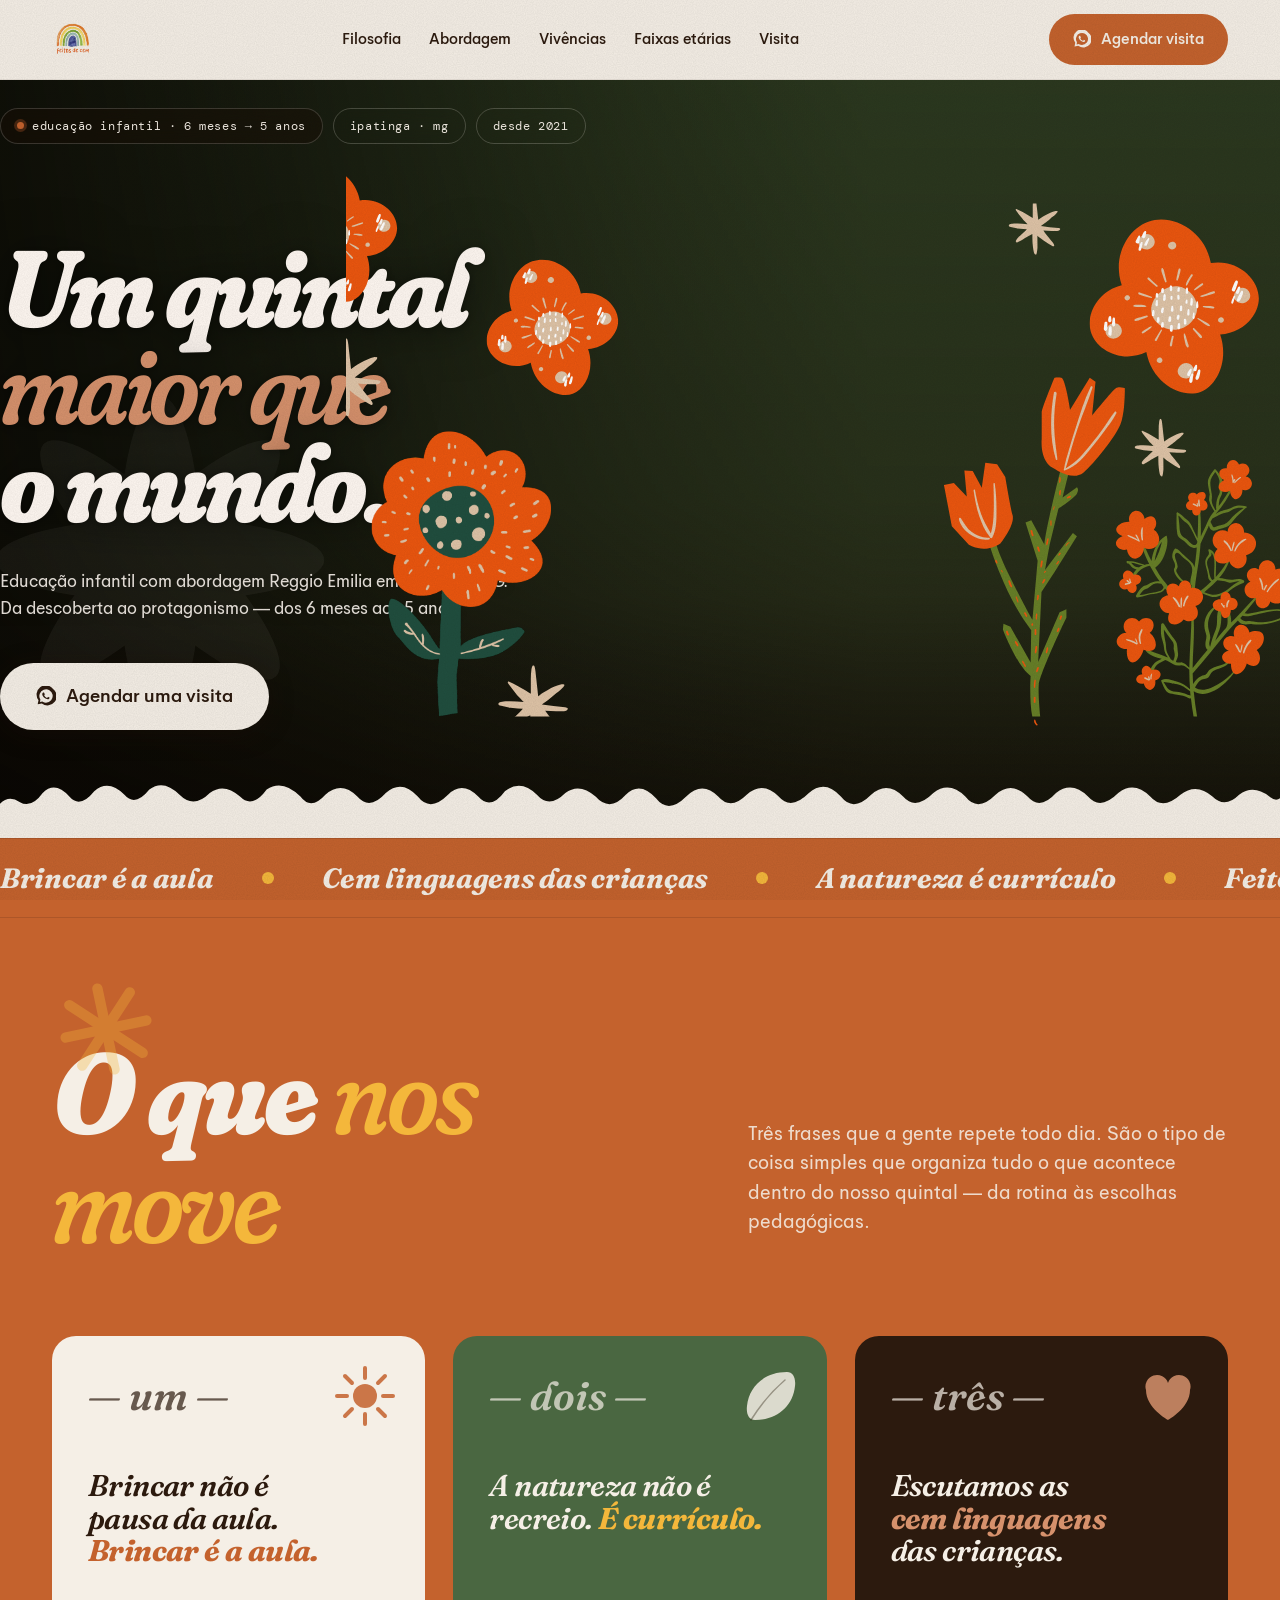
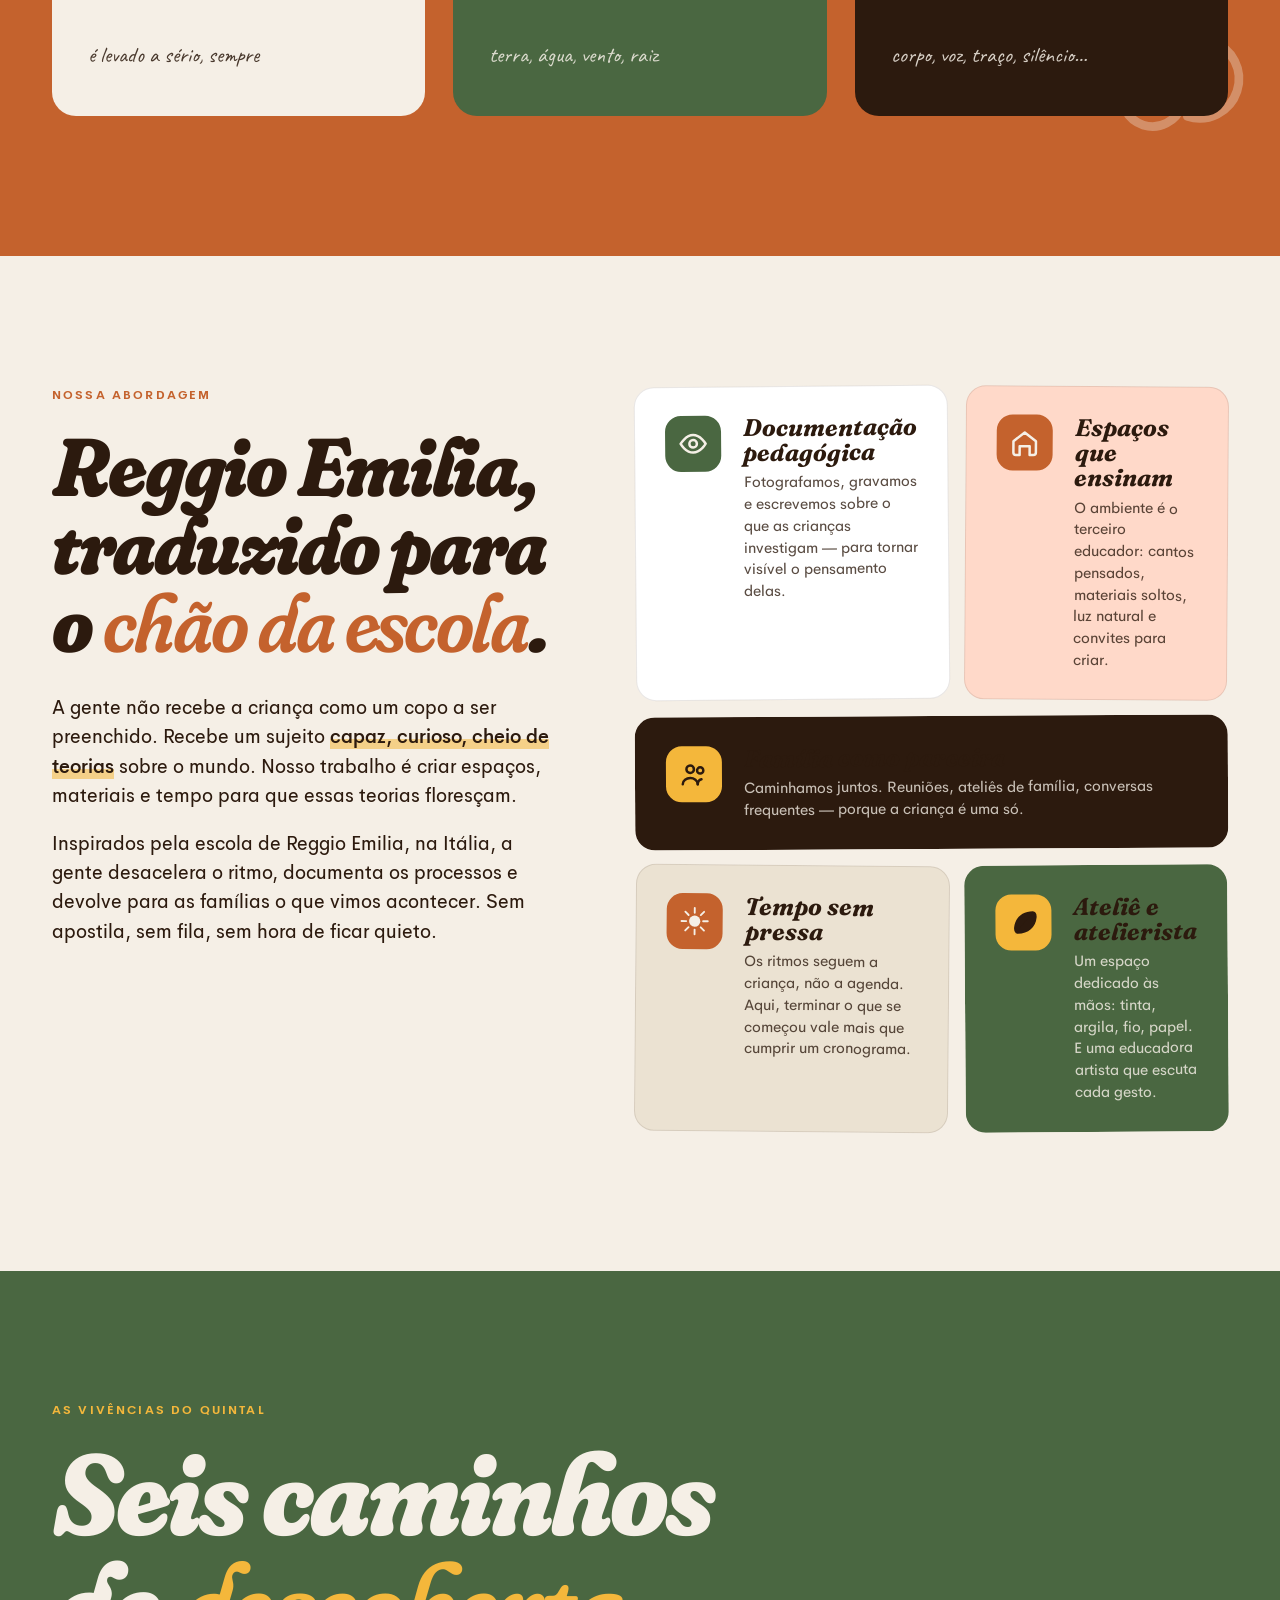
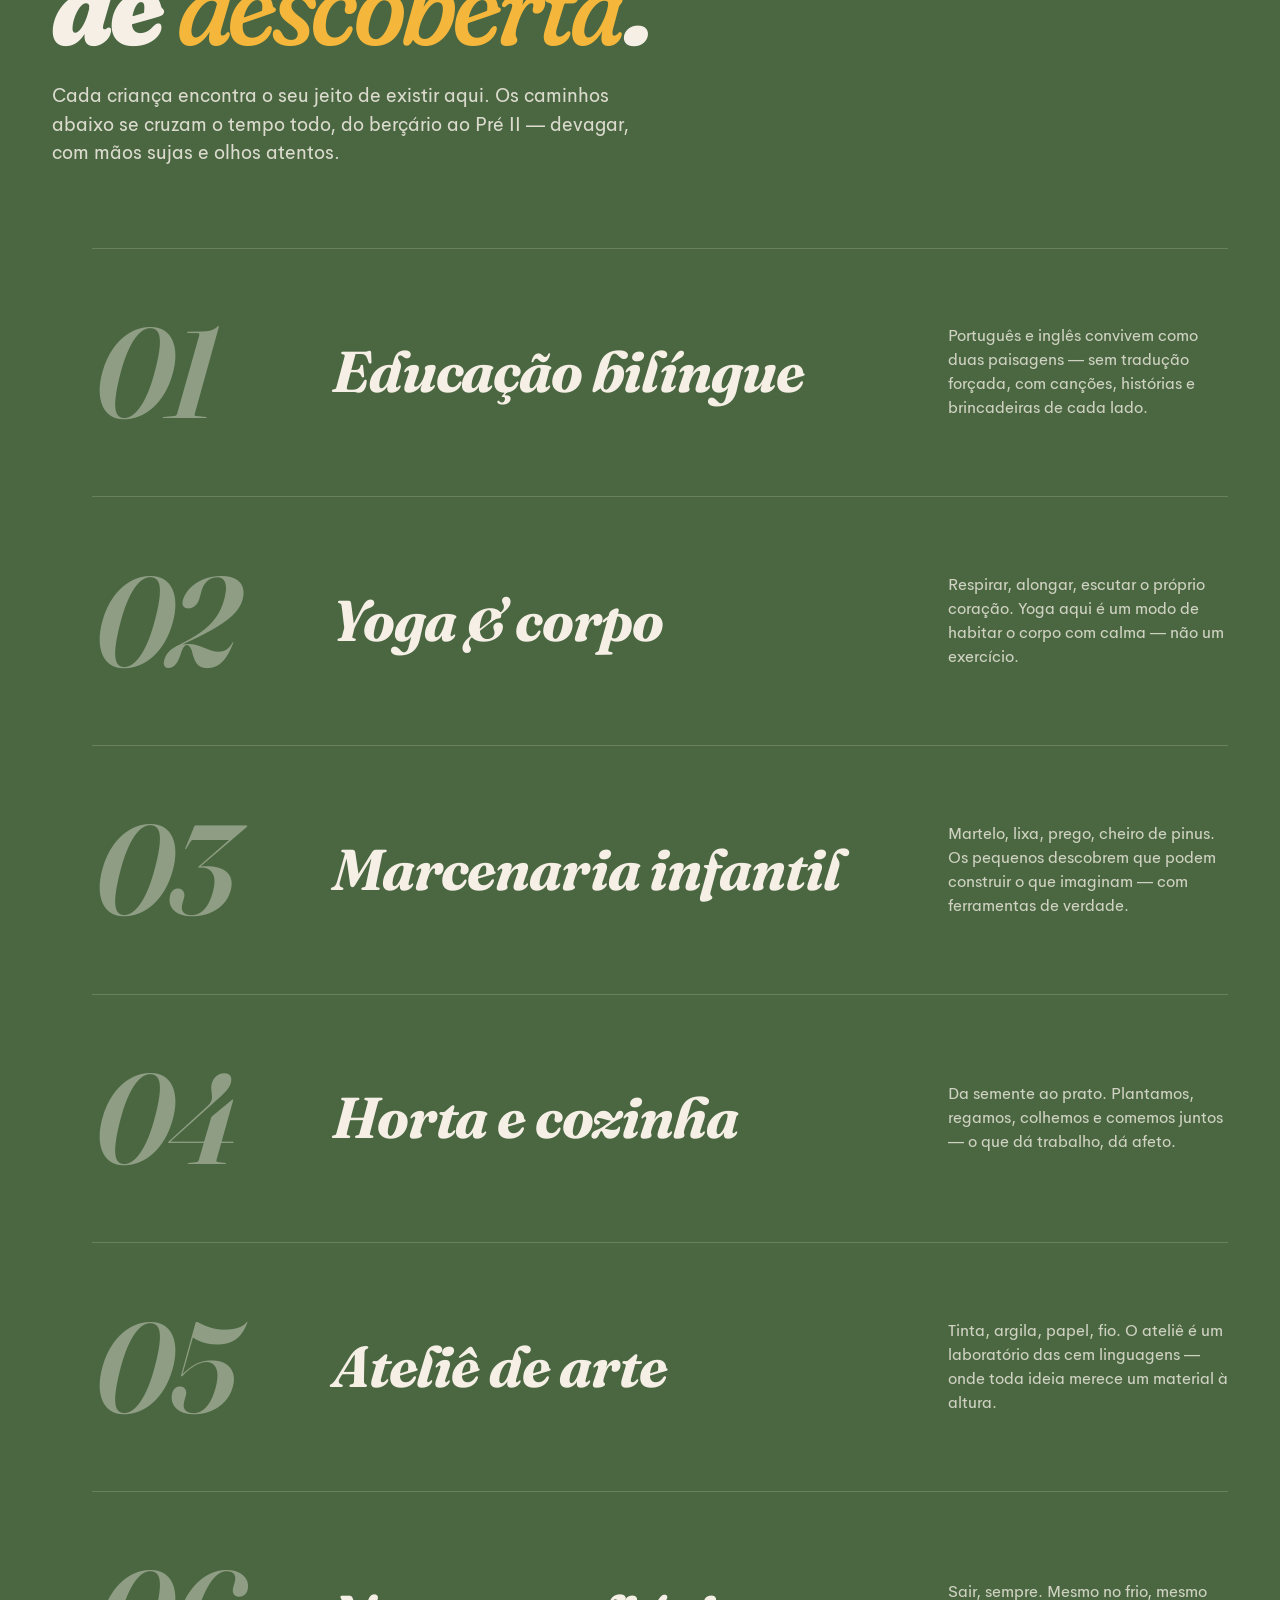
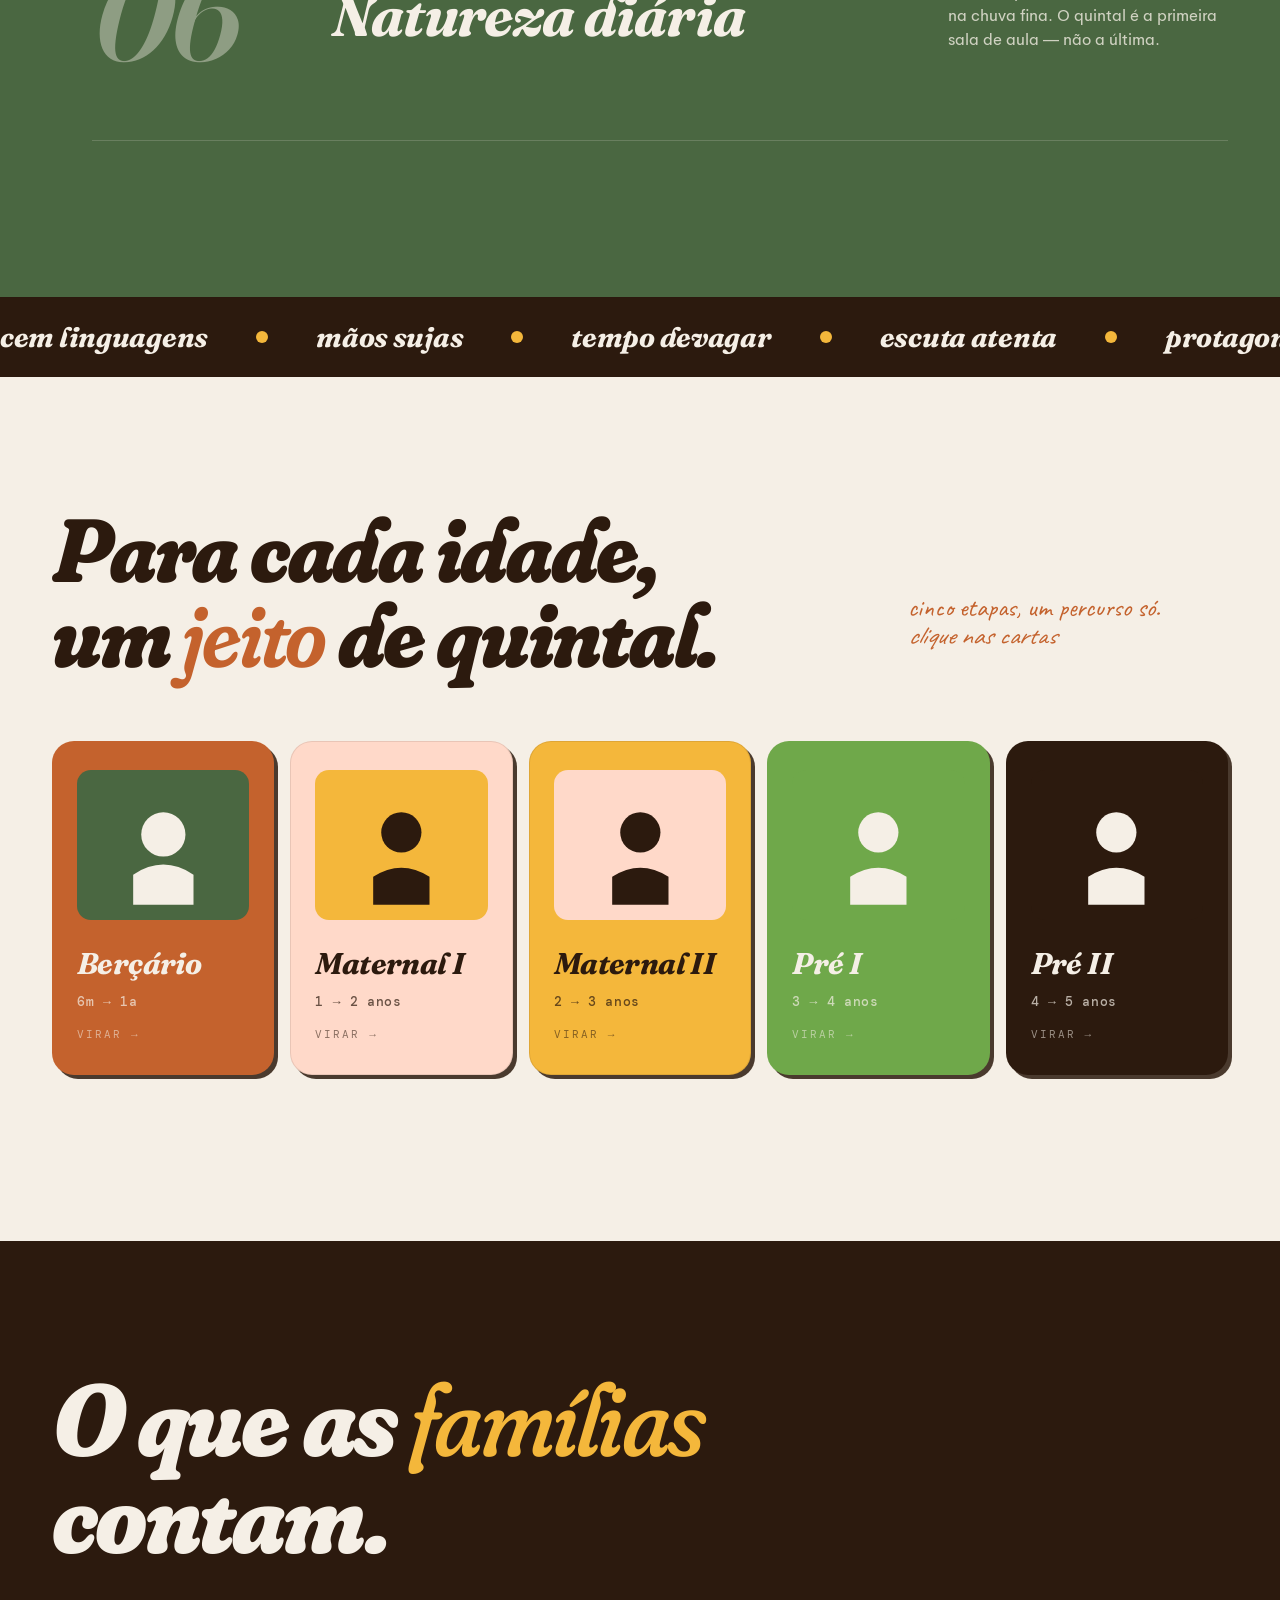
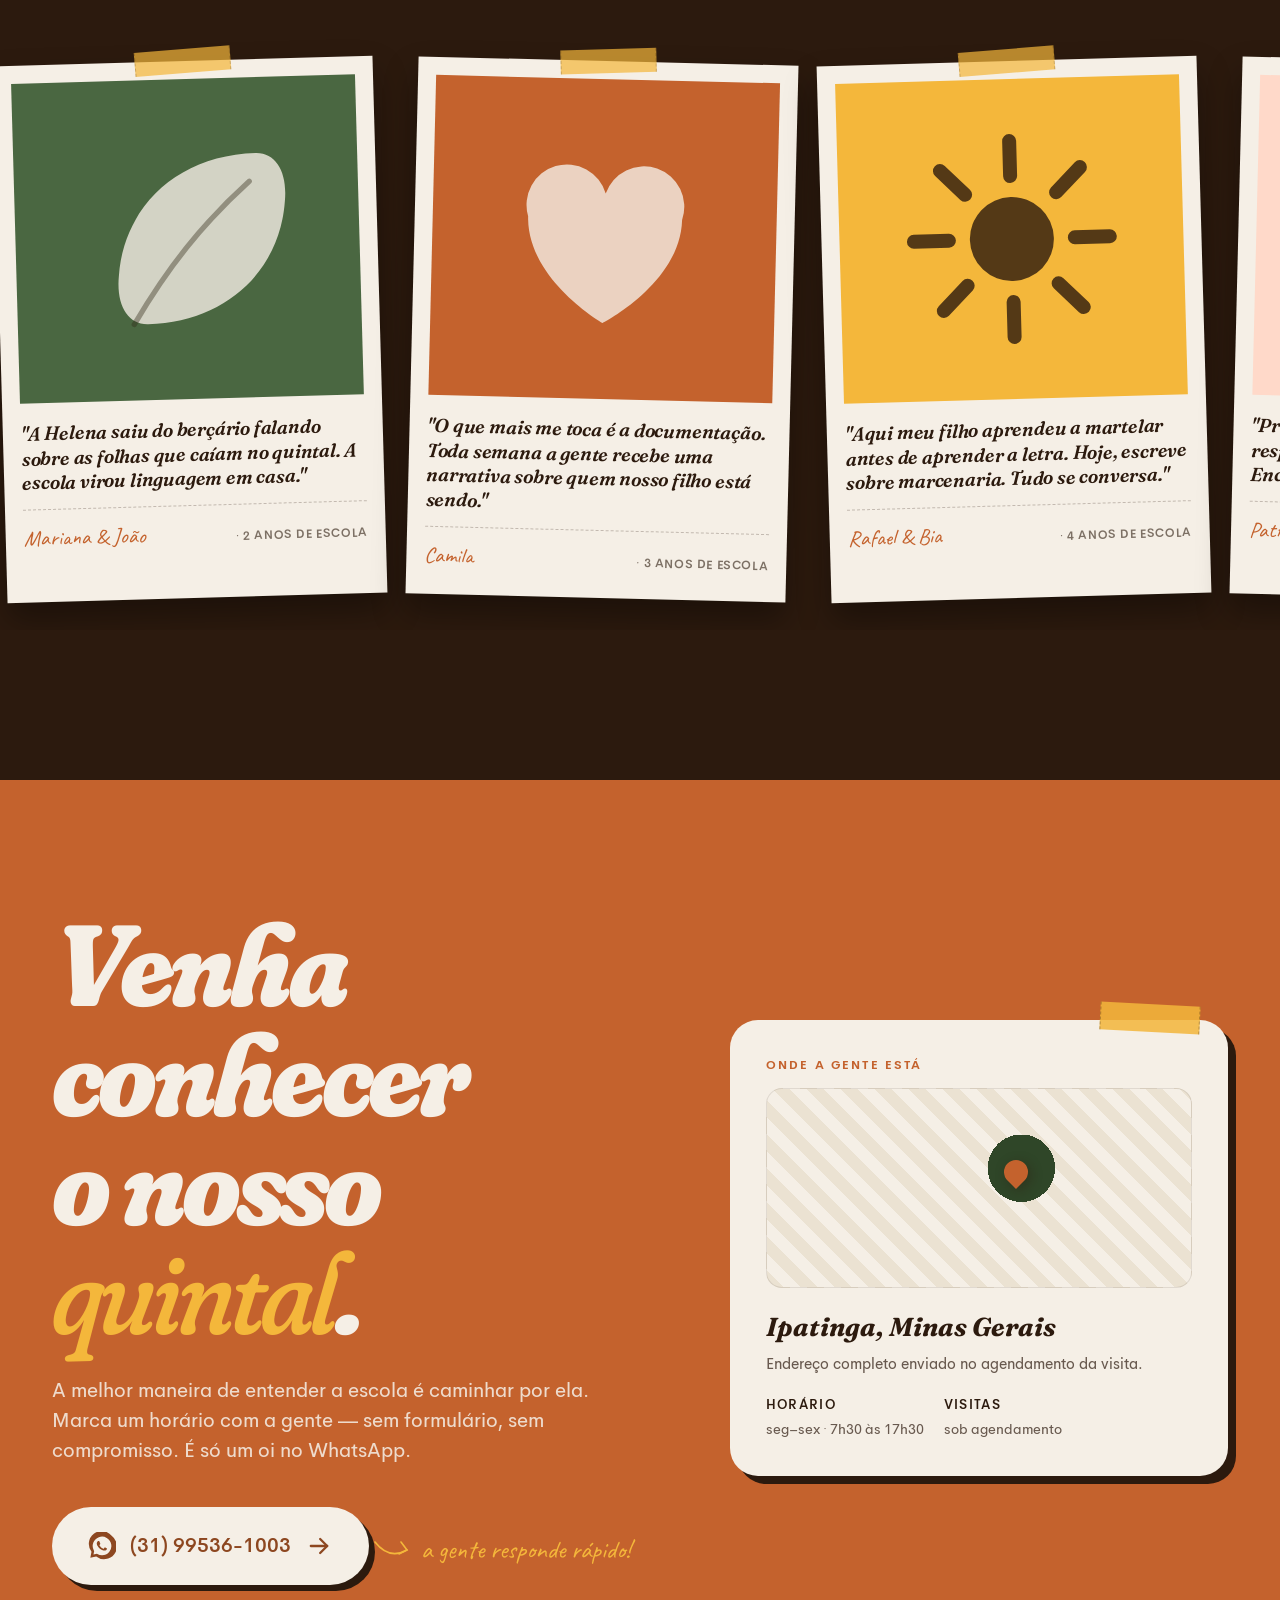
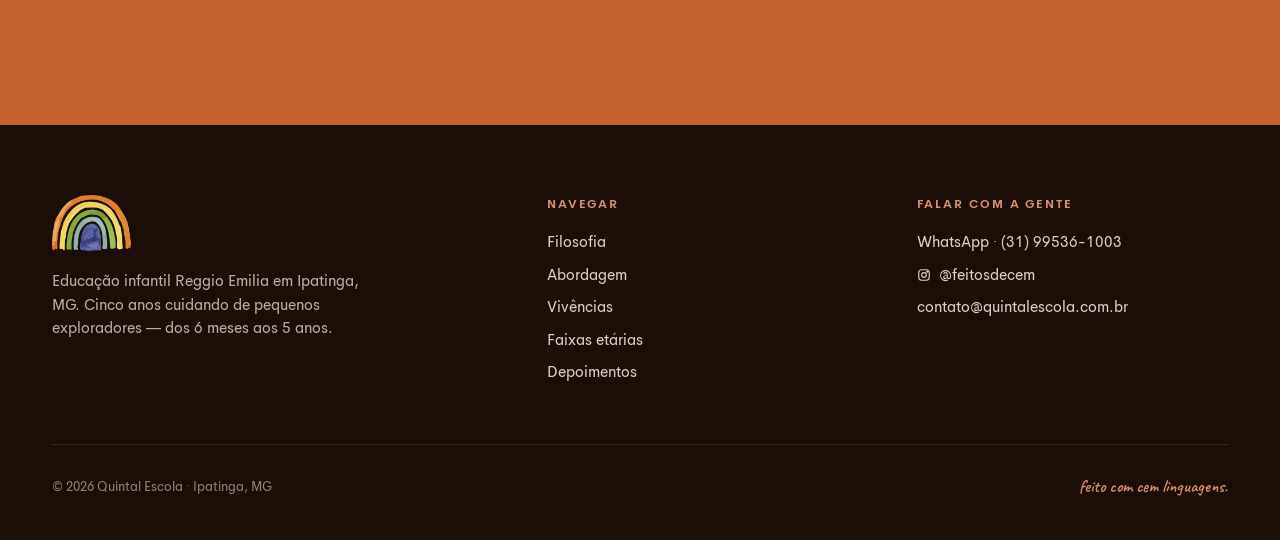
==== index.html @ 8f49c631 "Hero: editorial refinement + mouse parallax depth effect - Left text-shade gradient for readability " ====
<!doctype html>
<html lang="pt-BR">
<head>
<meta charset="utf-8">
<meta name="viewport" content="width=device-width, initial-scale=1">
<title>Quintal Escola — Um quintal maior que o mundo</title>
<meta name="description" content="Educação infantil Reggio Emilia em Ipatinga, MG. Da descoberta ao protagonismo — dos 6 meses aos 5 anos.">
<link rel="stylesheet" href="project/styles.css">
<link rel="preconnect" href="https://fonts.gstatic.com" crossorigin>
</head>
<body data-grain="true" data-quilt-hero="false" data-motif-density="medium" data-display-font="Fraunces" data-primary="#C4622D">

<!-- ============================================================
     SHARED INLINE SVG SYMBOLS (motifs + icons)
     ============================================================ -->
<svg width="0" height="0" style="position:absolute" aria-hidden="true">
  <defs>
    <symbol id="i-leaf" viewBox="0 0 64 64">
      <path d="M52 8C30 8 14 22 12 42c-1 8 2 14 8 14 22 0 38-14 40-34 1-8-2-14-8-14z" fill="currentColor"/>
      <path d="M16 56C26 40 36 28 50 16" stroke="rgba(44,26,14,0.4)" stroke-width="1.5" fill="none" stroke-linecap="round"/>
    </symbol>
    <symbol id="i-asterisk" viewBox="0 0 64 64">
      <g stroke="currentColor" stroke-width="6" stroke-linecap="round">
        <line x1="32" y1="8" x2="32" y2="56"/>
        <line x1="8" y1="32" x2="56" y2="32"/>
        <line x1="14" y1="14" x2="50" y2="50"/>
        <line x1="50" y1="14" x2="14" y2="50"/>
      </g>
    </symbol>
    <symbol id="i-spiral" viewBox="0 0 64 64">
      <path d="M32 32 m-2 0 a2 2 0 1 1 4 0 a6 6 0 1 1 -6 -6 a10 10 0 1 1 10 10 a14 14 0 1 1 -14 -14 a18 18 0 1 1 18 18" fill="none" stroke="currentColor" stroke-width="4" stroke-linecap="round"/>
    </symbol>
    <symbol id="i-sun" viewBox="0 0 64 64">
      <circle cx="32" cy="32" r="12" fill="currentColor"/>
      <g stroke="currentColor" stroke-width="4" stroke-linecap="round">
        <line x1="32" y1="4" x2="32" y2="14"/>
        <line x1="32" y1="50" x2="32" y2="60"/>
        <line x1="4" y1="32" x2="14" y2="32"/>
        <line x1="50" y1="32" x2="60" y2="32"/>
        <line x1="12" y1="12" x2="19" y2="19"/>
        <line x1="45" y1="45" x2="52" y2="52"/>
        <line x1="52" y1="12" x2="45" y2="19"/>
        <line x1="19" y1="45" x2="12" y2="52"/>
      </g>
    </symbol>
    <symbol id="i-heart" viewBox="0 0 64 64">
      <path d="M32 56s-22-12-22-30a10 10 0 0 1 22-7 10 10 0 0 1 22 7c0 18-22 30-22 30z" fill="currentColor"/>
    </symbol>
    <symbol id="i-wave" viewBox="0 0 64 64">
      <path d="M4 32 Q16 12 32 32 T60 32" stroke="currentColor" stroke-width="6" stroke-linecap="round" fill="none"/>
    </symbol>
    <symbol id="i-whatsapp" viewBox="0 0 24 24">
      <path d="M20.5 3.5A11 11 0 0 0 3 17l-1 5 5-1a11 11 0 0 0 13.5-17.5zM12 20a8 8 0 0 1-4-1.1l-.3-.2-3 .6.6-3-.2-.3A8 8 0 1 1 12 20zm4.4-6c-.2-.1-1.4-.7-1.6-.8-.2-.1-.4-.1-.5.1l-.7.9c-.1.2-.3.2-.5.1a6.5 6.5 0 0 1-3.2-2.8c-.2-.4.2-.4.6-1.2.1-.2 0-.3 0-.4l-.7-1.7c-.2-.4-.4-.4-.5-.4h-.5c-.2 0-.4 0-.6.3a2.4 2.4 0 0 0-.7 1.7c0 1 .7 2 .8 2.2 0 .2 1.5 2.4 3.7 3.4 1.4.6 2 .6 2.6.5.4 0 1.2-.5 1.4-1 .2-.5.2-1 .1-1z" fill="currentColor"/>
    </symbol>
    <symbol id="i-instagram" viewBox="0 0 24 24" fill="none" stroke="currentColor" stroke-width="2" stroke-linecap="round" stroke-linejoin="round">
      <rect x="3" y="3" width="18" height="18" rx="5"/>
      <circle cx="12" cy="12" r="4"/>
      <circle cx="17.5" cy="6.5" r="0.8" fill="currentColor"/>
    </symbol>
    <symbol id="i-arrow-r" viewBox="0 0 24 24" fill="none" stroke="currentColor" stroke-width="2" stroke-linecap="round" stroke-linejoin="round">
      <line x1="5" y1="12" x2="19" y2="12"/>
      <polyline points="13 6 19 12 13 18"/>
    </symbol>
    <symbol id="i-eye" viewBox="0 0 24 24" fill="none" stroke="currentColor" stroke-width="2" stroke-linecap="round" stroke-linejoin="round">
      <path d="M2 12s4-7 10-7 10 7 10 7-4 7-10 7S2 12 2 12z"/>
      <circle cx="12" cy="12" r="3"/>
    </symbol>
    <symbol id="i-home" viewBox="0 0 24 24" fill="none" stroke="currentColor" stroke-width="2" stroke-linecap="round" stroke-linejoin="round">
      <path d="M3 11l9-7 9 7v9a2 2 0 0 1-2 2h-3v-7h-8v7H5a2 2 0 0 1-2-2v-9z"/>
    </symbol>
    <symbol id="i-people" viewBox="0 0 24 24" fill="none" stroke="currentColor" stroke-width="2" stroke-linecap="round" stroke-linejoin="round">
      <circle cx="9" cy="8" r="3"/>
      <path d="M3 20c0-3 3-5 6-5s6 2 6 5"/>
      <circle cx="17" cy="9" r="2.5"/>
      <path d="M15 20c0-2 1-3.5 3-4"/>
    </symbol>
  </defs>
</svg>


<!-- ============================================================
     HEADER
     ============================================================ -->
<header class="site-header" id="header">
  <div class="container site-header__inner">
    <a class="brand brand--img" href="#top" aria-label="Quintal Escola — início">
      <img src="project/assets/logo-quintal.png" alt="Quintal Escola" class="brand__logo">
    </a>
    <nav class="nav" id="nav">
      <a href="#filosofia">Filosofia</a>
      <a href="#abordagem">Abordagem</a>
      <a href="#vivencias">Vivências</a>
      <a href="#faixas">Faixas etárias</a>
      <a href="#visita">Visita</a>
    </nav>
    <a class="btn header-cta-desktop" href="https://wa.me/5531995361003" target="_blank" rel="noopener">
      <svg width="18" height="18"><use href="#i-whatsapp"/></svg>
      Agendar visita
    </a>
    <button class="nav-toggle" id="navToggle" aria-label="Abrir menu">
      <span></span><span></span><span></span>
    </button>
  </div>
</header>


<!-- ============================================================
     HERO v2 — full-bleed editorial, foto protagonista
     ============================================================ -->
<section class="hero" id="top">
  <div class="hero__bg" style="background-image: url('project/assets/hero-principal.png')" aria-hidden="true"></div>

  <!-- Overlay escuro muito suave -->
  <div class="hero__overlay" aria-hidden="true"></div>

  <!-- Escudo de leitura — gradiente escuro só no lado esquerdo -->
  <div class="hero__text-shade" aria-hidden="true"></div>

  <!-- Flor fantasma — creme, quase invisível, atrás do texto -->
  <div class="hero__ghost-wrapper" data-depth="0.18" aria-hidden="true">
    <svg class="hero__flora--ghost" viewBox="0 0 500 500" fill="currentColor" aria-hidden="true">
      <g transform="translate(250,250)">
        <ellipse rx="40" ry="158" transform="rotate(0)"/>
        <ellipse rx="40" ry="158" transform="rotate(45)"/>
        <ellipse rx="40" ry="158" transform="rotate(90)"/>
        <ellipse rx="40" ry="158" transform="rotate(135)"/>
      </g>
      <circle cx="250" cy="250" r="54"/>
    </svg>
  </div>

  <!-- Conteúdo principal -->
  <div class="container-wide hero__inner">
    <div class="hero__top reveal">
      <span class="hero__chip">
        <span class="hero__chip-dot"></span>
        Educação infantil · 6 meses → 5 anos
      </span>
      <span class="hero__chip hero__chip--ghost">Ipatinga · MG</span>
      <span class="hero__chip hero__chip--ghost">desde 2021</span>
    </div>

    <div class="hero__content reveal">
      <h1 class="hero__title display">
        Um quintal<br><em>maior que</em><br>o mundo.
      </h1>
      <p class="hero__sub">
        Educação infantil com abordagem Reggio Emilia em Ipatinga, MG.<br>
        Da descoberta ao protagonismo — dos 6 meses aos 5 anos.
      </p>
      <div class="hero__actions">
        <a class="btn btn--cream btn--lg" href="https://wa.me/5531995361003" target="_blank" rel="noopener">
          <svg width="20" height="20"><use href="#i-whatsapp"/></svg>
          Agendar uma visita
        </a>
      </div>
    </div>
  </div>

  <!-- Camada SVG botânica com parallax wrapper -->
  <div class="hero__parallax-layer" data-depth="0.55" aria-hidden="true">
    <img class="hero__flora-layer" src="project/assets/flora-hero.svg" alt="" aria-hidden="true">
  </div>

  <!-- Divisória de papel rasgado -->
  <div class="hero__torn" aria-hidden="true">
    <svg viewBox="0 0 1440 72" preserveAspectRatio="none" xmlns="http://www.w3.org/2000/svg">
      <path d="M0,72 L0,30 Q10,20 22,28 Q35,36 48,18 Q62,4 78,22 Q90,36 106,16 Q122,2 140,20 Q152,34 168,14 Q184,2 202,20 Q218,36 236,18 Q252,6 270,22 Q284,36 300,14 Q318,2 338,22 Q350,38 366,20 Q384,4 402,22 Q416,38 434,18 Q452,2 470,22 Q484,40 504,20 Q520,4 538,22 Q552,38 568,16 Q586,2 604,20 Q618,36 636,18 Q652,6 670,22 Q686,40 704,20 Q720,4 738,24 Q752,42 772,22 Q790,4 808,22 Q822,38 840,20 Q858,4 876,22 Q890,38 910,18 Q928,2 946,22 Q960,40 980,20 Q998,4 1016,22 Q1030,38 1050,18 Q1068,4 1086,22 Q1100,40 1120,20 Q1138,4 1156,22 Q1170,38 1188,18 Q1206,4 1224,22 Q1238,38 1258,18 Q1276,4 1294,22 Q1308,38 1328,20 Q1346,6 1364,22 Q1378,36 1394,20 Q1410,8 1428,22 Q1435,28 1440,24 L1440,72 Z" fill="var(--cream)"/>
    </svg>
  </div>
</section>


<!-- ============================================================
     RIBBON 1
     ============================================================ -->
<div class="ribbon" aria-hidden="true">
  <div class="ribbon__track">
    <span>Brincar é a aula <span class="dot"></span> Cem linguagens das crianças <span class="dot"></span> A natureza é currículo <span class="dot"></span> Feitos de cem <span class="dot"></span> </span>
    <span>Brincar é a aula <span class="dot"></span> Cem linguagens das crianças <span class="dot"></span> A natureza é currículo <span class="dot"></span> Feitos de cem <span class="dot"></span> </span>
  </div>
</div>


<!-- ============================================================
     SECTION: FILOSOFIA — "O que nos move"
     ============================================================ -->
<section class="philosophy" id="filosofia">
  <svg class="philosophy__motif philosophy__motif--1" viewBox="0 0 64 64" style="color: var(--sun)" aria-hidden="true"><use href="#i-asterisk"/></svg>
  <svg class="philosophy__motif philosophy__motif--2" viewBox="0 0 64 64" style="color: var(--cream)" aria-hidden="true"><use href="#i-spiral"/></svg>

  <div class="container">
    <div class="philosophy__head">
      <h2 class="philosophy__title display reveal">
        O que <em>nos move</em>
      </h2>
      <p class="philosophy__intro reveal">
        Três frases que a gente repete todo dia. São o tipo de coisa simples que organiza tudo o que acontece dentro do nosso quintal — da rotina às escolhas pedagógicas.
      </p>
    </div>

    <div class="philosophy__cards">
      <article class="phil-card reveal">
        <svg class="phil-card__doodle" style="color: var(--primary)" aria-hidden="true"><use href="#i-sun"/></svg>
        <div class="phil-card__num">— um —</div>
        <p class="phil-card__quote">Brincar não é pausa da aula. <em>Brincar é a aula.</em></p>
        <span class="phil-card__caption">é levado a sério, sempre</span>
      </article>
      <article class="phil-card reveal">
        <svg class="phil-card__doodle" style="color: var(--cream)" aria-hidden="true"><use href="#i-leaf"/></svg>
        <div class="phil-card__num">— dois —</div>
        <p class="phil-card__quote">A natureza não é recreio. <em>É currículo.</em></p>
        <span class="phil-card__caption">terra, água, vento, raiz</span>
      </article>
      <article class="phil-card reveal">
        <svg class="phil-card__doodle" style="color: var(--primary-soft)" aria-hidden="true"><use href="#i-heart"/></svg>
        <div class="phil-card__num">— três —</div>
        <p class="phil-card__quote">Escutamos as <em>cem linguagens</em> das crianças.</p>
        <span class="phil-card__caption">corpo, voz, traço, silêncio…</span>
      </article>
    </div>
  </div>
</section>


<!-- ============================================================
     SECTION: ABORDAGEM — Reggio Emilia
     ============================================================ -->
<section class="approach" id="abordagem">
  <div class="container">
    <div class="approach__grid">
      <div class="approach__intro reveal">
        <p class="eyebrow">Nossa abordagem</p>
        <h2 class="approach__title display">
          Reggio Emilia,<br>traduzido para o <em>chão da escola</em>.
        </h2>
        <div class="approach__body">
          <p>
            A gente não recebe a criança como um copo a ser preenchido.
            Recebe um sujeito <strong>capaz, curioso, cheio de teorias</strong> sobre o mundo.
            Nosso trabalho é criar espaços, materiais e tempo para que essas teorias floresçam.
          </p>
          <p>
            Inspirados pela escola de Reggio Emilia, na Itália, a gente desacelera o ritmo,
            documenta os processos e devolve para as famílias o que vimos acontecer.
            Sem apostila, sem fila, sem hora de ficar quieto.
          </p>
        </div>
      </div>

      <div class="approach__pillars reveal">
        <article class="pillar">
          <div class="pillar__icon"><svg><use href="#i-eye"/></svg></div>
          <div>
            <h3 class="pillar__title">Documentação pedagógica</h3>
            <p class="pillar__desc">Fotografamos, gravamos e escrevemos sobre o que as crianças investigam — para tornar visível o pensamento delas.</p>
          </div>
        </article>
        <article class="pillar">
          <div class="pillar__icon"><svg><use href="#i-home"/></svg></div>
          <div>
            <h3 class="pillar__title">Espaços que ensinam</h3>
            <p class="pillar__desc">O ambiente é o terceiro educador: cantos pensados, materiais soltos, luz natural e convites para criar.</p>
          </div>
        </article>
        <article class="pillar pillar--wide">
          <div class="pillar__icon"><svg><use href="#i-people"/></svg></div>
          <div>
            <h3 class="pillar__title">Família como parceira</h3>
            <p class="pillar__desc">Caminhamos juntos. Reuniões, ateliês de família, conversas frequentes — porque a criança é uma só.</p>
          </div>
        </article>
        <article class="pillar pillar--alt">
          <div class="pillar__icon"><svg><use href="#i-sun"/></svg></div>
          <div>
            <h3 class="pillar__title">Tempo sem pressa</h3>
            <p class="pillar__desc">Os ritmos seguem a criança, não a agenda. Aqui, terminar o que se começou vale mais que cumprir um cronograma.</p>
          </div>
        </article>
        <article class="pillar pillar--small">
          <div class="pillar__icon"><svg><use href="#i-leaf"/></svg></div>
          <div>
            <h3 class="pillar__title">Ateliê e atelierista</h3>
            <p class="pillar__desc">Um espaço dedicado às mãos: tinta, argila, fio, papel. E uma educadora artista que escuta cada gesto.</p>
          </div>
        </article>
      </div>
    </div>
  </div>
</section>


<!-- ============================================================
     SECTION: VIVÊNCIAS — diferenciais (lista vertical editorial)
     ============================================================ -->
<section class="experiences" id="vivencias">
  <div class="container">
    <div class="experiences__head reveal">
      <p class="eyebrow">As vivências do quintal</p>
      <h2 class="experiences__title display">
        Seis caminhos<br>de <em>descoberta</em>.
      </h2>
      <p class="experiences__sub">
        Cada criança encontra o seu jeito de existir aqui. Os caminhos abaixo se cruzam o tempo todo, do berçário ao Pré II — devagar, com mãos sujas e olhos atentos.
      </p>
    </div>

    <ol class="exp-list">
      <li class="exp-item reveal">
        <div class="exp-item__num">01</div>
        <div>
          <h3 class="exp-item__title">Educação bilíngue</h3>
        </div>
        <p class="exp-item__desc">Português e inglês convivem como duas paisagens — sem tradução forçada, com canções, histórias e brincadeiras de cada lado.</p>
      </li>
      <li class="exp-item reveal">
        <div class="exp-item__num">02</div>
        <div>
          <h3 class="exp-item__title">Yoga &amp; corpo</h3>
        </div>
        <p class="exp-item__desc">Respirar, alongar, escutar o próprio coração. Yoga aqui é um modo de habitar o corpo com calma — não um exercício.</p>
      </li>
      <li class="exp-item reveal">
        <div class="exp-item__num">03</div>
        <div>
          <h3 class="exp-item__title">Marcenaria infantil</h3>
        </div>
        <p class="exp-item__desc">Martelo, lixa, prego, cheiro de pinus. Os pequenos descobrem que podem construir o que imaginam — com ferramentas de verdade.</p>
      </li>
      <li class="exp-item reveal">
        <div class="exp-item__num">04</div>
        <div>
          <h3 class="exp-item__title">Horta e cozinha</h3>
        </div>
        <p class="exp-item__desc">Da semente ao prato. Plantamos, regamos, colhemos e comemos juntos — o que dá trabalho, dá afeto.</p>
      </li>
      <li class="exp-item reveal">
        <div class="exp-item__num">05</div>
        <div>
          <h3 class="exp-item__title">Ateliê de arte</h3>
        </div>
        <p class="exp-item__desc">Tinta, argila, papel, fio. O ateliê é um laboratório das cem linguagens — onde toda ideia merece um material à altura.</p>
      </li>
      <li class="exp-item reveal">
        <div class="exp-item__num">06</div>
        <div>
          <h3 class="exp-item__title">Natureza diária</h3>
        </div>
        <p class="exp-item__desc">Sair, sempre. Mesmo no frio, mesmo na chuva fina. O quintal é a primeira sala de aula — não a última.</p>
      </li>
    </ol>
  </div>
</section>


<!-- ============================================================
     RIBBON 2 (cream on ink)
     ============================================================ -->
<div class="ribbon ribbon--ink" aria-hidden="true">
  <div class="ribbon__track">
    <span>cem linguagens <span class="dot"></span> mãos sujas <span class="dot"></span> tempo devagar <span class="dot"></span> escuta atenta <span class="dot"></span> protagonismo <span class="dot"></span> </span>
    <span>cem linguagens <span class="dot"></span> mãos sujas <span class="dot"></span> tempo devagar <span class="dot"></span> escuta atenta <span class="dot"></span> protagonismo <span class="dot"></span> </span>
  </div>
</div>


<!-- ============================================================
     SECTION: FAIXAS ETÁRIAS
     ============================================================ -->
<section class="ages" id="faixas">
  <div class="container">
    <div class="ages__head reveal">
      <h2 class="ages__title display">
        Para cada idade,<br>um <em>jeito</em> de quintal.
      </h2>
      <p class="ages__caption">cinco etapas, um percurso só. <em>clique nas cartas</em></p>
    </div>

    <div class="ages__grid">
      <article class="age-card reveal" data-age="bercario" tabindex="0" role="button" aria-pressed="false">
        <div class="age-card__inner">
          <div class="age-card__face age-card__face--front">
            <div class="age-card__photo age-card__photo--1" aria-hidden="true">
              <svg viewBox="0 0 120 120"><circle cx="60" cy="50" r="22" fill="#F5EFE6"/><path d="M30 90 Q60 70 90 90 L90 120 L30 120 Z" fill="#F5EFE6"/></svg>
            </div>
            <div class="age-card__name">Berçário</div>
            <div class="age-card__age">6m → 1a</div>
            <span class="age-card__hint">virar →</span>
          </div>
          <div class="age-card__face age-card__face--back">
            <div class="age-card__num">01</div>
            <p class="age-card__desc">Vínculo, ritmo do sono e primeiras descobertas sensoriais. Colo, sempre. Linguagem como afeto.</p>
            <div class="age-card__dots"><span class="on"></span><span></span><span></span><span></span><span></span></div>
          </div>
        </div>
      </article>

      <article class="age-card reveal" data-age="mat1" tabindex="0" role="button" aria-pressed="false">
        <div class="age-card__inner">
          <div class="age-card__face age-card__face--front">
            <div class="age-card__photo age-card__photo--2" aria-hidden="true">
              <svg viewBox="0 0 120 120"><circle cx="60" cy="48" r="20" fill="#2C1A0E"/><path d="M32 92 Q60 74 88 92 L88 120 L32 120 Z" fill="#2C1A0E"/></svg>
            </div>
            <div class="age-card__name">Maternal I</div>
            <div class="age-card__age">1 → 2 anos</div>
            <span class="age-card__hint">virar →</span>
          </div>
          <div class="age-card__face age-card__face--back">
            <div class="age-card__num">02</div>
            <p class="age-card__desc">O corpo aprende a andar pelo mundo. Caixas, terra, água, palavras novas. Cada tropeço é um descobrimento.</p>
            <div class="age-card__dots"><span class="on"></span><span class="on"></span><span></span><span></span><span></span></div>
          </div>
        </div>
      </article>

      <article class="age-card reveal" data-age="mat2" tabindex="0" role="button" aria-pressed="false">
        <div class="age-card__inner">
          <div class="age-card__face age-card__face--front">
            <div class="age-card__photo age-card__photo--3" aria-hidden="true">
              <svg viewBox="0 0 120 120"><circle cx="60" cy="48" r="20" fill="#2C1A0E"/><path d="M32 92 Q60 74 88 92 L88 120 L32 120 Z" fill="#2C1A0E"/></svg>
            </div>
            <div class="age-card__name">Maternal II</div>
            <div class="age-card__age">2 → 3 anos</div>
            <span class="age-card__hint">virar →</span>
          </div>
          <div class="age-card__face age-card__face--back">
            <div class="age-card__num">03</div>
            <p class="age-card__desc">A vida em grupo aparece. Brincar de faz-de-conta, dividir, esperar e narrar — as primeiras teorias sobre o outro.</p>
            <div class="age-card__dots"><span class="on"></span><span class="on"></span><span class="on"></span><span></span><span></span></div>
          </div>
        </div>
      </article>

      <article class="age-card reveal" data-age="pre1" tabindex="0" role="button" aria-pressed="false">
        <div class="age-card__inner">
          <div class="age-card__face age-card__face--front">
            <div class="age-card__photo age-card__photo--4" aria-hidden="true">
              <svg viewBox="0 0 120 120"><circle cx="60" cy="48" r="20" fill="#F5EFE6"/><path d="M32 92 Q60 74 88 92 L88 120 L32 120 Z" fill="#F5EFE6"/></svg>
            </div>
            <div class="age-card__name">Pré I</div>
            <div class="age-card__age">3 → 4 anos</div>
            <span class="age-card__hint">virar →</span>
          </div>
          <div class="age-card__face age-card__face--back">
            <div class="age-card__num">04</div>
            <p class="age-card__desc">Projetos longos e investigações. As perguntas viram caminhos de pesquisa: por que? como? e se?</p>
            <div class="age-card__dots"><span class="on"></span><span class="on"></span><span class="on"></span><span class="on"></span><span></span></div>
          </div>
        </div>
      </article>

      <article class="age-card reveal" data-age="pre2" tabindex="0" role="button" aria-pressed="false">
        <div class="age-card__inner">
          <div class="age-card__face age-card__face--front">
            <div class="age-card__photo age-card__photo--5" aria-hidden="true">
              <svg viewBox="0 0 120 120"><circle cx="60" cy="48" r="20" fill="#F5EFE6"/><path d="M32 92 Q60 74 88 92 L88 120 L32 120 Z" fill="#F5EFE6"/></svg>
            </div>
            <div class="age-card__name">Pré II</div>
            <div class="age-card__age">4 → 5 anos</div>
            <span class="age-card__hint">virar →</span>
          </div>
          <div class="age-card__face age-card__face--back">
            <div class="age-card__num">05</div>
            <p class="age-card__desc">Letras, números e o mundo: a criança autora, pronta para um próximo quintal. O começo de tudo o que vem depois.</p>
            <div class="age-card__dots"><span class="on"></span><span class="on"></span><span class="on"></span><span class="on"></span><span class="on"></span></div>
          </div>
        </div>
      </article>
    </div>
  </div>
</section>


<!-- ============================================================
     SECTION: DEPOIMENTOS (carrossel polaroid)
     ============================================================ -->
<section class="testimonials" id="depoimentos">
  <div class="container">
    <div class="testimonials__head reveal">
      <h2 class="testimonials__title display">
        O que as <em>famílias</em> contam.
      </h2>
    </div>
  </div>

  <div class="testimonials__viewport">
    <div class="testimonials__marquee" id="tTrack">
      <article class="polaroid">
        <div class="polaroid__tape"></div>
        <div class="polaroid__photo polaroid__photo--moss">
          <svg style="color: var(--cream)" aria-hidden="true"><use href="#i-leaf"/></svg>
        </div>
        <p class="polaroid__quote">"A Helena saiu do berçário falando sobre as folhas que caíam no quintal. A escola virou linguagem em casa."</p>
        <div class="polaroid__author">Mariana &amp; João <small>· 2 anos de escola</small></div>
      </article>
      <article class="polaroid">
        <div class="polaroid__tape"></div>
        <div class="polaroid__photo polaroid__photo--primary">
          <svg style="color: var(--cream)" aria-hidden="true"><use href="#i-heart"/></svg>
        </div>
        <p class="polaroid__quote">"O que mais me toca é a documentação. Toda semana a gente recebe uma narrativa sobre quem nosso filho está sendo."</p>
        <div class="polaroid__author">Camila <small>· 3 anos de escola</small></div>
      </article>
      <article class="polaroid">
        <div class="polaroid__tape"></div>
        <div class="polaroid__photo polaroid__photo--sun">
          <svg style="color: var(--ink)" aria-hidden="true"><use href="#i-sun"/></svg>
        </div>
        <p class="polaroid__quote">"Aqui meu filho aprendeu a martelar antes de aprender a letra. Hoje, escreve sobre marcenaria. Tudo se conversa."</p>
        <div class="polaroid__author">Rafael &amp; Bia <small>· 4 anos de escola</small></div>
      </article>
      <article class="polaroid">
        <div class="polaroid__tape"></div>
        <div class="polaroid__photo polaroid__photo--blush">
          <svg style="color: var(--primary-deep)" aria-hidden="true"><use href="#i-spiral"/></svg>
        </div>
        <p class="polaroid__quote">"Procurávamos uma escola que respeitasse o tempo da Cecília. Encontramos um quintal inteiro."</p>
        <div class="polaroid__author">Patrícia <small>· 1 ano de escola</small></div>
      </article>
      <article class="polaroid">
        <div class="polaroid__tape"></div>
        <div class="polaroid__photo polaroid__photo--leaf">
          <svg style="color: var(--cream)" aria-hidden="true"><use href="#i-asterisk"/></svg>
        </div>
        <p class="polaroid__quote">"As reuniões parecem conversas entre amigos. A gente sai com mais perguntas — e isso é bom."</p>
        <div class="polaroid__author">Família Lima <small>· 5 anos de escola</small></div>
      </article>
    </div>
  </div>
</section>


<!-- ============================================================
     SECTION: VISITA / LOCALIZAÇÃO + CTA FINAL
     ============================================================ -->
<section class="visit" id="visita">
  <div class="container">
    <div class="visit__grid">
      <div class="reveal">
        <h2 class="visit__title display">
          Venha conhecer<br>o nosso <em>quintal</em>.
        </h2>
        <p class="visit__sub">
          A melhor maneira de entender a escola é caminhar por ela. Marca um horário com a gente — sem formulário, sem compromisso. É só um oi no WhatsApp.
        </p>
        <a class="visit__cta" href="https://wa.me/5531995361003" target="_blank" rel="noopener">
          <svg><use href="#i-whatsapp"/></svg>
          (31) 99536-1003
          <svg width="22" height="22"><use href="#i-arrow-r"/></svg>
        </a>
        <div class="visit__hand">
          <svg width="40" height="22" viewBox="0 0 40 22" fill="none" stroke="currentColor" stroke-width="1.6" stroke-linecap="round" aria-hidden="true">
            <path d="M2 4 Q 16 22 34 12"/>
            <polyline points="28 4 34 12 26 16"/>
          </svg>
          a gente responde rápido!
        </div>
      </div>

      <aside class="visit__card reveal">
        <p class="eyebrow">Onde a gente está</p>
        <div class="visit__map" role="img" aria-label="Mapa simbólico de localização em Ipatinga, MG"></div>
        <div class="visit__address">
          <h4>Ipatinga, Minas Gerais</h4>
          <p>Endereço completo enviado no agendamento da visita.</p>
        </div>
        <div class="visit__schedule">
          <div>
            <strong>Horário</strong>
            seg–sex · 7h30 às 17h30
          </div>
          <div>
            <strong>Visitas</strong>
            sob agendamento
          </div>
        </div>
      </aside>
    </div>
  </div>
</section>


<!-- ============================================================
     FOOTER
     ============================================================ -->
<footer class="footer">
  <div class="container">
    <div class="footer__top">
      <div class="footer__brand">
        <a class="brand brand--img" href="#top" aria-label="Quintal Escola — início">
          <img src="project/assets/logo-rainbow.png" alt="Quintal Escola" class="brand__logo brand__logo--footer">
        </a>
        <p class="footer__about">
          Educação infantil Reggio Emilia em Ipatinga, MG. Cinco anos cuidando de pequenos exploradores — dos 6 meses aos 5 anos.
        </p>
      </div>

      <div>
        <h5>Navegar</h5>
        <ul>
          <li><a href="#filosofia">Filosofia</a></li>
          <li><a href="#abordagem">Abordagem</a></li>
          <li><a href="#vivencias">Vivências</a></li>
          <li><a href="#faixas">Faixas etárias</a></li>
          <li><a href="#depoimentos">Depoimentos</a></li>
        </ul>
      </div>

      <div>
        <h5>Falar com a gente</h5>
        <ul>
          <li><a href="https://wa.me/5531995361003" target="_blank" rel="noopener">WhatsApp · (31) 99536-1003</a></li>
          <li><a href="https://instagram.com/feitosdecem" target="_blank" rel="noopener"><svg width="14" height="14" style="vertical-align:-2px;margin-right:4px"><use href="#i-instagram"/></svg> @feitosdecem</a></li>
          <li><a href="mailto:contato@quintalescola.com.br">contato@quintalescola.com.br</a></li>
        </ul>
      </div>
    </div>

    <div class="footer__bottom">
      <span>© 2026 Quintal Escola · Ipatinga, MG</span>
      <span class="hand">feito com cem linguagens.</span>
    </div>
  </div>
</footer>


<!-- ============================================================
     TWEAKS PANEL (custom, vanilla)
     ============================================================ -->
<aside class="tweaks-panel" id="tweaksPanel" aria-hidden="true">
  <div class="tweaks-panel__head">
    <h4>Tweaks</h4>
    <button class="tweaks-panel__close" id="tweaksClose" aria-label="Fechar">
      <svg width="14" height="14" viewBox="0 0 24 24" fill="none" stroke="currentColor" stroke-width="2.4" stroke-linecap="round"><line x1="6" y1="6" x2="18" y2="18"/><line x1="6" y1="18" x2="18" y2="6"/></svg>
    </button>
  </div>

  <div class="tweak">
    <label>Tipografia display</label>
    <div class="tweak-options" data-tweak="displayFont">
      <button data-value="Fraunces">Fraunces</button>
      <button data-value="Playfair">Playfair</button>
      <button data-value="HeyWow">HeyWow</button>
    </div>
  </div>

  <div class="tweak">
    <label>Cor primária</label>
    <div class="tweak-swatches" data-tweak="primary">
      <button class="tweak-swatch" data-value="#C4622D" style="background:#C4622D" title="Terracota"></button>
      <button class="tweak-swatch" data-value="#EC5212" style="background:#EC5212" title="Tangerine FdC"></button>
      <button class="tweak-swatch" data-value="#A8552B" style="background:#A8552B" title="Castanho terroso"></button>
      <button class="tweak-swatch" data-value="#D97757" style="background:#D97757" title="Rosa-tijolo"></button>
    </div>
  </div>

  <div class="tweak">
    <label>Densidade ilustrações</label>
    <div class="tweak-options" data-tweak="motifDensity">
      <button data-value="low">Mín.</button>
      <button data-value="medium">Médio</button>
      <button data-value="high">Abusar</button>
    </div>
  </div>

  <div class="tweak tweak-toggle">
    <label style="margin:0">Grain de papel</label>
    <button data-tweak-toggle="grain" aria-label="Toggle grain"></button>
  </div>
</aside>


<!-- ============================================================
     APP SCRIPT
     ============================================================ -->
<script>
/*EDITMODE-BEGIN*/const TWEAK_DEFAULTS = {
  "displayFont": "Fraunces",
  "primary": "#C4622D",
  "motifDensity": "medium",
  "heroVariant": "A",
  "quiltHero": false,
  "grain": true
}/*EDITMODE-END*/;

(function () {
  // ---------- Mobile menu ----------
  const navToggle = document.getElementById('navToggle');
  const nav = document.getElementById('nav');
  navToggle.addEventListener('click', () => nav.classList.toggle('open'));
  nav.addEventListener('click', (e) => { if (e.target.tagName === 'A') nav.classList.remove('open'); });

  // ---------- Scroll reveal ----------
  const io = new IntersectionObserver((entries) => {
    entries.forEach(e => { if (e.isIntersecting) { e.target.classList.add('in'); io.unobserve(e.target); } });
  }, { threshold: 0.12, rootMargin: '0px 0px -8% 0px' });
  document.querySelectorAll('.reveal').forEach(el => io.observe(el));

  // ---------- Testimonials marquee (continuous, no loop-back) ----------
  const track = document.getElementById('tTrack');
  if (track) {
    const original = track.innerHTML;
    track.innerHTML = original + original; // duplicate for seamless loop
  }

  // ---------- Age cards flip ----------
  document.querySelectorAll('.age-card').forEach(card => {
    const toggle = () => {
      const flipped = card.classList.toggle('flipped');
      card.setAttribute('aria-pressed', String(flipped));
    };
    card.addEventListener('click', toggle);
    card.addEventListener('keydown', (e) => {
      if (e.key === 'Enter' || e.key === ' ') { e.preventDefault(); toggle(); }
    });
  });

  // ---------- Tweaks ----------
  const state = Object.assign({}, TWEAK_DEFAULTS);

  function applyTweaks() {
    const body = document.body;
    body.dataset.grain = String(state.grain);
    body.dataset.quiltHero = String(state.quiltHero || state.heroVariant === 'B');
    body.dataset.motifDensity = state.motifDensity;
    body.dataset.heroVariant = state.heroVariant;

    // Display font
    const fontMap = {
      'Fraunces': "'Fraunces', Georgia, serif",
      'Playfair': "'Playfair Display', Georgia, serif",
      'HeyWow':   "'HeyWow', system-ui, sans-serif",
    };
    document.documentElement.style.setProperty('--display-font', fontMap[state.displayFont] || fontMap.Fraunces);

    // Primary color + derived
    document.documentElement.style.setProperty('--primary', state.primary);
    document.documentElement.style.setProperty('--primary-deep', shade(state.primary, -28));
    document.documentElement.style.setProperty('--primary-soft', shade(state.primary, 30));

    // Render hero quilt if needed
    renderHeroQuilt();

    // Sync UI
    syncUI();
    persist();
  }

  function syncUI() {
    document.querySelectorAll('[data-tweak]').forEach(group => {
      const key = group.dataset.tweak;
      group.querySelectorAll('button').forEach(btn => {
        btn.classList.toggle('active', btn.dataset.value === String(state[key]));
      });
    });
    document.querySelectorAll('[data-tweak-toggle]').forEach(btn => {
      const key = btn.dataset.tweakToggle;
      btn.classList.toggle('on', !!state[key]);
    });
  }

  function persist() {
    try {
      window.parent.postMessage({ type: '__edit_mode_set_keys', edits: state }, '*');
    } catch (_) {}
  }

  // Color helper — shade hex by integer percent (-100..100)
  function shade(hex, pct) {
    const c = hex.replace('#','');
    const n = parseInt(c, 16);
    let r = (n >> 16) & 0xff, g = (n >> 8) & 0xff, b = n & 0xff;
    const t = pct < 0 ? 0 : 255;
    const p = Math.abs(pct) / 100;
    r = Math.round((t - r) * p + r);
    g = Math.round((t - g) * p + g);
    b = Math.round((t - b) * p + b);
    return '#' + ((1 << 24) + (r << 16) + (g << 8) + b).toString(16).slice(1);
  }

  // Wire option buttons
  document.querySelectorAll('[data-tweak] button').forEach(btn => {
    btn.addEventListener('click', () => {
      const key = btn.parentElement.dataset.tweak;
      state[key] = btn.dataset.value;
      applyTweaks();
    });
  });
  document.querySelectorAll('[data-tweak-toggle]').forEach(btn => {
    btn.addEventListener('click', () => {
      const key = btn.dataset.tweakToggle;
      state[key] = !state[key];
      applyTweaks();
    });
  });

  // ---------- Edit-mode protocol ----------
  const panel = document.getElementById('tweaksPanel');
  const closeBtn = document.getElementById('tweaksClose');
  function openPanel() { panel.classList.add('open'); panel.setAttribute('aria-hidden', 'false'); }
  function closePanel() {
    panel.classList.remove('open');
    panel.setAttribute('aria-hidden', 'true');
    try { window.parent.postMessage({ type: '__edit_mode_dismissed' }, '*'); } catch (_) {}
  }
  closeBtn.addEventListener('click', closePanel);

  window.addEventListener('message', (e) => {
    if (!e.data || !e.data.type) return;
    if (e.data.type === '__activate_edit_mode') openPanel();
    if (e.data.type === '__deactivate_edit_mode') closePanel();
  });

  try {
    window.parent.postMessage({ type: '__edit_mode_available' }, '*');
  } catch (_) {}

  // ---------- Quilt overlay renderer ----------
  function renderHeroQuilt() {
    const container = document.getElementById('heroQuilt');
    if (!container) return;
    const quiltOn = state.quiltHero || state.heroVariant === 'B';
    if (!quiltOn) { container.innerHTML = ''; return; }
    if (container.dataset.rendered === 'yes') return;

    const palette = ['#C4622D', '#F4B73B', '#6FA84A', '#4A6741', '#EFE6D5', '#2C1A0E', '#FF8787', '#77C6B3'];
    const motifs = ['heart','wave','asterisk','spiral','sun','leaf'];
    const cols = 8, rows = 6;
    let s = 0;
    function r(){ s = (s * 9301 + 49297) % 233280; return s/233280; }
    s = 7 * 9301;

    let grid = '<div style="position:absolute;inset:0;display:grid;grid-template-columns:repeat(' + cols + ',1fr);grid-template-rows:repeat(' + rows + ',1fr)">';
    for (let i = 0; i < cols * rows; i++) {
      const bg = palette[Math.floor(r() * palette.length)];
      const others = palette.filter(c => c !== bg);
      const fg = others[Math.floor(r() * others.length)];
      const showMotif = r() > 0.32;
      const motif = motifs[Math.floor(r() * motifs.length)];
      grid += '<div style="background:' + bg + ';display:grid;place-items:center;overflow:hidden">';
      if (showMotif) {
        grid += '<svg viewBox="0 0 64 64" style="width:55%;height:55%;color:' + fg + '"><use href="#i-' + motif + '"/></svg>';
      }
      grid += '</div>';
    }
    grid += '</div>';
    container.innerHTML = grid;
    container.dataset.rendered = 'yes';
  }

  // ---------- Hero parallax (scroll + mouse) ----------
  const heroBg = document.querySelector('.hero__bg');
  if (heroBg) {
    window.addEventListener('scroll', () => {
      const y = window.scrollY;
      if (y < window.innerHeight * 1.5) {
        heroBg.style.transform = `translateY(${y * 0.22}px)`;
      }
    }, { passive: true });
  }

  (function heroMouseParallax() {
    const hero = document.querySelector('.hero');
    if (!hero || window.matchMedia('(prefers-reduced-motion: reduce)').matches) return;
    const layers = [];
    hero.querySelectorAll('[data-depth]').forEach(el => {
      layers.push({ el, depth: parseFloat(el.dataset.depth), cx: 0, cy: 0 });
    });
    if (!layers.length) return;
    let mx = 0, my = 0, active = true;
    window.addEventListener('mousemove', e => {
      if (!active) return;
      mx = e.clientX / window.innerWidth  - 0.5;
      my = e.clientY / window.innerHeight - 0.5;
    }, { passive: true });
    new IntersectionObserver(entries => {
      active = entries[0].isIntersecting;
      if (!active) { mx = 0; my = 0; }
    }).observe(hero);
    const MAX = 20, EASE = 0.028;
    (function tick() {
      layers.forEach(L => {
        const tx = mx * L.depth * MAX;
        const ty = my * L.depth * MAX * 0.7;
        L.cx += (tx - L.cx) * EASE;
        L.cy += (ty - L.cy) * EASE;
        const rot = L.cx * 0.045 * L.depth;
        L.el.style.transform = `translate(${L.cx.toFixed(2)}px,${L.cy.toFixed(2)}px) rotate(${rot.toFixed(3)}deg)`;
      });
      requestAnimationFrame(tick);
    })();
  })();

  // ---------- INIT ----------
  applyTweaks();
})();
</script>

</body>
</html>
---- project/styles.css ----
/* ============================================================
   QUINTAL ESCOLA — Landing Page
   Brand: Feitos de Cem (paleta terrosa)
   ============================================================ */
@import url('tokens.css');
@import url('https://fonts.googleapis.com/css2?family=Fraunces:opsz,wght@9..144,500;9..144,600;9..144,700;9..144,800;9..144,900&family=Playfair+Display:wght@500;600;700;800;900&family=DM+Mono:wght@400;500&family=Caveat:wght@400;500;600;700&display=swap');

/* ---------- Tokens (terracotta-leaning override) ---------- */
:root {
  --primary:      #C4622D;        /* terracotta — mais terroso que tangerine */
  --primary-deep: #8E3F18;
  --primary-soft: #E8A96A;
  --moss:         #4A6741;        /* verde musgo */
  --moss-deep:    #2F4628;
  --leaf:         #6FA84A;
  --sun:          #F4B73B;
  --sand:         #B5A090;
  --cream:        #F5EFE6;        /* off-white quente */
  --cream-deep:   #EBE2D2;
  --ink:          #2C1A0E;        /* castanho profundo */
  --ink-deep:     #1A0E06;
  --coral:        #FF8787;
  --blush:        #FFD9C9;
  --indigo:       #3658D3;

  --display-font: 'Fraunces', Georgia, serif;
  --body-font:    'HeyWow', system-ui, sans-serif;
  --hand-font:    'Caveat', cursive;
  --mono-font:    'DM Mono', ui-monospace, monospace;
}

/* ---------- Reset ---------- */
*, *::before, *::after { box-sizing: border-box; }
html { scroll-behavior: smooth; }
body {
  margin: 0;
  background: var(--cream);
  color: var(--ink);
  font-family: var(--body-font);
  font-size: 18px;
  line-height: 1.5;
  -webkit-font-smoothing: antialiased;
  overflow-x: hidden;
}
img { max-width: 100%; display: block; }
a { color: inherit; }
button { font: inherit; cursor: pointer; border: none; background: none; }

/* ---------- Type primitives ---------- */
.eyebrow {
  font-family: var(--body-font);
  font-size: 12px;
  font-weight: 700;
  text-transform: uppercase;
  letter-spacing: 0.18em;
  margin: 0;
}
.display {
  font-family: var(--display-font);
  font-weight: 800;
  letter-spacing: -0.025em;
  line-height: 0.95;
  margin: 0;
  font-style: italic;
  font-variation-settings: "opsz" 144, "SOFT" 100;
}
.hand {
  font-family: var(--hand-font);
  font-weight: 600;
}

/* ---------- Layout helpers ---------- */
.container { max-width: 1240px; margin: 0 auto; padding: 0 32px; }
.container-wide { max-width: 1480px; margin: 0 auto; padding: 0 32px; }
@media (max-width: 720px) { .container, .container-wide { padding: 0 20px; } }

/* ---------- Grain overlay (toggleable) ---------- */
body[data-grain="true"]::before {
  content: "";
  position: fixed; inset: 0;
  pointer-events: none;
  z-index: 200;
  background-image: url("data:image/svg+xml;utf8,<svg xmlns='http://www.w3.org/2000/svg' width='160' height='160'><filter id='n'><feTurbulence type='fractalNoise' baseFrequency='0.9' numOctaves='2' stitchTiles='stitch'/><feColorMatrix values='0 0 0 0 0  0 0 0 0 0  0 0 0 0 0  0 0 0 0.18 0'/></filter><rect width='100%25' height='100%25' filter='url(%23n)'/></svg>");
  background-size: 160px 160px;
  mix-blend-mode: multiply;
  opacity: 0.45;
}

/* ============================================================
   HEADER
   ============================================================ */
.site-header {
  position: sticky; top: 0; z-index: 50;
  background: var(--cream);
  border-bottom: 1px solid rgba(44,26,14,0.08);
  padding: 14px 0;
  transition: background 220ms ease;
}
.site-header.over-dark { background: transparent; border-color: transparent; }
.site-header__inner {
  display: flex; align-items: center; justify-content: space-between;
  gap: 24px;
}
.brand {
  display: flex; align-items: center; gap: 12px;
  text-decoration: none;
}
.brand--img {
  gap: 0;
}
.brand__logo {
  height: 40px;
  width: auto;
  display: block;
}
.brand__logo--footer {
  height: 56px;
}
.brand__mark {
  width: 44px; height: 44px;
  background: var(--primary);
  border-radius: 50%;
  display: grid; place-items: center;
  color: var(--cream);
  font-family: var(--display-font);
  font-weight: 800; font-style: italic;
  font-size: 22px;
  position: relative;
  flex-shrink: 0;
}
.brand__mark::after {
  content: ""; position: absolute;
  inset: -6px;
  border: 1.5px dashed var(--primary);
  border-radius: 50%;
  opacity: 0.4;
}
.brand__name {
  font-family: var(--display-font);
  font-weight: 800; font-style: italic;
  font-size: 22px;
  line-height: 1;
}
.brand__sub {
  font-family: var(--body-font);
  font-size: 11px;
  text-transform: uppercase;
  letter-spacing: 0.16em;
  color: var(--primary);
  font-weight: 600;
}
.nav { display: flex; gap: 28px; align-items: center; }
.nav a {
  text-decoration: none;
  font-size: 15px;
  font-weight: 500;
  color: var(--ink);
  position: relative;
  transition: color 180ms ease;
}
.nav a:hover { color: var(--primary); }
.nav a::after {
  content: ""; position: absolute; left: 0; bottom: -4px;
  height: 2px; width: 0; background: var(--primary);
  transition: width 220ms ease;
}
.nav a:hover::after { width: 100%; }

.btn {
  display: inline-flex; align-items: center; gap: 10px;
  padding: 14px 24px;
  background: var(--primary);
  color: var(--cream);
  font-weight: 600;
  font-size: 15px;
  border-radius: 999px;
  text-decoration: none;
  transition: transform 180ms ease, background 180ms ease, box-shadow 180ms ease;
  white-space: nowrap;
}
.btn:hover { background: var(--primary-deep); transform: translateY(-2px); box-shadow: 0 10px 24px rgba(44,26,14,0.18); }
.btn:active { transform: translateY(0); }
.btn--lg { padding: 20px 36px; font-size: 18px; }
.btn--ghost { background: transparent; color: var(--ink); border: 1.5px solid var(--ink); }
.btn--ghost:hover { background: var(--ink); color: var(--cream); }
.btn--cream { background: var(--cream); color: var(--ink); }
.btn--cream:hover { background: white; color: var(--primary); }
.btn--moss { background: var(--moss); color: var(--cream); }
.btn--moss:hover { background: var(--moss-deep); }

.nav-toggle {
  display: none;
  width: 44px; height: 44px;
  padding: 10px;
  border-radius: 12px;
}
.nav-toggle span { display: block; height: 2px; background: var(--ink); border-radius: 2px; }
.nav-toggle span + span { margin-top: 5px; }

@media (max-width: 880px) {
  .nav { display: none; }
  .nav-toggle { display: block; }
  .nav.open {
    display: flex; position: absolute; top: 100%; left: 0; right: 0;
    background: var(--cream); flex-direction: column; padding: 24px 32px;
    border-bottom: 1px solid rgba(44,26,14,0.08);
    align-items: stretch;
  }
  .header-cta-desktop { display: none; }
}

/* ============================================================
   HERO v2 — full-bleed editorial, foto protagonista
   ============================================================ */
.hero {
  position: relative;
  height: 760px;
  overflow: hidden;
  isolation: isolate;
  color: var(--cream);
}
.hero__bg {
  position: absolute; inset: 0;
  background: linear-gradient(150deg, #2C3A20 0%, #4A6741 45%, #7A5230 100%);
  background-size: cover;
  background-position: center 20%;
  background-color: #2C3A20;
  will-change: transform;
}
.hero__overlay {
  position: absolute; inset: 0; z-index: 1;
  background: linear-gradient(
    to top,
    rgba(26,14,6,0.65) 0%,
    rgba(26,14,6,0.22) 45%,
    rgba(26,14,6,0.04) 100%
  );
}
.hero__text-shade {
  position: absolute; inset: 0; z-index: 2;
  background:
    linear-gradient(to right,
      rgba(6,3,1,0.78) 0%,
      rgba(6,3,1,0.55) 22%,
      rgba(6,3,1,0.18) 50%,
      transparent 68%
    ),
    linear-gradient(to top,
      rgba(6,3,1,0.50) 0%,
      transparent 32%
    );
  pointer-events: none;
}
.hero__inner {
  position: relative; z-index: 3;
  height: 100%;
  display: flex;
  flex-direction: column;
  justify-content: space-between;
  padding: 28px 0 110px;
}
.hero__top {
  display: flex; flex-wrap: wrap; gap: 10px;
  align-items: center;
}
.hero__chip {
  display: inline-flex; align-items: center; gap: 8px;
  background: rgba(26,14,6,0.45);
  backdrop-filter: blur(8px);
  -webkit-backdrop-filter: blur(8px);
  color: var(--cream);
  font-family: var(--mono-font);
  font-size: 12px; letter-spacing: 0.05em;
  padding: 8px 16px;
  border-radius: 999px;
  border: 1px solid rgba(245,239,230,0.18);
  text-transform: lowercase;
}
.hero__chip-dot {
  width: 7px; height: 7px; border-radius: 50%;
  background: var(--primary);
  box-shadow: 0 0 0 3px rgba(196,98,45,0.3);
}
.hero__chip--ghost {
  background: transparent;
  border-color: rgba(245,239,230,0.22);
}
.hero__content { max-width: 620px; padding-top: 8px; }
.hero__title {
  font-size: clamp(52px, 8.5vw, 124px);
  color: #FFF8F2;
  letter-spacing: -0.042em;
  line-height: 0.9;
  margin: 0 0 36px;
  text-shadow: 0 2px 48px rgba(0,0,0,0.55), 0 1px 8px rgba(0,0,0,0.35);
}
.hero__title em { font-style: italic; font-weight: 600; color: var(--primary-soft); }
.hero__sub {
  font-size: clamp(15px, 1.3vw, 18px);
  color: rgba(255,248,242,0.90);
  max-width: 52ch;
  line-height: 1.6;
  margin: 0 0 40px;
  text-shadow: 0 1px 12px rgba(0,0,0,0.4);
}
.hero__actions { display: flex; gap: 14px; flex-wrap: wrap; }
.hero .btn--cream { box-shadow: 0 4px 24px rgba(26,14,6,0.45); }

/* Parallax wrappers — JS moves these, CSS anims run on children */
.hero__parallax-layer,
.hero__ghost-wrapper {
  position: absolute;
  inset: 0;
  pointer-events: none;
  will-change: transform;
}
.hero__parallax-layer { z-index: 4; }
.hero__ghost-wrapper   { z-index: 2; }

/* Ghost flower — cream mandala, inside ghost-wrapper */
.hero__flora--ghost {
  position: absolute;
  bottom: 20px; left: -100px;
  width: 520px; height: 520px;
  color: var(--cream);
  opacity: 0.05;
  pointer-events: none;
  animation: ghostPulse 16s ease-in-out infinite;
}

/* External SVG flora layer — 76% scale, right-anchored */
.hero__flora-layer {
  position: absolute;
  right: -3%; top: -2%;
  width: 76%; height: 104%;
  object-fit: fill;
  pointer-events: none;
  animation: floatFlora 14s ease-in-out infinite;
}

/* Torn paper edge */
.hero__torn {
  position: absolute;
  bottom: -1px; left: 0; right: 0;
  z-index: 6;
  pointer-events: none;
  line-height: 0;
}
.hero__torn svg { display: block; width: 100%; }

@keyframes floatFlora {
  0%, 100% { transform: translateY(0) rotate(0deg); }
  50%       { transform: translateY(-14px) rotate(0.8deg); }
}
@keyframes ghostPulse {
  0%, 100% { opacity: 0.055; transform: scale(1) rotate(0deg); }
  50%      { opacity: 0.08; transform: scale(1.05) rotate(3deg); }
}
@media (prefers-reduced-motion: reduce) {
  .hero__flora-layer, .hero__flora--ghost { animation: none !important; }
}
@media (max-width: 880px) {
  .hero { height: 100svh; min-height: 540px; }
  .hero__inner { padding: 24px 0 80px; }
  .hero__flora--ghost { width: 360px; left: -80px; }
}
@media (max-width: 480px) {
  .hero__inner { padding-bottom: 60px; }
}

/* ============================================================
   WAVY DIVIDER (Sereth-style ribbon)
   ============================================================ */
.ribbon {
  position: relative;
  margin-top: -2px;
  background: var(--primary);
  color: var(--cream);
  overflow: hidden;
  padding: 18px 0;
  border-top: 1px solid rgba(44,26,14,0.15);
  border-bottom: 1px solid rgba(44,26,14,0.15);
}
.ribbon__track {
  display: flex; gap: 48px;
  white-space: nowrap;
  animation: ribbonScroll 38s linear infinite;
  font-family: var(--display-font);
  font-style: italic;
  font-weight: 700;
  font-size: 28px;
  letter-spacing: -0.01em;
}
.ribbon__track span { display: inline-flex; align-items: center; gap: 48px; }
.ribbon__track .dot { width: 12px; height: 12px; border-radius: 50%; background: var(--sun); display: inline-block; }
@keyframes ribbonScroll {
  to { transform: translateX(-50%); }
}
.ribbon--moss { background: var(--moss); }
.ribbon--ink { background: var(--ink); color: var(--cream); }

/* ============================================================
   SECTION: FILOSOFIA
   ============================================================ */
.philosophy {
  background: var(--primary);
  color: var(--cream);
  padding: 120px 0 140px;
  position: relative;
  overflow: hidden;
}
.philosophy__head {
  display: grid; grid-template-columns: 1fr 1fr;
  gap: 40px;
  margin-bottom: 80px;
  align-items: end;
}
.philosophy__title {
  font-size: clamp(56px, 9vw, 132px);
  color: var(--cream);
  font-weight: 800;
}
.philosophy__title em {
  font-weight: 500;
  font-style: italic;
  color: var(--sun);
}
.philosophy__intro {
  font-size: 19px;
  line-height: 1.55;
  max-width: 480px;
  color: rgba(245,239,230,0.86);
  justify-self: end;
}
.philosophy__cards {
  display: grid;
  grid-template-columns: repeat(3, 1fr);
  gap: 28px;
}
.phil-card {
  position: relative;
  background: var(--cream);
  color: var(--ink);
  padding: 40px 36px 44px;
  border-radius: 24px;
  display: flex; flex-direction: column;
  gap: 24px;
  min-height: 380px;
}
.phil-card:nth-child(2) { background: var(--moss); color: var(--cream); transform: translateY(28px); }
.phil-card:nth-child(3) { background: var(--ink); color: var(--cream); }
.phil-card__num {
  font-family: var(--display-font);
  font-style: italic;
  font-size: 40px;
  font-weight: 600;
  opacity: 0.7;
  line-height: 1;
}
.phil-card__quote {
  font-family: var(--display-font);
  font-style: italic;
  font-weight: 600;
  font-size: 30px;
  line-height: 1.08;
  letter-spacing: -0.02em;
  text-wrap: balance;
}
.phil-card__quote em { font-style: italic; color: var(--primary); font-weight: 700; }
.phil-card:nth-child(2) .phil-card__quote em { color: var(--sun); }
.phil-card:nth-child(3) .phil-card__quote em { color: var(--primary-soft); }
.phil-card__caption {
  margin-top: auto;
  font-family: var(--hand-font);
  font-size: 22px;
  opacity: 0.85;
}
.phil-card__doodle {
  position: absolute;
  width: 64px; height: 64px;
  top: 28px; right: 28px;
  opacity: 0.85;
}

/* Floating decorative motifs scattered over philosophy */
.philosophy__motif {
  position: absolute;
  z-index: 0; opacity: 0.32;
}
.philosophy__motif--1 { top: 6%; left: 4%; width: 110px; transform: rotate(-12deg); }
.philosophy__motif--2 { bottom: 10%; right: 3%; width: 140px; transform: rotate(18deg); }
body[data-motif-density="low"] .philosophy__motif { display: none; }
body[data-motif-density="high"] .philosophy__motif { opacity: 0.55; }

@media (max-width: 880px) {
  .philosophy__head { grid-template-columns: 1fr; }
  .philosophy__intro { justify-self: start; }
  .philosophy__cards { grid-template-columns: 1fr; gap: 20px; }
  .phil-card:nth-child(2) { transform: none; }
}

/* ============================================================
   SECTION: ABORDAGEM (Reggio Emilia)
   ============================================================ */
.approach {
  background: var(--cream);
  padding: 130px 0 140px;
  position: relative;
  overflow: hidden;
}
.approach__grid {
  display: grid;
  grid-template-columns: 1fr 1fr;
  gap: 80px;
  align-items: start;
}
.approach__intro .eyebrow { color: var(--primary); margin-bottom: 24px; }
.approach__title {
  font-size: clamp(48px, 6.4vw, 92px);
  color: var(--ink);
  margin-bottom: 32px;
  text-wrap: balance;
}
.approach__title em { color: var(--primary); font-style: italic; font-weight: 600; }
.approach__body p {
  font-size: 19px;
  color: var(--ink);
  line-height: 1.55;
  max-width: 50ch;
  margin: 0 0 18px;
}
.approach__body p strong {
  background: linear-gradient(180deg, transparent 60%, rgba(244,183,59,0.55) 60%);
  font-weight: 600;
}
.approach__pillars {
  display: grid;
  grid-template-columns: 1.2fr 1fr;
  grid-auto-rows: auto;
  gap: 16px;
  position: relative;
}
.pillar {
  background: white;
  border: 1.5px solid rgba(44,26,14,0.1);
  border-radius: 20px;
  padding: 28px 30px;
  display: grid;
  grid-template-columns: 56px 1fr;
  gap: 22px;
  align-items: start;
  transition: transform 200ms ease, box-shadow 200ms ease;
}
.pillar:hover { transform: translateY(-3px) rotate(-0.5deg); box-shadow: 6px 6px 0 rgba(44,26,14,0.85); }
.pillar:nth-child(1) { transform: rotate(-0.5deg); }
.pillar:nth-child(2) { background: var(--blush); transform: rotate(0.4deg); }
.pillar--wide { grid-column: 1 / -1; background: var(--ink); color: var(--cream); border-color: transparent; transform: rotate(-0.3deg); }
.pillar--wide .pillar__desc { color: var(--cream); opacity: 0.78; }
.pillar--wide .pillar__icon { background: var(--sun); color: var(--ink); }
.pillar--alt { background: var(--cream-deep); transform: rotate(0.5deg); }
.pillar--small { background: var(--moss); color: var(--cream); border-color: transparent; transform: rotate(-0.4deg); }
.pillar--small .pillar__desc { color: var(--cream); opacity: 0.82; }
.pillar--small .pillar__icon { background: var(--sun); color: var(--ink); }
.pillar__icon {
  width: 56px; height: 56px;
  border-radius: 16px;
  background: var(--primary);
  color: var(--cream);
  display: grid; place-items: center;
  flex-shrink: 0;
}
.pillar:nth-child(1) .pillar__icon { background: var(--moss); color: var(--cream); }
.pillar:nth-child(2) .pillar__icon { background: var(--primary); color: var(--cream); }
.pillar__icon svg { width: 30px; height: 30px; }
.pillar__title {
  font-family: var(--display-font);
  font-weight: 700; font-style: italic;
  font-size: 24px;
  line-height: 1.05;
  margin: 0 0 6px;
  color: var(--ink);
}
.pillar__desc { font-size: 15px; color: var(--ink); opacity: 0.78; line-height: 1.45; margin: 0; }

.approach__doodle-arrow {
  position: absolute;
  z-index: 2;
  pointer-events: none;
}
.approach__doodle-arrow--1 {
  top: 26%; left: 47%;
  width: 140px;
  transform: rotate(8deg);
}
body[data-motif-density="low"] .approach__doodle-arrow { display: none; }

@media (max-width: 880px) {
  .approach__grid { grid-template-columns: 1fr; gap: 48px; }
  .approach__pillars { grid-template-columns: 1fr; }
  .pillar--wide { grid-column: auto; }
}

/* ============================================================
   SECTION: VIVÊNCIAS (lista vertical editorial)
   ============================================================ */
.experiences {
  background: var(--moss);
  color: var(--cream);
  padding: 130px 0 140px;
  position: relative;
  overflow: hidden;
}
.experiences__head {
  max-width: 800px;
  margin-bottom: 80px;
}
.experiences__head .eyebrow { color: var(--sun); margin-bottom: 20px; }
.experiences__title {
  font-size: clamp(56px, 9vw, 128px);
  color: var(--cream);
  font-weight: 800;
}
.experiences__title em { font-style: italic; font-weight: 500; color: var(--sun); }
.experiences__sub {
  margin-top: 24px;
  font-size: 19px;
  color: rgba(245,239,230,0.85);
  max-width: 56ch;
}
.exp-list { display: flex; flex-direction: column; }
.exp-item {
  display: grid;
  grid-template-columns: 200px 1fr 280px;
  gap: 40px;
  padding: 36px 0;
  border-top: 1.5px solid rgba(245,239,230,0.18);
  align-items: center;
  transition: padding 220ms ease, background 220ms ease;
  cursor: default;
}
.exp-item:last-child { border-bottom: 1.5px solid rgba(245,239,230,0.18); }
.exp-item:hover { padding-left: 24px; }
.exp-item:hover .exp-item__num { color: var(--sun); }
.exp-item__num {
  font-family: var(--display-font);
  font-style: italic;
  font-weight: 600;
  font-size: clamp(72px, 10vw, 140px);
  line-height: 0.85;
  color: rgba(245,239,230,0.4);
  letter-spacing: -0.04em;
  transition: color 220ms ease;
}
.exp-item__title {
  font-family: var(--display-font);
  font-weight: 700;
  font-style: italic;
  font-size: clamp(34px, 4.5vw, 60px);
  line-height: 1.05;
  letter-spacing: -0.02em;
  color: var(--cream);
}
.exp-item__desc {
  font-size: 16px;
  color: rgba(245,239,230,0.78);
  line-height: 1.5;
}
.exp-item__icon {
  margin-left: auto;
  width: 72px; height: 72px;
  border-radius: 50%;
  background: var(--cream);
  color: var(--moss);
  display: grid; place-items: center;
  flex-shrink: 0;
  display: none;
}

@media (max-width: 880px) {
  .exp-item {
    grid-template-columns: 80px 1fr;
    gap: 16px; padding: 26px 0;
  }
  .exp-item__desc { grid-column: 2; }
}

/* ============================================================
   SECTION: FAIXAS ETÁRIAS
   ============================================================ */
.ages {
  background: var(--cream);
  padding: 130px 0 140px;
  position: relative;
}
.ages__head {
  display: flex; justify-content: space-between; align-items: end; gap: 40px;
  margin-bottom: 64px;
  flex-wrap: wrap;
}
.ages__title {
  font-size: clamp(48px, 7vw, 100px);
  color: var(--ink);
  max-width: 14ch;
}
.ages__title em { font-style: italic; color: var(--primary); font-weight: 600; }
.ages__caption {
  font-family: var(--hand-font);
  font-size: 26px;
  color: var(--primary);
  max-width: 320px;
  line-height: 1.1;
  position: relative;
  padding-right: 60px;
}
.ages__caption svg {
  position: absolute;
  right: -10px; top: 60%;
  width: 70px; height: 60px;
}
.ages__grid {
  display: grid;
  grid-template-columns: repeat(5, 1fr);
  gap: 16px;
}
.age-card {
  background: transparent;
  border: 0;
  perspective: 1400px;
  cursor: pointer;
  outline: none;
  min-height: 360px;
  position: relative;
  padding: 0;
}
.age-card__inner {
  position: relative;
  width: 100%;
  height: 100%;
  min-height: 360px;
  transform-style: preserve-3d;
  transition: transform 720ms cubic-bezier(0.7, 0, 0.3, 1);
}
.age-card.flipped .age-card__inner { transform: rotateY(180deg); }
.age-card__face {
  position: absolute;
  inset: 0;
  border-radius: 22px;
  padding: 26px 22px 24px;
  display: flex; flex-direction: column;
  backface-visibility: hidden;
  -webkit-backface-visibility: hidden;
  border: 1.5px solid rgba(44,26,14,0.1);
  box-shadow: 4px 4px 0 rgba(44,26,14,0.85);
}
.age-card__face--back { transform: rotateY(180deg); justify-content: space-between; gap: 14px; }
.age-card__photo {
  width: 100%; height: 150px;
  border-radius: 14px;
  display: grid; place-items: center;
  margin-bottom: 16px;
  overflow: hidden;
}
.age-card__photo svg { width: 70%; height: 110%; }
.age-card__photo--1 { background: var(--moss); }
.age-card__photo--2 { background: var(--sun); }
.age-card__photo--3 { background: var(--blush); }
.age-card__photo--4 { background: var(--leaf); }
.age-card__photo--5 { background: var(--ink); }
.age-card__hint {
  margin-top: auto;
  font-family: var(--mono-font);
  font-size: 11px; letter-spacing: 0.18em; text-transform: uppercase;
  opacity: 0.55;
}
.age-card__num {
  font-family: var(--display-font);
  font-style: italic; font-weight: 700;
  font-size: 64px; line-height: 0.9;
  letter-spacing: -0.04em;
  color: currentColor;
  opacity: 0.18;
}
.age-card__face--front {
  background: white;
  padding: 28px 24px 32px;
  border: 1.5px solid rgba(44,26,14,0.1);
  position: relative;
  transition: transform 200ms ease;
  display: flex; flex-direction: column; gap: 14px;
}
.age-card:hover .age-card__face { box-shadow: 6px 6px 0 rgba(44,26,14,0.9); }
.age-card:nth-child(1) .age-card__face--front { background: var(--primary); color: var(--cream); border-color: transparent; }
.age-card:nth-child(2) .age-card__face--front { background: var(--blush); }
.age-card:nth-child(3) .age-card__face--front { background: var(--sun); }
.age-card:nth-child(4) .age-card__face--front { background: var(--leaf); color: var(--cream); border-color: transparent; }
.age-card:nth-child(5) .age-card__face--front { background: var(--ink); color: var(--cream); border-color: transparent; }
.age-card:nth-child(1) .age-card__face--back { background: var(--ink); color: var(--cream); border-color: transparent; }
.age-card:nth-child(2) .age-card__face--back { background: var(--primary); color: var(--cream); border-color: transparent; }
.age-card:nth-child(3) .age-card__face--back { background: var(--moss); color: var(--cream); border-color: transparent; }
.age-card:nth-child(4) .age-card__face--back { background: var(--cream-deep); color: var(--ink); }
.age-card:nth-child(5) .age-card__face--back { background: var(--sun); color: var(--ink); }
.age-card:nth-child(odd) { transform: rotate(-0.6deg); }
.age-card:nth-child(even) { transform: rotate(0.6deg); }
.age-card__age {
  font-family: var(--mono-font);
  font-size: 13px;
  font-weight: 500;
  letter-spacing: 0.05em;
  opacity: 0.7;
}
.age-card__name {
  font-family: var(--display-font);
  font-style: italic;
  font-weight: 700;
  font-size: 30px;
  line-height: 0.95;
  letter-spacing: -0.02em;
}
.age-card__desc {
  font-size: 14px;
  line-height: 1.45;
  opacity: 0.85;
  margin-top: auto;
}
.age-card__dots {
  display: flex; gap: 4px;
  margin-top: 4px;
}
.age-card__dots span {
  width: 8px; height: 8px; border-radius: 50%;
  background: currentColor; opacity: 0.3;
}
.age-card__dots span.on { opacity: 1; }

@media (max-width: 1080px) {
  .ages__grid { grid-template-columns: repeat(3, 1fr); }
}
@media (max-width: 600px) {
  .ages__grid { grid-template-columns: 1fr 1fr; }
}

/* ============================================================
   SECTION: DEPOIMENTOS — carrossel polaroid
   ============================================================ */
.testimonials {
  background: var(--ink);
  color: var(--cream);
  padding: 130px 0 150px;
  position: relative;
  overflow: hidden;
}
.testimonials__head {
  display: flex; justify-content: space-between; align-items: end; gap: 40px;
  flex-wrap: wrap;
  margin-bottom: 64px;
}
.testimonials__title {
  font-size: clamp(48px, 8vw, 116px);
  color: var(--cream);
  max-width: 14ch;
}
.testimonials__title em { color: var(--sun); font-style: italic; font-weight: 500; }
.testimonials__nav { display: flex; gap: 12px; }
.tnav-btn {
  width: 56px; height: 56px;
  border-radius: 50%;
  background: var(--cream);
  color: var(--ink);
  display: grid; place-items: center;
  transition: background 180ms ease, transform 180ms ease;
}
.tnav-btn:hover { background: var(--primary); color: var(--cream); transform: translateY(-2px); }
.tnav-btn:disabled { opacity: 0.35; cursor: not-allowed; }
.testimonials__viewport {
  overflow: hidden;
  margin: 0 -32px;
}
.testimonials__track {
  display: flex; gap: 32px;
  padding: 32px;
  transition: transform 480ms cubic-bezier(0.22, 0.61, 0.36, 1);
}
.testimonials__marquee {
  display: flex; gap: 32px;
  padding: 32px;
  width: max-content;
  animation: marquee 60s linear infinite;
}
.testimonials__viewport:hover .testimonials__marquee { animation-play-state: paused; }
@keyframes marquee {
  0%   { transform: translateX(0); }
  100% { transform: translateX(-50%); }
}
@media (prefers-reduced-motion: reduce) {
  .testimonials__marquee { animation: none; }
}
.polaroid {
  flex: 0 0 380px;
  background: var(--cream);
  color: var(--ink);
  padding: 18px 18px 22px;
  box-shadow: 0 18px 32px rgba(0,0,0,0.35);
  position: relative;
}
.polaroid:nth-child(odd) { transform: rotate(-1.6deg); }
.polaroid:nth-child(even) { transform: rotate(1.4deg); }
.polaroid__photo {
  height: 320px;
  border-radius: 0;
  position: relative;
  overflow: hidden;
  background: var(--cream-deep);
  display: grid; place-items: center;
  margin-bottom: 18px;
}
.polaroid__photo--moss { background: var(--moss); }
.polaroid__photo--primary { background: var(--primary); }
.polaroid__photo--sun { background: var(--sun); }
.polaroid__photo--blush { background: var(--blush); }
.polaroid__photo--leaf { background: var(--leaf); }
.polaroid__photo svg { width: 70%; height: 70%; opacity: 0.8; }
.polaroid__quote {
  font-family: var(--display-font);
  font-style: italic;
  font-weight: 600;
  font-size: 19px;
  line-height: 1.3;
  color: var(--ink);
  margin: 0 0 14px;
  letter-spacing: -0.01em;
}
.polaroid__author {
  display: flex; justify-content: space-between; align-items: baseline;
  font-family: var(--hand-font);
  font-size: 22px;
  color: var(--primary);
  border-top: 1px dashed rgba(44,26,14,0.25);
  padding-top: 12px;
}
.polaroid__author small {
  font-family: var(--body-font);
  font-size: 12px;
  color: rgba(44,26,14,0.6);
  letter-spacing: 0.05em;
  text-transform: uppercase;
  font-weight: 600;
}
.polaroid__tape {
  position: absolute;
  top: -12px; left: 50%; transform: translateX(-50%) rotate(-3deg);
  width: 96px; height: 24px;
  background: rgba(244,183,59,0.7);
  border-left: 1px dashed rgba(44,26,14,0.2);
  border-right: 1px dashed rgba(44,26,14,0.2);
}

/* ============================================================
   SECTION: VISITA / LOCALIZAÇÃO
   ============================================================ */
.visit {
  background: var(--primary);
  color: var(--cream);
  padding: 130px 0 140px;
  position: relative;
  overflow: hidden;
}
.visit__grid {
  display: grid;
  grid-template-columns: 1.2fr 1fr;
  gap: 80px;
  align-items: center;
}
.visit__title {
  font-size: clamp(56px, 9vw, 144px);
  color: var(--cream);
  letter-spacing: -0.035em;
}
.visit__title em { font-style: italic; font-weight: 500; color: var(--sun); }
.visit__sub {
  font-size: 20px;
  color: rgba(245,239,230,0.86);
  margin: 28px 0 40px;
  max-width: 50ch;
  line-height: 1.5;
}
.visit__cta {
  display: inline-flex; align-items: center; gap: 14px;
  padding: 24px 36px;
  background: var(--cream);
  color: var(--primary-deep);
  border-radius: 999px;
  font-weight: 600;
  font-size: 20px;
  text-decoration: none;
  box-shadow: 6px 6px 0 var(--ink);
  transition: transform 200ms ease, box-shadow 200ms ease;
}
.visit__cta:hover { transform: translate(2px, 2px); box-shadow: 4px 4px 0 var(--ink); }
.visit__cta svg { width: 28px; height: 28px; }
.visit__hand {
  font-family: var(--hand-font);
  font-size: 26px;
  color: var(--sun);
  margin-top: 24px;
  display: inline-flex; align-items: center; gap: 8px;
}
.visit__card {
  background: var(--cream);
  color: var(--ink);
  border-radius: 28px;
  padding: 36px;
  position: relative;
  transform: rotate(-1.2deg);
  box-shadow: 8px 8px 0 var(--ink);
}
.visit__card::before {
  content: ""; position: absolute;
  top: -16px; right: 28px;
  width: 100px; height: 28px;
  background: rgba(244,183,59,0.85);
  border-left: 1px dashed rgba(44,26,14,0.3);
  border-right: 1px dashed rgba(44,26,14,0.3);
  transform: rotate(3deg);
}
.visit__card .eyebrow { color: var(--primary); margin-bottom: 14px; }
.visit__map {
  height: 200px;
  background:
    radial-gradient(circle at 60% 40%, var(--moss-deep) 0%, var(--moss-deep) 12%, transparent 12%),
    repeating-linear-gradient(45deg, var(--cream-deep) 0 12px, var(--cream) 12px 24px);
  border-radius: 16px;
  margin-bottom: 20px;
  position: relative;
  overflow: hidden;
  border: 1.5px solid rgba(44,26,14,0.1);
}
.visit__map::after {
  content: ""; position: absolute;
  left: 56%; top: 36%;
  width: 24px; height: 24px;
  border-radius: 50% 50% 50% 0;
  background: var(--primary);
  transform: rotate(-45deg);
  box-shadow: 0 4px 12px rgba(44,26,14,0.4);
}
.visit__address h4 {
  font-family: var(--display-font);
  font-style: italic; font-weight: 700;
  font-size: 26px;
  margin: 0 0 6px;
}
.visit__address p { font-size: 15px; margin: 0; color: rgba(44,26,14,0.7); }
.visit__schedule {
  display: flex; gap: 20px; margin-top: 20px;
  font-size: 14px; color: rgba(44,26,14,0.7);
}
.visit__schedule strong { display: block; color: var(--ink); font-size: 13px; text-transform: uppercase; letter-spacing: 0.1em; margin-bottom: 4px; font-weight: 600; }

@media (max-width: 880px) {
  .visit__grid { grid-template-columns: 1fr; gap: 48px; }
}

/* ============================================================
   FOOTER
   ============================================================ */
.footer {
  background: var(--ink-deep);
  color: var(--cream);
  padding: 70px 0 40px;
}
.footer__top {
  display: grid;
  grid-template-columns: 1.4fr 1fr 1fr;
  gap: 60px;
  align-items: start;
  margin-bottom: 60px;
}
.footer__brand .brand__name { color: var(--cream); }
.footer__about {
  margin-top: 18px;
  color: rgba(245,239,230,0.7);
  font-size: 15px;
  line-height: 1.55;
  max-width: 36ch;
}
.footer h5 {
  font-family: var(--body-font);
  font-size: 12px;
  text-transform: uppercase;
  letter-spacing: 0.16em;
  color: var(--primary-soft);
  margin: 0 0 18px;
  font-weight: 700;
}
.footer ul { list-style: none; padding: 0; margin: 0; display: flex; flex-direction: column; gap: 10px; font-size: 15px; }
.footer ul a { color: rgba(245,239,230,0.85); text-decoration: none; transition: color 180ms ease; }
.footer ul a:hover { color: var(--primary-soft); }
.footer__bottom {
  display: flex; justify-content: space-between; align-items: center;
  border-top: 1px solid rgba(245,239,230,0.12);
  padding-top: 28px;
  font-size: 13px;
  color: rgba(245,239,230,0.5);
  flex-wrap: wrap; gap: 16px;
}
.footer__bottom .hand { color: var(--primary-soft); font-size: 18px; }

@media (max-width: 720px) {
  .footer__top { grid-template-columns: 1fr; gap: 36px; }
}

/* ============================================================
   SCROLL REVEAL
   ============================================================ */
.reveal { opacity: 0; transform: translateY(24px); transition: opacity 700ms ease, transform 700ms cubic-bezier(0.22, 0.61, 0.36, 1); }
.reveal.in { opacity: 1; transform: none; }

/* ============================================================
   TWEAKS PANEL
   ============================================================ */
.tweaks-panel {
  position: fixed;
  right: 24px; bottom: 24px;
  z-index: 100;
  width: 320px;
  background: var(--cream);
  border-radius: 20px;
  border: 1.5px solid rgba(44,26,14,0.12);
  box-shadow: 0 24px 48px rgba(0,0,0,0.18);
  padding: 20px 22px 22px;
  display: none;
  font-size: 14px;
}
.tweaks-panel.open { display: block; }
.tweaks-panel__head { display: flex; justify-content: space-between; align-items: center; margin-bottom: 16px; }
.tweaks-panel h4 {
  font-family: var(--display-font);
  font-style: italic;
  font-weight: 700;
  font-size: 22px;
  margin: 0;
  color: var(--primary);
}
.tweaks-panel__close {
  width: 32px; height: 32px; border-radius: 50%;
  background: rgba(44,26,14,0.06);
  display: grid; place-items: center;
  color: var(--ink);
}
.tweak {
  margin-bottom: 16px;
}
.tweak label {
  display: block;
  font-size: 11px;
  font-weight: 600;
  text-transform: uppercase;
  letter-spacing: 0.1em;
  color: rgba(44,26,14,0.6);
  margin-bottom: 8px;
}
.tweak-options {
  display: flex; gap: 6px; flex-wrap: wrap;
}
.tweak-options button {
  padding: 8px 12px;
  border-radius: 999px;
  background: white;
  border: 1.5px solid rgba(44,26,14,0.12);
  font-size: 12px;
  font-weight: 500;
  color: var(--ink);
  transition: all 160ms ease;
}
.tweak-options button:hover { border-color: var(--primary); }
.tweak-options button.active { background: var(--ink); color: var(--cream); border-color: var(--ink); }
.tweak-swatches { display: flex; gap: 8px; }
.tweak-swatch {
  width: 32px; height: 32px;
  border-radius: 50%;
  border: 2.5px solid transparent;
  cursor: pointer;
  transition: transform 160ms ease;
}
.tweak-swatch:hover { transform: scale(1.1); }
.tweak-swatch.active { border-color: var(--ink); }
.tweak-toggle {
  display: flex; justify-content: space-between; align-items: center;
  font-size: 13px;
  font-weight: 500;
}
.tweak-toggle button {
  width: 44px; height: 24px;
  border-radius: 12px;
  background: rgba(44,26,14,0.15);
  position: relative;
  transition: background 180ms ease;
}
.tweak-toggle button::after {
  content: ""; position: absolute;
  top: 2px; left: 2px;
  width: 20px; height: 20px;
  background: white;
  border-radius: 50%;
  transition: transform 180ms ease;
}
.tweak-toggle button.on { background: var(--primary); }
.tweak-toggle button.on::after { transform: translateX(20px); }
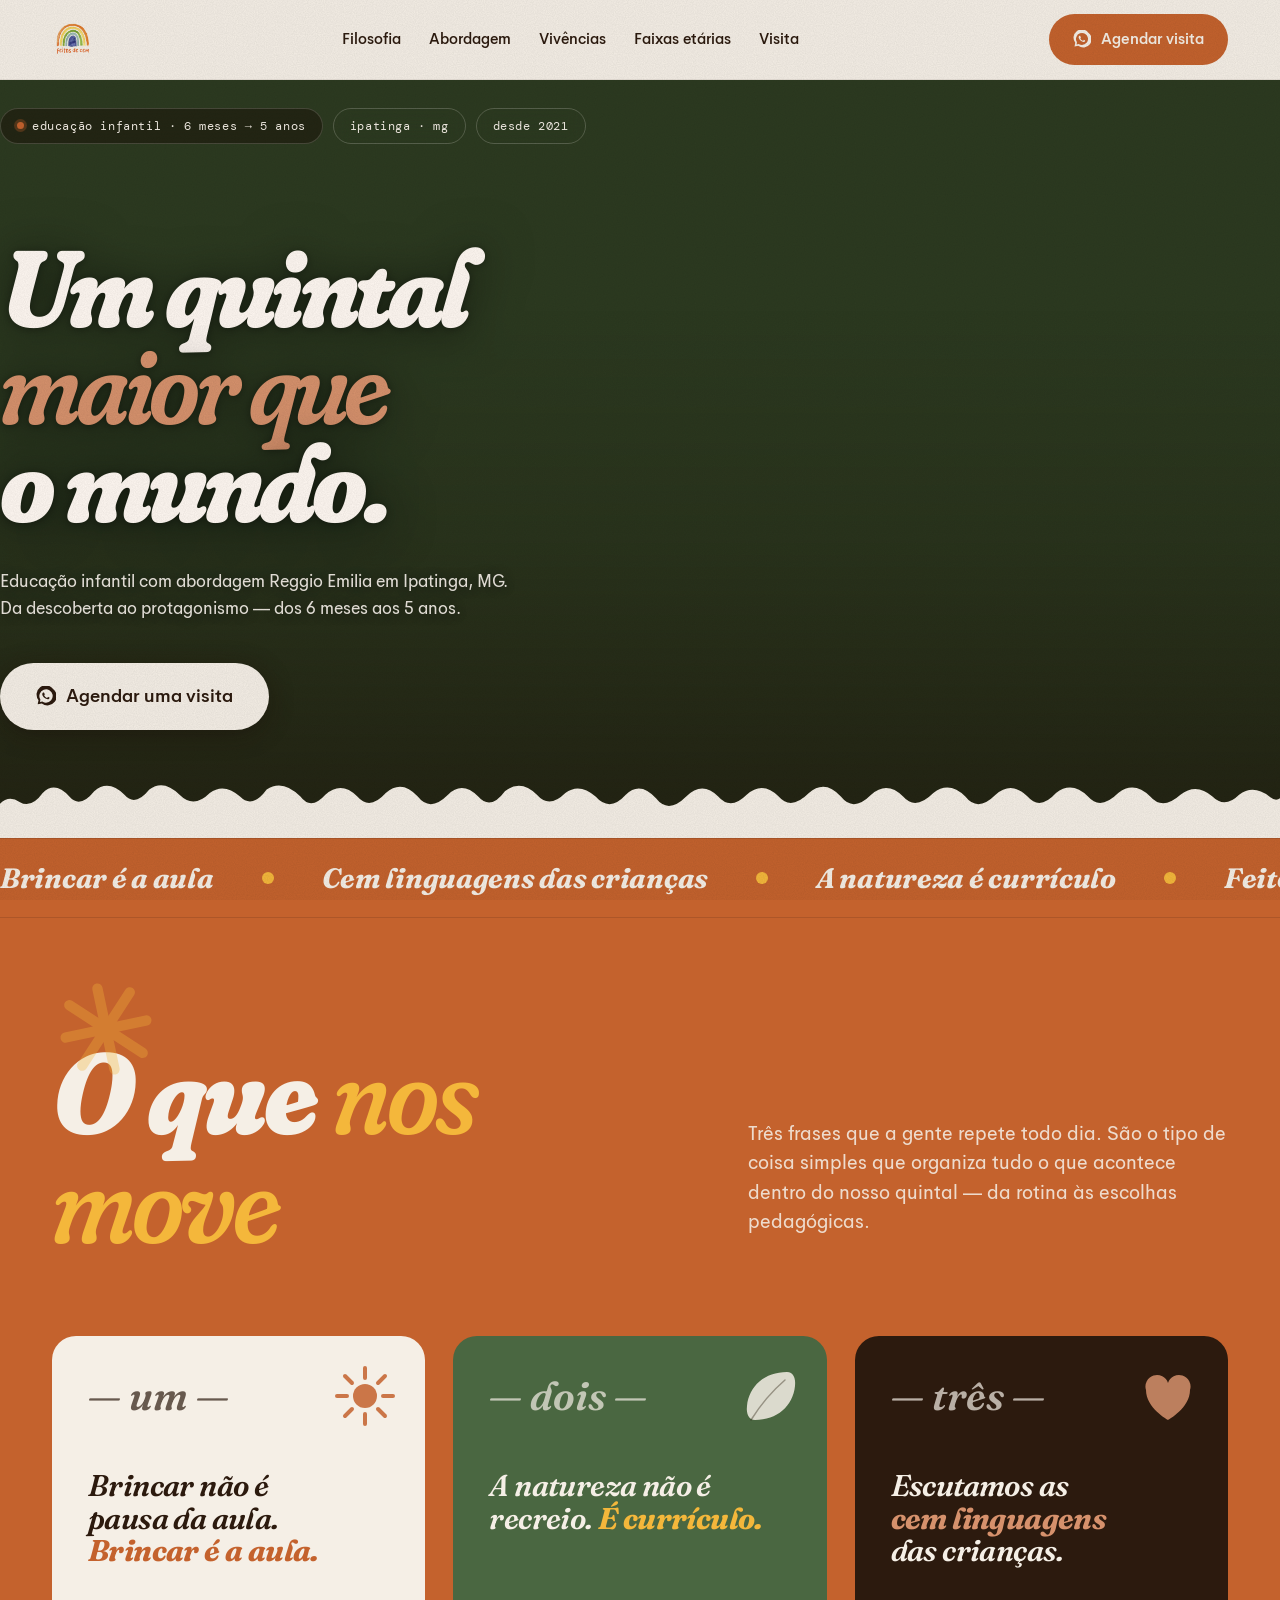
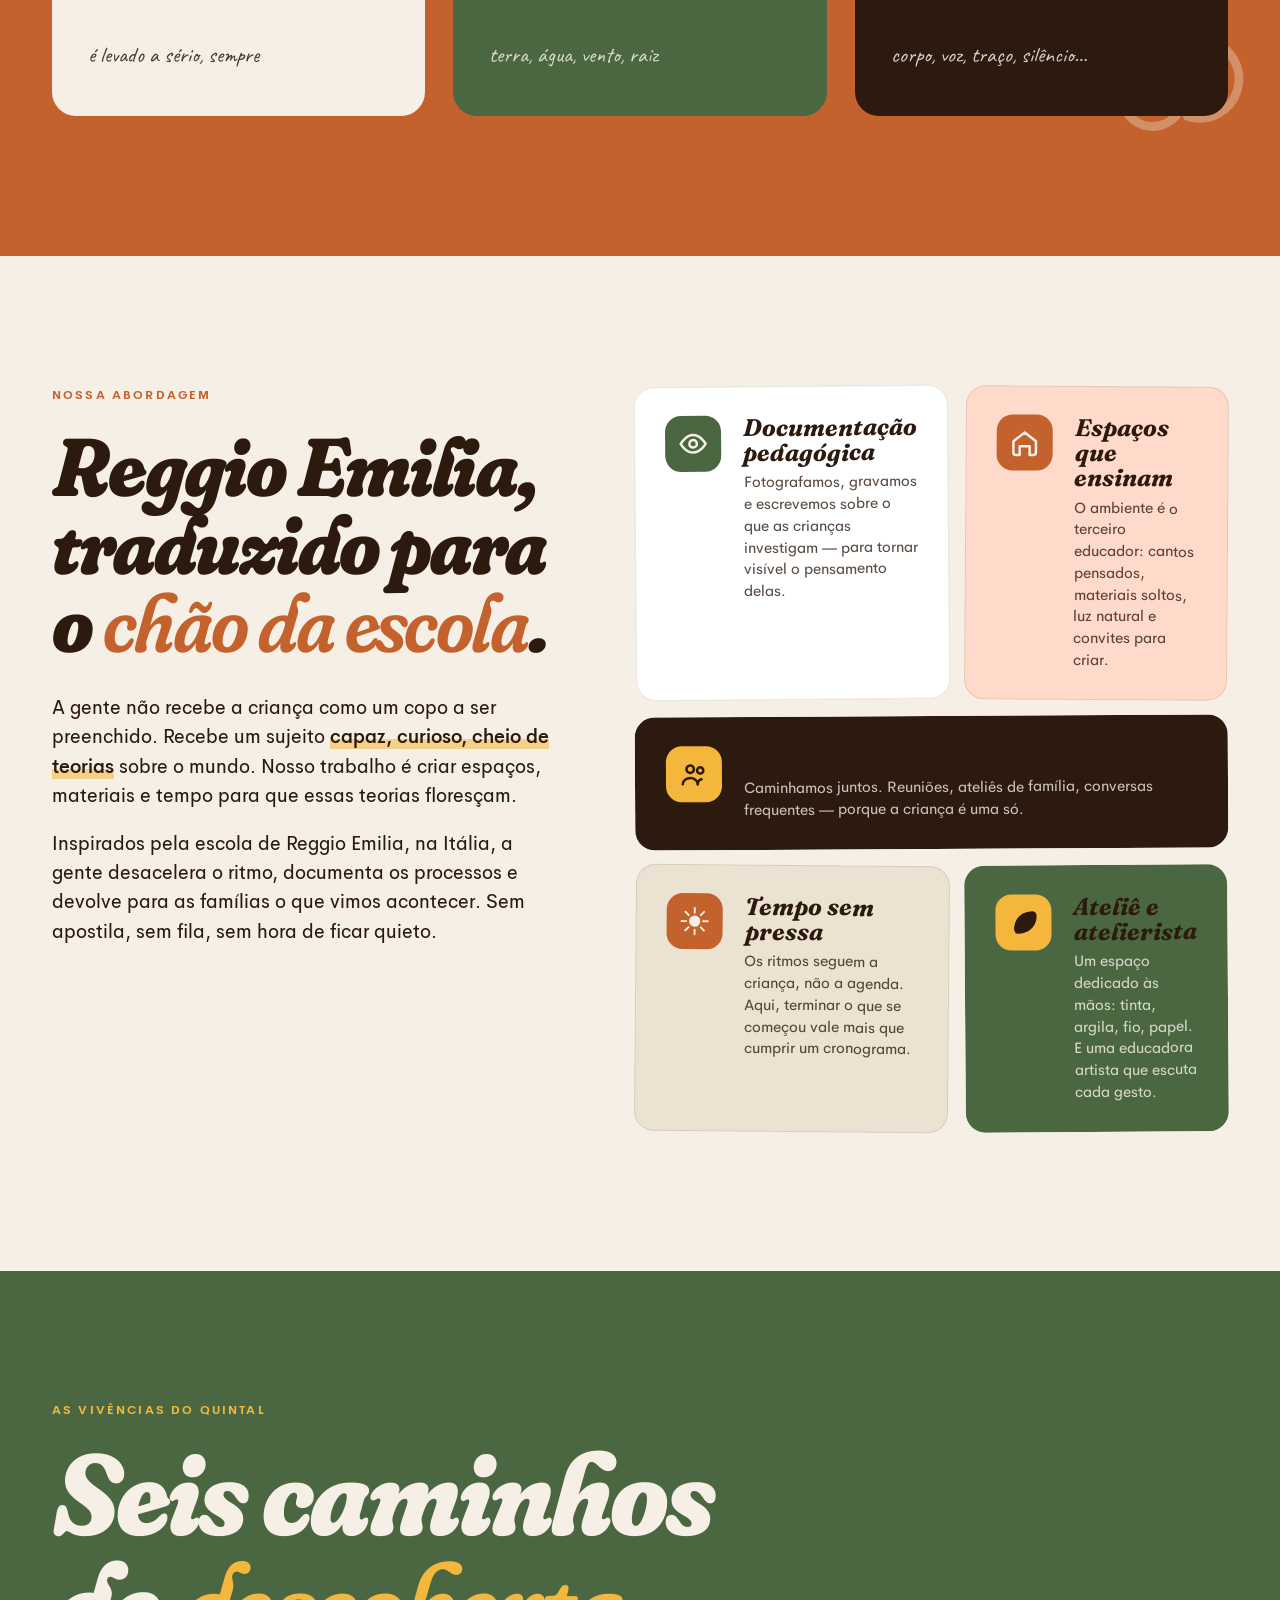
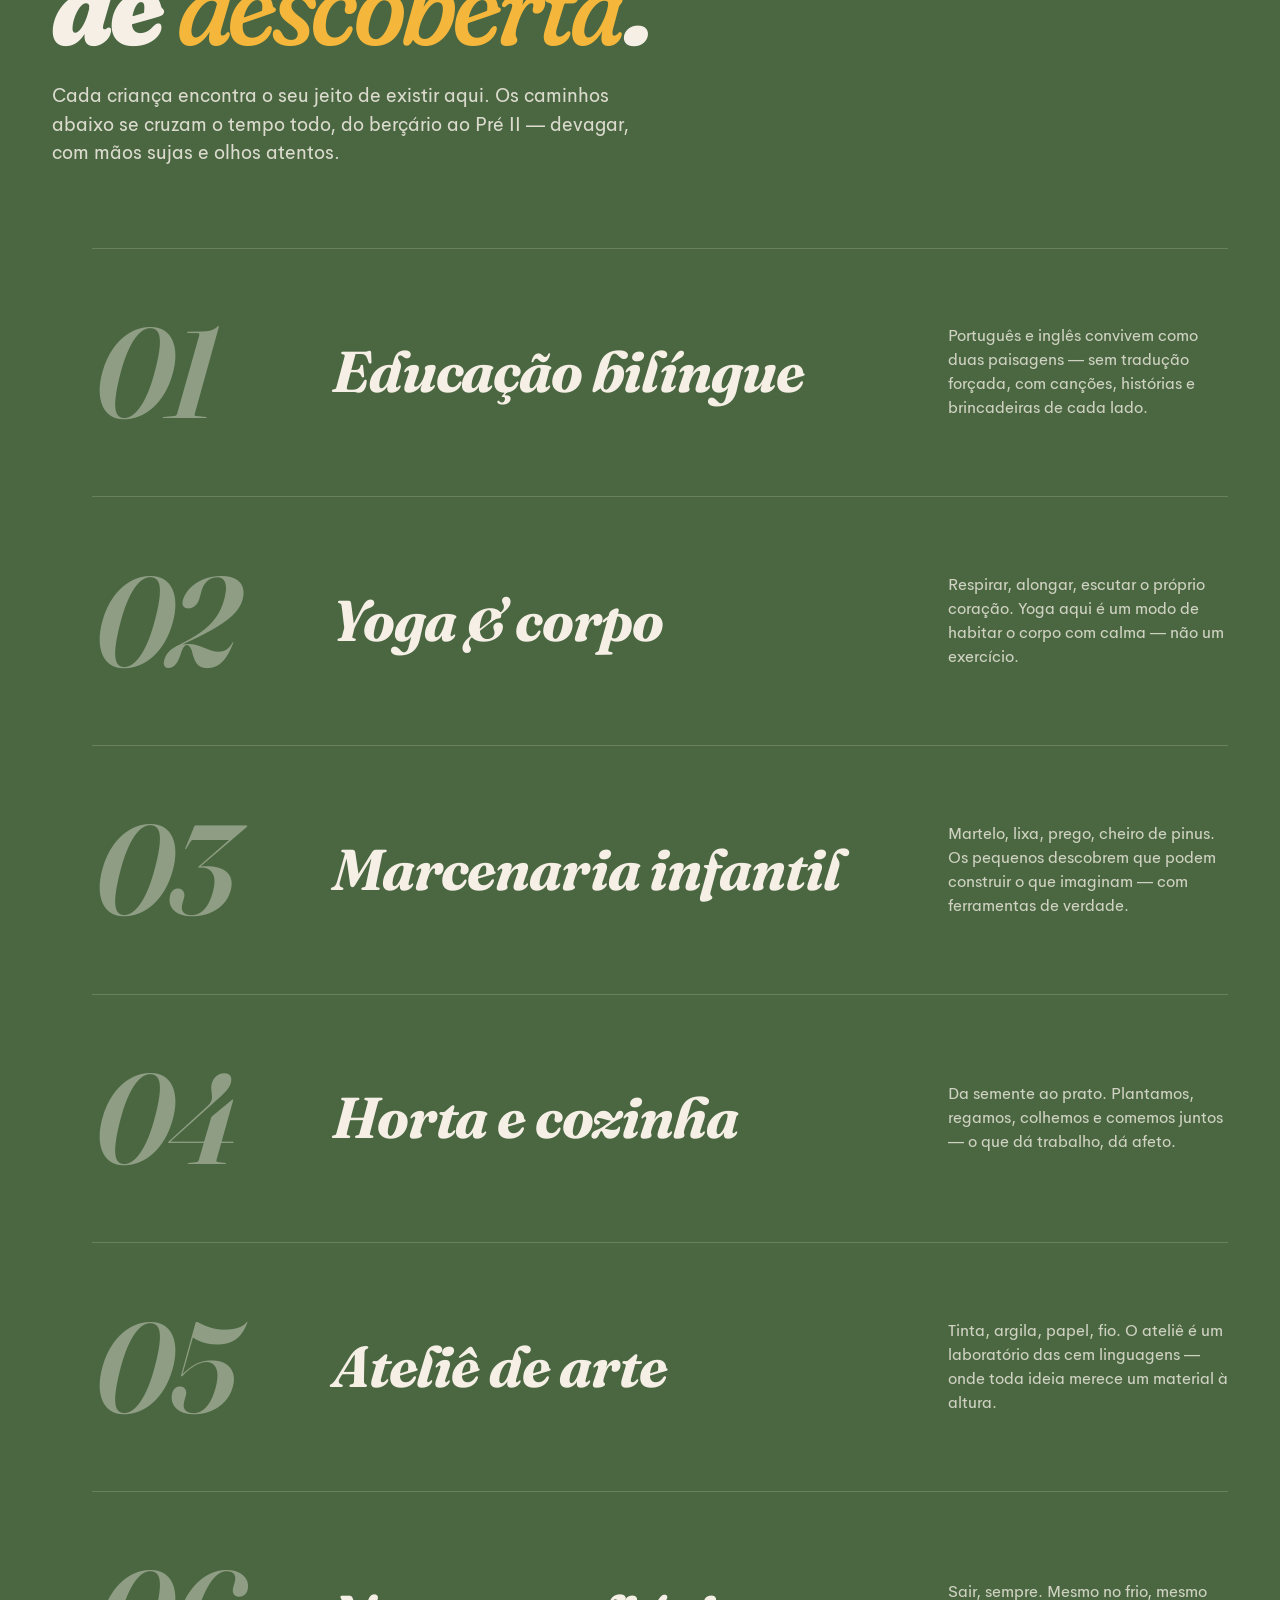
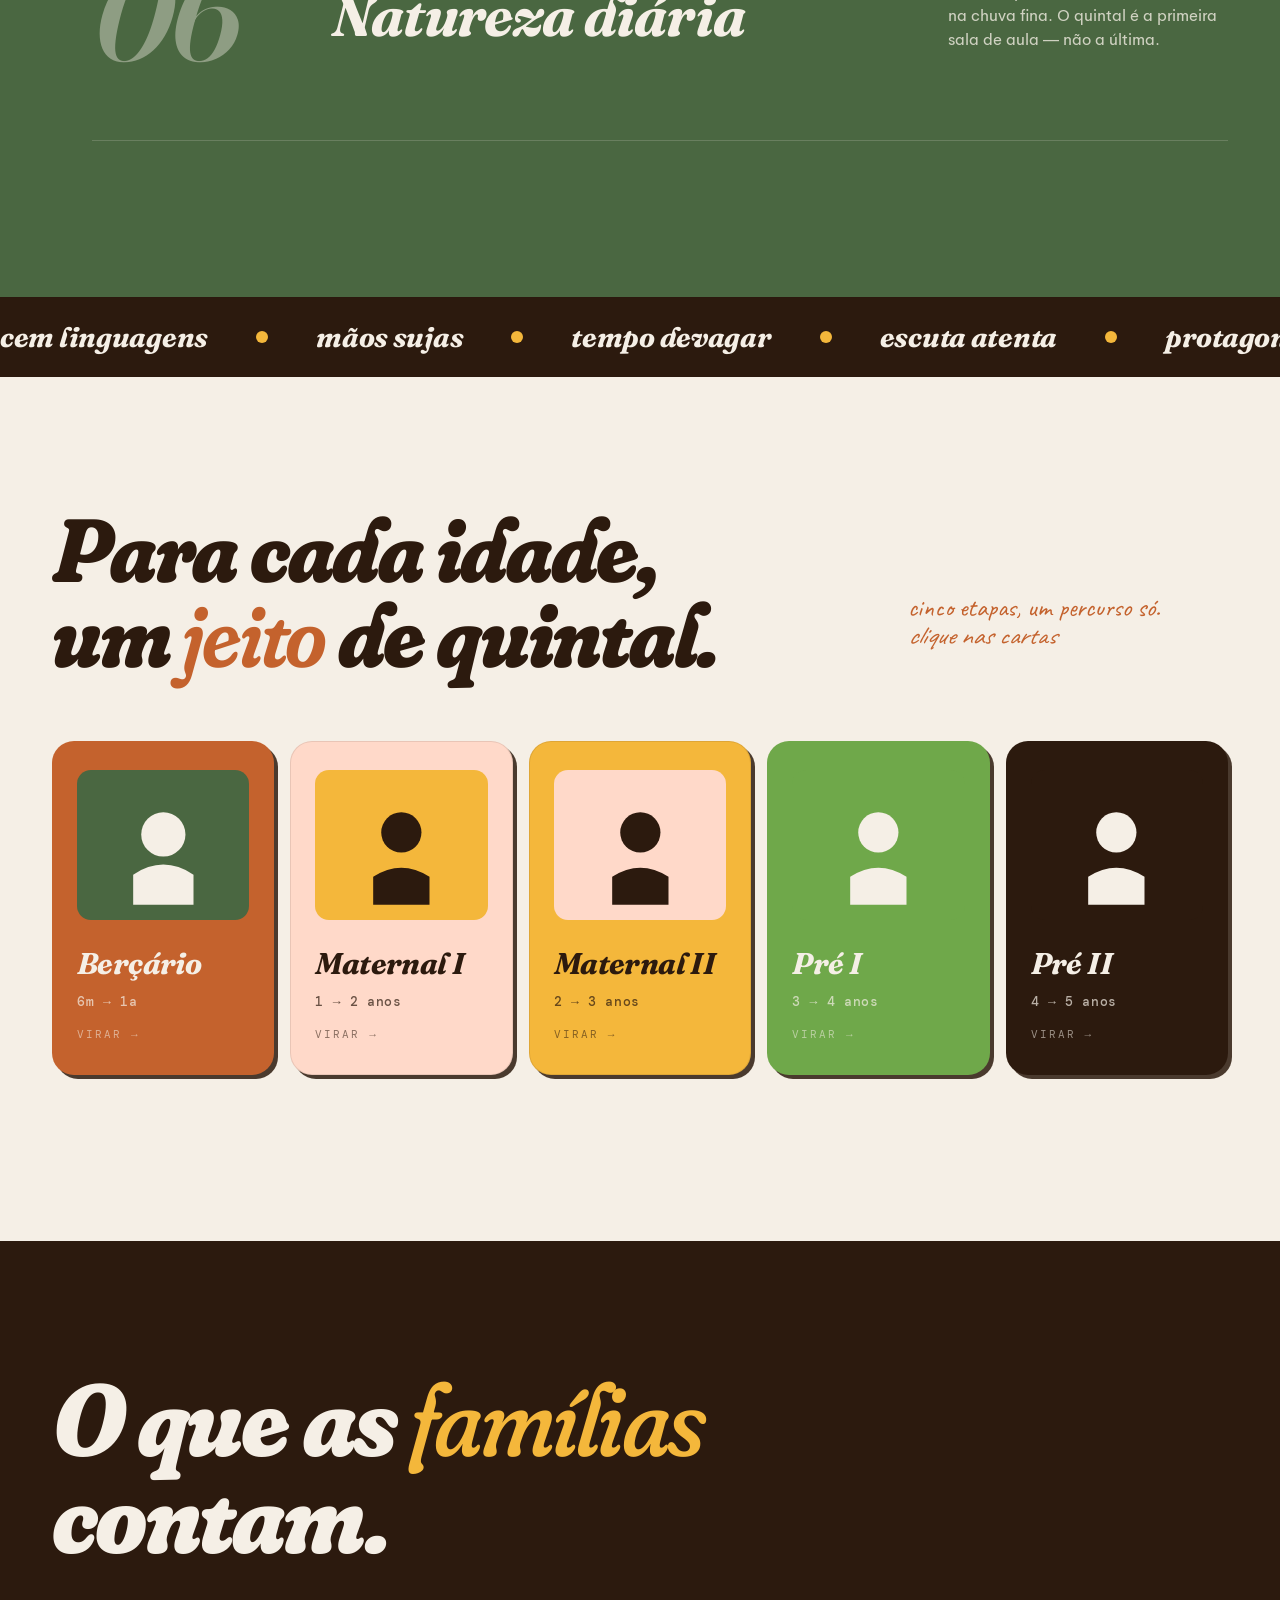
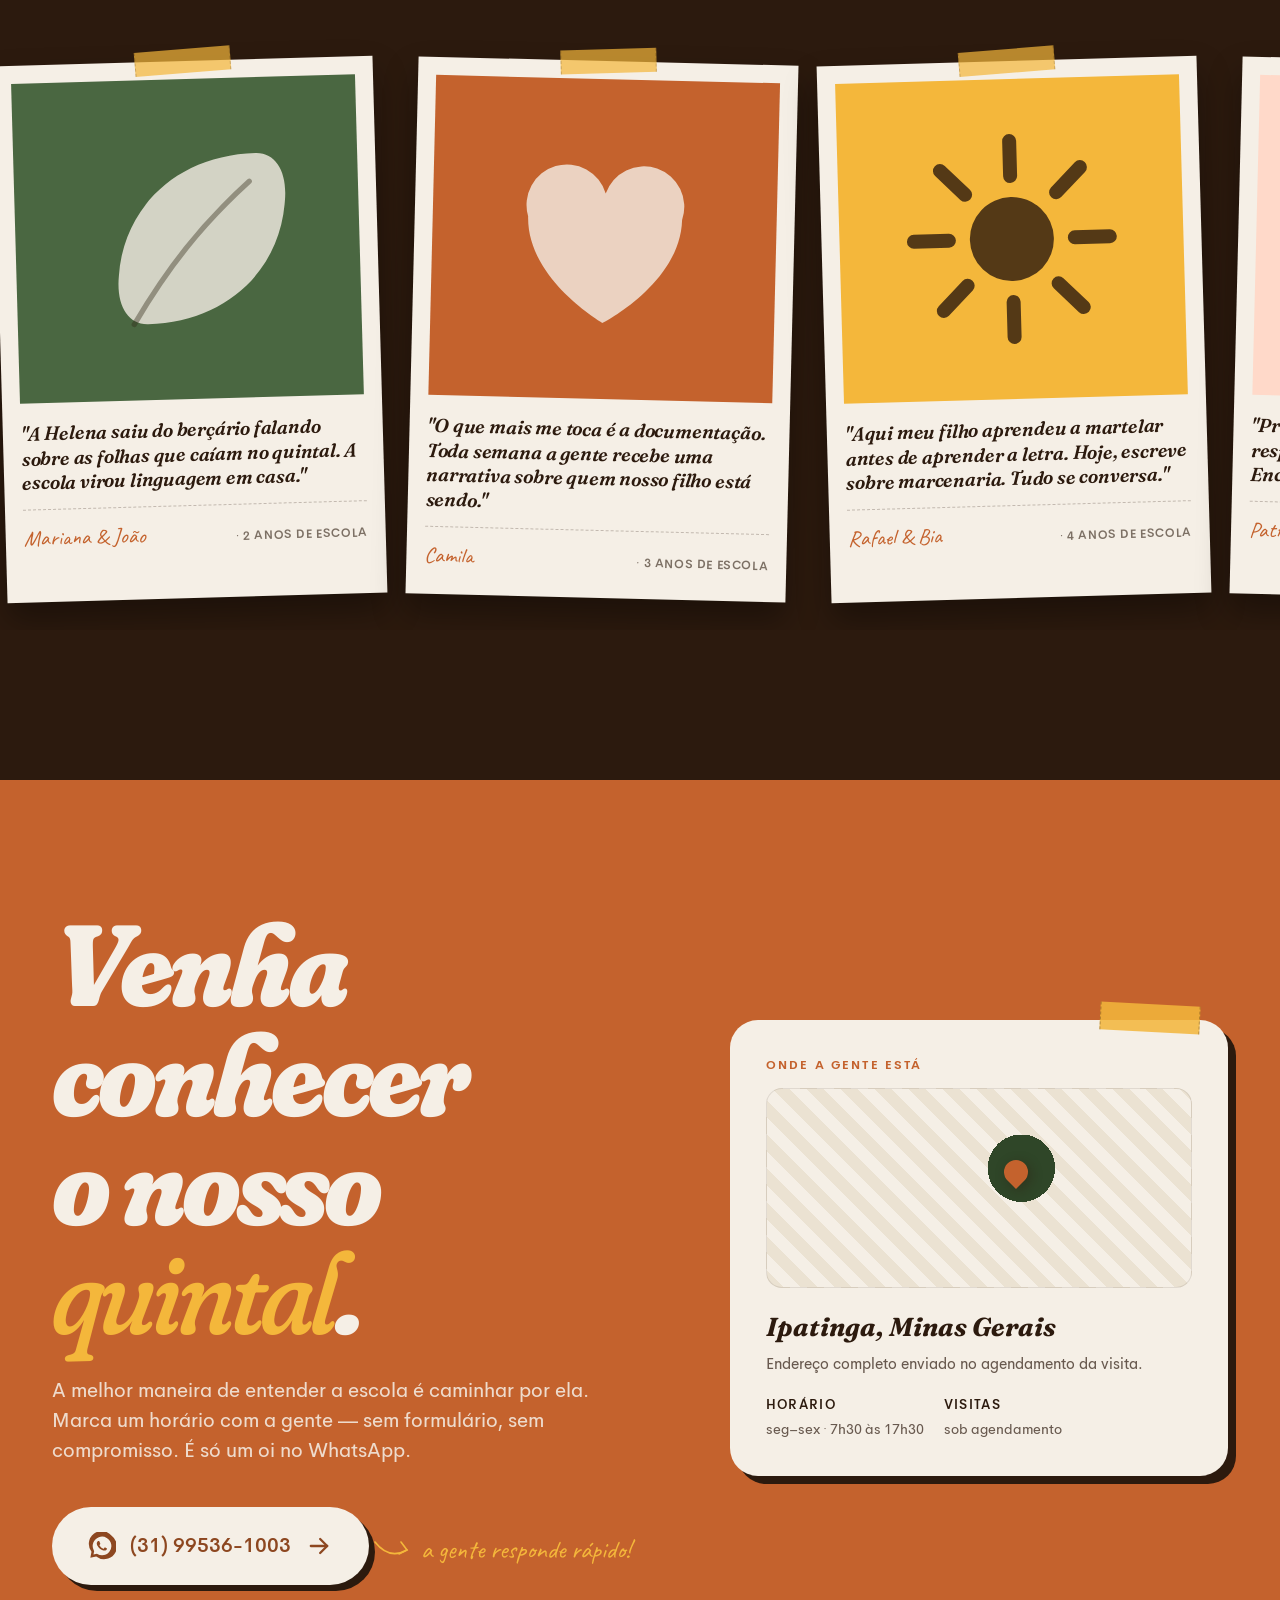
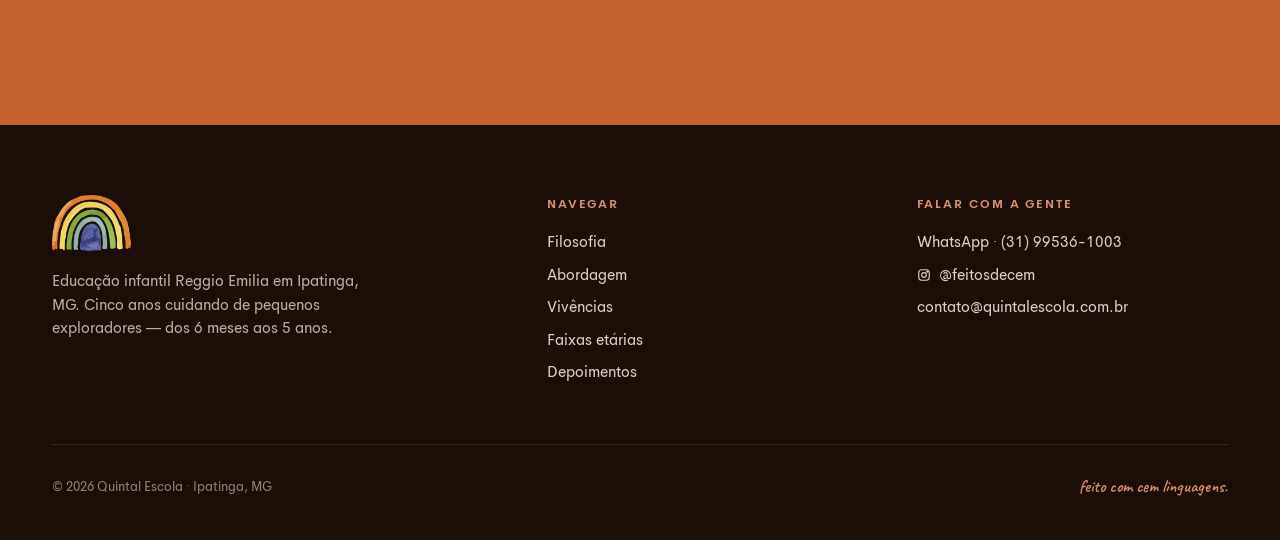
==== commit 283b50a0: "Hero: swap to hero-desenho.png, remove all flora/parallax elements https://claude.ai/code/session_01" ====
--- a/index.html
+++ b/index.html
@@ -108,26 +108,9 @@
      HERO v2 — full-bleed editorial, foto protagonista
      ============================================================ -->
 <section class="hero" id="top">
-  <div class="hero__bg" style="background-image: url('project/assets/hero-principal.png')" aria-hidden="true"></div>
-
-  <!-- Overlay escuro muito suave -->
+  <div class="hero__bg" style="background-image: url('project/assets/hero-desenho.png')" aria-hidden="true"></div>
+
   <div class="hero__overlay" aria-hidden="true"></div>
-
-  <!-- Escudo de leitura — gradiente escuro só no lado esquerdo -->
-  <div class="hero__text-shade" aria-hidden="true"></div>
-
-  <!-- Flor fantasma — creme, quase invisível, atrás do texto -->
-  <div class="hero__ghost-wrapper" data-depth="0.18" aria-hidden="true">
-    <svg class="hero__flora--ghost" viewBox="0 0 500 500" fill="currentColor" aria-hidden="true">
-      <g transform="translate(250,250)">
-        <ellipse rx="40" ry="158" transform="rotate(0)"/>
-        <ellipse rx="40" ry="158" transform="rotate(45)"/>
-        <ellipse rx="40" ry="158" transform="rotate(90)"/>
-        <ellipse rx="40" ry="158" transform="rotate(135)"/>
-      </g>
-      <circle cx="250" cy="250" r="54"/>
-    </svg>
-  </div>
 
   <!-- Conteúdo principal -->
   <div class="container-wide hero__inner">
@@ -155,11 +138,6 @@
         </a>
       </div>
     </div>
-  </div>
-
-  <!-- Camada SVG botânica com parallax wrapper -->
-  <div class="hero__parallax-layer" data-depth="0.55" aria-hidden="true">
-    <img class="hero__flora-layer" src="project/assets/flora-hero.svg" alt="" aria-hidden="true">
   </div>
 
   <!-- Divisória de papel rasgado -->
@@ -848,9 +826,9 @@
     container.dataset.rendered = 'yes';
   }
 
-  // ---------- Hero parallax (scroll + mouse) ----------
+  // ---------- Hero scroll parallax ----------
   const heroBg = document.querySelector('.hero__bg');
-  if (heroBg) {
+  if (heroBg && !window.matchMedia('(prefers-reduced-motion: reduce)').matches) {
     window.addEventListener('scroll', () => {
       const y = window.scrollY;
       if (y < window.innerHeight * 1.5) {
@@ -859,38 +837,6 @@
     }, { passive: true });
   }
 
-  (function heroMouseParallax() {
-    const hero = document.querySelector('.hero');
-    if (!hero || window.matchMedia('(prefers-reduced-motion: reduce)').matches) return;
-    const layers = [];
-    hero.querySelectorAll('[data-depth]').forEach(el => {
-      layers.push({ el, depth: parseFloat(el.dataset.depth), cx: 0, cy: 0 });
-    });
-    if (!layers.length) return;
-    let mx = 0, my = 0, active = true;
-    window.addEventListener('mousemove', e => {
-      if (!active) return;
-      mx = e.clientX / window.innerWidth  - 0.5;
-      my = e.clientY / window.innerHeight - 0.5;
-    }, { passive: true });
-    new IntersectionObserver(entries => {
-      active = entries[0].isIntersecting;
-      if (!active) { mx = 0; my = 0; }
-    }).observe(hero);
-    const MAX = 20, EASE = 0.028;
-    (function tick() {
-      layers.forEach(L => {
-        const tx = mx * L.depth * MAX;
-        const ty = my * L.depth * MAX * 0.7;
-        L.cx += (tx - L.cx) * EASE;
-        L.cy += (ty - L.cy) * EASE;
-        const rot = L.cx * 0.045 * L.depth;
-        L.el.style.transform = `translate(${L.cx.toFixed(2)}px,${L.cy.toFixed(2)}px) rotate(${rot.toFixed(3)}deg)`;
-      });
-      requestAnimationFrame(tick);
-    })();
-  })();
-
   // ---------- INIT ----------
   applyTweaks();
 })();
--- a/project/styles.css
+++ b/project/styles.css
@@ -221,35 +221,19 @@
 }
 .hero__bg {
   position: absolute; inset: 0;
-  background: linear-gradient(150deg, #2C3A20 0%, #4A6741 45%, #7A5230 100%);
+  background-color: #2C3A20;
   background-size: cover;
-  background-position: center 20%;
-  background-color: #2C3A20;
+  background-position: center center;
   will-change: transform;
 }
 .hero__overlay {
   position: absolute; inset: 0; z-index: 1;
   background: linear-gradient(
     to top,
-    rgba(26,14,6,0.65) 0%,
-    rgba(26,14,6,0.22) 45%,
-    rgba(26,14,6,0.04) 100%
+    rgba(26,14,6,0.55) 0%,
+    rgba(26,14,6,0.15) 40%,
+    transparent 70%
   );
-}
-.hero__text-shade {
-  position: absolute; inset: 0; z-index: 2;
-  background:
-    linear-gradient(to right,
-      rgba(6,3,1,0.78) 0%,
-      rgba(6,3,1,0.55) 22%,
-      rgba(6,3,1,0.18) 50%,
-      transparent 68%
-    ),
-    linear-gradient(to top,
-      rgba(6,3,1,0.50) 0%,
-      transparent 32%
-    );
-  pointer-events: none;
 }
 .hero__inner {
   position: relative; z-index: 3;
@@ -306,38 +290,6 @@
 .hero__actions { display: flex; gap: 14px; flex-wrap: wrap; }
 .hero .btn--cream { box-shadow: 0 4px 24px rgba(26,14,6,0.45); }
 
-/* Parallax wrappers — JS moves these, CSS anims run on children */
-.hero__parallax-layer,
-.hero__ghost-wrapper {
-  position: absolute;
-  inset: 0;
-  pointer-events: none;
-  will-change: transform;
-}
-.hero__parallax-layer { z-index: 4; }
-.hero__ghost-wrapper   { z-index: 2; }
-
-/* Ghost flower — cream mandala, inside ghost-wrapper */
-.hero__flora--ghost {
-  position: absolute;
-  bottom: 20px; left: -100px;
-  width: 520px; height: 520px;
-  color: var(--cream);
-  opacity: 0.05;
-  pointer-events: none;
-  animation: ghostPulse 16s ease-in-out infinite;
-}
-
-/* External SVG flora layer — 76% scale, right-anchored */
-.hero__flora-layer {
-  position: absolute;
-  right: -3%; top: -2%;
-  width: 76%; height: 104%;
-  object-fit: fill;
-  pointer-events: none;
-  animation: floatFlora 14s ease-in-out infinite;
-}
-
 /* Torn paper edge */
 .hero__torn {
   position: absolute;
@@ -348,21 +300,10 @@
 }
 .hero__torn svg { display: block; width: 100%; }
 
-@keyframes floatFlora {
-  0%, 100% { transform: translateY(0) rotate(0deg); }
-  50%       { transform: translateY(-14px) rotate(0.8deg); }
-}
-@keyframes ghostPulse {
-  0%, 100% { opacity: 0.055; transform: scale(1) rotate(0deg); }
-  50%      { opacity: 0.08; transform: scale(1.05) rotate(3deg); }
-}
-@media (prefers-reduced-motion: reduce) {
-  .hero__flora-layer, .hero__flora--ghost { animation: none !important; }
-}
 @media (max-width: 880px) {
   .hero { height: 100svh; min-height: 540px; }
   .hero__inner { padding: 24px 0 80px; }
-  .hero__flora--ghost { width: 360px; left: -80px; }
+  .hero__bg { background-position: center center; }
 }
 @media (max-width: 480px) {
   .hero__inner { padding-bottom: 60px; }
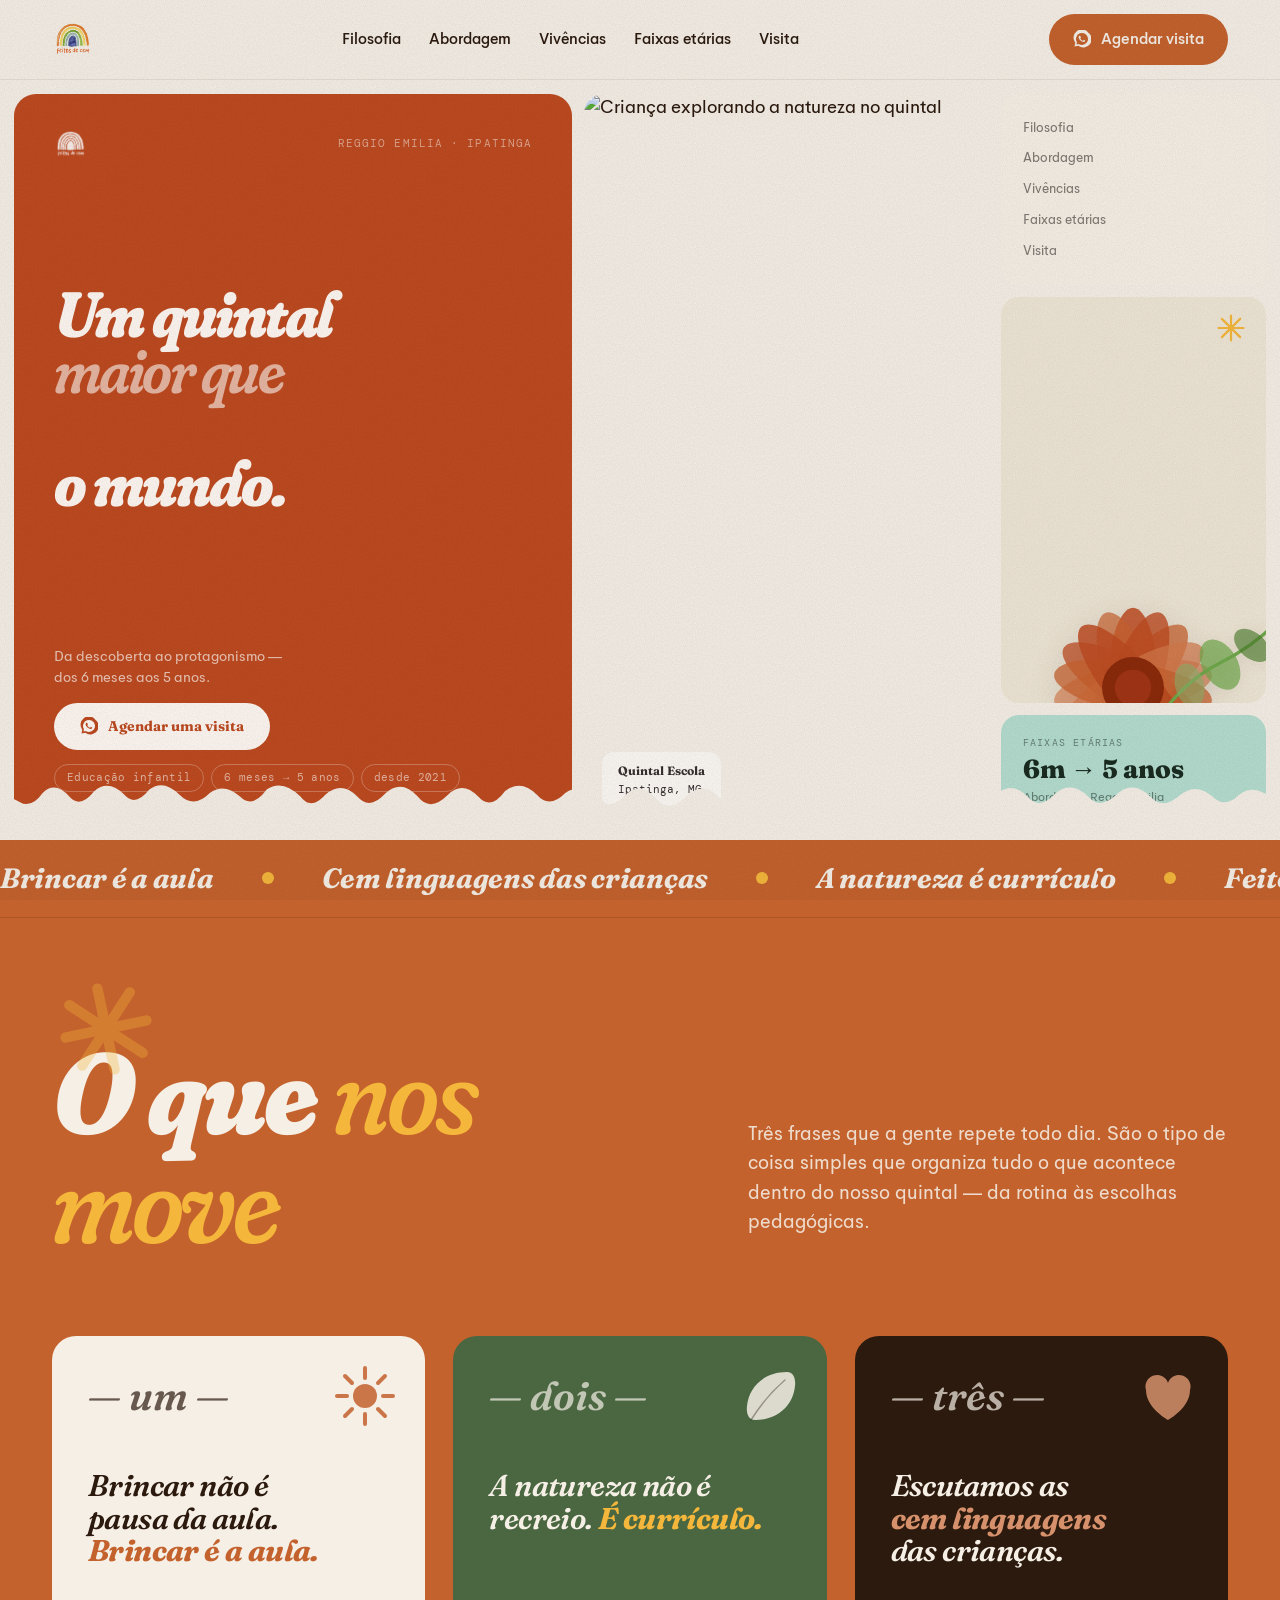
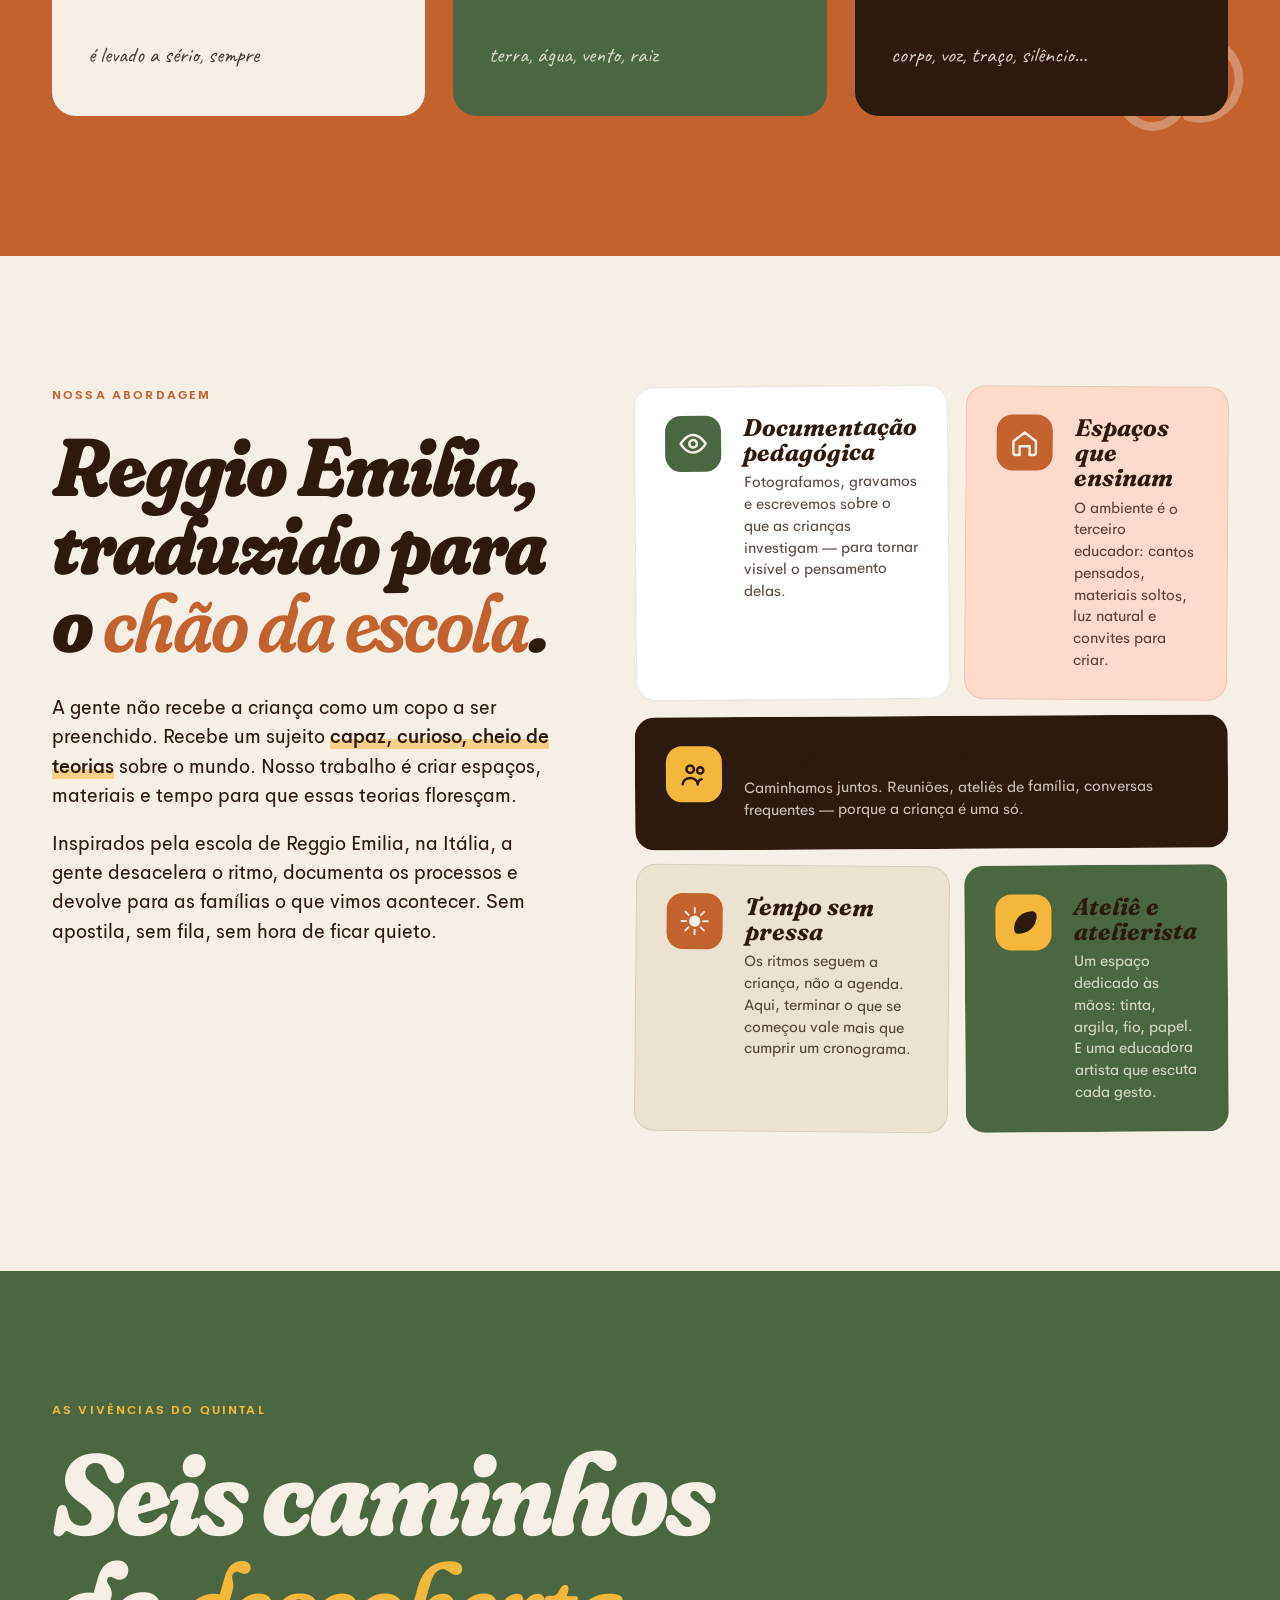
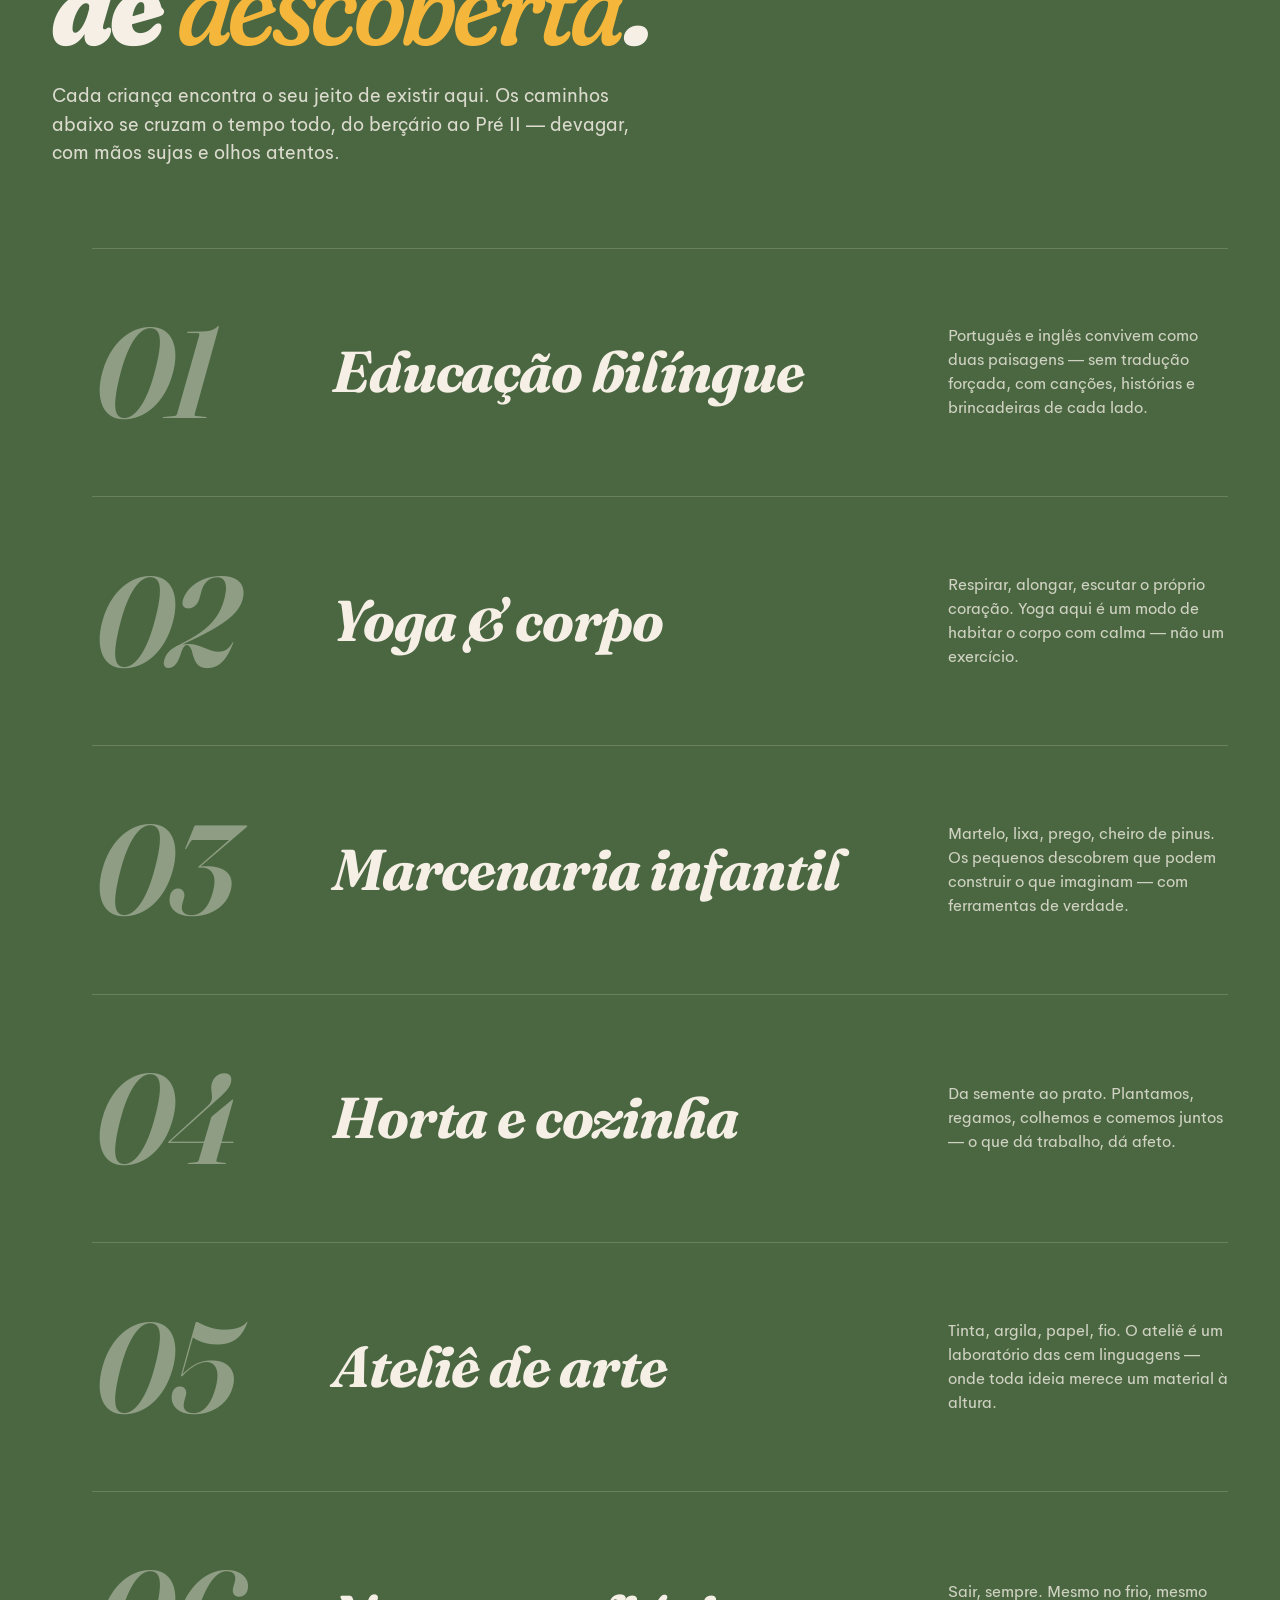
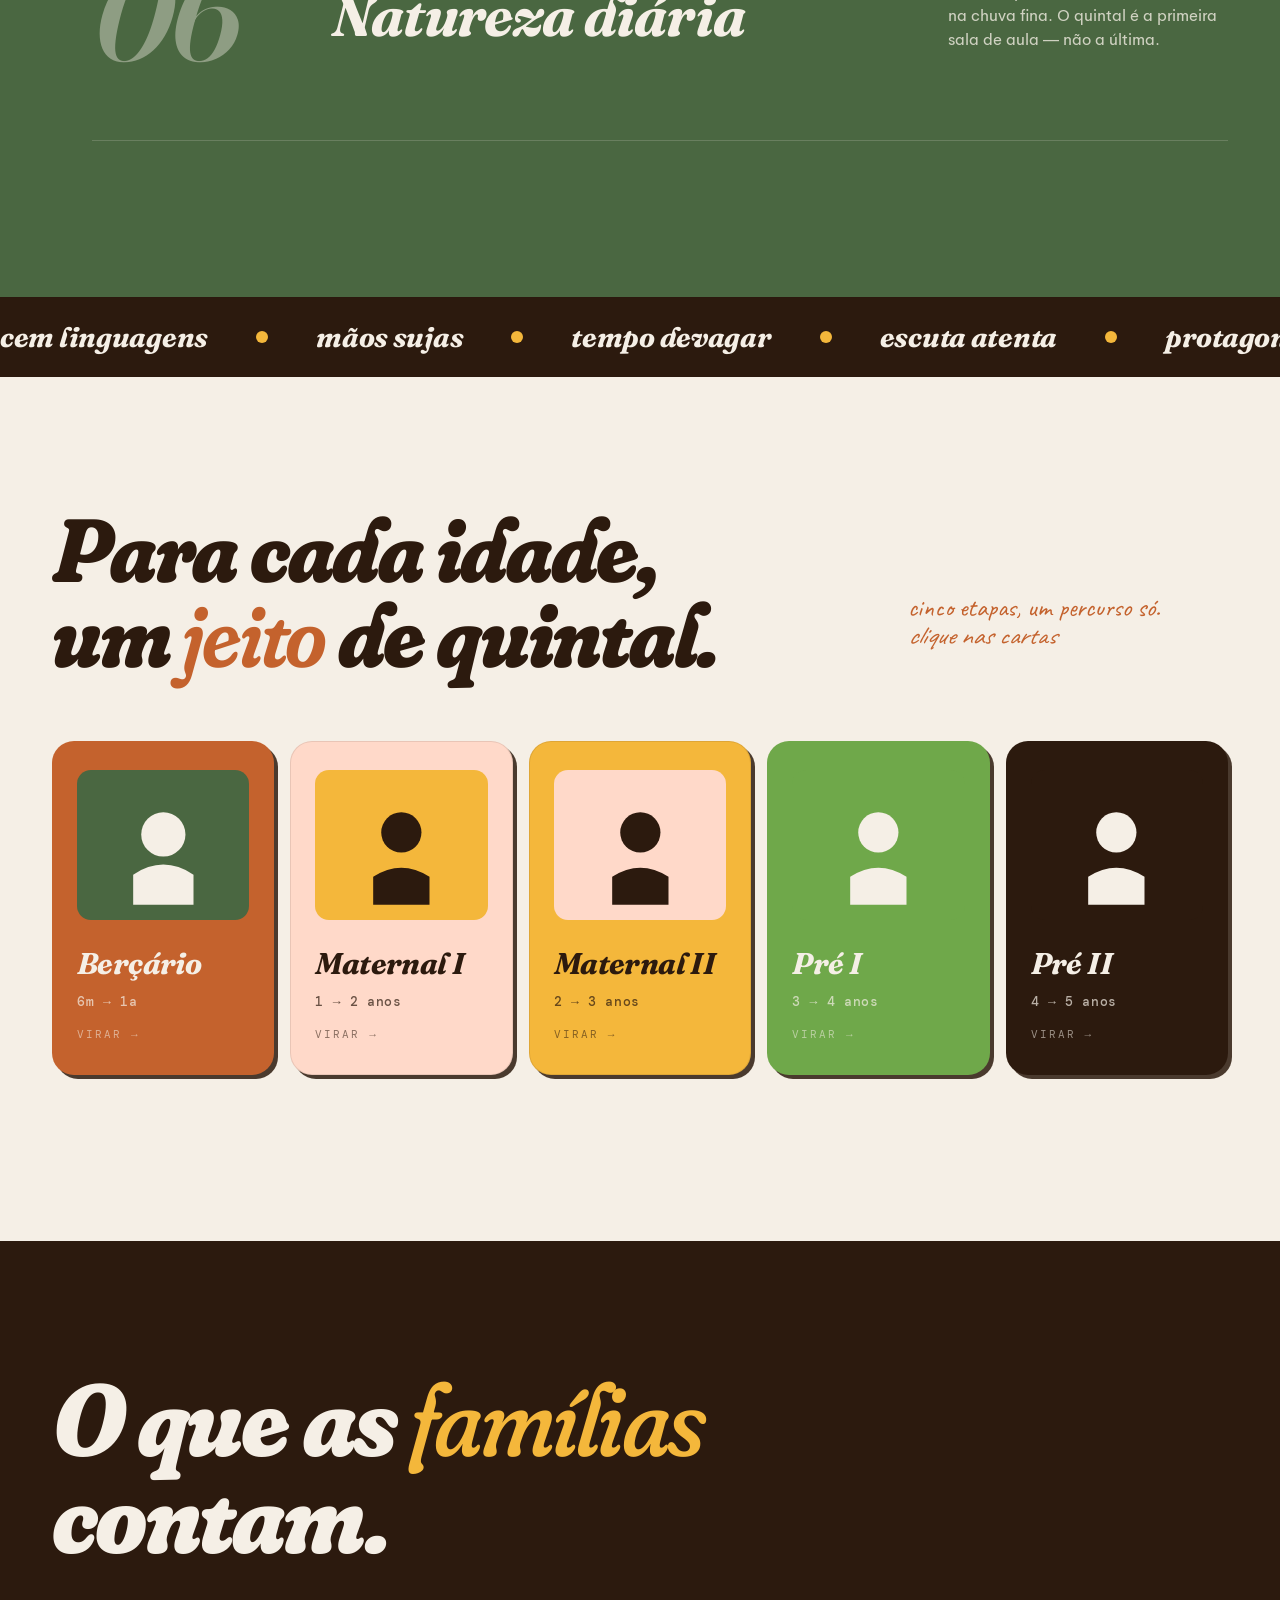
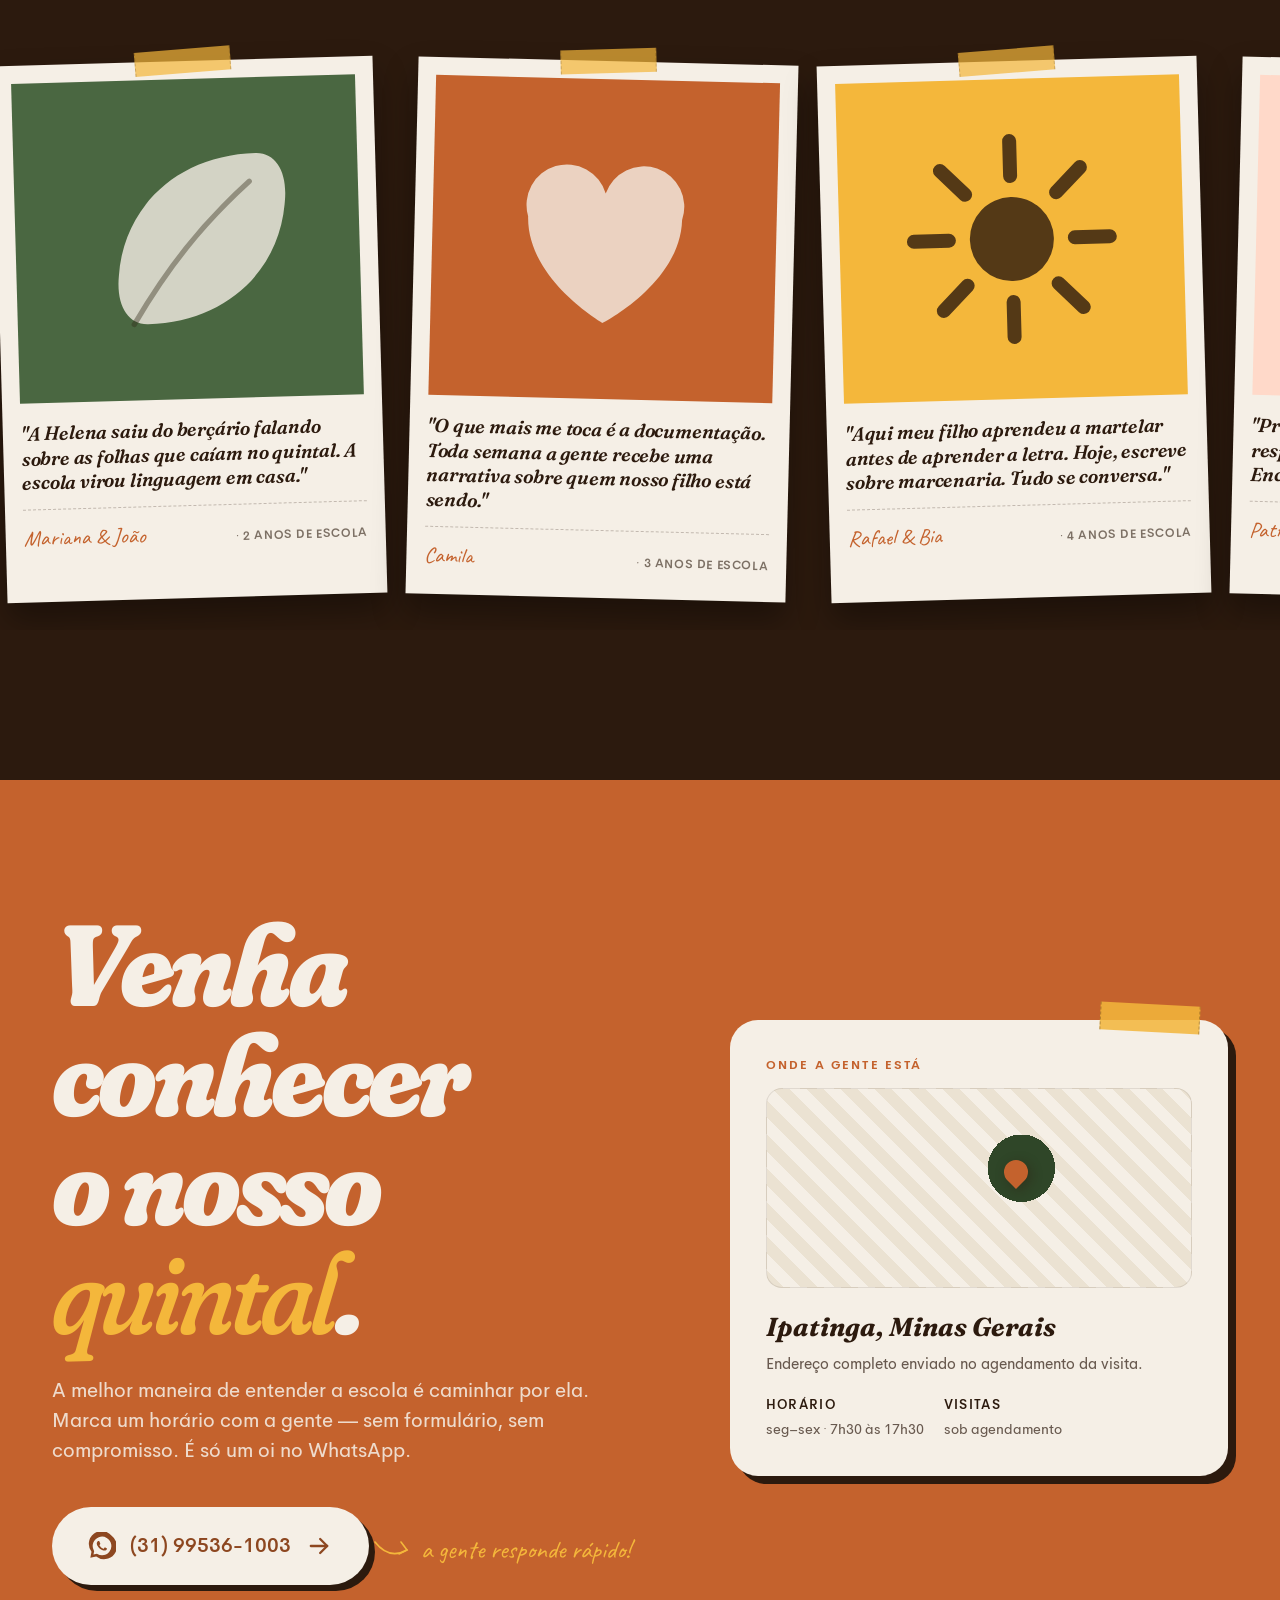
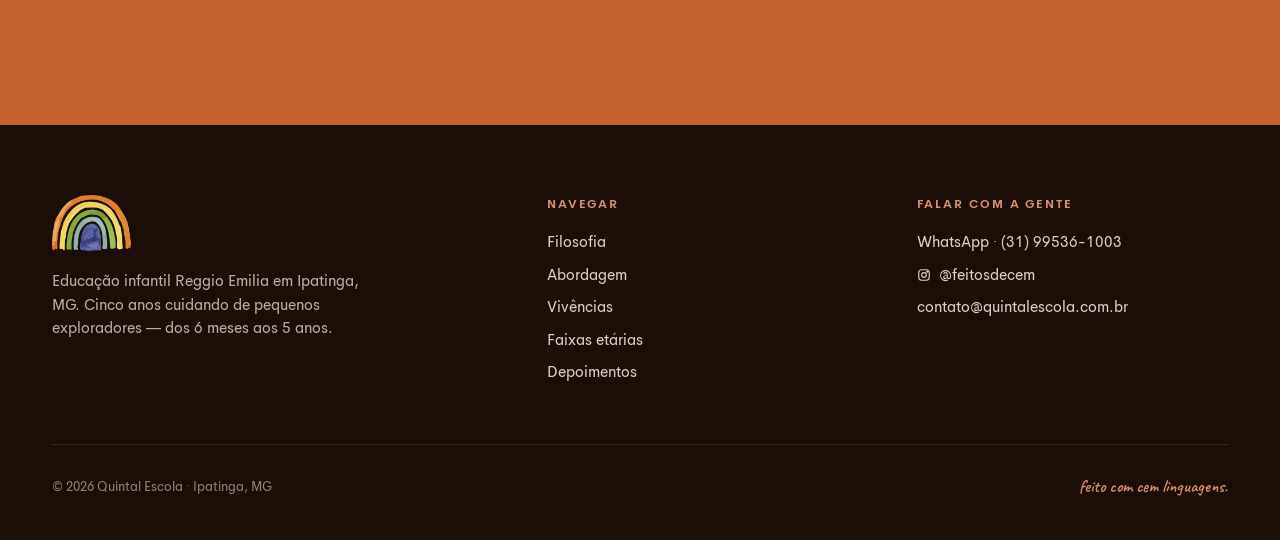
==== commit 31bb4f78: "Redesign hero: editorial modular 3-column grid Replaces full-bleed photo hero with an asymmetric gri" ====
--- a/index.html
+++ b/index.html
@@ -105,40 +105,103 @@
 
 
 <!-- ============================================================
-     HERO v2 — full-bleed editorial, foto protagonista
+     HERO — editorial modular grid
      ============================================================ -->
 <section class="hero" id="top">
-  <div class="hero__bg" style="background-image: url('project/assets/hero-desenho.png')" aria-hidden="true"></div>
-
-  <div class="hero__overlay" aria-hidden="true"></div>
-
-  <!-- Conteúdo principal -->
-  <div class="container-wide hero__inner">
-    <div class="hero__top reveal">
-      <span class="hero__chip">
-        <span class="hero__chip-dot"></span>
-        Educação infantil · 6 meses → 5 anos
-      </span>
-      <span class="hero__chip hero__chip--ghost">Ipatinga · MG</span>
-      <span class="hero__chip hero__chip--ghost">desde 2021</span>
-    </div>
-
-    <div class="hero__content reveal">
+  <div class="hero__grid">
+
+    <!-- BLOCO ESQUERDO: logo + título + CTA -->
+    <div class="hero__left">
+      <div class="hero__left-top">
+        <a href="#top" aria-label="Quintal Escola">
+          <img src="project/assets/logo-quintal.png" alt="Quintal Escola" class="hero__brand-logo">
+        </a>
+        <span class="hero__eyebrow">Reggio Emilia · Ipatinga</span>
+      </div>
+
       <h1 class="hero__title display">
         Um quintal<br><em>maior que</em><br>o mundo.
       </h1>
-      <p class="hero__sub">
-        Educação infantil com abordagem Reggio Emilia em Ipatinga, MG.<br>
-        Da descoberta ao protagonismo — dos 6 meses aos 5 anos.
-      </p>
-      <div class="hero__actions">
-        <a class="btn btn--cream btn--lg" href="https://wa.me/5531995361003" target="_blank" rel="noopener">
-          <svg width="20" height="20"><use href="#i-whatsapp"/></svg>
+
+      <div class="hero__left-bottom">
+        <p class="hero__sub">Da descoberta ao protagonismo —<br>dos 6 meses aos 5 anos.</p>
+        <a class="btn-hero" href="https://wa.me/5531995361003" target="_blank" rel="noopener">
+          <svg width="18" height="18"><use href="#i-whatsapp"/></svg>
           Agendar uma visita
         </a>
-      </div>
-    </div>
-  </div>
+        <div class="hero__tags">
+          <span class="hero__tag">Educação infantil</span>
+          <span class="hero__tag">6 meses → 5 anos</span>
+          <span class="hero__tag">desde 2021</span>
+        </div>
+      </div>
+    </div>
+
+    <!-- BLOCO CENTRAL: fotografia -->
+    <div class="hero__photo-card">
+      <img src="project/assets/hero-principal.png"
+           alt="Criança explorando a natureza no quintal" loading="eager">
+      <div class="hero__photo-badge">
+        <strong>Quintal Escola</strong>
+        Ipatinga, MG
+      </div>
+    </div>
+
+    <!-- COLUNA DIREITA: nav + deco + info -->
+    <div class="hero__right">
+      <nav class="hero__nav-card" aria-label="Navegação principal">
+        <a href="#filosofia">Filosofia</a>
+        <a href="#abordagem">Abordagem</a>
+        <a href="#vivencias">Vivências</a>
+        <a href="#faixas">Faixas etárias</a>
+        <a href="#visita">Visita</a>
+      </nav>
+
+      <div class="hero__deco" aria-hidden="true">
+        <!-- Flor grande cortada na base -->
+        <svg class="hero__deco-flower" viewBox="0 0 220 260" fill="none">
+          <g transform="translate(110,200)">
+            <ellipse rx="28" ry="88" transform="rotate(0)"   fill="#BE4A20" opacity="0.85"/>
+            <ellipse rx="28" ry="88" transform="rotate(40)"  fill="#C8622E" opacity="0.75"/>
+            <ellipse rx="28" ry="88" transform="rotate(80)"  fill="#D4784A" opacity="0.65"/>
+            <ellipse rx="28" ry="88" transform="rotate(120)" fill="#BE4A20" opacity="0.75"/>
+            <ellipse rx="28" ry="88" transform="rotate(160)" fill="#C8622E" opacity="0.70"/>
+            <ellipse rx="28" ry="88" transform="rotate(200)" fill="#BE4A20" opacity="0.80"/>
+            <ellipse rx="28" ry="88" transform="rotate(240)" fill="#D4784A" opacity="0.70"/>
+            <ellipse rx="28" ry="88" transform="rotate(280)" fill="#C8622E" opacity="0.75"/>
+            <ellipse rx="28" ry="88" transform="rotate(320)" fill="#BE4A20" opacity="0.85"/>
+          </g>
+          <circle cx="110" cy="200" r="34" fill="#8B2A0A"/>
+          <circle cx="110" cy="200" r="20" fill="#A83818" opacity="0.8"/>
+        </svg>
+        <!-- Folhas saindo da borda direita -->
+        <svg class="hero__deco-leaf" viewBox="0 0 160 120" fill="none">
+          <path d="M10,120 Q40,80 80,60 Q120,40 150,10" stroke="#6FA84A" stroke-width="4"
+                stroke-linecap="round" fill="none"/>
+          <ellipse cx="80" cy="62" rx="22" ry="34" fill="#6FA84A" opacity="0.7"
+                   transform="rotate(-30,80,62)"/>
+          <ellipse cx="120" cy="38" rx="16" ry="26" fill="#4E7E2F" opacity="0.65"
+                   transform="rotate(-50,120,38)"/>
+          <ellipse cx="42" cy="88" rx="18" ry="28" fill="#8BAF6A" opacity="0.60"
+                   transform="rotate(-15,42,88)"/>
+        </svg>
+        <!-- Asterisco decorativo -->
+        <svg class="hero__deco-star" viewBox="0 0 48 48" fill="none">
+          <line x1="24" y1="4"  x2="24" y2="44" stroke="#F4B73B" stroke-width="3.5" stroke-linecap="round"/>
+          <line x1="4"  y1="24" x2="44" y2="24" stroke="#F4B73B" stroke-width="3.5" stroke-linecap="round"/>
+          <line x1="9.4" y1="9.4"   x2="38.6" y2="38.6" stroke="#F4B73B" stroke-width="3.5" stroke-linecap="round"/>
+          <line x1="38.6" y1="9.4"  x2="9.4"  y2="38.6" stroke="#F4B73B" stroke-width="3.5" stroke-linecap="round"/>
+        </svg>
+      </div>
+
+      <div class="hero__info-card">
+        <span class="hero__info-label">Faixas etárias</span>
+        <strong class="hero__info-big">6m → 5 anos</strong>
+        <span class="hero__info-sub">Abordagem Reggio Emilia</span>
+      </div>
+    </div>
+
+  </div><!-- /hero__grid -->
 
   <!-- Divisória de papel rasgado -->
   <div class="hero__torn" aria-hidden="true">
@@ -839,6 +902,42 @@
 
   // ---------- INIT ----------
   applyTweaks();
+
+  // Header hides while hero is in view, reappears on scroll past it
+  (function () {
+    const header = document.getElementById('header');
+    const hero   = document.querySelector('.hero');
+    if (!header || !hero) return;
+    header.style.transition = 'transform 300ms ease, opacity 300ms ease';
+    new IntersectionObserver(([e]) => {
+      const hide = e.isIntersecting;
+      header.style.transform    = hide ? 'translateY(-100%)' : '';
+      header.style.opacity      = hide ? '0' : '';
+      header.style.pointerEvents = hide ? 'none' : '';
+    }, { threshold: 0.1 }).observe(hero);
+  })();
+
+  // Mouse parallax on hero deco elements
+  (function heroDecoParallax() {
+    const deco = document.querySelector('.hero__deco');
+    if (!deco || window.matchMedia('(prefers-reduced-motion: reduce)').matches) return;
+    let cx = 0, cy = 0, mx = 0, my = 0;
+    window.addEventListener('mousemove', e => {
+      mx = (e.clientX / window.innerWidth  - 0.5) * 14;
+      my = (e.clientY / window.innerHeight - 0.5) * 10;
+    }, { passive: true });
+    (function tick() {
+      cx += (mx - cx) * 0.03;
+      cy += (my - cy) * 0.03;
+      const flower = deco.querySelector('.hero__deco-flower');
+      const leaf   = deco.querySelector('.hero__deco-leaf');
+      if (flower) flower.style.transform =
+        `translateX(calc(-50% + ${(cx * 0.6).toFixed(1)}px)) translateY(${(cy * 0.5).toFixed(1)}px)`;
+      if (leaf) leaf.style.transform =
+        `translate(${(cx * -0.4).toFixed(1)}px, ${(cy * 0.3).toFixed(1)}px) rotate(${(cx * 0.08).toFixed(2)}deg)`;
+      requestAnimationFrame(tick);
+    })();
+  })();
 })();
 </script>
 
--- a/project/styles.css
+++ b/project/styles.css
@@ -210,87 +210,233 @@
 }
 
 /* ============================================================
-   HERO v2 — full-bleed editorial, foto protagonista
+   HERO — editorial modular grid
    ============================================================ */
 .hero {
-  position: relative;
+  background: var(--cream);
   height: 760px;
+  position: relative;
   overflow: hidden;
-  isolation: isolate;
-  color: var(--cream);
-}
-.hero__bg {
-  position: absolute; inset: 0;
-  background-color: #2C3A20;
-  background-size: cover;
-  background-position: center center;
-  will-change: transform;
-}
-.hero__overlay {
-  position: absolute; inset: 0; z-index: 1;
-  background: linear-gradient(
-    to top,
-    rgba(26,14,6,0.55) 0%,
-    rgba(26,14,6,0.15) 40%,
-    transparent 70%
-  );
-}
-.hero__inner {
-  position: relative; z-index: 3;
+}
+.hero__grid {
+  display: grid;
+  grid-template-columns: 2fr 1.45fr 0.95fr;
+  gap: 12px;
+  padding: 14px;
   height: 100%;
+}
+
+/* LEFT BLOCK */
+.hero__left {
+  background: #BE4A20;
+  border-radius: 22px;
+  padding: 34px 40px;
   display: flex;
   flex-direction: column;
+  color: #FFF8F2;
+  position: relative;
+  overflow: hidden;
+  transition: box-shadow 280ms ease;
+}
+.hero__left:hover { box-shadow: 0 16px 56px rgba(190,74,32,0.32); }
+.hero__left-top {
+  display: flex;
+  align-items: center;
   justify-content: space-between;
-  padding: 28px 0 110px;
-}
-.hero__top {
-  display: flex; flex-wrap: wrap; gap: 10px;
+  margin-bottom: 8px;
+}
+.hero__brand-logo {
+  height: 32px;
+  width: auto;
+  filter: brightness(0) invert(1);
+  opacity: 0.90;
+}
+.hero__eyebrow {
+  font-family: var(--mono-font);
+  font-size: 11px;
+  letter-spacing: 0.1em;
+  text-transform: uppercase;
+  color: rgba(255,248,242,0.52);
+}
+.hero__title {
+  font-family: var(--display-font);
+  font-size: clamp(38px, 5vw, 78px);
+  font-weight: 800;
+  line-height: 0.88;
+  letter-spacing: -0.04em;
+  color: #FFF8F2;
+  flex: 1;
+  display: flex;
+  flex-direction: column;
+  justify-content: center;
+  margin: 0;
+}
+.hero__title em {
+  font-style: italic;
+  font-weight: 600;
+  color: rgba(255,248,242,0.62);
+}
+.hero__left-bottom {
+  display: flex;
+  flex-direction: column;
+  gap: 14px;
+  margin-top: 16px;
+}
+.hero__sub {
+  font-size: 13.5px;
+  line-height: 1.58;
+  color: rgba(255,248,242,0.70);
+  max-width: 36ch;
+  margin: 0;
+}
+.btn-hero {
+  display: inline-flex;
   align-items: center;
-}
-.hero__chip {
-  display: inline-flex; align-items: center; gap: 8px;
-  background: rgba(26,14,6,0.45);
-  backdrop-filter: blur(8px);
-  -webkit-backdrop-filter: blur(8px);
-  color: var(--cream);
+  gap: 10px;
+  background: #FFF8F2;
+  color: #BE4A20;
+  font-family: var(--display-font);
+  font-weight: 700;
+  font-size: 14px;
+  padding: 13px 26px;
+  border-radius: 999px;
+  text-decoration: none;
+  width: fit-content;
+  transition: transform 200ms ease, box-shadow 200ms ease;
+}
+.btn-hero svg { flex-shrink: 0; }
+.btn-hero:hover {
+  transform: translateY(-2px) scale(1.02);
+  box-shadow: 0 8px 28px rgba(0,0,0,0.20);
+}
+.hero__tags { display: flex; flex-wrap: wrap; gap: 7px; }
+.hero__tag {
   font-family: var(--mono-font);
-  font-size: 12px; letter-spacing: 0.05em;
-  padding: 8px 16px;
+  font-size: 10.5px;
+  letter-spacing: 0.03em;
+  padding: 5px 12px;
+  border: 1px solid rgba(255,248,242,0.28);
   border-radius: 999px;
-  border: 1px solid rgba(245,239,230,0.18);
-  text-transform: lowercase;
-}
-.hero__chip-dot {
-  width: 7px; height: 7px; border-radius: 50%;
-  background: var(--primary);
-  box-shadow: 0 0 0 3px rgba(196,98,45,0.3);
-}
-.hero__chip--ghost {
-  background: transparent;
-  border-color: rgba(245,239,230,0.22);
-}
-.hero__content { max-width: 620px; padding-top: 8px; }
-.hero__title {
-  font-size: clamp(52px, 8.5vw, 124px);
-  color: #FFF8F2;
-  letter-spacing: -0.042em;
-  line-height: 0.9;
-  margin: 0 0 36px;
-  text-shadow: 0 2px 48px rgba(0,0,0,0.55), 0 1px 8px rgba(0,0,0,0.35);
-}
-.hero__title em { font-style: italic; font-weight: 600; color: var(--primary-soft); }
-.hero__sub {
-  font-size: clamp(15px, 1.3vw, 18px);
-  color: rgba(255,248,242,0.90);
-  max-width: 52ch;
-  line-height: 1.6;
-  margin: 0 0 40px;
-  text-shadow: 0 1px 12px rgba(0,0,0,0.4);
-}
-.hero__actions { display: flex; gap: 14px; flex-wrap: wrap; }
-.hero .btn--cream { box-shadow: 0 4px 24px rgba(26,14,6,0.45); }
-
-/* Torn paper edge */
+  color: rgba(255,248,242,0.62);
+}
+
+/* CENTER PHOTO CARD */
+.hero__photo-card {
+  border-radius: 20px;
+  overflow: hidden;
+  position: relative;
+}
+.hero__photo-card img {
+  width: 100%; height: 100%;
+  object-fit: cover;
+  object-position: center 18%;
+  display: block;
+  transition: transform 800ms cubic-bezier(0.22,0.61,0.36,1);
+}
+.hero__photo-card:hover img { transform: scale(1.04); }
+.hero__photo-badge {
+  position: absolute;
+  bottom: 18px; left: 18px;
+  background: rgba(253,250,245,0.90);
+  backdrop-filter: blur(10px);
+  -webkit-backdrop-filter: blur(10px);
+  border-radius: 12px;
+  padding: 10px 16px;
+  font-family: var(--mono-font);
+  font-size: 11px;
+  color: #383030;
+  line-height: 1.45;
+}
+.hero__photo-badge strong {
+  display: block;
+  font-family: var(--display-font);
+  font-size: 12px;
+  font-weight: 700;
+  margin-bottom: 2px;
+}
+
+/* RIGHT COLUMN */
+.hero__right {
+  display: grid;
+  grid-template-rows: auto 1fr auto;
+  gap: 12px;
+}
+.hero__nav-card {
+  background: #F6F0E5;
+  border-radius: 18px;
+  padding: 20px 22px;
+  display: flex;
+  flex-direction: column;
+  gap: 2px;
+}
+.hero__nav-card a {
+  font-size: 12.5px;
+  color: #383030;
+  text-decoration: none;
+  padding: 5px 0;
+  opacity: 0.62;
+  transition: opacity 150ms ease, transform 150ms ease;
+  display: block;
+}
+.hero__nav-card a:hover { opacity: 1; transform: translateX(5px); }
+.hero__deco {
+  background: #EFE6D5;
+  border-radius: 18px;
+  position: relative;
+  overflow: hidden;
+}
+.hero__deco-flower {
+  position: absolute;
+  bottom: -40px; left: 50%;
+  transform: translateX(-50%);
+  width: 200px;
+  filter: drop-shadow(0 4px 14px rgba(0,0,0,0.10));
+}
+.hero__deco-leaf {
+  position: absolute;
+  bottom: -8px; right: -18px;
+  width: 128px;
+  filter: drop-shadow(0 2px 8px rgba(0,0,0,0.08));
+}
+.hero__deco-star {
+  position: absolute;
+  top: 16px; right: 20px;
+  width: 30px;
+  animation: spinStar 22s linear infinite;
+}
+@keyframes spinStar { to { transform: rotate(360deg); } }
+.hero__info-card {
+  background: #B5DDD0;
+  border-radius: 18px;
+  padding: 20px 22px;
+}
+.hero__info-label {
+  display: block;
+  font-family: var(--mono-font);
+  font-size: 10px;
+  text-transform: uppercase;
+  letter-spacing: 0.12em;
+  color: #1A2B20;
+  opacity: 0.52;
+  margin-bottom: 6px;
+}
+.hero__info-big {
+  display: block;
+  font-family: var(--display-font);
+  font-size: 26px;
+  font-weight: 800;
+  line-height: 1;
+  color: #1A2B20;
+}
+.hero__info-sub {
+  display: block;
+  font-size: 12px;
+  color: #1A2B20;
+  opacity: 0.52;
+  margin-top: 6px;
+}
+
+/* TORN PAPER EDGE */
 .hero__torn {
   position: absolute;
   bottom: -1px; left: 0; right: 0;
@@ -300,13 +446,26 @@
 }
 .hero__torn svg { display: block; width: 100%; }
 
-@media (max-width: 880px) {
-  .hero { height: 100svh; min-height: 540px; }
-  .hero__inner { padding: 24px 0 80px; }
-  .hero__bg { background-position: center center; }
+@media (max-width: 900px) {
+  .hero { height: auto; }
+  .hero__grid {
+    grid-template-columns: 1fr;
+    padding: 10px;
+    gap: 10px;
+    height: auto;
+  }
+  .hero__photo-card { height: 300px; order: -1; }
+  .hero__right {
+    grid-template-rows: auto;
+    grid-template-columns: 1fr 1fr;
+  }
+  .hero__deco { display: none; }
+  .hero__torn { display: none; }
 }
 @media (max-width: 480px) {
-  .hero__inner { padding-bottom: 60px; }
+  .hero__right { grid-template-columns: 1fr; }
+  .hero__title { font-size: 40px !important; }
+  .hero__left { padding: 26px 24px; }
 }
 
 /* ============================================================
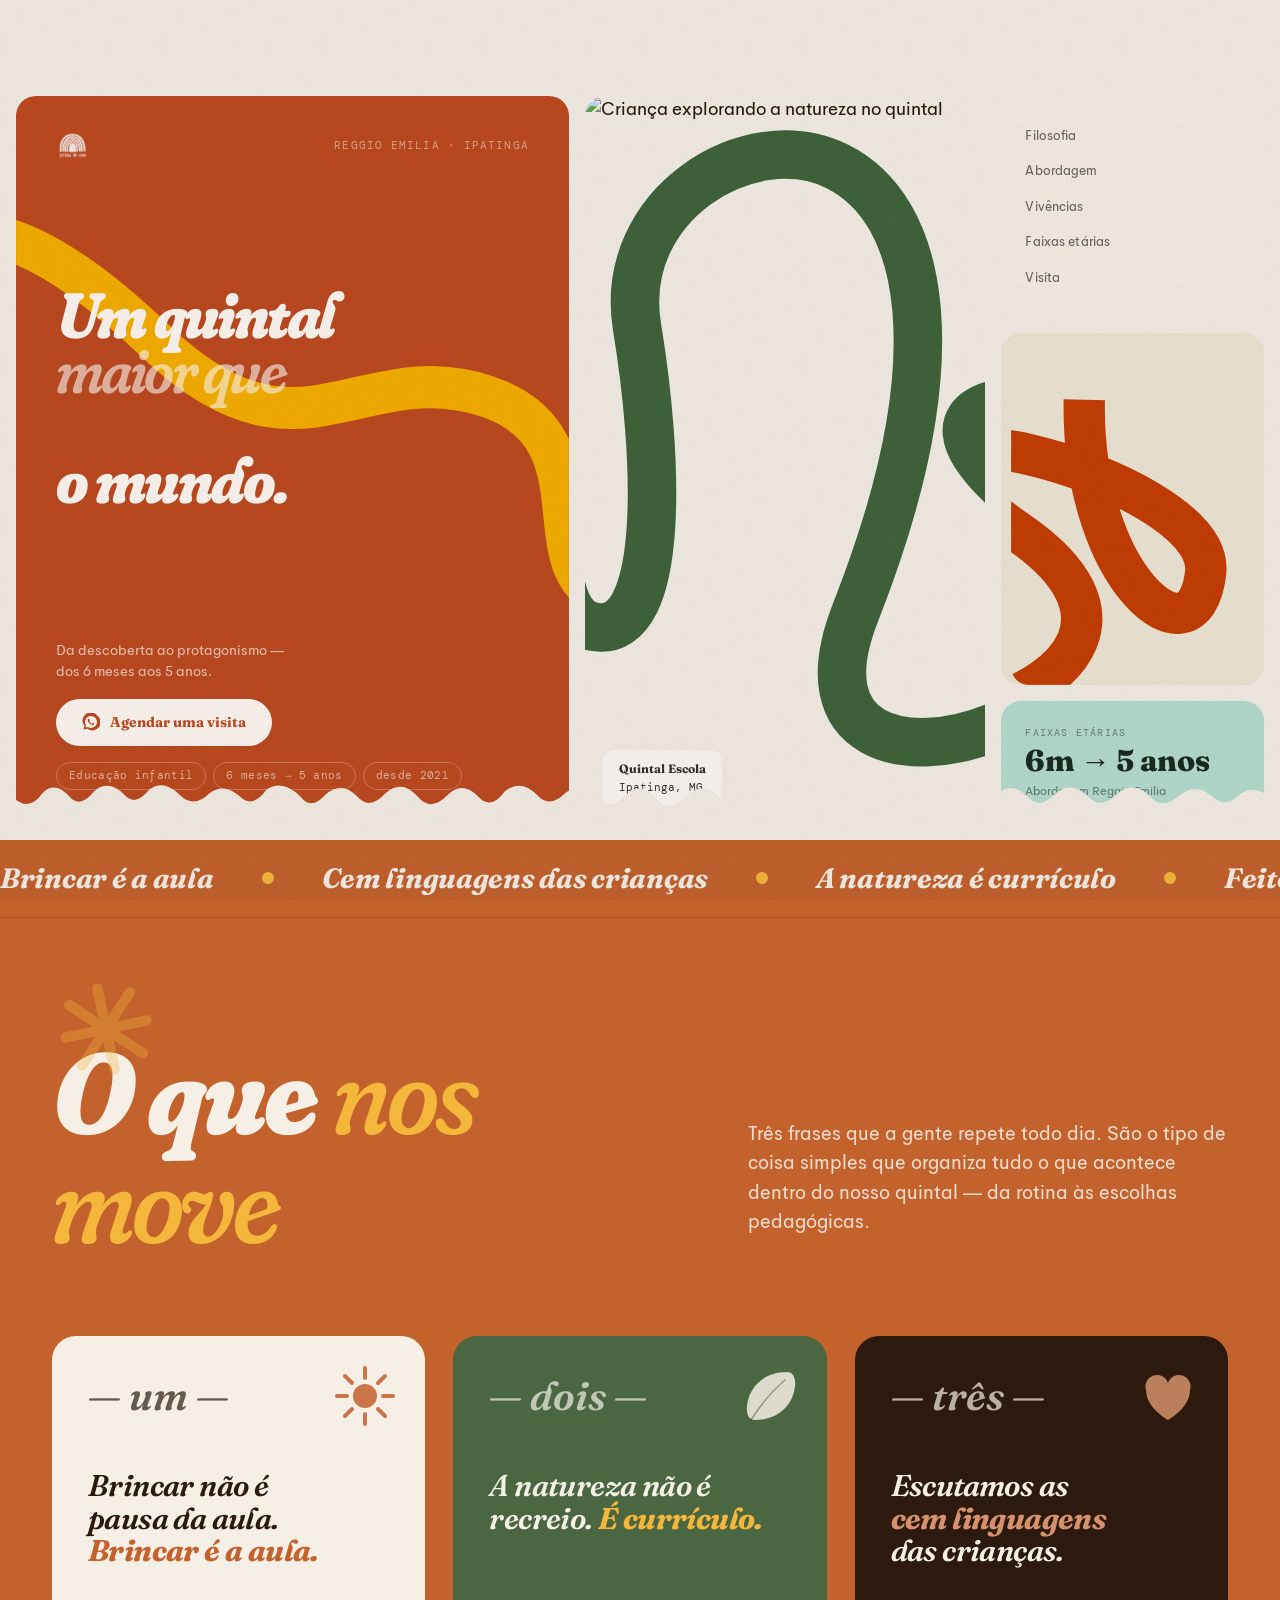
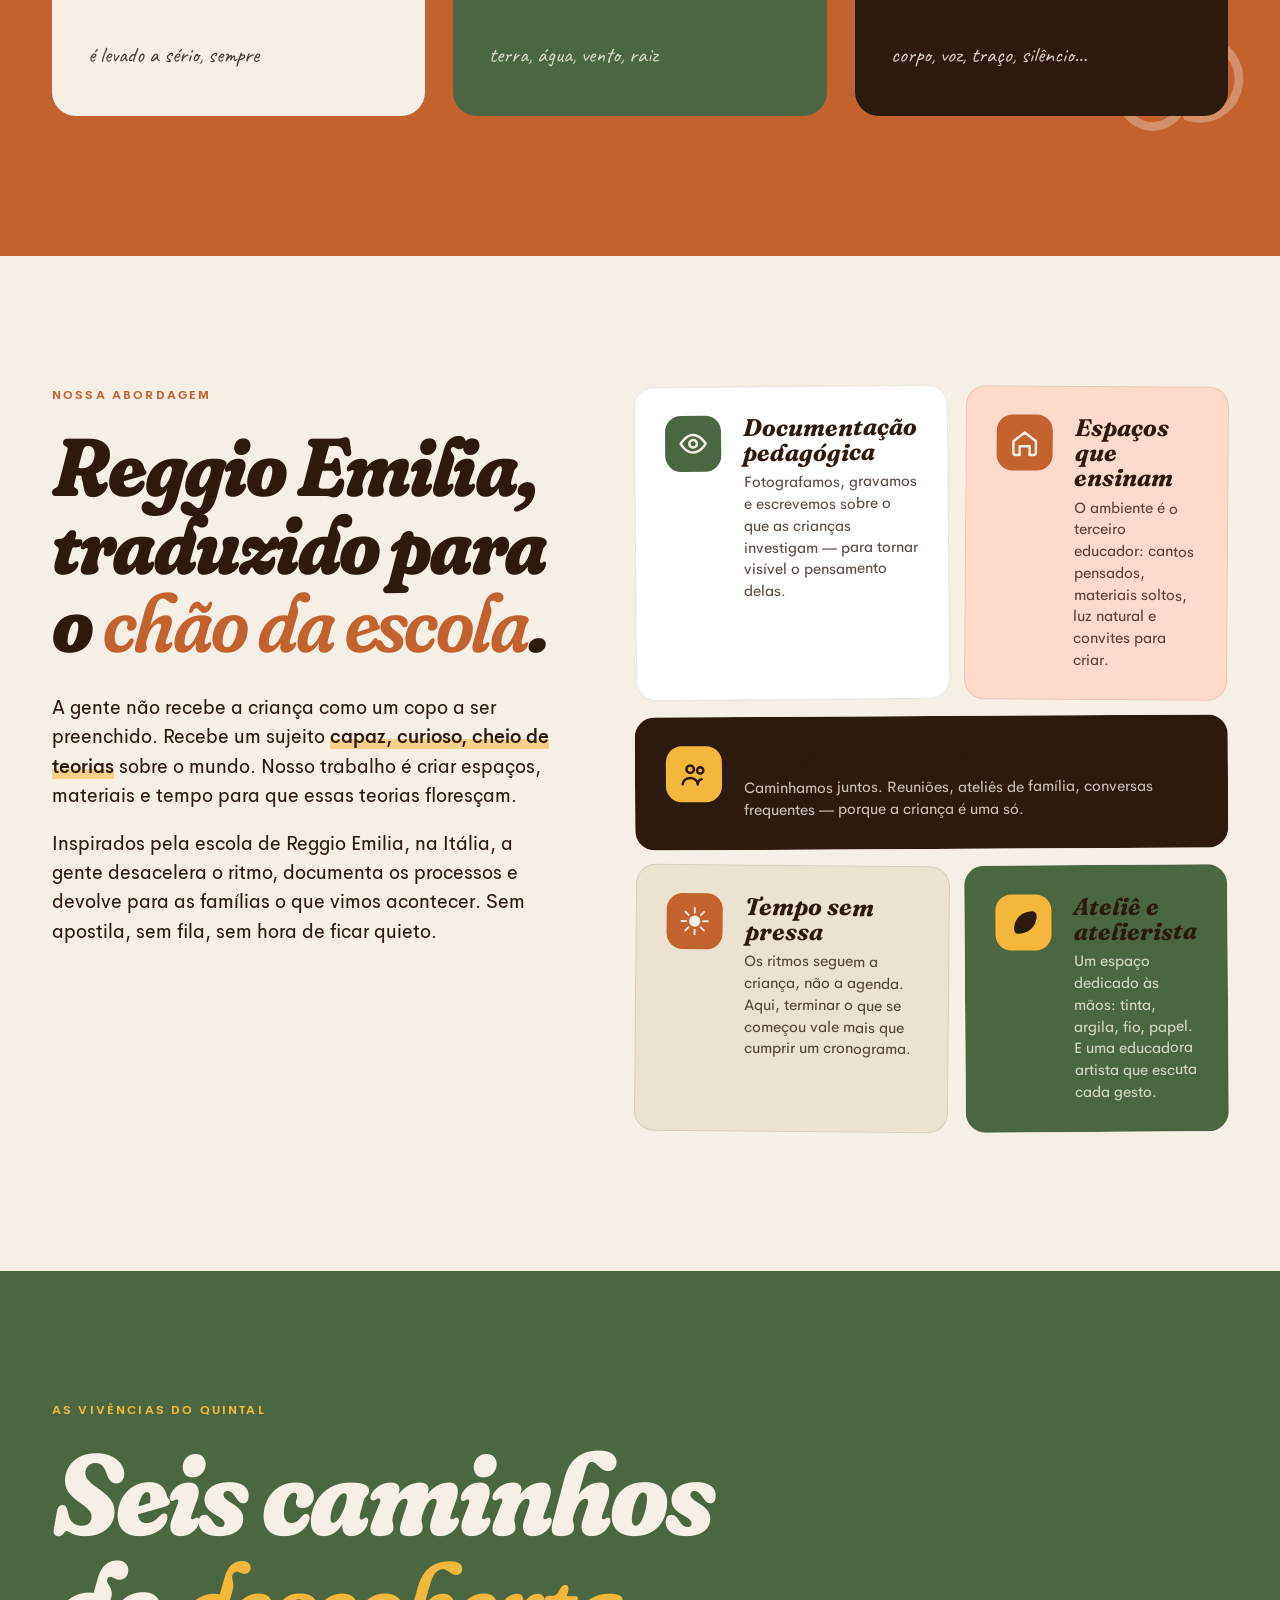
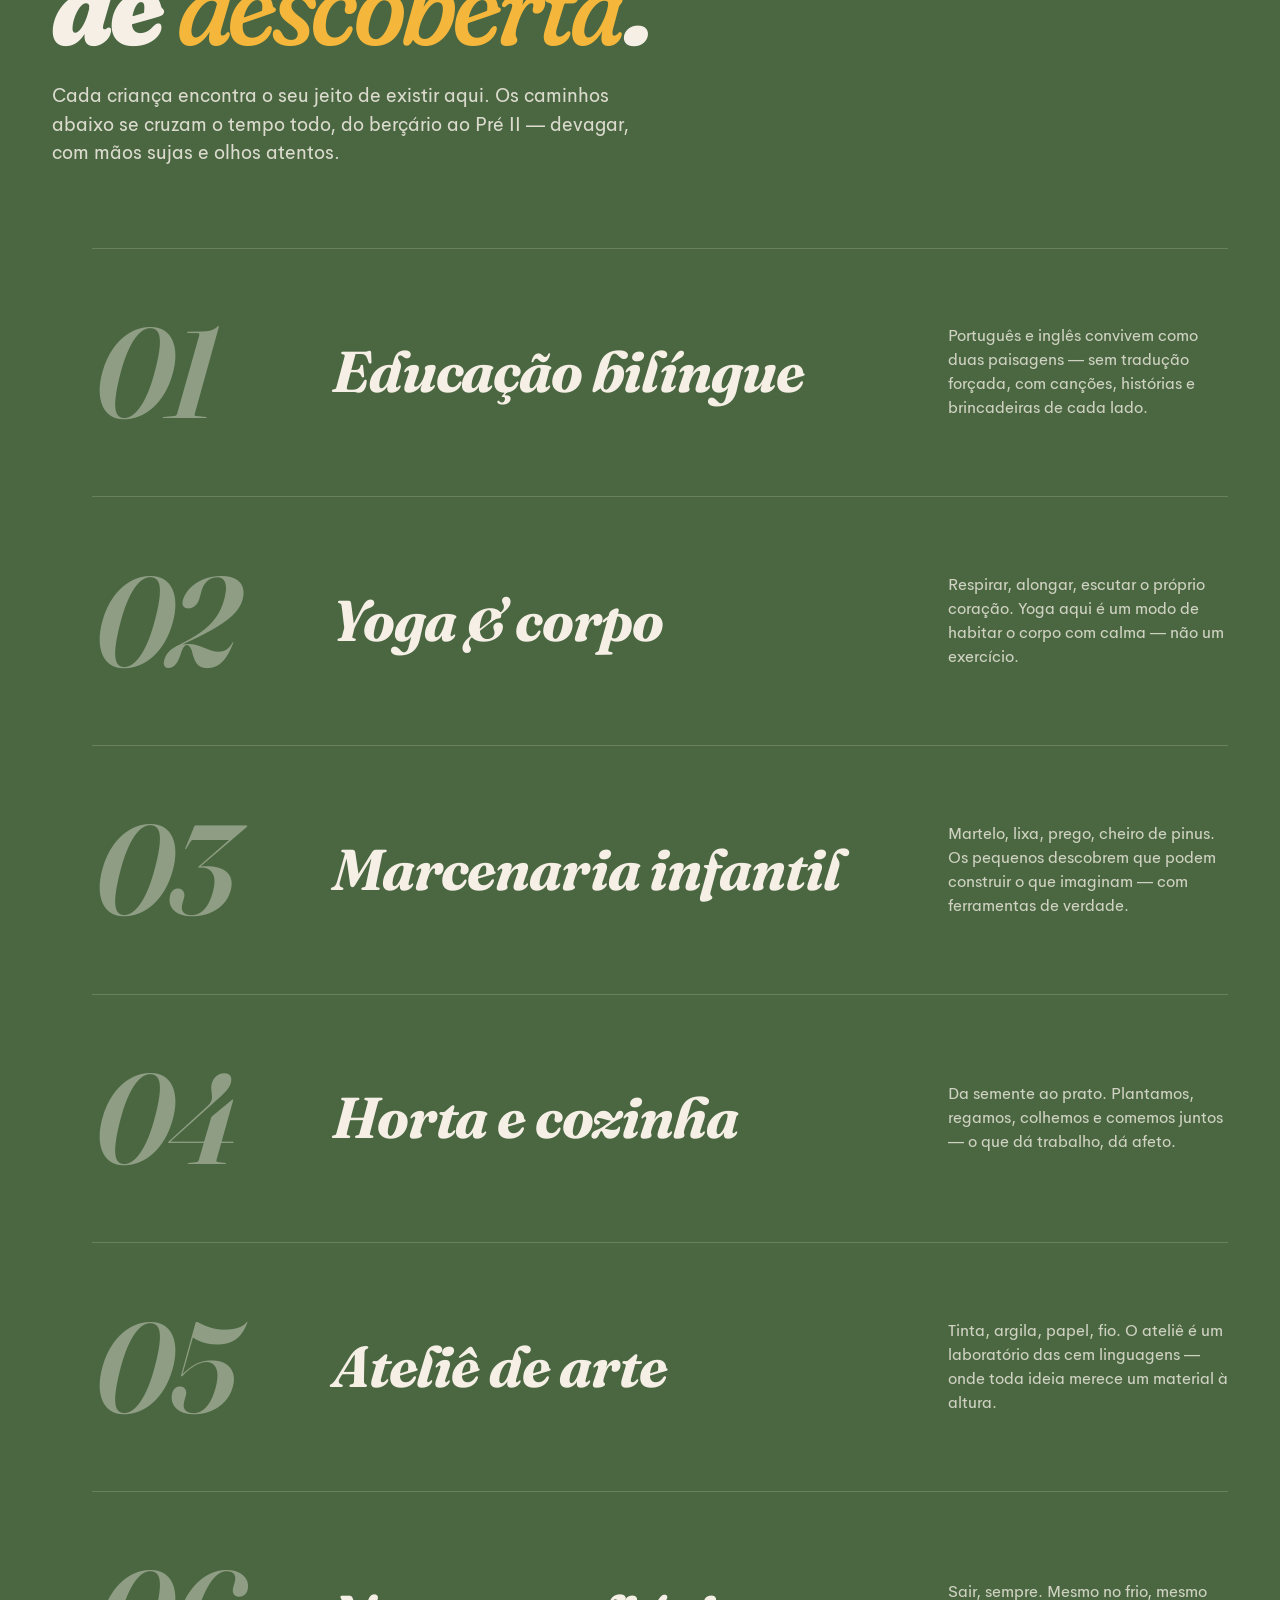
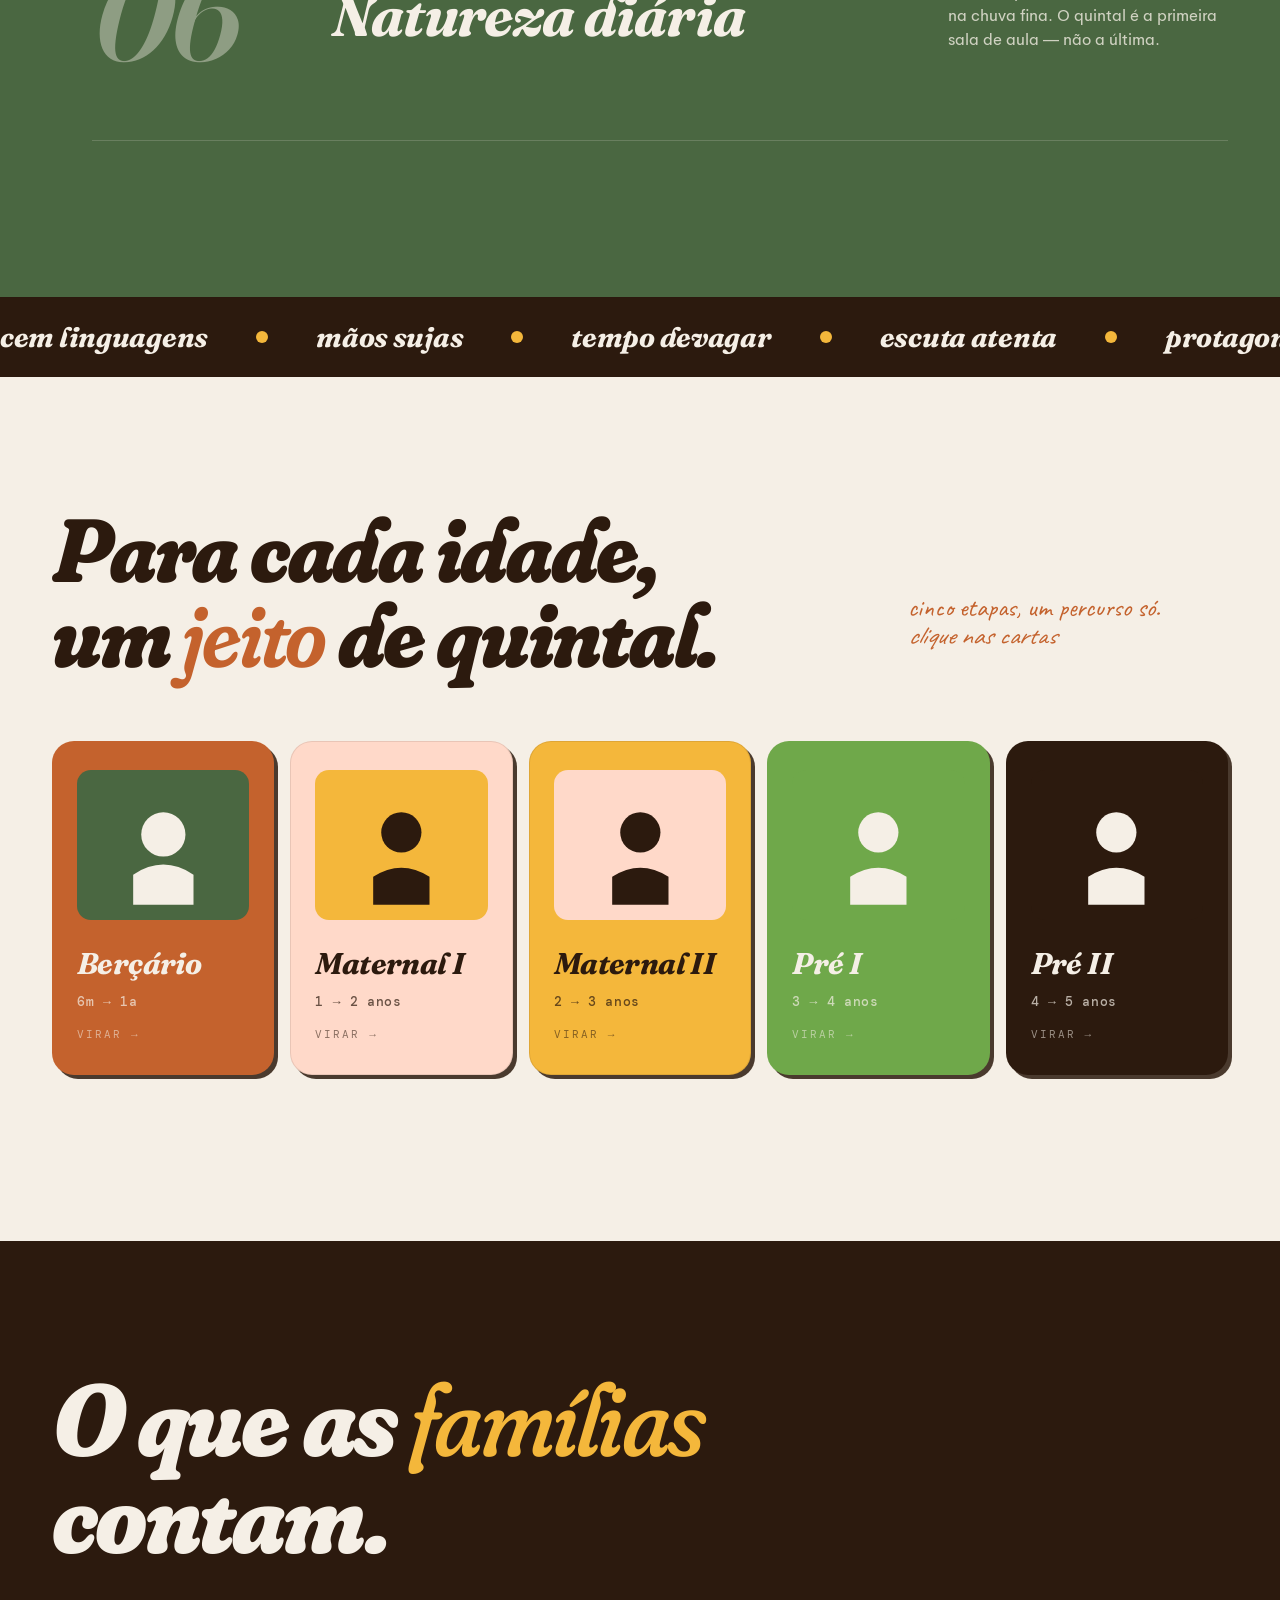
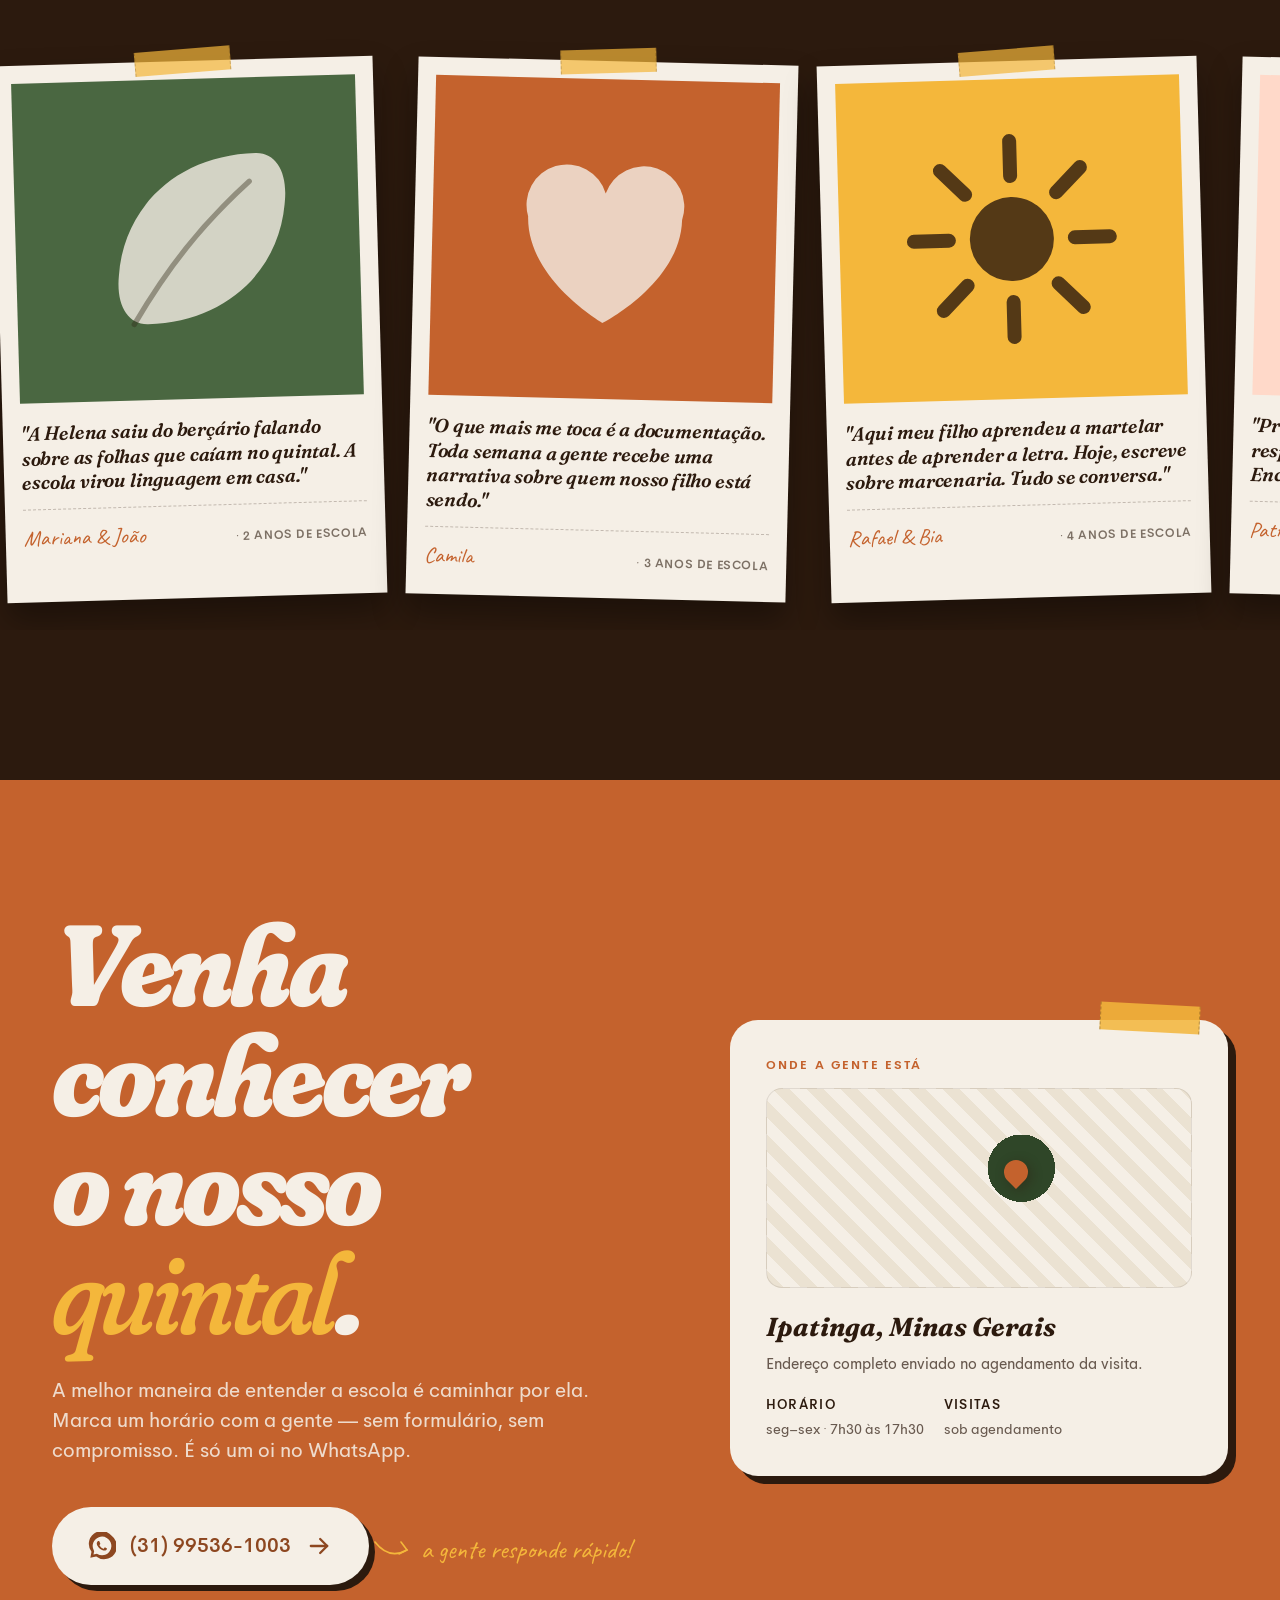
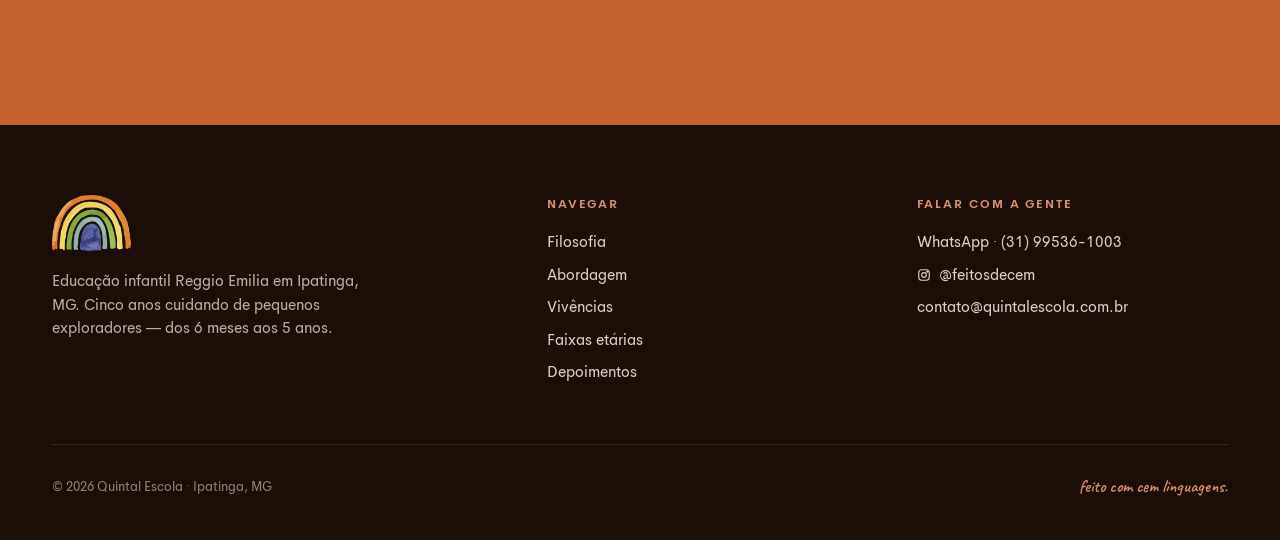
==== commit a19c9d4c: "Refine hero: doodles SVG integrados + refinamentos editoriais Integra os 3 doodles exportados (amare" ====
--- a/index.html
+++ b/index.html
@@ -112,6 +112,7 @@
 
     <!-- BLOCO ESQUERDO: logo + título + CTA -->
     <div class="hero__left">
+      <img src="project/assets/Doodle-esquerdo.svg" class="hero__deco-overlay" aria-hidden="true" alt="">
       <div class="hero__left-top">
         <a href="#top" aria-label="Quintal Escola">
           <img src="project/assets/logo-quintal.png" alt="Quintal Escola" class="hero__brand-logo">
@@ -141,6 +142,7 @@
     <div class="hero__photo-card">
       <img src="project/assets/hero-principal.png"
            alt="Criança explorando a natureza no quintal" loading="eager">
+      <img src="project/assets/doodle-meio.svg" class="hero__deco-overlay" aria-hidden="true" alt="">
       <div class="hero__photo-badge">
         <strong>Quintal Escola</strong>
         Ipatinga, MG
@@ -158,40 +160,7 @@
       </nav>
 
       <div class="hero__deco" aria-hidden="true">
-        <!-- Flor grande cortada na base -->
-        <svg class="hero__deco-flower" viewBox="0 0 220 260" fill="none">
-          <g transform="translate(110,200)">
-            <ellipse rx="28" ry="88" transform="rotate(0)"   fill="#BE4A20" opacity="0.85"/>
-            <ellipse rx="28" ry="88" transform="rotate(40)"  fill="#C8622E" opacity="0.75"/>
-            <ellipse rx="28" ry="88" transform="rotate(80)"  fill="#D4784A" opacity="0.65"/>
-            <ellipse rx="28" ry="88" transform="rotate(120)" fill="#BE4A20" opacity="0.75"/>
-            <ellipse rx="28" ry="88" transform="rotate(160)" fill="#C8622E" opacity="0.70"/>
-            <ellipse rx="28" ry="88" transform="rotate(200)" fill="#BE4A20" opacity="0.80"/>
-            <ellipse rx="28" ry="88" transform="rotate(240)" fill="#D4784A" opacity="0.70"/>
-            <ellipse rx="28" ry="88" transform="rotate(280)" fill="#C8622E" opacity="0.75"/>
-            <ellipse rx="28" ry="88" transform="rotate(320)" fill="#BE4A20" opacity="0.85"/>
-          </g>
-          <circle cx="110" cy="200" r="34" fill="#8B2A0A"/>
-          <circle cx="110" cy="200" r="20" fill="#A83818" opacity="0.8"/>
-        </svg>
-        <!-- Folhas saindo da borda direita -->
-        <svg class="hero__deco-leaf" viewBox="0 0 160 120" fill="none">
-          <path d="M10,120 Q40,80 80,60 Q120,40 150,10" stroke="#6FA84A" stroke-width="4"
-                stroke-linecap="round" fill="none"/>
-          <ellipse cx="80" cy="62" rx="22" ry="34" fill="#6FA84A" opacity="0.7"
-                   transform="rotate(-30,80,62)"/>
-          <ellipse cx="120" cy="38" rx="16" ry="26" fill="#4E7E2F" opacity="0.65"
-                   transform="rotate(-50,120,38)"/>
-          <ellipse cx="42" cy="88" rx="18" ry="28" fill="#8BAF6A" opacity="0.60"
-                   transform="rotate(-15,42,88)"/>
-        </svg>
-        <!-- Asterisco decorativo -->
-        <svg class="hero__deco-star" viewBox="0 0 48 48" fill="none">
-          <line x1="24" y1="4"  x2="24" y2="44" stroke="#F4B73B" stroke-width="3.5" stroke-linecap="round"/>
-          <line x1="4"  y1="24" x2="44" y2="24" stroke="#F4B73B" stroke-width="3.5" stroke-linecap="round"/>
-          <line x1="9.4" y1="9.4"   x2="38.6" y2="38.6" stroke="#F4B73B" stroke-width="3.5" stroke-linecap="round"/>
-          <line x1="38.6" y1="9.4"  x2="9.4"  y2="38.6" stroke="#F4B73B" stroke-width="3.5" stroke-linecap="round"/>
-        </svg>
+        <img src="project/assets/doodle-direito.svg" class="hero__deco-img" alt="">
       </div>
 
       <div class="hero__info-card">
--- a/project/styles.css
+++ b/project/styles.css
@@ -221,15 +221,15 @@
 .hero__grid {
   display: grid;
   grid-template-columns: 2fr 1.45fr 0.95fr;
-  gap: 12px;
-  padding: 14px;
+  gap: 16px;
+  padding: 16px;
   height: 100%;
 }
 
 /* LEFT BLOCK */
 .hero__left {
   background: #BE4A20;
-  border-radius: 22px;
+  border-radius: 20px;
   padding: 34px 40px;
   display: flex;
   flex-direction: column;
@@ -243,7 +243,9 @@
   display: flex;
   align-items: center;
   justify-content: space-between;
-  margin-bottom: 8px;
+  margin-bottom: 16px;
+  position: relative;
+  z-index: 2;
 }
 .hero__brand-logo {
   height: 32px;
@@ -262,7 +264,7 @@
   font-family: var(--display-font);
   font-size: clamp(38px, 5vw, 78px);
   font-weight: 800;
-  line-height: 0.88;
+  line-height: 0.86;
   letter-spacing: -0.04em;
   color: #FFF8F2;
   flex: 1;
@@ -270,6 +272,8 @@
   flex-direction: column;
   justify-content: center;
   margin: 0;
+  position: relative;
+  z-index: 2;
 }
 .hero__title em {
   font-style: italic;
@@ -279,8 +283,10 @@
 .hero__left-bottom {
   display: flex;
   flex-direction: column;
-  gap: 14px;
-  margin-top: 16px;
+  gap: 16px;
+  margin-top: 24px;
+  position: relative;
+  z-index: 2;
 }
 .hero__sub {
   font-size: 13.5px;
@@ -355,60 +361,62 @@
   margin-bottom: 2px;
 }
 
+/* DOODLE OVERLAYS */
+.hero__deco-overlay {
+  position: absolute;
+  inset: 0;
+  width: 100%;
+  height: 100%;
+  object-fit: fill;
+  pointer-events: none;
+  z-index: 1;
+}
+.hero__photo-card img:first-of-type { position: relative; z-index: 0; }
+.hero__photo-badge { z-index: 4; }
+
 /* RIGHT COLUMN */
 .hero__right {
   display: grid;
   grid-template-rows: auto 1fr auto;
-  gap: 12px;
+  gap: 16px;
 }
 .hero__nav-card {
   background: #F6F0E5;
-  border-radius: 18px;
-  padding: 20px 22px;
+  border-radius: 20px;
+  padding: 24px 24px;
   display: flex;
   flex-direction: column;
-  gap: 2px;
+  gap: 4px;
 }
 .hero__nav-card a {
-  font-size: 12.5px;
+  font-size: 13px;
   color: #383030;
   text-decoration: none;
-  padding: 5px 0;
-  opacity: 0.62;
+  padding: 6px 0;
+  opacity: 0.72;
   transition: opacity 150ms ease, transform 150ms ease;
   display: block;
+  letter-spacing: 0.01em;
 }
 .hero__nav-card a:hover { opacity: 1; transform: translateX(5px); }
 .hero__deco {
   background: #EFE6D5;
-  border-radius: 18px;
+  border-radius: 20px;
   position: relative;
   overflow: hidden;
 }
-.hero__deco-flower {
+.hero__deco-img {
   position: absolute;
-  bottom: -40px; left: 50%;
-  transform: translateX(-50%);
-  width: 200px;
-  filter: drop-shadow(0 4px 14px rgba(0,0,0,0.10));
-}
-.hero__deco-leaf {
-  position: absolute;
-  bottom: -8px; right: -18px;
-  width: 128px;
-  filter: drop-shadow(0 2px 8px rgba(0,0,0,0.08));
-}
-.hero__deco-star {
-  position: absolute;
-  top: 16px; right: 20px;
-  width: 30px;
-  animation: spinStar 22s linear infinite;
-}
-@keyframes spinStar { to { transform: rotate(360deg); } }
+  inset: 0;
+  width: 100%;
+  height: 100%;
+  object-fit: fill;
+  pointer-events: none;
+}
 .hero__info-card {
   background: #B5DDD0;
-  border-radius: 18px;
-  padding: 20px 22px;
+  border-radius: 20px;
+  padding: 24px 24px;
 }
 .hero__info-label {
   display: block;
@@ -423,7 +431,7 @@
 .hero__info-big {
   display: block;
   font-family: var(--display-font);
-  font-size: 26px;
+  font-size: 30px;
   font-weight: 800;
   line-height: 1;
   color: #1A2B20;
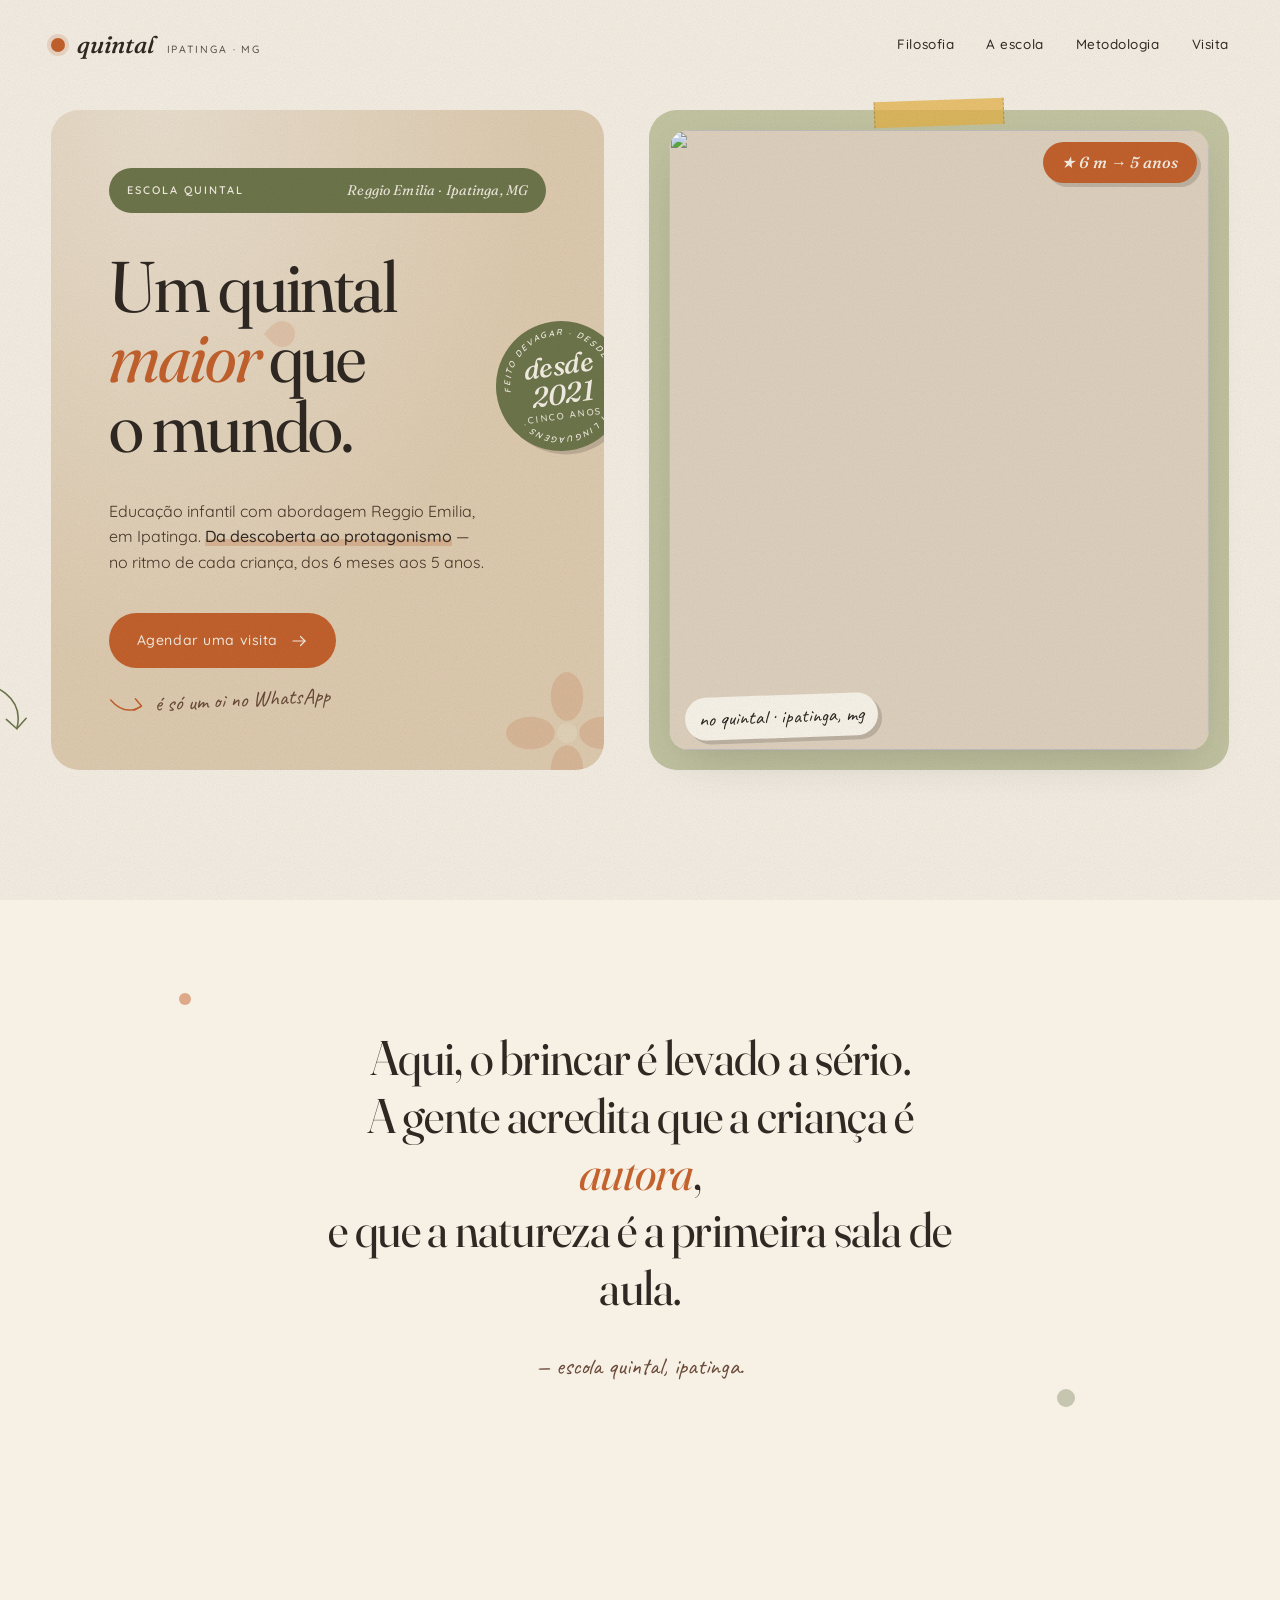
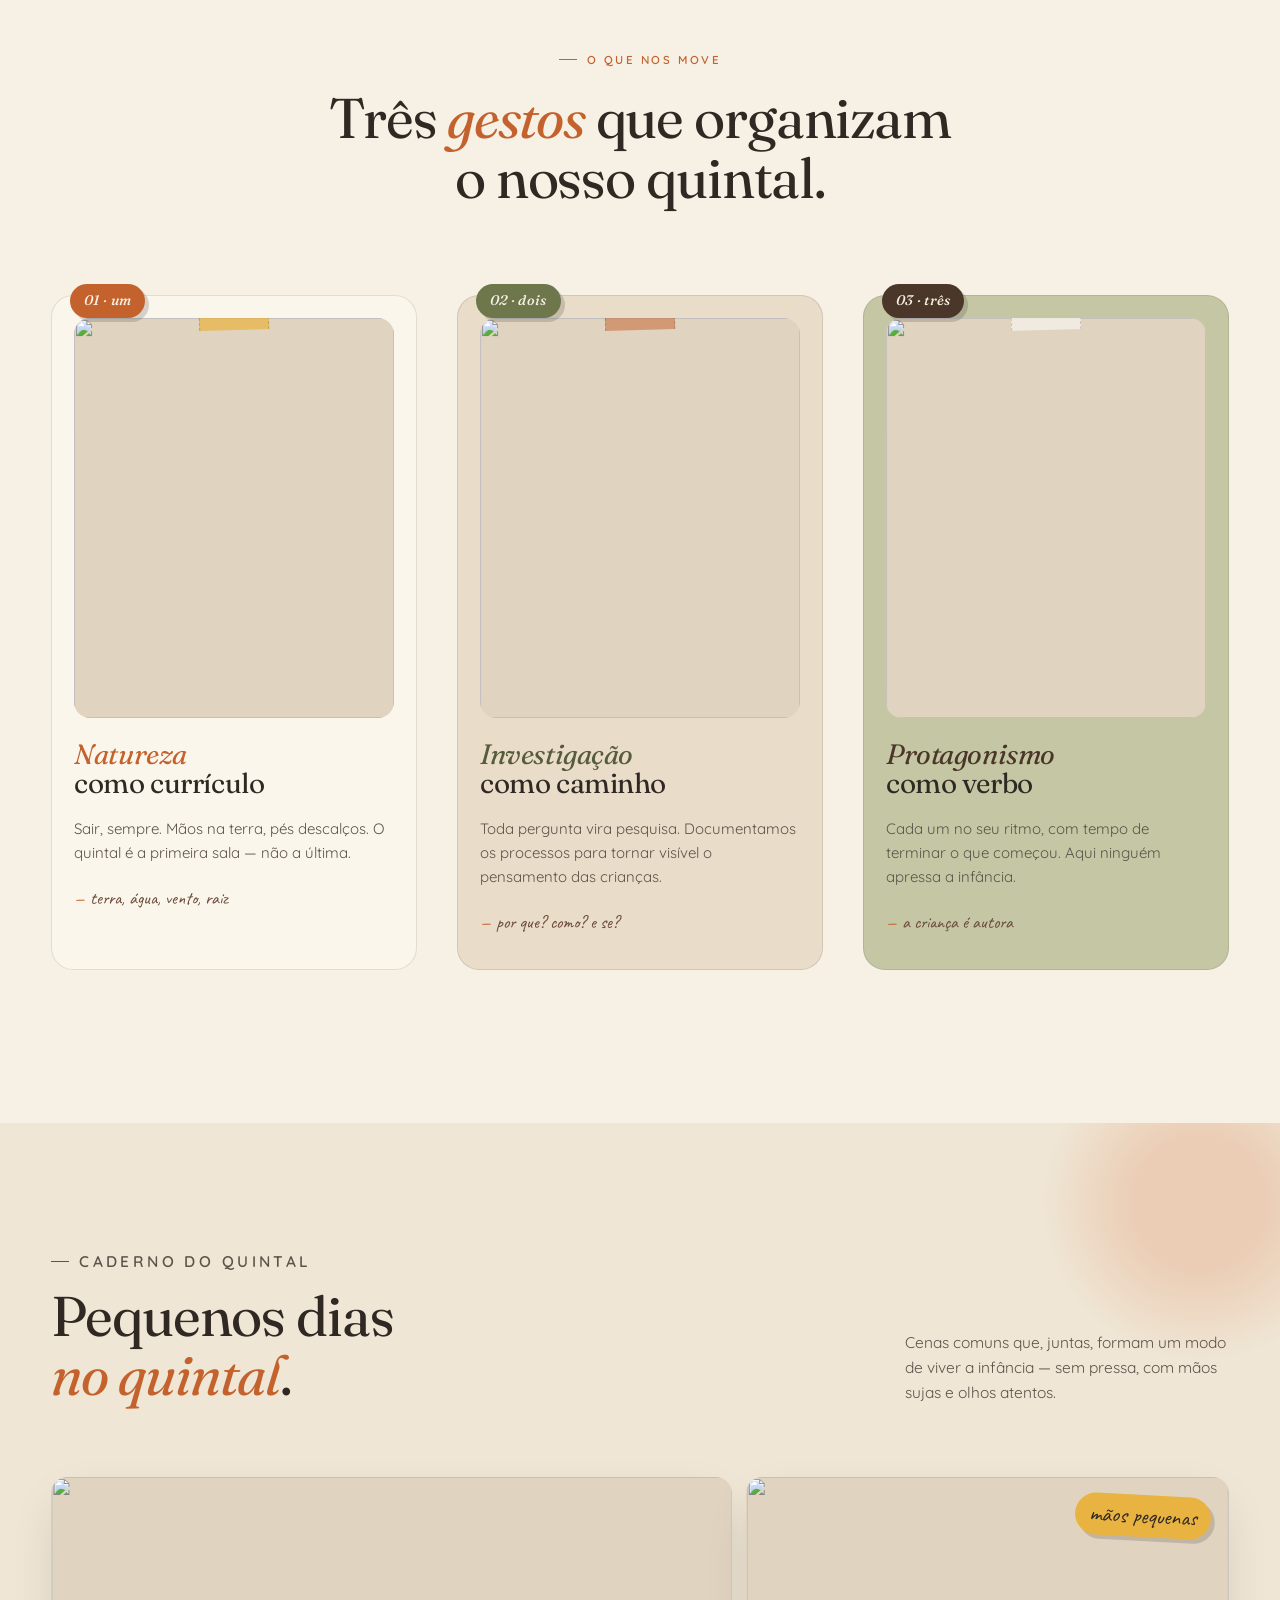
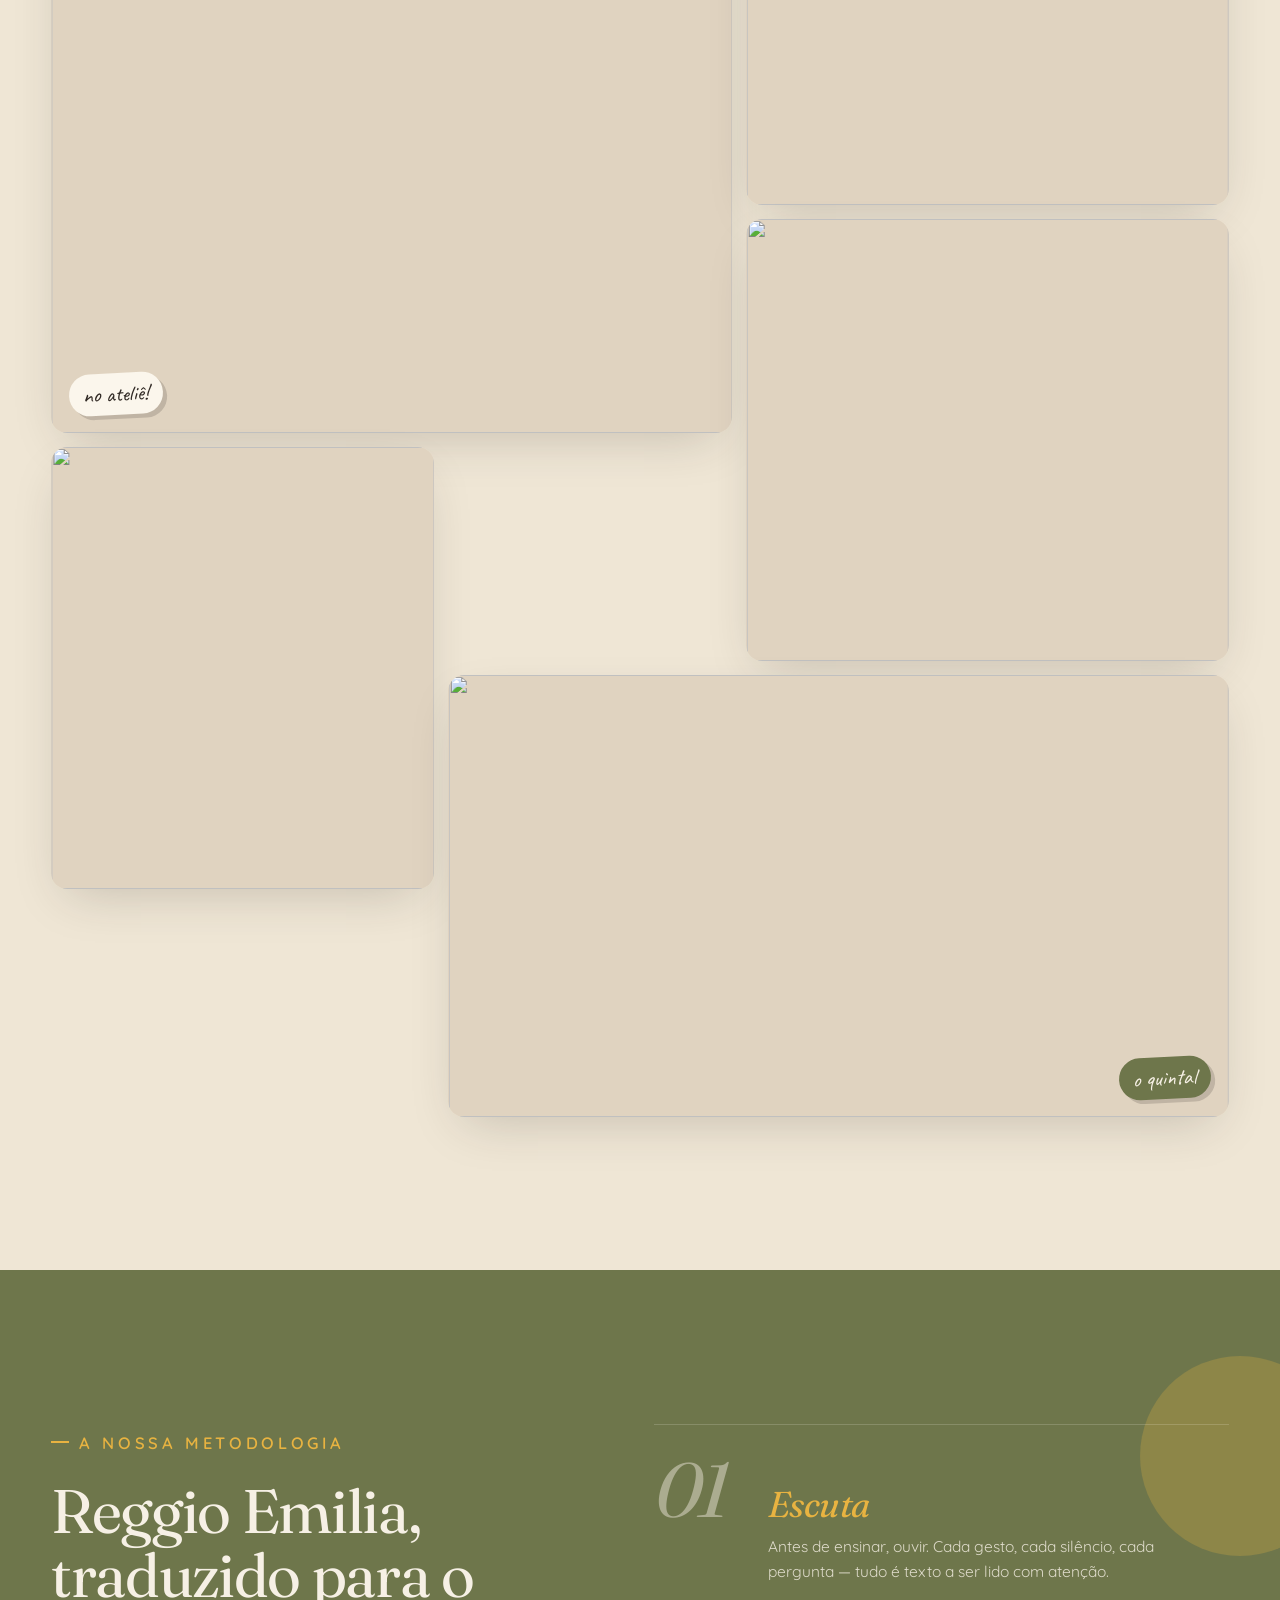
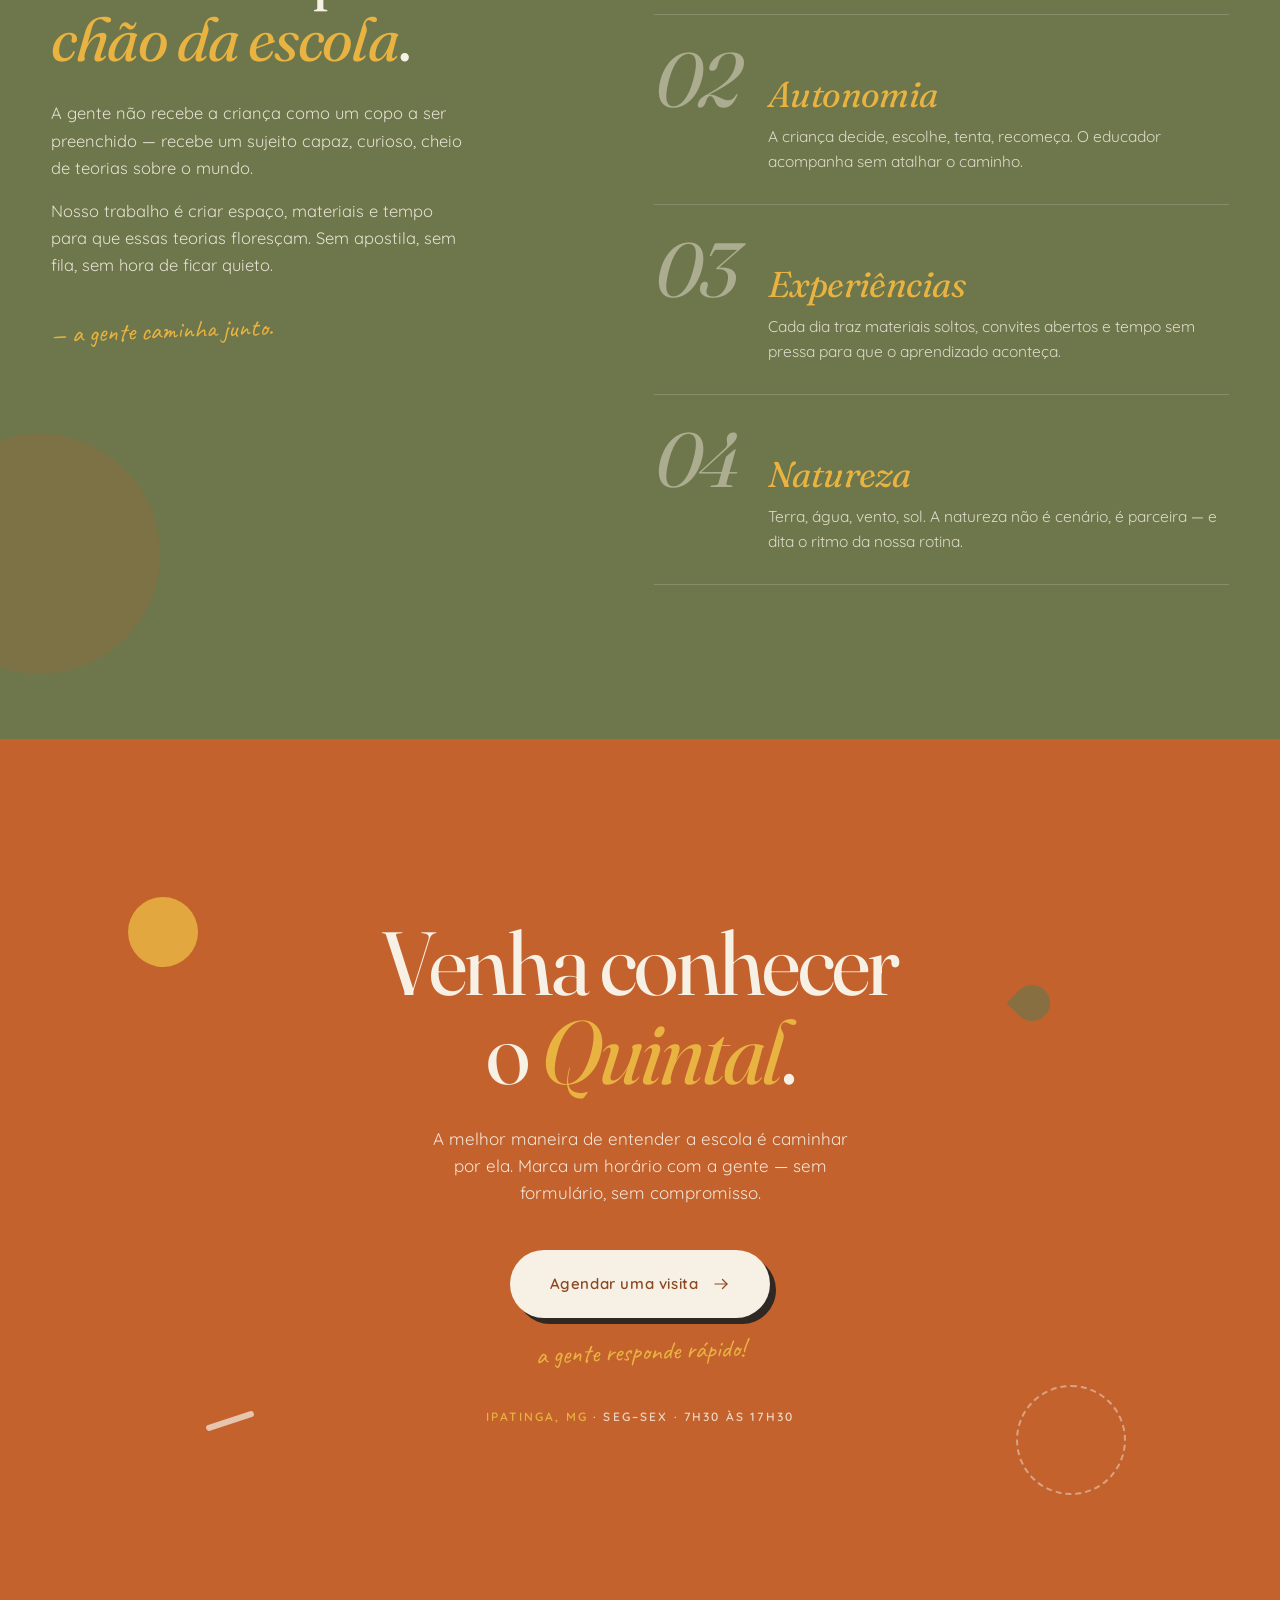
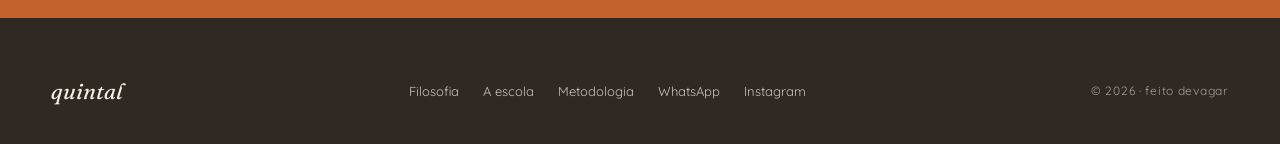
==== commit 0d441b33: "Reformula landing page do zero baseado no handoff Claude Design Nova estrutura completa: header + he" ====
--- a/index.html
+++ b/index.html
@@ -3,76 +3,38 @@
 <head>
 <meta charset="utf-8">
 <meta name="viewport" content="width=device-width, initial-scale=1">
-<title>Quintal Escola — Um quintal maior que o mundo</title>
-<meta name="description" content="Educação infantil Reggio Emilia em Ipatinga, MG. Da descoberta ao protagonismo — dos 6 meses aos 5 anos.">
+<title>Quintal — Um quintal maior que o mundo</title>
+<meta name="description" content="Educação infantil com abordagem Reggio Emilia em Ipatinga, MG. Da descoberta ao protagonismo — dos 6 meses aos 5 anos.">
+<link rel="preconnect" href="https://fonts.gstatic.com" crossorigin>
+<link rel="stylesheet" href="project/tokens.css">
 <link rel="stylesheet" href="project/styles.css">
-<link rel="preconnect" href="https://fonts.gstatic.com" crossorigin>
+<script src="project/image-slot.js"></script>
 </head>
-<body data-grain="true" data-quilt-hero="false" data-motif-density="medium" data-display-font="Fraunces" data-primary="#C4622D">
-
-<!-- ============================================================
-     SHARED INLINE SVG SYMBOLS (motifs + icons)
-     ============================================================ -->
+<body>
+
+<!-- Shared SVG symbols -->
 <svg width="0" height="0" style="position:absolute" aria-hidden="true">
   <defs>
-    <symbol id="i-leaf" viewBox="0 0 64 64">
-      <path d="M52 8C30 8 14 22 12 42c-1 8 2 14 8 14 22 0 38-14 40-34 1-8-2-14-8-14z" fill="currentColor"/>
-      <path d="M16 56C26 40 36 28 50 16" stroke="rgba(44,26,14,0.4)" stroke-width="1.5" fill="none" stroke-linecap="round"/>
+    <symbol id="i-arrow" viewBox="0 0 24 24" fill="none" stroke="currentColor" stroke-width="1.6" stroke-linecap="round" stroke-linejoin="round">
+      <line x1="4" y1="12" x2="20" y2="12"/>
+      <polyline points="14 6 20 12 14 18"/>
     </symbol>
-    <symbol id="i-asterisk" viewBox="0 0 64 64">
-      <g stroke="currentColor" stroke-width="6" stroke-linecap="round">
-        <line x1="32" y1="8" x2="32" y2="56"/>
-        <line x1="8" y1="32" x2="56" y2="32"/>
-        <line x1="14" y1="14" x2="50" y2="50"/>
-        <line x1="50" y1="14" x2="14" y2="50"/>
+    <symbol id="i-flower" viewBox="0 0 64 64">
+      <g fill="currentColor">
+        <ellipse cx="32" cy="14" rx="8" ry="12"/>
+        <ellipse cx="50" cy="32" rx="12" ry="8"/>
+        <ellipse cx="32" cy="50" rx="8" ry="12"/>
+        <ellipse cx="14" cy="32" rx="12" ry="8"/>
       </g>
+      <circle cx="32" cy="32" r="5" fill="#F6F0E5"/>
     </symbol>
-    <symbol id="i-spiral" viewBox="0 0 64 64">
-      <path d="M32 32 m-2 0 a2 2 0 1 1 4 0 a6 6 0 1 1 -6 -6 a10 10 0 1 1 10 10 a14 14 0 1 1 -14 -14 a18 18 0 1 1 18 18" fill="none" stroke="currentColor" stroke-width="4" stroke-linecap="round"/>
+    <symbol id="i-hand-arrow" viewBox="0 0 40 22" fill="none" stroke="currentColor" stroke-width="1.6" stroke-linecap="round" stroke-linejoin="round">
+      <path d="M2 4 Q 16 22 34 12"/>
+      <polyline points="28 4 34 12 26 16"/>
     </symbol>
-    <symbol id="i-sun" viewBox="0 0 64 64">
-      <circle cx="32" cy="32" r="12" fill="currentColor"/>
-      <g stroke="currentColor" stroke-width="4" stroke-linecap="round">
-        <line x1="32" y1="4" x2="32" y2="14"/>
-        <line x1="32" y1="50" x2="32" y2="60"/>
-        <line x1="4" y1="32" x2="14" y2="32"/>
-        <line x1="50" y1="32" x2="60" y2="32"/>
-        <line x1="12" y1="12" x2="19" y2="19"/>
-        <line x1="45" y1="45" x2="52" y2="52"/>
-        <line x1="52" y1="12" x2="45" y2="19"/>
-        <line x1="19" y1="45" x2="12" y2="52"/>
-      </g>
-    </symbol>
-    <symbol id="i-heart" viewBox="0 0 64 64">
-      <path d="M32 56s-22-12-22-30a10 10 0 0 1 22-7 10 10 0 0 1 22 7c0 18-22 30-22 30z" fill="currentColor"/>
-    </symbol>
-    <symbol id="i-wave" viewBox="0 0 64 64">
-      <path d="M4 32 Q16 12 32 32 T60 32" stroke="currentColor" stroke-width="6" stroke-linecap="round" fill="none"/>
-    </symbol>
-    <symbol id="i-whatsapp" viewBox="0 0 24 24">
-      <path d="M20.5 3.5A11 11 0 0 0 3 17l-1 5 5-1a11 11 0 0 0 13.5-17.5zM12 20a8 8 0 0 1-4-1.1l-.3-.2-3 .6.6-3-.2-.3A8 8 0 1 1 12 20zm4.4-6c-.2-.1-1.4-.7-1.6-.8-.2-.1-.4-.1-.5.1l-.7.9c-.1.2-.3.2-.5.1a6.5 6.5 0 0 1-3.2-2.8c-.2-.4.2-.4.6-1.2.1-.2 0-.3 0-.4l-.7-1.7c-.2-.4-.4-.4-.5-.4h-.5c-.2 0-.4 0-.6.3a2.4 2.4 0 0 0-.7 1.7c0 1 .7 2 .8 2.2 0 .2 1.5 2.4 3.7 3.4 1.4.6 2 .6 2.6.5.4 0 1.2-.5 1.4-1 .2-.5.2-1 .1-1z" fill="currentColor"/>
-    </symbol>
-    <symbol id="i-instagram" viewBox="0 0 24 24" fill="none" stroke="currentColor" stroke-width="2" stroke-linecap="round" stroke-linejoin="round">
-      <rect x="3" y="3" width="18" height="18" rx="5"/>
-      <circle cx="12" cy="12" r="4"/>
-      <circle cx="17.5" cy="6.5" r="0.8" fill="currentColor"/>
-    </symbol>
-    <symbol id="i-arrow-r" viewBox="0 0 24 24" fill="none" stroke="currentColor" stroke-width="2" stroke-linecap="round" stroke-linejoin="round">
-      <line x1="5" y1="12" x2="19" y2="12"/>
-      <polyline points="13 6 19 12 13 18"/>
-    </symbol>
-    <symbol id="i-eye" viewBox="0 0 24 24" fill="none" stroke="currentColor" stroke-width="2" stroke-linecap="round" stroke-linejoin="round">
-      <path d="M2 12s4-7 10-7 10 7 10 7-4 7-10 7S2 12 2 12z"/>
-      <circle cx="12" cy="12" r="3"/>
-    </symbol>
-    <symbol id="i-home" viewBox="0 0 24 24" fill="none" stroke="currentColor" stroke-width="2" stroke-linecap="round" stroke-linejoin="round">
-      <path d="M3 11l9-7 9 7v9a2 2 0 0 1-2 2h-3v-7h-8v7H5a2 2 0 0 1-2-2v-9z"/>
-    </symbol>
-    <symbol id="i-people" viewBox="0 0 24 24" fill="none" stroke="currentColor" stroke-width="2" stroke-linecap="round" stroke-linejoin="round">
-      <circle cx="9" cy="8" r="3"/>
-      <path d="M3 20c0-3 3-5 6-5s6 2 6 5"/>
-      <circle cx="17" cy="9" r="2.5"/>
-      <path d="M15 20c0-2 1-3.5 3-4"/>
+    <symbol id="i-curve-arrow" viewBox="0 0 80 80" fill="none" stroke="currentColor" stroke-width="1.6" stroke-linecap="round" stroke-linejoin="round">
+      <path d="M8 12 C 24 8, 60 18, 56 52"/>
+      <polyline points="44 44 56 52 64 40"/>
     </symbol>
   </defs>
 </svg>
@@ -81,511 +43,299 @@
 <!-- ============================================================
      HEADER
      ============================================================ -->
-<header class="site-header" id="header">
+<header class="site-header">
   <div class="container site-header__inner">
-    <a class="brand brand--img" href="#top" aria-label="Quintal Escola — início">
-      <img src="project/assets/logo-quintal.png" alt="Quintal Escola" class="brand__logo">
+    <a class="brand" href="#top">
+      quintal<small>Ipatinga · MG</small>
     </a>
     <nav class="nav" id="nav">
       <a href="#filosofia">Filosofia</a>
-      <a href="#abordagem">Abordagem</a>
-      <a href="#vivencias">Vivências</a>
-      <a href="#faixas">Faixas etárias</a>
+      <a href="#valores">A escola</a>
+      <a href="#metodologia">Metodologia</a>
       <a href="#visita">Visita</a>
     </nav>
-    <a class="btn header-cta-desktop" href="https://wa.me/5531995361003" target="_blank" rel="noopener">
-      <svg width="18" height="18"><use href="#i-whatsapp"/></svg>
-      Agendar visita
+    <button class="nav-toggle" id="navToggle" aria-label="Menu"><span></span></button>
+  </div>
+</header>
+
+
+<!-- ============================================================
+     HERO
+     ============================================================ -->
+<section class="hero" id="top">
+  <div class="container">
+    <div class="hero__grid">
+
+      <!-- Left block -->
+      <div class="hero__left">
+        <div class="hero__ribbon">
+          <span>Escola Quintal</span>
+          <span>Reggio Emilia · Ipatinga, MG</span>
+        </div>
+
+        <h1 class="hero__title">
+          Um quintal<br>
+          <em>maior</em> que<br>
+          o mundo.
+        </h1>
+
+        <p class="hero__sub">
+          Educação infantil com abordagem Reggio Emilia, em Ipatinga.
+          <strong>Da descoberta ao protagonismo</strong> — no ritmo de cada criança, dos 6 meses aos 5 anos.
+        </p>
+
+        <div class="hero__bottom">
+          <a class="btn btn--terra" href="https://wa.me/5531995361003" target="_blank" rel="noopener">
+            Agendar uma visita
+            <svg class="btn__arrow" width="18" height="18" aria-hidden="true"><use href="#i-arrow"/></svg>
+          </a>
+          <span class="hero__hand">
+            <svg aria-hidden="true"><use href="#i-hand-arrow"/></svg>
+            é só um oi no WhatsApp
+          </span>
+        </div>
+
+        <!-- circular rotating stamp -->
+        <div class="hero__stamp" aria-hidden="true">
+          <svg viewBox="0 0 200 200">
+            <defs>
+              <path id="circ" d="M 100, 100 m -78, 0 a 78,78 0 1,1 156,0 a 78,78 0 1,1 -156,0"/>
+            </defs>
+            <text fill="currentColor" font-family="Quicksand, sans-serif" font-size="13" font-weight="600" letter-spacing="3">
+              <textPath href="#circ">FEITO DEVAGAR · DESDE 2021 · CEM LINGUAGENS · </textPath>
+            </text>
+          </svg>
+          <div>
+            <strong>desde<br>2021</strong>
+            <span>cinco anos</span>
+          </div>
+        </div>
+
+        <svg class="hero__flower" aria-hidden="true"><use href="#i-flower"/></svg>
+      </div>
+
+      <!-- Right photo block -->
+      <div class="hero__right">
+        <span class="hero__tape" aria-hidden="true"></span>
+        <span class="hero__sticker-num">★ 6 m → 5 anos</span>
+        <div class="hero__photo-frame">
+          <image-slot
+            id="hero-photo"
+            shape="rounded"
+            radius="20"
+            placeholder="Foto principal · criança em contato com a natureza"
+            src="project/assets/hero-principal.png"></image-slot>
+        </div>
+        <span class="hero__caption">no quintal · ipatinga, mg</span>
+      </div>
+
+    </div>
+
+    <svg class="hero__doodle hero__doodle--arrow" aria-hidden="true"><use href="#i-curve-arrow"/></svg>
+  </div>
+</section>
+
+
+<!-- ============================================================
+     EDITORIAL STRIP
+     ============================================================ -->
+<section class="editorial-strip" id="filosofia">
+  <div class="container">
+    <p class="editorial-strip__quote">
+      Aqui, o brincar é levado a sério.<br>
+      A gente acredita que a criança é <em>autora</em>,<br>
+      e que a natureza é a <u>primeira sala</u> de aula.
+    </p>
+    <span class="editorial-strip__sig">— escola quintal, ipatinga.</span>
+  </div>
+</section>
+
+
+<!-- ============================================================
+     VALUES — three cards with personality
+     ============================================================ -->
+<section class="values" id="valores">
+  <div class="container">
+    <div class="values__head reveal">
+      <p class="eyebrow">O que nos move</p>
+      <h2>Três <em>gestos</em> que organizam<br>o nosso quintal.</h2>
+    </div>
+
+    <div class="values__grid">
+
+      <article class="value-card reveal">
+        <span class="value-card__badge">01 · um</span>
+        <div class="value-card__photo">
+          <image-slot
+            id="val-natureza"
+            shape="rounded"
+            radius="14"
+            placeholder="Natureza · folhas, terra, raiz"
+            src="https://images.unsplash.com/photo-1490750967868-88aa4486c946?w=800&q=80&auto=format&fit=crop"></image-slot>
+        </div>
+        <h3 class="value-card__title"><em>Natureza</em><br>como currículo</h3>
+        <p class="value-card__text">Sair, sempre. Mãos na terra, pés descalços. O quintal é a primeira sala — não a última.</p>
+        <span class="value-card__hand">terra, água, vento, raiz</span>
+      </article>
+
+      <article class="value-card reveal">
+        <span class="value-card__badge">02 · dois</span>
+        <div class="value-card__photo">
+          <image-slot
+            id="val-investigacao"
+            shape="rounded"
+            radius="14"
+            placeholder="Investigação · mãos pesquisando"
+            src="https://images.unsplash.com/photo-1503676260728-1c00da094a0b?w=800&q=80&auto=format&fit=crop"></image-slot>
+        </div>
+        <h3 class="value-card__title"><em>Investigação</em><br>como caminho</h3>
+        <p class="value-card__text">Toda pergunta vira pesquisa. Documentamos os processos para tornar visível o pensamento das crianças.</p>
+        <span class="value-card__hand">por que? como? e se?</span>
+      </article>
+
+      <article class="value-card reveal">
+        <span class="value-card__badge">03 · três</span>
+        <div class="value-card__photo">
+          <image-slot
+            id="val-protagonismo"
+            shape="rounded"
+            radius="14"
+            placeholder="Protagonismo · criança autora"
+            src="https://images.unsplash.com/photo-1545558014-8692077e9b5c?w=800&q=80&auto=format&fit=crop"></image-slot>
+        </div>
+        <h3 class="value-card__title"><em>Protagonismo</em><br>como verbo</h3>
+        <p class="value-card__text">Cada um no seu ritmo, com tempo de terminar o que começou. Aqui ninguém apressa a infância.</p>
+        <span class="value-card__hand">a criança é autora</span>
+      </article>
+
+    </div>
+  </div>
+</section>
+
+
+<!-- ============================================================
+     GALLERY
+     ============================================================ -->
+<section class="gallery">
+  <div class="container">
+    <div class="gallery__head reveal">
+      <div>
+        <p class="eyebrow eyebrow--olive">Caderno do quintal</p>
+        <h2>Pequenos dias <em>no quintal</em>.</h2>
+      </div>
+      <p>Cenas comuns que, juntas, formam um modo de viver a infância — sem pressa, com mãos sujas e olhos atentos.</p>
+    </div>
+
+    <div class="gallery__grid">
+      <div class="gallery__item gallery__item--a reveal">
+        <image-slot id="g-1" shape="rounded" radius="16"
+          placeholder="Foto principal"
+          src="https://images.unsplash.com/photo-1564429097439-e4dc8b8d8e85?w=1200&q=80&auto=format&fit=crop"></image-slot>
+        <span class="gallery__caption gallery__caption--1">no ateliê!</span>
+      </div>
+      <div class="gallery__item gallery__item--b reveal">
+        <image-slot id="g-2" shape="rounded" radius="16"
+          placeholder="Detalhe · mãos, tinta, papel"
+          src="https://images.unsplash.com/photo-1607453998774-d533f65dac99?w=900&q=80&auto=format&fit=crop"></image-slot>
+        <span class="gallery__caption gallery__caption--2">mãos pequenas</span>
+      </div>
+      <div class="gallery__item gallery__item--c reveal">
+        <image-slot id="g-3" shape="rounded" radius="16"
+          placeholder="Vivência · horta, água, terra"
+          src="https://images.unsplash.com/photo-1488521787991-ed7bbaae773c?w=900&q=80&auto=format&fit=crop"></image-slot>
+      </div>
+      <div class="gallery__item gallery__item--d reveal">
+        <image-slot id="g-4" shape="rounded" radius="16"
+          placeholder="Retrato · olhar curioso"
+          src="https://images.unsplash.com/photo-1518806118471-f28b20a1d79d?w=800&q=80&auto=format&fit=crop"></image-slot>
+      </div>
+      <div class="gallery__item gallery__item--e reveal">
+        <image-slot id="g-5" shape="rounded" radius="16"
+          placeholder="Cena ampla · quintal e luz"
+          src="https://images.unsplash.com/photo-1502086223501-7ea6ecd79368?w=1200&q=80&auto=format&fit=crop"></image-slot>
+        <span class="gallery__caption gallery__caption--3">o quintal</span>
+      </div>
+    </div>
+  </div>
+</section>
+
+
+<!-- ============================================================
+     METHODOLOGY
+     ============================================================ -->
+<section class="method" id="metodologia">
+  <span class="method__shape method__shape--1" aria-hidden="true"></span>
+  <span class="method__shape method__shape--2" aria-hidden="true"></span>
+
+  <div class="container">
+    <div class="method__grid">
+
+      <div class="method__intro reveal">
+        <p class="eyebrow">A nossa metodologia</p>
+        <h2>Reggio Emilia,<br>traduzido para o <em>chão da escola</em>.</h2>
+        <p>A gente não recebe a criança como um copo a ser preenchido — recebe um sujeito capaz, curioso, cheio de teorias sobre o mundo.</p>
+        <p>Nosso trabalho é criar espaço, materiais e tempo para que essas teorias floresçam. Sem apostila, sem fila, sem hora de ficar quieto.</p>
+        <span class="method__sig">— a gente caminha junto.</span>
+      </div>
+
+      <ol class="method__list reveal">
+        <li class="method__item">
+          <span class="method__num">01</span>
+          <div>
+            <h3><em>Escuta</em></h3>
+            <p>Antes de ensinar, ouvir. Cada gesto, cada silêncio, cada pergunta — tudo é texto a ser lido com atenção.</p>
+          </div>
+        </li>
+        <li class="method__item">
+          <span class="method__num">02</span>
+          <div>
+            <h3><em>Autonomia</em></h3>
+            <p>A criança decide, escolhe, tenta, recomeça. O educador acompanha sem atalhar o caminho.</p>
+          </div>
+        </li>
+        <li class="method__item">
+          <span class="method__num">03</span>
+          <div>
+            <h3><em>Experiências</em></h3>
+            <p>Cada dia traz materiais soltos, convites abertos e tempo sem pressa para que o aprendizado aconteça.</p>
+          </div>
+        </li>
+        <li class="method__item">
+          <span class="method__num">04</span>
+          <div>
+            <h3><em>Natureza</em></h3>
+            <p>Terra, água, vento, sol. A natureza não é cenário, é parceira — e dita o ritmo da nossa rotina.</p>
+          </div>
+        </li>
+      </ol>
+
+    </div>
+  </div>
+</section>
+
+
+<!-- ============================================================
+     FINAL CTA
+     ============================================================ -->
+<section class="cta" id="visita">
+  <span class="cta__shape cta__shape--1" aria-hidden="true"></span>
+  <span class="cta__shape cta__shape--2" aria-hidden="true"></span>
+  <span class="cta__shape cta__shape--3" aria-hidden="true"></span>
+  <span class="cta__shape cta__shape--4" aria-hidden="true"></span>
+
+  <div class="container cta__inner reveal">
+    <h2 class="cta__title">Venha conhecer<br>o <em>Quintal</em>.</h2>
+    <p class="cta__sub">A melhor maneira de entender a escola é caminhar por ela. Marca um horário com a gente — sem formulário, sem compromisso.</p>
+    <a class="cta__btn" href="https://wa.me/5531995361003" target="_blank" rel="noopener">
+      Agendar uma visita
+      <svg width="18" height="18" aria-hidden="true"><use href="#i-arrow"/></svg>
     </a>
-    <button class="nav-toggle" id="navToggle" aria-label="Abrir menu">
-      <span></span><span></span><span></span>
-    </button>
-  </div>
-</header>
-
-
-<!-- ============================================================
-     HERO — editorial modular grid
-     ============================================================ -->
-<section class="hero" id="top">
-  <div class="hero__grid">
-
-    <!-- BLOCO ESQUERDO: logo + título + CTA -->
-    <div class="hero__left">
-      <img src="project/assets/Doodle-esquerdo.svg" class="hero__deco-overlay" aria-hidden="true" alt="">
-      <div class="hero__left-top">
-        <a href="#top" aria-label="Quintal Escola">
-          <img src="project/assets/logo-quintal.png" alt="Quintal Escola" class="hero__brand-logo">
-        </a>
-        <span class="hero__eyebrow">Reggio Emilia · Ipatinga</span>
-      </div>
-
-      <h1 class="hero__title display">
-        Um quintal<br><em>maior que</em><br>o mundo.
-      </h1>
-
-      <div class="hero__left-bottom">
-        <p class="hero__sub">Da descoberta ao protagonismo —<br>dos 6 meses aos 5 anos.</p>
-        <a class="btn-hero" href="https://wa.me/5531995361003" target="_blank" rel="noopener">
-          <svg width="18" height="18"><use href="#i-whatsapp"/></svg>
-          Agendar uma visita
-        </a>
-        <div class="hero__tags">
-          <span class="hero__tag">Educação infantil</span>
-          <span class="hero__tag">6 meses → 5 anos</span>
-          <span class="hero__tag">desde 2021</span>
-        </div>
-      </div>
-    </div>
-
-    <!-- BLOCO CENTRAL: fotografia -->
-    <div class="hero__photo-card">
-      <img src="project/assets/hero-principal.png"
-           alt="Criança explorando a natureza no quintal" loading="eager">
-      <img src="project/assets/doodle-meio.svg" class="hero__deco-overlay" aria-hidden="true" alt="">
-      <div class="hero__photo-badge">
-        <strong>Quintal Escola</strong>
-        Ipatinga, MG
-      </div>
-    </div>
-
-    <!-- COLUNA DIREITA: nav + deco + info -->
-    <div class="hero__right">
-      <nav class="hero__nav-card" aria-label="Navegação principal">
-        <a href="#filosofia">Filosofia</a>
-        <a href="#abordagem">Abordagem</a>
-        <a href="#vivencias">Vivências</a>
-        <a href="#faixas">Faixas etárias</a>
-        <a href="#visita">Visita</a>
-      </nav>
-
-      <div class="hero__deco" aria-hidden="true">
-        <img src="project/assets/doodle-direito.svg" class="hero__deco-img" alt="">
-      </div>
-
-      <div class="hero__info-card">
-        <span class="hero__info-label">Faixas etárias</span>
-        <strong class="hero__info-big">6m → 5 anos</strong>
-        <span class="hero__info-sub">Abordagem Reggio Emilia</span>
-      </div>
-    </div>
-
-  </div><!-- /hero__grid -->
-
-  <!-- Divisória de papel rasgado -->
-  <div class="hero__torn" aria-hidden="true">
-    <svg viewBox="0 0 1440 72" preserveAspectRatio="none" xmlns="http://www.w3.org/2000/svg">
-      <path d="M0,72 L0,30 Q10,20 22,28 Q35,36 48,18 Q62,4 78,22 Q90,36 106,16 Q122,2 140,20 Q152,34 168,14 Q184,2 202,20 Q218,36 236,18 Q252,6 270,22 Q284,36 300,14 Q318,2 338,22 Q350,38 366,20 Q384,4 402,22 Q416,38 434,18 Q452,2 470,22 Q484,40 504,20 Q520,4 538,22 Q552,38 568,16 Q586,2 604,20 Q618,36 636,18 Q652,6 670,22 Q686,40 704,20 Q720,4 738,24 Q752,42 772,22 Q790,4 808,22 Q822,38 840,20 Q858,4 876,22 Q890,38 910,18 Q928,2 946,22 Q960,40 980,20 Q998,4 1016,22 Q1030,38 1050,18 Q1068,4 1086,22 Q1100,40 1120,20 Q1138,4 1156,22 Q1170,38 1188,18 Q1206,4 1224,22 Q1238,38 1258,18 Q1276,4 1294,22 Q1308,38 1328,20 Q1346,6 1364,22 Q1378,36 1394,20 Q1410,8 1428,22 Q1435,28 1440,24 L1440,72 Z" fill="var(--cream)"/>
-    </svg>
-  </div>
-</section>
-
-
-<!-- ============================================================
-     RIBBON 1
-     ============================================================ -->
-<div class="ribbon" aria-hidden="true">
-  <div class="ribbon__track">
-    <span>Brincar é a aula <span class="dot"></span> Cem linguagens das crianças <span class="dot"></span> A natureza é currículo <span class="dot"></span> Feitos de cem <span class="dot"></span> </span>
-    <span>Brincar é a aula <span class="dot"></span> Cem linguagens das crianças <span class="dot"></span> A natureza é currículo <span class="dot"></span> Feitos de cem <span class="dot"></span> </span>
-  </div>
-</div>
-
-
-<!-- ============================================================
-     SECTION: FILOSOFIA — "O que nos move"
-     ============================================================ -->
-<section class="philosophy" id="filosofia">
-  <svg class="philosophy__motif philosophy__motif--1" viewBox="0 0 64 64" style="color: var(--sun)" aria-hidden="true"><use href="#i-asterisk"/></svg>
-  <svg class="philosophy__motif philosophy__motif--2" viewBox="0 0 64 64" style="color: var(--cream)" aria-hidden="true"><use href="#i-spiral"/></svg>
-
-  <div class="container">
-    <div class="philosophy__head">
-      <h2 class="philosophy__title display reveal">
-        O que <em>nos move</em>
-      </h2>
-      <p class="philosophy__intro reveal">
-        Três frases que a gente repete todo dia. São o tipo de coisa simples que organiza tudo o que acontece dentro do nosso quintal — da rotina às escolhas pedagógicas.
-      </p>
-    </div>
-
-    <div class="philosophy__cards">
-      <article class="phil-card reveal">
-        <svg class="phil-card__doodle" style="color: var(--primary)" aria-hidden="true"><use href="#i-sun"/></svg>
-        <div class="phil-card__num">— um —</div>
-        <p class="phil-card__quote">Brincar não é pausa da aula. <em>Brincar é a aula.</em></p>
-        <span class="phil-card__caption">é levado a sério, sempre</span>
-      </article>
-      <article class="phil-card reveal">
-        <svg class="phil-card__doodle" style="color: var(--cream)" aria-hidden="true"><use href="#i-leaf"/></svg>
-        <div class="phil-card__num">— dois —</div>
-        <p class="phil-card__quote">A natureza não é recreio. <em>É currículo.</em></p>
-        <span class="phil-card__caption">terra, água, vento, raiz</span>
-      </article>
-      <article class="phil-card reveal">
-        <svg class="phil-card__doodle" style="color: var(--primary-soft)" aria-hidden="true"><use href="#i-heart"/></svg>
-        <div class="phil-card__num">— três —</div>
-        <p class="phil-card__quote">Escutamos as <em>cem linguagens</em> das crianças.</p>
-        <span class="phil-card__caption">corpo, voz, traço, silêncio…</span>
-      </article>
-    </div>
-  </div>
-</section>
-
-
-<!-- ============================================================
-     SECTION: ABORDAGEM — Reggio Emilia
-     ============================================================ -->
-<section class="approach" id="abordagem">
-  <div class="container">
-    <div class="approach__grid">
-      <div class="approach__intro reveal">
-        <p class="eyebrow">Nossa abordagem</p>
-        <h2 class="approach__title display">
-          Reggio Emilia,<br>traduzido para o <em>chão da escola</em>.
-        </h2>
-        <div class="approach__body">
-          <p>
-            A gente não recebe a criança como um copo a ser preenchido.
-            Recebe um sujeito <strong>capaz, curioso, cheio de teorias</strong> sobre o mundo.
-            Nosso trabalho é criar espaços, materiais e tempo para que essas teorias floresçam.
-          </p>
-          <p>
-            Inspirados pela escola de Reggio Emilia, na Itália, a gente desacelera o ritmo,
-            documenta os processos e devolve para as famílias o que vimos acontecer.
-            Sem apostila, sem fila, sem hora de ficar quieto.
-          </p>
-        </div>
-      </div>
-
-      <div class="approach__pillars reveal">
-        <article class="pillar">
-          <div class="pillar__icon"><svg><use href="#i-eye"/></svg></div>
-          <div>
-            <h3 class="pillar__title">Documentação pedagógica</h3>
-            <p class="pillar__desc">Fotografamos, gravamos e escrevemos sobre o que as crianças investigam — para tornar visível o pensamento delas.</p>
-          </div>
-        </article>
-        <article class="pillar">
-          <div class="pillar__icon"><svg><use href="#i-home"/></svg></div>
-          <div>
-            <h3 class="pillar__title">Espaços que ensinam</h3>
-            <p class="pillar__desc">O ambiente é o terceiro educador: cantos pensados, materiais soltos, luz natural e convites para criar.</p>
-          </div>
-        </article>
-        <article class="pillar pillar--wide">
-          <div class="pillar__icon"><svg><use href="#i-people"/></svg></div>
-          <div>
-            <h3 class="pillar__title">Família como parceira</h3>
-            <p class="pillar__desc">Caminhamos juntos. Reuniões, ateliês de família, conversas frequentes — porque a criança é uma só.</p>
-          </div>
-        </article>
-        <article class="pillar pillar--alt">
-          <div class="pillar__icon"><svg><use href="#i-sun"/></svg></div>
-          <div>
-            <h3 class="pillar__title">Tempo sem pressa</h3>
-            <p class="pillar__desc">Os ritmos seguem a criança, não a agenda. Aqui, terminar o que se começou vale mais que cumprir um cronograma.</p>
-          </div>
-        </article>
-        <article class="pillar pillar--small">
-          <div class="pillar__icon"><svg><use href="#i-leaf"/></svg></div>
-          <div>
-            <h3 class="pillar__title">Ateliê e atelierista</h3>
-            <p class="pillar__desc">Um espaço dedicado às mãos: tinta, argila, fio, papel. E uma educadora artista que escuta cada gesto.</p>
-          </div>
-        </article>
-      </div>
-    </div>
-  </div>
-</section>
-
-
-<!-- ============================================================
-     SECTION: VIVÊNCIAS — diferenciais (lista vertical editorial)
-     ============================================================ -->
-<section class="experiences" id="vivencias">
-  <div class="container">
-    <div class="experiences__head reveal">
-      <p class="eyebrow">As vivências do quintal</p>
-      <h2 class="experiences__title display">
-        Seis caminhos<br>de <em>descoberta</em>.
-      </h2>
-      <p class="experiences__sub">
-        Cada criança encontra o seu jeito de existir aqui. Os caminhos abaixo se cruzam o tempo todo, do berçário ao Pré II — devagar, com mãos sujas e olhos atentos.
-      </p>
-    </div>
-
-    <ol class="exp-list">
-      <li class="exp-item reveal">
-        <div class="exp-item__num">01</div>
-        <div>
-          <h3 class="exp-item__title">Educação bilíngue</h3>
-        </div>
-        <p class="exp-item__desc">Português e inglês convivem como duas paisagens — sem tradução forçada, com canções, histórias e brincadeiras de cada lado.</p>
-      </li>
-      <li class="exp-item reveal">
-        <div class="exp-item__num">02</div>
-        <div>
-          <h3 class="exp-item__title">Yoga &amp; corpo</h3>
-        </div>
-        <p class="exp-item__desc">Respirar, alongar, escutar o próprio coração. Yoga aqui é um modo de habitar o corpo com calma — não um exercício.</p>
-      </li>
-      <li class="exp-item reveal">
-        <div class="exp-item__num">03</div>
-        <div>
-          <h3 class="exp-item__title">Marcenaria infantil</h3>
-        </div>
-        <p class="exp-item__desc">Martelo, lixa, prego, cheiro de pinus. Os pequenos descobrem que podem construir o que imaginam — com ferramentas de verdade.</p>
-      </li>
-      <li class="exp-item reveal">
-        <div class="exp-item__num">04</div>
-        <div>
-          <h3 class="exp-item__title">Horta e cozinha</h3>
-        </div>
-        <p class="exp-item__desc">Da semente ao prato. Plantamos, regamos, colhemos e comemos juntos — o que dá trabalho, dá afeto.</p>
-      </li>
-      <li class="exp-item reveal">
-        <div class="exp-item__num">05</div>
-        <div>
-          <h3 class="exp-item__title">Ateliê de arte</h3>
-        </div>
-        <p class="exp-item__desc">Tinta, argila, papel, fio. O ateliê é um laboratório das cem linguagens — onde toda ideia merece um material à altura.</p>
-      </li>
-      <li class="exp-item reveal">
-        <div class="exp-item__num">06</div>
-        <div>
-          <h3 class="exp-item__title">Natureza diária</h3>
-        </div>
-        <p class="exp-item__desc">Sair, sempre. Mesmo no frio, mesmo na chuva fina. O quintal é a primeira sala de aula — não a última.</p>
-      </li>
-    </ol>
-  </div>
-</section>
-
-
-<!-- ============================================================
-     RIBBON 2 (cream on ink)
-     ============================================================ -->
-<div class="ribbon ribbon--ink" aria-hidden="true">
-  <div class="ribbon__track">
-    <span>cem linguagens <span class="dot"></span> mãos sujas <span class="dot"></span> tempo devagar <span class="dot"></span> escuta atenta <span class="dot"></span> protagonismo <span class="dot"></span> </span>
-    <span>cem linguagens <span class="dot"></span> mãos sujas <span class="dot"></span> tempo devagar <span class="dot"></span> escuta atenta <span class="dot"></span> protagonismo <span class="dot"></span> </span>
-  </div>
-</div>
-
-
-<!-- ============================================================
-     SECTION: FAIXAS ETÁRIAS
-     ============================================================ -->
-<section class="ages" id="faixas">
-  <div class="container">
-    <div class="ages__head reveal">
-      <h2 class="ages__title display">
-        Para cada idade,<br>um <em>jeito</em> de quintal.
-      </h2>
-      <p class="ages__caption">cinco etapas, um percurso só. <em>clique nas cartas</em></p>
-    </div>
-
-    <div class="ages__grid">
-      <article class="age-card reveal" data-age="bercario" tabindex="0" role="button" aria-pressed="false">
-        <div class="age-card__inner">
-          <div class="age-card__face age-card__face--front">
-            <div class="age-card__photo age-card__photo--1" aria-hidden="true">
-              <svg viewBox="0 0 120 120"><circle cx="60" cy="50" r="22" fill="#F5EFE6"/><path d="M30 90 Q60 70 90 90 L90 120 L30 120 Z" fill="#F5EFE6"/></svg>
-            </div>
-            <div class="age-card__name">Berçário</div>
-            <div class="age-card__age">6m → 1a</div>
-            <span class="age-card__hint">virar →</span>
-          </div>
-          <div class="age-card__face age-card__face--back">
-            <div class="age-card__num">01</div>
-            <p class="age-card__desc">Vínculo, ritmo do sono e primeiras descobertas sensoriais. Colo, sempre. Linguagem como afeto.</p>
-            <div class="age-card__dots"><span class="on"></span><span></span><span></span><span></span><span></span></div>
-          </div>
-        </div>
-      </article>
-
-      <article class="age-card reveal" data-age="mat1" tabindex="0" role="button" aria-pressed="false">
-        <div class="age-card__inner">
-          <div class="age-card__face age-card__face--front">
-            <div class="age-card__photo age-card__photo--2" aria-hidden="true">
-              <svg viewBox="0 0 120 120"><circle cx="60" cy="48" r="20" fill="#2C1A0E"/><path d="M32 92 Q60 74 88 92 L88 120 L32 120 Z" fill="#2C1A0E"/></svg>
-            </div>
-            <div class="age-card__name">Maternal I</div>
-            <div class="age-card__age">1 → 2 anos</div>
-            <span class="age-card__hint">virar →</span>
-          </div>
-          <div class="age-card__face age-card__face--back">
-            <div class="age-card__num">02</div>
-            <p class="age-card__desc">O corpo aprende a andar pelo mundo. Caixas, terra, água, palavras novas. Cada tropeço é um descobrimento.</p>
-            <div class="age-card__dots"><span class="on"></span><span class="on"></span><span></span><span></span><span></span></div>
-          </div>
-        </div>
-      </article>
-
-      <article class="age-card reveal" data-age="mat2" tabindex="0" role="button" aria-pressed="false">
-        <div class="age-card__inner">
-          <div class="age-card__face age-card__face--front">
-            <div class="age-card__photo age-card__photo--3" aria-hidden="true">
-              <svg viewBox="0 0 120 120"><circle cx="60" cy="48" r="20" fill="#2C1A0E"/><path d="M32 92 Q60 74 88 92 L88 120 L32 120 Z" fill="#2C1A0E"/></svg>
-            </div>
-            <div class="age-card__name">Maternal II</div>
-            <div class="age-card__age">2 → 3 anos</div>
-            <span class="age-card__hint">virar →</span>
-          </div>
-          <div class="age-card__face age-card__face--back">
-            <div class="age-card__num">03</div>
-            <p class="age-card__desc">A vida em grupo aparece. Brincar de faz-de-conta, dividir, esperar e narrar — as primeiras teorias sobre o outro.</p>
-            <div class="age-card__dots"><span class="on"></span><span class="on"></span><span class="on"></span><span></span><span></span></div>
-          </div>
-        </div>
-      </article>
-
-      <article class="age-card reveal" data-age="pre1" tabindex="0" role="button" aria-pressed="false">
-        <div class="age-card__inner">
-          <div class="age-card__face age-card__face--front">
-            <div class="age-card__photo age-card__photo--4" aria-hidden="true">
-              <svg viewBox="0 0 120 120"><circle cx="60" cy="48" r="20" fill="#F5EFE6"/><path d="M32 92 Q60 74 88 92 L88 120 L32 120 Z" fill="#F5EFE6"/></svg>
-            </div>
-            <div class="age-card__name">Pré I</div>
-            <div class="age-card__age">3 → 4 anos</div>
-            <span class="age-card__hint">virar →</span>
-          </div>
-          <div class="age-card__face age-card__face--back">
-            <div class="age-card__num">04</div>
-            <p class="age-card__desc">Projetos longos e investigações. As perguntas viram caminhos de pesquisa: por que? como? e se?</p>
-            <div class="age-card__dots"><span class="on"></span><span class="on"></span><span class="on"></span><span class="on"></span><span></span></div>
-          </div>
-        </div>
-      </article>
-
-      <article class="age-card reveal" data-age="pre2" tabindex="0" role="button" aria-pressed="false">
-        <div class="age-card__inner">
-          <div class="age-card__face age-card__face--front">
-            <div class="age-card__photo age-card__photo--5" aria-hidden="true">
-              <svg viewBox="0 0 120 120"><circle cx="60" cy="48" r="20" fill="#F5EFE6"/><path d="M32 92 Q60 74 88 92 L88 120 L32 120 Z" fill="#F5EFE6"/></svg>
-            </div>
-            <div class="age-card__name">Pré II</div>
-            <div class="age-card__age">4 → 5 anos</div>
-            <span class="age-card__hint">virar →</span>
-          </div>
-          <div class="age-card__face age-card__face--back">
-            <div class="age-card__num">05</div>
-            <p class="age-card__desc">Letras, números e o mundo: a criança autora, pronta para um próximo quintal. O começo de tudo o que vem depois.</p>
-            <div class="age-card__dots"><span class="on"></span><span class="on"></span><span class="on"></span><span class="on"></span><span class="on"></span></div>
-          </div>
-        </div>
-      </article>
-    </div>
-  </div>
-</section>
-
-
-<!-- ============================================================
-     SECTION: DEPOIMENTOS (carrossel polaroid)
-     ============================================================ -->
-<section class="testimonials" id="depoimentos">
-  <div class="container">
-    <div class="testimonials__head reveal">
-      <h2 class="testimonials__title display">
-        O que as <em>famílias</em> contam.
-      </h2>
-    </div>
-  </div>
-
-  <div class="testimonials__viewport">
-    <div class="testimonials__marquee" id="tTrack">
-      <article class="polaroid">
-        <div class="polaroid__tape"></div>
-        <div class="polaroid__photo polaroid__photo--moss">
-          <svg style="color: var(--cream)" aria-hidden="true"><use href="#i-leaf"/></svg>
-        </div>
-        <p class="polaroid__quote">"A Helena saiu do berçário falando sobre as folhas que caíam no quintal. A escola virou linguagem em casa."</p>
-        <div class="polaroid__author">Mariana &amp; João <small>· 2 anos de escola</small></div>
-      </article>
-      <article class="polaroid">
-        <div class="polaroid__tape"></div>
-        <div class="polaroid__photo polaroid__photo--primary">
-          <svg style="color: var(--cream)" aria-hidden="true"><use href="#i-heart"/></svg>
-        </div>
-        <p class="polaroid__quote">"O que mais me toca é a documentação. Toda semana a gente recebe uma narrativa sobre quem nosso filho está sendo."</p>
-        <div class="polaroid__author">Camila <small>· 3 anos de escola</small></div>
-      </article>
-      <article class="polaroid">
-        <div class="polaroid__tape"></div>
-        <div class="polaroid__photo polaroid__photo--sun">
-          <svg style="color: var(--ink)" aria-hidden="true"><use href="#i-sun"/></svg>
-        </div>
-        <p class="polaroid__quote">"Aqui meu filho aprendeu a martelar antes de aprender a letra. Hoje, escreve sobre marcenaria. Tudo se conversa."</p>
-        <div class="polaroid__author">Rafael &amp; Bia <small>· 4 anos de escola</small></div>
-      </article>
-      <article class="polaroid">
-        <div class="polaroid__tape"></div>
-        <div class="polaroid__photo polaroid__photo--blush">
-          <svg style="color: var(--primary-deep)" aria-hidden="true"><use href="#i-spiral"/></svg>
-        </div>
-        <p class="polaroid__quote">"Procurávamos uma escola que respeitasse o tempo da Cecília. Encontramos um quintal inteiro."</p>
-        <div class="polaroid__author">Patrícia <small>· 1 ano de escola</small></div>
-      </article>
-      <article class="polaroid">
-        <div class="polaroid__tape"></div>
-        <div class="polaroid__photo polaroid__photo--leaf">
-          <svg style="color: var(--cream)" aria-hidden="true"><use href="#i-asterisk"/></svg>
-        </div>
-        <p class="polaroid__quote">"As reuniões parecem conversas entre amigos. A gente sai com mais perguntas — e isso é bom."</p>
-        <div class="polaroid__author">Família Lima <small>· 5 anos de escola</small></div>
-      </article>
-    </div>
-  </div>
-</section>
-
-
-<!-- ============================================================
-     SECTION: VISITA / LOCALIZAÇÃO + CTA FINAL
-     ============================================================ -->
-<section class="visit" id="visita">
-  <div class="container">
-    <div class="visit__grid">
-      <div class="reveal">
-        <h2 class="visit__title display">
-          Venha conhecer<br>o nosso <em>quintal</em>.
-        </h2>
-        <p class="visit__sub">
-          A melhor maneira de entender a escola é caminhar por ela. Marca um horário com a gente — sem formulário, sem compromisso. É só um oi no WhatsApp.
-        </p>
-        <a class="visit__cta" href="https://wa.me/5531995361003" target="_blank" rel="noopener">
-          <svg><use href="#i-whatsapp"/></svg>
-          (31) 99536-1003
-          <svg width="22" height="22"><use href="#i-arrow-r"/></svg>
-        </a>
-        <div class="visit__hand">
-          <svg width="40" height="22" viewBox="0 0 40 22" fill="none" stroke="currentColor" stroke-width="1.6" stroke-linecap="round" aria-hidden="true">
-            <path d="M2 4 Q 16 22 34 12"/>
-            <polyline points="28 4 34 12 26 16"/>
-          </svg>
-          a gente responde rápido!
-        </div>
-      </div>
-
-      <aside class="visit__card reveal">
-        <p class="eyebrow">Onde a gente está</p>
-        <div class="visit__map" role="img" aria-label="Mapa simbólico de localização em Ipatinga, MG"></div>
-        <div class="visit__address">
-          <h4>Ipatinga, Minas Gerais</h4>
-          <p>Endereço completo enviado no agendamento da visita.</p>
-        </div>
-        <div class="visit__schedule">
-          <div>
-            <strong>Horário</strong>
-            seg–sex · 7h30 às 17h30
-          </div>
-          <div>
-            <strong>Visitas</strong>
-            sob agendamento
-          </div>
-        </div>
-      </aside>
-    </div>
+    <div>
+      <span class="cta__hand">a gente responde rápido!</span>
+    </div>
+    <p class="cta__meta">
+      <span>Ipatinga, MG</span> · seg–sex · 7h30 às 17h30
+    </p>
   </div>
 </section>
 
@@ -594,188 +344,40 @@
      FOOTER
      ============================================================ -->
 <footer class="footer">
-  <div class="container">
-    <div class="footer__top">
-      <div class="footer__brand">
-        <a class="brand brand--img" href="#top" aria-label="Quintal Escola — início">
-          <img src="project/assets/logo-rainbow.png" alt="Quintal Escola" class="brand__logo brand__logo--footer">
-        </a>
-        <p class="footer__about">
-          Educação infantil Reggio Emilia em Ipatinga, MG. Cinco anos cuidando de pequenos exploradores — dos 6 meses aos 5 anos.
-        </p>
-      </div>
-
-      <div>
-        <h5>Navegar</h5>
-        <ul>
-          <li><a href="#filosofia">Filosofia</a></li>
-          <li><a href="#abordagem">Abordagem</a></li>
-          <li><a href="#vivencias">Vivências</a></li>
-          <li><a href="#faixas">Faixas etárias</a></li>
-          <li><a href="#depoimentos">Depoimentos</a></li>
-        </ul>
-      </div>
-
-      <div>
-        <h5>Falar com a gente</h5>
-        <ul>
-          <li><a href="https://wa.me/5531995361003" target="_blank" rel="noopener">WhatsApp · (31) 99536-1003</a></li>
-          <li><a href="https://instagram.com/feitosdecem" target="_blank" rel="noopener"><svg width="14" height="14" style="vertical-align:-2px;margin-right:4px"><use href="#i-instagram"/></svg> @feitosdecem</a></li>
-          <li><a href="mailto:contato@quintalescola.com.br">contato@quintalescola.com.br</a></li>
-        </ul>
-      </div>
-    </div>
-
-    <div class="footer__bottom">
-      <span>© 2026 Quintal Escola · Ipatinga, MG</span>
-      <span class="hand">feito com cem linguagens.</span>
-    </div>
+  <div class="container footer__inner">
+    <span class="footer__brand">quintal</span>
+    <nav class="footer__links">
+      <a href="#filosofia">Filosofia</a>
+      <a href="#valores">A escola</a>
+      <a href="#metodologia">Metodologia</a>
+      <a href="https://wa.me/5531995361003" target="_blank" rel="noopener">WhatsApp</a>
+      <a href="https://instagram.com/quintalescola" target="_blank" rel="noopener">Instagram</a>
+    </nav>
+    <span class="footer__copy">© 2026 · feito devagar</span>
   </div>
 </footer>
 
 
 <!-- ============================================================
-     TWEAKS PANEL (custom, vanilla)
-     ============================================================ -->
-<aside class="tweaks-panel" id="tweaksPanel" aria-hidden="true">
-  <div class="tweaks-panel__head">
-    <h4>Tweaks</h4>
-    <button class="tweaks-panel__close" id="tweaksClose" aria-label="Fechar">
-      <svg width="14" height="14" viewBox="0 0 24 24" fill="none" stroke="currentColor" stroke-width="2.4" stroke-linecap="round"><line x1="6" y1="6" x2="18" y2="18"/><line x1="6" y1="18" x2="18" y2="6"/></svg>
-    </button>
-  </div>
-
-  <div class="tweak">
-    <label>Tipografia display</label>
-    <div class="tweak-options" data-tweak="displayFont">
-      <button data-value="Fraunces">Fraunces</button>
-      <button data-value="Playfair">Playfair</button>
-      <button data-value="HeyWow">HeyWow</button>
-    </div>
-  </div>
-
-  <div class="tweak">
-    <label>Cor primária</label>
-    <div class="tweak-swatches" data-tweak="primary">
-      <button class="tweak-swatch" data-value="#C4622D" style="background:#C4622D" title="Terracota"></button>
-      <button class="tweak-swatch" data-value="#EC5212" style="background:#EC5212" title="Tangerine FdC"></button>
-      <button class="tweak-swatch" data-value="#A8552B" style="background:#A8552B" title="Castanho terroso"></button>
-      <button class="tweak-swatch" data-value="#D97757" style="background:#D97757" title="Rosa-tijolo"></button>
-    </div>
-  </div>
-
-  <div class="tweak">
-    <label>Densidade ilustrações</label>
-    <div class="tweak-options" data-tweak="motifDensity">
-      <button data-value="low">Mín.</button>
-      <button data-value="medium">Médio</button>
-      <button data-value="high">Abusar</button>
-    </div>
-  </div>
-
-  <div class="tweak tweak-toggle">
-    <label style="margin:0">Grain de papel</label>
-    <button data-tweak-toggle="grain" aria-label="Toggle grain"></button>
-  </div>
-</aside>
-
-
-<!-- ============================================================
-     APP SCRIPT
+     SCRIPT
      ============================================================ -->
 <script>
-/*EDITMODE-BEGIN*/const TWEAK_DEFAULTS = {
-  "displayFont": "Fraunces",
-  "primary": "#C4622D",
-  "motifDensity": "medium",
-  "heroVariant": "A",
-  "quiltHero": false,
-  "grain": true
-}/*EDITMODE-END*/;
-
 (function () {
-  // ---------- Mobile menu ----------
+  /* ---------- Mobile nav ---------- */
   const navToggle = document.getElementById('navToggle');
   const nav = document.getElementById('nav');
-  navToggle.addEventListener('click', () => nav.classList.toggle('open'));
-  nav.addEventListener('click', (e) => { if (e.target.tagName === 'A') nav.classList.remove('open'); });
-
-  // ---------- Scroll reveal ----------
+  if (navToggle) {
+    navToggle.addEventListener('click', () => nav.classList.toggle('open'));
+    nav.addEventListener('click', (e) => { if (e.target.tagName === 'A') nav.classList.remove('open'); });
+  }
+
+  /* ---------- Scroll reveal ---------- */
   const io = new IntersectionObserver((entries) => {
     entries.forEach(e => { if (e.isIntersecting) { e.target.classList.add('in'); io.unobserve(e.target); } });
-  }, { threshold: 0.12, rootMargin: '0px 0px -8% 0px' });
+  }, { threshold: 0.12, rootMargin: '0px 0px -6% 0px' });
   document.querySelectorAll('.reveal').forEach(el => io.observe(el));
 
-  // ---------- Testimonials marquee (continuous, no loop-back) ----------
-  const track = document.getElementById('tTrack');
-  if (track) {
-    const original = track.innerHTML;
-    track.innerHTML = original + original; // duplicate for seamless loop
-  }
-
-  // ---------- Age cards flip ----------
-  document.querySelectorAll('.age-card').forEach(card => {
-    const toggle = () => {
-      const flipped = card.classList.toggle('flipped');
-      card.setAttribute('aria-pressed', String(flipped));
-    };
-    card.addEventListener('click', toggle);
-    card.addEventListener('keydown', (e) => {
-      if (e.key === 'Enter' || e.key === ' ') { e.preventDefault(); toggle(); }
-    });
-  });
-
-  // ---------- Tweaks ----------
-  const state = Object.assign({}, TWEAK_DEFAULTS);
-
-  function applyTweaks() {
-    const body = document.body;
-    body.dataset.grain = String(state.grain);
-    body.dataset.quiltHero = String(state.quiltHero || state.heroVariant === 'B');
-    body.dataset.motifDensity = state.motifDensity;
-    body.dataset.heroVariant = state.heroVariant;
-
-    // Display font
-    const fontMap = {
-      'Fraunces': "'Fraunces', Georgia, serif",
-      'Playfair': "'Playfair Display', Georgia, serif",
-      'HeyWow':   "'HeyWow', system-ui, sans-serif",
-    };
-    document.documentElement.style.setProperty('--display-font', fontMap[state.displayFont] || fontMap.Fraunces);
-
-    // Primary color + derived
-    document.documentElement.style.setProperty('--primary', state.primary);
-    document.documentElement.style.setProperty('--primary-deep', shade(state.primary, -28));
-    document.documentElement.style.setProperty('--primary-soft', shade(state.primary, 30));
-
-    // Render hero quilt if needed
-    renderHeroQuilt();
-
-    // Sync UI
-    syncUI();
-    persist();
-  }
-
-  function syncUI() {
-    document.querySelectorAll('[data-tweak]').forEach(group => {
-      const key = group.dataset.tweak;
-      group.querySelectorAll('button').forEach(btn => {
-        btn.classList.toggle('active', btn.dataset.value === String(state[key]));
-      });
-    });
-    document.querySelectorAll('[data-tweak-toggle]').forEach(btn => {
-      const key = btn.dataset.tweakToggle;
-      btn.classList.toggle('on', !!state[key]);
-    });
-  }
-
-  function persist() {
-    try {
-      window.parent.postMessage({ type: '__edit_mode_set_keys', edits: state }, '*');
-    } catch (_) {}
-  }
-
-  // Color helper — shade hex by integer percent (-100..100)
+  /* ---------- Color tokens (design defaults) ---------- */
   function shade(hex, pct) {
     const c = hex.replace('#','');
     const n = parseInt(c, 16);
@@ -788,125 +390,15 @@
     return '#' + ((1 << 24) + (r << 16) + (g << 8) + b).toString(16).slice(1);
   }
 
-  // Wire option buttons
-  document.querySelectorAll('[data-tweak] button').forEach(btn => {
-    btn.addEventListener('click', () => {
-      const key = btn.parentElement.dataset.tweak;
-      state[key] = btn.dataset.value;
-      applyTweaks();
-    });
-  });
-  document.querySelectorAll('[data-tweak-toggle]').forEach(btn => {
-    btn.addEventListener('click', () => {
-      const key = btn.dataset.tweakToggle;
-      state[key] = !state[key];
-      applyTweaks();
-    });
-  });
-
-  // ---------- Edit-mode protocol ----------
-  const panel = document.getElementById('tweaksPanel');
-  const closeBtn = document.getElementById('tweaksClose');
-  function openPanel() { panel.classList.add('open'); panel.setAttribute('aria-hidden', 'false'); }
-  function closePanel() {
-    panel.classList.remove('open');
-    panel.setAttribute('aria-hidden', 'true');
-    try { window.parent.postMessage({ type: '__edit_mode_dismissed' }, '*'); } catch (_) {}
-  }
-  closeBtn.addEventListener('click', closePanel);
-
-  window.addEventListener('message', (e) => {
-    if (!e.data || !e.data.type) return;
-    if (e.data.type === '__activate_edit_mode') openPanel();
-    if (e.data.type === '__deactivate_edit_mode') closePanel();
-  });
-
-  try {
-    window.parent.postMessage({ type: '__edit_mode_available' }, '*');
-  } catch (_) {}
-
-  // ---------- Quilt overlay renderer ----------
-  function renderHeroQuilt() {
-    const container = document.getElementById('heroQuilt');
-    if (!container) return;
-    const quiltOn = state.quiltHero || state.heroVariant === 'B';
-    if (!quiltOn) { container.innerHTML = ''; return; }
-    if (container.dataset.rendered === 'yes') return;
-
-    const palette = ['#C4622D', '#F4B73B', '#6FA84A', '#4A6741', '#EFE6D5', '#2C1A0E', '#FF8787', '#77C6B3'];
-    const motifs = ['heart','wave','asterisk','spiral','sun','leaf'];
-    const cols = 8, rows = 6;
-    let s = 0;
-    function r(){ s = (s * 9301 + 49297) % 233280; return s/233280; }
-    s = 7 * 9301;
-
-    let grid = '<div style="position:absolute;inset:0;display:grid;grid-template-columns:repeat(' + cols + ',1fr);grid-template-rows:repeat(' + rows + ',1fr)">';
-    for (let i = 0; i < cols * rows; i++) {
-      const bg = palette[Math.floor(r() * palette.length)];
-      const others = palette.filter(c => c !== bg);
-      const fg = others[Math.floor(r() * others.length)];
-      const showMotif = r() > 0.32;
-      const motif = motifs[Math.floor(r() * motifs.length)];
-      grid += '<div style="background:' + bg + ';display:grid;place-items:center;overflow:hidden">';
-      if (showMotif) {
-        grid += '<svg viewBox="0 0 64 64" style="width:55%;height:55%;color:' + fg + '"><use href="#i-' + motif + '"/></svg>';
-      }
-      grid += '</div>';
-    }
-    grid += '</div>';
-    container.innerHTML = grid;
-    container.dataset.rendered = 'yes';
-  }
-
-  // ---------- Hero scroll parallax ----------
-  const heroBg = document.querySelector('.hero__bg');
-  if (heroBg && !window.matchMedia('(prefers-reduced-motion: reduce)').matches) {
-    window.addEventListener('scroll', () => {
-      const y = window.scrollY;
-      if (y < window.innerHeight * 1.5) {
-        heroBg.style.transform = `translateY(${y * 0.22}px)`;
-      }
-    }, { passive: true });
-  }
-
-  // ---------- INIT ----------
-  applyTweaks();
-
-  // Header hides while hero is in view, reappears on scroll past it
-  (function () {
-    const header = document.getElementById('header');
-    const hero   = document.querySelector('.hero');
-    if (!header || !hero) return;
-    header.style.transition = 'transform 300ms ease, opacity 300ms ease';
-    new IntersectionObserver(([e]) => {
-      const hide = e.isIntersecting;
-      header.style.transform    = hide ? 'translateY(-100%)' : '';
-      header.style.opacity      = hide ? '0' : '';
-      header.style.pointerEvents = hide ? 'none' : '';
-    }, { threshold: 0.1 }).observe(hero);
-  })();
-
-  // Mouse parallax on hero deco elements
-  (function heroDecoParallax() {
-    const deco = document.querySelector('.hero__deco');
-    if (!deco || window.matchMedia('(prefers-reduced-motion: reduce)').matches) return;
-    let cx = 0, cy = 0, mx = 0, my = 0;
-    window.addEventListener('mousemove', e => {
-      mx = (e.clientX / window.innerWidth  - 0.5) * 14;
-      my = (e.clientY / window.innerHeight - 0.5) * 10;
-    }, { passive: true });
-    (function tick() {
-      cx += (mx - cx) * 0.03;
-      cy += (my - cy) * 0.03;
-      const flower = deco.querySelector('.hero__deco-flower');
-      const leaf   = deco.querySelector('.hero__deco-leaf');
-      if (flower) flower.style.transform =
-        `translateX(calc(-50% + ${(cx * 0.6).toFixed(1)}px)) translateY(${(cy * 0.5).toFixed(1)}px)`;
-      if (leaf) leaf.style.transform =
-        `translate(${(cx * -0.4).toFixed(1)}px, ${(cy * 0.3).toFixed(1)}px) rotate(${(cx * 0.08).toFixed(2)}deg)`;
-      requestAnimationFrame(tick);
-    })();
-  })();
+  const accent  = '#C4622D';
+  const methodBg = '#6E764B';
+  const root = document.documentElement;
+  root.style.setProperty('--sand-warm',  '#E0CDB1');
+  root.style.setProperty('--terracotta', accent);
+  root.style.setProperty('--terra-deep', shade(accent, -28));
+  root.style.setProperty('--olive',      methodBg);
+  root.style.setProperty('--olive-deep', shade(methodBg, -22));
+  root.style.setProperty('--font-display', "'Fraunces', Georgia, serif");
 })();
 </script>
 
--- a/project/tokens.css
+++ b/project/tokens.css
@@ -0,0 +1,328 @@
+/* ============================================================
+   FEITOS DE CEM — Design Tokens
+   Colors + Typography + Spacing + Motion
+   ------------------------------------------------------------
+   Sources: codebase pattern.rtf (HeyWow + brand palette),
+   logo watercolor extraction, and reference moodboards.
+   ============================================================ */
+
+/* ---------- Webfonts ----------
+   PRIMARY: HeyWow (commercial — display + UI) — supplied as TTF in fonts/.
+   SECONDARY: Caveat (Google Fonts) — handwritten accent.
+             Fraunces (Google Fonts) — optional editorial serif.
+             JetBrains Mono — code / tokens.
+*/
+@font-face { font-family: 'HeyWow'; font-style: normal; font-weight: 400; src: url('fonts/HeyWowBook.ttf') format('truetype'); font-display: swap; }
+@font-face { font-family: 'HeyWow'; font-style: normal; font-weight: 500; src: url('fonts/HeyWowMedium.ttf') format('truetype'); font-display: swap; }
+@font-face { font-family: 'HeyWow'; font-style: normal; font-weight: 600; src: url('fonts/HeyWowSemiBold.ttf') format('truetype'); font-display: swap; }
+@font-face { font-family: 'HeyWow'; font-style: normal; font-weight: 700; src: url('fonts/HeyWowBold.ttf') format('truetype'); font-display: swap; }
+@font-face { font-family: 'HeyWow'; font-style: normal; font-weight: 800; src: url('fonts/HeyWowExtraBold.ttf') format('truetype'); font-display: swap; }
+@font-face { font-family: 'HeyWow'; font-style: normal; font-weight: 900; src: url('fonts/HeyWowHeavy.ttf') format('truetype'); font-display: swap; }
+
+@import url('https://fonts.googleapis.com/css2?family=Caveat:wght@400;500;600;700&family=Fraunces:opsz,wght@9..144,400;9..144,500;9..144,600;9..144,700&family=JetBrains+Mono:wght@400;600&display=swap');
+
+:root {
+  /* ============================================================
+     COLORS — Brand foundation
+     ------------------------------------------------------------
+     The brand reads as warm, sun-bleached, handmade. Anchor is a
+     deep "earth black" rather than pure #000, on a soft cream/beige.
+     Brand accents are pulled directly from the watercolor rainbow.
+     ============================================================ */
+
+  /* Neutrals */
+  --fdc-ink:        #383030;   /* main type, near-black with warmth */
+  --fdc-ink-deep:   #231D1D;   /* hover/contrast */
+  --fdc-cream:      #FDFAF5;   /* default page bg */
+  --fdc-cream-deep: #F6F0E5;   /* card surface, secondary bg */
+  --fdc-sand:       #EFE6D5;   /* tonal divider, tag bg */
+  --fdc-stone:      #707070;   /* muted body */
+  --fdc-stone-1:    #9E9D9C;   /* placeholder */
+  --fdc-stone-2:    #D6D6D6;   /* hairline */
+  --fdc-stone-3:    #F2F2F2;   /* subtle bg */
+  --fdc-white:      #FFFFFF;
+
+  /* Brand — pulled from the rainbow, in spectrum order */
+  --fdc-tangerine:  #EC5212;   /* primary brand orange (wordmark, CTAs) */
+  --fdc-tangerine-soft: #FFA37C;
+  --fdc-tangerine-deep: #C4400A;
+
+  --fdc-sun:        #F4B73B;   /* warm yellow band */
+  --fdc-sun-soft:   #FFD37D;
+  --fdc-sun-deep:   #D89A1F;
+
+  --fdc-leaf:       #6FA84A;   /* green band */
+  --fdc-leaf-soft:  #A8CC85;
+  --fdc-leaf-deep:  #4E7E2F;
+
+  --fdc-sage:       #77C6B3;   /* sage band — adapted from brand-4 */
+  --fdc-sage-soft:  #B5DDD0;
+  --fdc-sage-deep:  #4F9E89;
+
+  --fdc-indigo:     #3658D3;   /* indigo "door" of the rainbow */
+  --fdc-indigo-soft:#70A2E1;
+  --fdc-indigo-deep:#1E3AA8;
+
+  --fdc-coral:      #FF8787;   /* friendly accent / errors-soft */
+  --fdc-blush:      #FFBABA;   /* super-soft pink */
+
+  /* Semantic — minimal; brand IS the system */
+  --fdc-success:    var(--fdc-leaf);
+  --fdc-warning:    var(--fdc-sun-deep);
+  --fdc-danger:     #D83838;
+  --fdc-info:       var(--fdc-indigo);
+
+  /* Foreground / Background semantic */
+  --fg-1: var(--fdc-ink);          /* primary text */
+  --fg-2: var(--fdc-stone);        /* secondary text */
+  --fg-3: var(--fdc-stone-1);      /* tertiary / placeholder */
+  --fg-on-color: var(--fdc-cream); /* text on filled brand */
+
+  --bg-page:    var(--fdc-cream);
+  --bg-surface: var(--fdc-white);
+  --bg-sunken:  var(--fdc-cream-deep);
+  --bg-tonal:   var(--fdc-sand);
+
+  --line-1:  var(--fdc-stone-2);   /* hairline */
+  --line-2:  rgba(56,48,48,0.12);  /* warmer hairline */
+
+  --link:        var(--fdc-tangerine);
+  --link-hover:  var(--fdc-tangerine-deep);
+
+  /* Named palettes for the pattern system
+     (the Quintal pattern Tweaks reference these by name) */
+  --pal-cerrado-1: var(--fdc-tangerine);
+  --pal-cerrado-2: var(--fdc-sun);
+  --pal-cerrado-3: var(--fdc-leaf);
+  --pal-cerrado-4: var(--fdc-sand);
+  --pal-cerrado-5: var(--fdc-ink);
+
+  --pal-praia-1: var(--fdc-sage);
+  --pal-praia-2: var(--fdc-sun-soft);
+  --pal-praia-3: var(--fdc-indigo-soft);
+  --pal-praia-4: var(--fdc-cream);
+  --pal-praia-5: var(--fdc-coral);
+
+  --pal-quintal-1: var(--fdc-leaf);
+  --pal-quintal-2: var(--fdc-tangerine-soft);
+  --pal-quintal-3: var(--fdc-sage);
+  --pal-quintal-4: var(--fdc-sun);
+  --pal-quintal-5: var(--fdc-cream-deep);
+
+  /* ============================================================
+     TYPOGRAPHY
+     ------------------------------------------------------------
+     Brand uses HeyWow as its single workhorse. We mirror that:
+     one sans for everything, one mono for code, one handwritten
+     accent (Caveat) for personality (matches the watercolor logo
+     wordmark). Use the handwritten font sparingly — labels,
+     stickers, captions only. NEVER body.
+     ============================================================ */
+  --font-sans:    'HeyWow', system-ui, -apple-system, sans-serif;
+  --font-display: 'HeyWow', system-ui, sans-serif;
+  --font-hand:    'Caveat', 'Caveat Brush', cursive;
+  --font-serif:   'Fraunces', Georgia, serif;        /* used for editorial moments only */
+  --font-mono:    'JetBrains Mono', ui-monospace, Menlo, monospace;
+
+  /* Type scale — converted from rem (18px base) to absolute px
+     so cross-component composition is predictable. */
+  --t-base:  18px;     /* body */
+  --t-xs:    13px;
+  --t-sm:    16px;
+  --t-md:    18px;
+  --t-lg:    22px;
+  --t-xl:    28px;
+
+  /* Headings — display sizes (rounded down from .rtf scale) */
+  --h-4xs:   28px;
+  --h-3xs:   34px;
+  --h-2xs:   42px;
+  --h-xs:    48px;
+  --h-sm:    56px;
+  --h-md:    64px;
+  --h-lg:    72px;
+  --h-xl:    80px;
+  --h-2xl:   96px;
+
+  --weight-regular:  400;
+  --weight-medium:   500;
+  --weight-semibold: 600;
+  --weight-bold:     700;
+
+  --tracking-tight:  -0.03em;
+  --tracking-normal: 0;
+  --tracking-loose:   0.04em;
+  --tracking-caps:    0.12em;
+
+  --leading-tight:   1.0;
+  --leading-snug:    1.15;
+  --leading-normal:  1.46;   /* matches codebase --font-height-base */
+  --leading-loose:   1.6;
+
+  /* ============================================================
+     SPACING / RADII / SHADOWS / MOTION
+     ============================================================ */
+  --space-1:  4px;
+  --space-2:  8px;
+  --space-3:  12px;
+  --space-4:  16px;
+  --space-5:  24px;
+  --space-6:  32px;
+  --space-7:  48px;
+  --space-8:  64px;
+  --space-9:  96px;
+  --space-10: 128px;
+
+  /* Section rhythm — from codebase */
+  --section-sm: 50px;
+  --section-md: 72px;
+  --section-lg: 98px;
+
+  --radius-sm:  6px;
+  --radius-md:  10px;
+  --radius-lg:  16px;
+  --radius-xl:  24px;
+  --radius-2xl: 32px;
+  --radius-pill: 999px;
+
+  /* Container width from codebase */
+  --container-max: 1280px;
+  --container-pad: 40px;
+
+  /* Shadows — soft and warm. The brand world is matte; shadows are
+     minimal and tend toward "sticker drop" rather than glassy. */
+  --shadow-xs:  0 1px 2px rgba(56,48,48,0.06);
+  --shadow-sm:  0 2px 6px rgba(56,48,48,0.08);
+  --shadow-md:  0 8px 18px rgba(56,48,48,0.10);
+  --shadow-lg:  0 18px 32px rgba(56,48,48,0.12);
+  --shadow-sticker: 4px 4px 0 rgba(56,48,48,0.85); /* hard offset, sticker feel */
+  --shadow-sticker-soft: 3px 3px 0 rgba(56,48,48,0.18);
+  --shadow-inner: inset 0 0 0 1px rgba(56,48,48,0.08);
+
+  /* Motion */
+  --ease-out:    cubic-bezier(0.22, 0.61, 0.36, 1);
+  --ease-in-out: cubic-bezier(0.65, 0, 0.35, 1);
+  --ease-bounce: cubic-bezier(0.34, 1.56, 0.64, 1);
+  --dur-fast:   140ms;
+  --dur-base:   220ms;
+  --dur-slow:   360ms;
+}
+
+/* ============================================================
+   DEFAULT BODY STYLES
+   ============================================================ */
+html, body {
+  background: var(--bg-page);
+  color: var(--fg-1);
+  font-family: var(--font-sans);
+  font-size: var(--t-base);
+  font-weight: var(--weight-regular);
+  line-height: var(--leading-normal);
+  -webkit-font-smoothing: antialiased;
+  text-rendering: optimizeLegibility;
+}
+
+/* ============================================================
+   SEMANTIC TYPE — drop-in classes
+   ============================================================ */
+.fdc-h1, h1.fdc {
+  font-family: var(--font-display);
+  font-size: var(--h-xl);
+  font-weight: var(--weight-bold);
+  line-height: var(--leading-tight);
+  letter-spacing: var(--tracking-tight);
+  color: var(--fg-1);
+}
+.fdc-h2, h2.fdc {
+  font-family: var(--font-display);
+  font-size: var(--h-md);
+  font-weight: var(--weight-bold);
+  line-height: 0.95;
+  letter-spacing: var(--tracking-tight);
+}
+.fdc-h3, h3.fdc {
+  font-family: var(--font-display);
+  font-size: var(--h-2xs);
+  font-weight: var(--weight-semibold);
+  line-height: var(--leading-snug);
+  letter-spacing: var(--tracking-tight);
+}
+.fdc-h4, h4.fdc {
+  font-family: var(--font-display);
+  font-size: var(--h-3xs);
+  font-weight: var(--weight-semibold);
+  line-height: var(--leading-snug);
+  letter-spacing: var(--tracking-tight);
+}
+.fdc-eyebrow {
+  font-family: var(--font-sans);
+  font-size: var(--t-xs);
+  font-weight: var(--weight-semibold);
+  text-transform: uppercase;
+  letter-spacing: var(--tracking-caps);
+  color: var(--fdc-tangerine);
+}
+.fdc-body, p.fdc {
+  font-family: var(--font-sans);
+  font-size: var(--t-base);
+  line-height: var(--leading-normal);
+  color: var(--fg-2);
+}
+.fdc-lead {
+  font-size: var(--t-lg);
+  line-height: var(--leading-loose);
+  color: var(--fg-1);
+}
+.fdc-small {
+  font-size: var(--t-sm);
+  line-height: var(--leading-loose);
+  color: var(--fg-2);
+}
+.fdc-hand {
+  font-family: var(--font-hand);
+  font-weight: var(--weight-medium);
+  font-size: 1.4em;
+  color: var(--fdc-tangerine);
+  line-height: 1;
+}
+.fdc-mono {
+  font-family: var(--font-mono);
+  font-size: 0.92em;
+  background: var(--bg-sunken);
+  padding: 0.1em 0.4em;
+  border-radius: 6px;
+}
+
+/* ============================================================
+   GRAIN / TEXTURE
+   The brand world has subtle paper grain on most surfaces.
+   Apply `.fdc-grain` to a wrapper, or use the inline SVG bg.
+   ============================================================ */
+.fdc-grain {
+  position: relative;
+  isolation: isolate;
+}
+.fdc-grain::after {
+  content: "";
+  position: absolute;
+  inset: 0;
+  background-image: url("data:image/svg+xml;utf8,<svg xmlns='http://www.w3.org/2000/svg' width='160' height='160'><filter id='n'><feTurbulence type='fractalNoise' baseFrequency='0.9' numOctaves='2' stitchTiles='stitch'/><feColorMatrix values='0 0 0 0 0  0 0 0 0 0  0 0 0 0 0  0 0 0 0.18 0'/></filter><rect width='100%25' height='100%25' filter='url(%23n)'/></svg>");
+  background-size: 160px 160px;
+  opacity: 0.5;
+  mix-blend-mode: multiply;
+  pointer-events: none;
+  z-index: 1;
+}
+
+/* ============================================================
+   FOCUS / SELECTION
+   ============================================================ */
+::selection {
+  background: var(--fdc-sun-soft);
+  color: var(--fdc-ink);
+}
+:focus-visible {
+  outline: 2px solid var(--fdc-tangerine);
+  outline-offset: 2px;
+  border-radius: var(--radius-sm);
+}
--- a/project/styles.css
+++ b/project/styles.css
@@ -1,1316 +1,1093 @@
 /* ============================================================
-   QUINTAL ESCOLA — Landing Page
-   Brand: Feitos de Cem (paleta terrosa)
+   QUINTAL ESCOLA — Editorial Landing v3
+   Editorial calm + sticker personality
    ============================================================ */
-@import url('tokens.css');
-@import url('https://fonts.googleapis.com/css2?family=Fraunces:opsz,wght@9..144,500;9..144,600;9..144,700;9..144,800;9..144,900&family=Playfair+Display:wght@500;600;700;800;900&family=DM+Mono:wght@400;500&family=Caveat:wght@400;500;600;700&display=swap');
-
-/* ---------- Tokens (terracotta-leaning override) ---------- */
+@import url('https://fonts.googleapis.com/css2?family=Fraunces:opsz,ital,wght@9..144,0,400;9..144,0,500;9..144,0,600;9..144,1,400;9..144,1,500;9..144,1,600&family=Quicksand:wght@400;500;600;700&family=Caveat:wght@400;500;600;700&display=swap');
+
 :root {
-  --primary:      #C4622D;        /* terracotta — mais terroso que tangerine */
-  --primary-deep: #8E3F18;
-  --primary-soft: #E8A96A;
-  --moss:         #4A6741;        /* verde musgo */
-  --moss-deep:    #2F4628;
-  --leaf:         #6FA84A;
-  --sun:          #F4B73B;
-  --sand:         #B5A090;
-  --cream:        #F5EFE6;        /* off-white quente */
-  --cream-deep:   #EBE2D2;
-  --ink:          #2C1A0E;        /* castanho profundo */
-  --ink-deep:     #1A0E06;
-  --coral:        #FF8787;
-  --blush:        #FFD9C9;
-  --indigo:       #3658D3;
-
-  --display-font: 'Fraunces', Georgia, serif;
-  --body-font:    'HeyWow', system-ui, sans-serif;
-  --hand-font:    'Caveat', cursive;
-  --mono-font:    'DM Mono', ui-monospace, monospace;
-}
-
-/* ---------- Reset ---------- */
+  /* Brand neutrals — warm, sun-bleached */
+  --cream:        #F6F0E5;
+  --cream-soft:   #FBF6EC;
+  --cream-deep:   #EFE6D5;
+  --sand:         #E9DCC8;
+  --sand-warm:    #E0CDB1;
+  --peach:        #EBC3A0;
+  --terracotta:   #C4622D;
+  --terra-deep:   #8E3F18;
+  --terra-soft:   #E4A07A;
+  --olive:        #6E764B;
+  --olive-deep:   #4D5436;
+  --olive-soft:   #C5C7A4;
+  --leaf:         #8FA66E;
+  --brown:        #4A3729;
+  --brown-soft:   #6B4B3A;
+  --ink:          #2F2823;
+  --ink-soft:     #5C534B;
+  --sun:          #E8B341;
+  --hairline:     rgba(47,40,35,0.12);
+
+  --font-display: 'Fraunces', 'Times New Roman', serif;
+  --font-sans:    'Quicksand', system-ui, sans-serif;
+  --font-hand:    'Caveat', cursive;
+
+  --container:    1280px;
+  --pad:          clamp(20px, 4vw, 56px);
+
+  --ease:         cubic-bezier(0.22, 0.61, 0.36, 1);
+
+  --shadow-paper: 0 18px 48px -16px rgba(47,40,35,0.22);
+  --shadow-sticker: 4px 4px 0 rgba(47,40,35,0.18);
+}
+
 *, *::before, *::after { box-sizing: border-box; }
 html { scroll-behavior: smooth; }
 body {
   margin: 0;
   background: var(--cream);
   color: var(--ink);
-  font-family: var(--body-font);
-  font-size: 18px;
-  line-height: 1.5;
+  font-family: var(--font-sans);
+  font-size: 17px;
+  line-height: 1.55;
   -webkit-font-smoothing: antialiased;
+  text-rendering: optimizeLegibility;
   overflow-x: hidden;
 }
-img { max-width: 100%; display: block; }
-a { color: inherit; }
-button { font: inherit; cursor: pointer; border: none; background: none; }
-
-/* ---------- Type primitives ---------- */
-.eyebrow {
-  font-family: var(--body-font);
-  font-size: 12px;
-  font-weight: 700;
-  text-transform: uppercase;
-  letter-spacing: 0.18em;
-  margin: 0;
-}
-.display {
-  font-family: var(--display-font);
-  font-weight: 800;
-  letter-spacing: -0.025em;
-  line-height: 0.95;
-  margin: 0;
-  font-style: italic;
-  font-variation-settings: "opsz" 144, "SOFT" 100;
-}
-.hand {
-  font-family: var(--hand-font);
-  font-weight: 600;
-}
-
-/* ---------- Layout helpers ---------- */
-.container { max-width: 1240px; margin: 0 auto; padding: 0 32px; }
-.container-wide { max-width: 1480px; margin: 0 auto; padding: 0 32px; }
-@media (max-width: 720px) { .container, .container-wide { padding: 0 20px; } }
-
-/* ---------- Grain overlay (toggleable) ---------- */
-body[data-grain="true"]::before {
+img, svg { max-width: 100%; display: block; }
+a { color: inherit; text-decoration: none; }
+button { font: inherit; cursor: pointer; border: none; background: none; color: inherit; }
+
+/* ---------- Subtle grain overlay ---------- */
+body::before {
   content: "";
   position: fixed; inset: 0;
   pointer-events: none;
   z-index: 200;
-  background-image: url("data:image/svg+xml;utf8,<svg xmlns='http://www.w3.org/2000/svg' width='160' height='160'><filter id='n'><feTurbulence type='fractalNoise' baseFrequency='0.9' numOctaves='2' stitchTiles='stitch'/><feColorMatrix values='0 0 0 0 0  0 0 0 0 0  0 0 0 0 0  0 0 0 0.18 0'/></filter><rect width='100%25' height='100%25' filter='url(%23n)'/></svg>");
+  background-image: url("data:image/svg+xml;utf8,<svg xmlns='http://www.w3.org/2000/svg' width='160' height='160'><filter id='n'><feTurbulence type='fractalNoise' baseFrequency='0.92' numOctaves='2' stitchTiles='stitch'/><feColorMatrix values='0 0 0 0 0  0 0 0 0 0  0 0 0 0 0  0 0 0 0.12 0'/></filter><rect width='100%25' height='100%25' filter='url(%23n)'/></svg>");
   background-size: 160px 160px;
   mix-blend-mode: multiply;
-  opacity: 0.45;
+  opacity: 0.55;
+}
+
+/* ---------- Type primitives ---------- */
+.eyebrow {
+  font-family: var(--font-sans);
+  font-size: 11.5px;
+  font-weight: 600;
+  text-transform: uppercase;
+  letter-spacing: 0.22em;
+  color: var(--terracotta);
+  margin: 0;
+  display: inline-flex; align-items: center; gap: 10px;
+}
+.eyebrow::before {
+  content: "";
+  width: 18px; height: 1.5px;
+  background: var(--terracotta);
+  display: inline-block;
+}
+.eyebrow--olive { color: var(--olive-deep); }
+.eyebrow--olive::before { background: var(--olive-deep); }
+.eyebrow--cream { color: var(--cream-soft); }
+.eyebrow--cream::before { background: var(--cream-soft); }
+
+.container {
+  max-width: var(--container);
+  margin: 0 auto;
+  padding-left: var(--pad);
+  padding-right: var(--pad);
 }
 
 /* ============================================================
    HEADER
    ============================================================ */
 .site-header {
-  position: sticky; top: 0; z-index: 50;
-  background: var(--cream);
-  border-bottom: 1px solid rgba(44,26,14,0.08);
-  padding: 14px 0;
-  transition: background 220ms ease;
-}
-.site-header.over-dark { background: transparent; border-color: transparent; }
+  position: absolute;
+  top: 0; left: 0; right: 0;
+  z-index: 50;
+  padding: 26px 0;
+}
 .site-header__inner {
   display: flex; align-items: center; justify-content: space-between;
   gap: 24px;
 }
 .brand {
-  display: flex; align-items: center; gap: 12px;
-  text-decoration: none;
-}
-.brand--img {
-  gap: 0;
-}
-.brand__logo {
-  height: 40px;
-  width: auto;
-  display: block;
-}
-.brand__logo--footer {
-  height: 56px;
-}
-.brand__mark {
-  width: 44px; height: 44px;
-  background: var(--primary);
+  font-family: var(--font-display);
+  font-style: italic;
+  font-weight: 500;
+  font-size: 24px;
+  letter-spacing: -0.01em;
+  color: var(--ink);
+  display: inline-flex;
+  align-items: baseline;
+  gap: 12px;
+}
+.brand::before {
+  content: "";
+  width: 14px; height: 14px;
+  background: var(--terracotta);
   border-radius: 50%;
-  display: grid; place-items: center;
-  color: var(--cream);
-  font-family: var(--display-font);
-  font-weight: 800; font-style: italic;
-  font-size: 22px;
-  position: relative;
-  flex-shrink: 0;
-}
-.brand__mark::after {
+  display: inline-block;
+  align-self: center;
+  box-shadow: 0 0 0 4px rgba(196,98,45,0.18);
+}
+.brand small {
+  font-family: var(--font-sans);
+  font-style: normal;
+  font-size: 10.5px;
+  letter-spacing: 0.18em;
+  text-transform: uppercase;
+  color: var(--ink-soft);
+  font-weight: 500;
+}
+.nav {
+  display: flex; gap: 32px; align-items: center;
+}
+.nav a {
+  font-size: 13.5px;
+  font-weight: 500;
+  letter-spacing: 0.04em;
+  color: var(--ink);
+  position: relative;
+  transition: color 220ms var(--ease);
+}
+.nav a::after {
   content: ""; position: absolute;
-  inset: -6px;
-  border: 1.5px dashed var(--primary);
-  border-radius: 50%;
-  opacity: 0.4;
-}
-.brand__name {
-  font-family: var(--display-font);
-  font-weight: 800; font-style: italic;
-  font-size: 22px;
-  line-height: 1;
-}
-.brand__sub {
-  font-family: var(--body-font);
-  font-size: 11px;
-  text-transform: uppercase;
-  letter-spacing: 0.16em;
-  color: var(--primary);
-  font-weight: 600;
-}
-.nav { display: flex; gap: 28px; align-items: center; }
-.nav a {
-  text-decoration: none;
-  font-size: 15px;
-  font-weight: 500;
-  color: var(--ink);
-  position: relative;
-  transition: color 180ms ease;
-}
-.nav a:hover { color: var(--primary); }
-.nav a::after {
-  content: ""; position: absolute; left: 0; bottom: -4px;
-  height: 2px; width: 0; background: var(--primary);
-  transition: width 220ms ease;
-}
-.nav a:hover::after { width: 100%; }
-
-.btn {
-  display: inline-flex; align-items: center; gap: 10px;
-  padding: 14px 24px;
-  background: var(--primary);
-  color: var(--cream);
-  font-weight: 600;
-  font-size: 15px;
-  border-radius: 999px;
-  text-decoration: none;
-  transition: transform 180ms ease, background 180ms ease, box-shadow 180ms ease;
-  white-space: nowrap;
-}
-.btn:hover { background: var(--primary-deep); transform: translateY(-2px); box-shadow: 0 10px 24px rgba(44,26,14,0.18); }
-.btn:active { transform: translateY(0); }
-.btn--lg { padding: 20px 36px; font-size: 18px; }
-.btn--ghost { background: transparent; color: var(--ink); border: 1.5px solid var(--ink); }
-.btn--ghost:hover { background: var(--ink); color: var(--cream); }
-.btn--cream { background: var(--cream); color: var(--ink); }
-.btn--cream:hover { background: white; color: var(--primary); }
-.btn--moss { background: var(--moss); color: var(--cream); }
-.btn--moss:hover { background: var(--moss-deep); }
-
-.nav-toggle {
-  display: none;
-  width: 44px; height: 44px;
-  padding: 10px;
-  border-radius: 12px;
-}
-.nav-toggle span { display: block; height: 2px; background: var(--ink); border-radius: 2px; }
-.nav-toggle span + span { margin-top: 5px; }
-
-@media (max-width: 880px) {
+  left: 0; right: 100%; bottom: -4px;
+  height: 1.5px; background: var(--terracotta);
+  transition: right 280ms var(--ease);
+}
+.nav a:hover { color: var(--terracotta); }
+.nav a:hover::after { right: 0; }
+
+.nav-toggle { display: none; }
+
+@media (max-width: 820px) {
   .nav { display: none; }
-  .nav-toggle { display: block; }
+  .nav-toggle {
+    display: grid; place-items: center;
+    width: 40px; height: 40px;
+    border: 1px solid var(--hairline);
+    border-radius: 50%;
+    background: var(--cream-soft);
+  }
+  .nav-toggle span {
+    display: block; width: 16px; height: 1.5px;
+    background: var(--ink); position: relative;
+  }
+  .nav-toggle span::before,
+  .nav-toggle span::after {
+    content: ""; position: absolute; left: 0;
+    width: 16px; height: 1.5px; background: var(--ink);
+  }
+  .nav-toggle span::before { top: -5px; }
+  .nav-toggle span::after  { top:  5px; }
   .nav.open {
-    display: flex; position: absolute; top: 100%; left: 0; right: 0;
-    background: var(--cream); flex-direction: column; padding: 24px 32px;
-    border-bottom: 1px solid rgba(44,26,14,0.08);
-    align-items: stretch;
+    display: flex; flex-direction: column; gap: 16px;
+    position: absolute; top: 100%; right: var(--pad);
+    background: var(--cream-soft);
+    padding: 22px 28px;
+    border: 1px solid var(--hairline);
+    border-radius: 18px;
+    align-items: flex-end;
   }
-  .header-cta-desktop { display: none; }
 }
 
 /* ============================================================
-   HERO — editorial modular grid
+   HERO — two blocks with personality
    ============================================================ */
 .hero {
+  padding: 110px 0 80px;
   background: var(--cream);
-  height: 760px;
   position: relative;
   overflow: hidden;
 }
 .hero__grid {
   display: grid;
-  grid-template-columns: 2fr 1.45fr 0.95fr;
+  grid-template-columns: 1fr 1.05fr;
+  gap: clamp(24px, 3.5vw, 48px);
+  align-items: stretch;
+  min-height: 660px;
+}
+
+/* ---------- Left block ---------- */
+.hero__left {
+  background: var(--sand-warm);
+  border-radius: 28px;
+  padding: clamp(36px, 4.5vw, 60px);
+  display: flex; flex-direction: column;
+  justify-content: space-between;
+  gap: 36px;
+  position: relative;
+  overflow: hidden;
+}
+.hero__left::before {
+  content: "";
+  position: absolute; inset: 0;
+  background: radial-gradient(ellipse at 20% 0%, rgba(255,255,255,0.4), transparent 60%);
+  pointer-events: none;
+}
+/* olive ribbon at top */
+.hero__ribbon {
+  position: relative;
+  display: flex; align-items: center; justify-content: space-between;
   gap: 16px;
-  padding: 16px;
-  height: 100%;
-}
-
-/* LEFT BLOCK */
-.hero__left {
-  background: #BE4A20;
-  border-radius: 20px;
-  padding: 34px 40px;
-  display: flex;
-  flex-direction: column;
-  color: #FFF8F2;
-  position: relative;
-  overflow: hidden;
-  transition: box-shadow 280ms ease;
-}
-.hero__left:hover { box-shadow: 0 16px 56px rgba(190,74,32,0.32); }
-.hero__left-top {
-  display: flex;
-  align-items: center;
-  justify-content: space-between;
-  margin-bottom: 16px;
-  position: relative;
+  padding: 12px 18px;
+  background: var(--olive);
+  color: var(--cream);
+  border-radius: 999px;
+  font-family: var(--font-sans);
+  font-size: 11px;
+  font-weight: 600;
+  letter-spacing: 0.18em;
+  text-transform: uppercase;
   z-index: 2;
 }
-.hero__brand-logo {
-  height: 32px;
-  width: auto;
-  filter: brightness(0) invert(1);
-  opacity: 0.90;
-}
-.hero__eyebrow {
-  font-family: var(--mono-font);
-  font-size: 11px;
-  letter-spacing: 0.1em;
-  text-transform: uppercase;
-  color: rgba(255,248,242,0.52);
-}
+.hero__ribbon span:last-child {
+  font-family: var(--font-display);
+  font-style: italic;
+  font-weight: 400;
+  font-size: 14px;
+  text-transform: none;
+  letter-spacing: 0.01em;
+  opacity: 0.95;
+}
+
 .hero__title {
-  font-family: var(--display-font);
-  font-size: clamp(38px, 5vw, 78px);
-  font-weight: 800;
-  line-height: 0.86;
-  letter-spacing: -0.04em;
-  color: #FFF8F2;
-  flex: 1;
-  display: flex;
-  flex-direction: column;
-  justify-content: center;
+  font-family: var(--font-display);
+  font-weight: 400;
+  font-size: clamp(46px, 5.6vw, 86px);
+  line-height: 0.98;
+  letter-spacing: -0.025em;
+  color: var(--ink);
   margin: 0;
-  position: relative;
-  z-index: 2;
+  text-wrap: balance;
+  font-variation-settings: "opsz" 144, "SOFT" 30;
+  position: relative; z-index: 1;
 }
 .hero__title em {
   font-style: italic;
+  color: var(--terracotta);
+  font-weight: 400;
+  position: relative;
+}
+/* small flower at the end of the italic word */
+.hero__title em::after {
+  content: "";
+  position: absolute;
+  right: -36px; top: 10%;
+  width: 26px; height: 26px;
+  background: var(--terracotta);
+  border-radius: 50% 50% 50% 0;
+  transform: rotate(45deg);
+  opacity: 0.15;
+}
+
+.hero__sub {
+  font-size: 16px;
+  line-height: 1.6;
+  color: var(--brown);
+  max-width: 38ch;
+  margin: 0;
+  position: relative; z-index: 1;
+}
+.hero__sub strong {
+  font-weight: 500;
+  color: var(--ink);
+  background: linear-gradient(180deg, transparent 65%, rgba(196,98,45,0.25) 65%);
+}
+
+.hero__bottom {
+  display: flex; align-items: center; gap: 22px;
+  flex-wrap: wrap;
+  position: relative; z-index: 1;
+}
+.btn {
+  display: inline-flex; align-items: center; gap: 12px;
+  padding: 17px 28px;
+  background: var(--ink);
+  color: var(--cream);
+  border-radius: 999px;
+  font-family: var(--font-sans);
+  font-size: 14px;
+  font-weight: 500;
+  letter-spacing: 0.04em;
+  transition: transform 240ms var(--ease), background 240ms var(--ease), box-shadow 240ms var(--ease);
+  white-space: nowrap;
+}
+.btn:hover { transform: translateY(-2px); box-shadow: 0 12px 24px -8px rgba(47,40,35,0.4); }
+.btn .btn__arrow { display: inline-block; transition: transform 240ms var(--ease); }
+.btn:hover .btn__arrow { transform: translateX(4px); }
+.btn--terra { background: var(--terracotta); }
+.btn--terra:hover { background: var(--terra-deep); }
+.btn--cream { background: var(--cream-soft); color: var(--ink); border: 1px solid var(--hairline); }
+.btn--cream:hover { background: white; color: var(--terra-deep); }
+
+.hero__hand {
+  font-family: var(--font-hand);
+  font-size: 22px;
+  color: var(--brown-soft);
+  line-height: 1;
+  display: inline-flex; align-items: center; gap: 8px;
+  transform: rotate(-3deg);
+}
+.hero__hand svg { width: 38px; height: 22px; color: var(--terracotta); }
+
+/* circular stamp on hero left */
+.hero__stamp {
+  position: absolute;
+  right: -22px; top: 32%;
+  width: 130px; height: 130px;
+  border-radius: 50%;
+  background: var(--olive);
+  color: var(--cream);
+  display: grid; place-items: center;
+  text-align: center;
+  transform: rotate(-8deg);
+  z-index: 3;
+  font-family: var(--font-display);
+  font-style: italic;
+  line-height: 1.05;
+  box-shadow: var(--shadow-sticker);
+}
+.hero__stamp strong {
+  font-weight: 500;
+  font-size: 28px;
+  display: block;
+  letter-spacing: -0.01em;
+}
+.hero__stamp span {
+  font-family: var(--font-sans);
+  font-style: normal;
+  font-size: 9.5px;
   font-weight: 600;
-  color: rgba(255,248,242,0.62);
-}
-.hero__left-bottom {
-  display: flex;
-  flex-direction: column;
-  gap: 16px;
-  margin-top: 24px;
-  position: relative;
+  letter-spacing: 0.18em;
+  text-transform: uppercase;
+  opacity: 0.85;
+  margin-top: 2px;
+  display: block;
+}
+.hero__stamp svg {
+  position: absolute; inset: 0;
+  width: 100%; height: 100%;
+  animation: rotate 32s linear infinite;
+}
+@keyframes rotate {
+  to { transform: rotate(360deg); }
+}
+
+.hero__flower {
+  position: absolute;
+  bottom: -28px; right: -28px;
+  width: 130px; height: 130px;
+  color: var(--terracotta);
+  opacity: 0.18;
+  pointer-events: none;
+}
+
+/* ---------- Right photo block ---------- */
+.hero__right {
+  position: relative;
+  border-radius: 28px;
+  background: var(--olive-soft);
+  display: flex; flex-direction: column;
+  padding: 20px;
+  isolation: isolate;
+}
+.hero__photo-frame {
+  position: relative;
+  flex: 1;
+  border-radius: 20px;
+  overflow: hidden;
+  background: var(--sand);
+  box-shadow: var(--shadow-paper);
+}
+.hero__photo-frame image-slot {
+  width: 100%; height: 100%;
+  min-height: 580px;
+}
+.hero__tape {
+  position: absolute;
+  top: -10px; left: 50%;
+  transform: translateX(-50%) rotate(-2deg);
+  width: 130px; height: 26px;
+  background: rgba(232,179,65,0.7);
+  border-left: 1px dashed rgba(47,40,35,0.25);
+  border-right: 1px dashed rgba(47,40,35,0.25);
+  z-index: 4;
+  pointer-events: none;
+}
+.hero__caption {
+  position: absolute;
+  bottom: 32px; left: 36px;
+  background: var(--cream-soft);
+  font-family: var(--font-hand);
+  font-size: 20px;
+  color: var(--ink);
+  padding: 6px 14px;
+  border-radius: 999px;
+  transform: rotate(-2deg);
+  z-index: 3;
+  pointer-events: none;
+  box-shadow: var(--shadow-sticker);
+}
+.hero__sticker-num {
+  position: absolute;
+  top: 32px; right: 32px;
+  z-index: 3;
+  background: var(--terracotta);
+  color: var(--cream);
+  font-family: var(--font-display);
+  font-style: italic;
+  font-weight: 500;
+  font-size: 16px;
+  padding: 8px 18px;
+  border-radius: 999px;
+  box-shadow: var(--shadow-sticker);
+  letter-spacing: 0.02em;
+}
+
+/* hero floating doodles in negative space */
+.hero__doodle {
+  position: absolute;
+  pointer-events: none;
+  z-index: 1;
+}
+.hero__doodle--arrow {
+  bottom: 60px; left: -36px;
+  width: 78px; color: var(--olive);
+  transform: rotate(8deg);
+}
+
+@media (max-width: 980px) {
+  .hero { padding: 96px 0 60px; }
+  .hero__grid { grid-template-columns: 1fr; min-height: 0; }
+  .hero__photo-frame image-slot { min-height: 420px; }
+  .hero__stamp { width: 100px; height: 100px; right: -10px; top: auto; bottom: -30px; }
+  .hero__stamp strong { font-size: 20px; }
+}
+
+/* ============================================================
+   EDITORIAL STRIP (institutional phrase)
+   ============================================================ */
+.editorial-strip {
+  padding: clamp(96px, 14vw, 180px) 0;
+  background: var(--cream);
+  text-align: center;
+  position: relative;
+  overflow: hidden;
+}
+.editorial-strip__quote {
+  font-family: var(--font-display);
+  font-weight: 400;
+  font-size: clamp(30px, 3.8vw, 54px);
+  line-height: 1.18;
+  letter-spacing: -0.015em;
+  max-width: 22ch;
+  margin: 0 auto;
+  color: var(--ink);
+  text-wrap: balance;
+  font-variation-settings: "opsz" 144;
+}
+.editorial-strip__quote em {
+  font-style: italic;
+  color: var(--terracotta);
+}
+.editorial-strip__quote u {
+  text-decoration: none;
+  position: relative;
+}
+.editorial-strip__quote u::after {
+  content: ""; position: absolute;
+  left: -2%; right: -2%; bottom: 6%;
+  height: 36%;
+  background: var(--olive-soft);
+  z-index: -1;
+  border-radius: 4px;
+  transform: rotate(-1.5deg);
+}
+.editorial-strip__sig {
+  display: inline-block;
+  margin-top: 32px;
+  font-family: var(--font-hand);
+  font-size: 24px;
+  color: var(--brown-soft);
+}
+/* scattered decorative dots */
+.editorial-strip::before,
+.editorial-strip::after {
+  content: "";
+  position: absolute;
+  border-radius: 50%;
+  background: var(--terracotta);
+  opacity: 0.5;
+}
+.editorial-strip::before {
+  top: 20%; left: 14%;
+  width: 12px; height: 12px;
+}
+.editorial-strip::after {
+  bottom: 22%; right: 16%;
+  width: 18px; height: 18px;
+  background: var(--olive);
+  opacity: 0.35;
+}
+
+/* ============================================================
+   VALUES — natureza / investigação / protagonismo
+   ============================================================ */
+.values {
+  padding: clamp(40px, 6vw, 80px) 0 clamp(96px, 12vw, 160px);
+  background: var(--cream);
+  position: relative;
+}
+.values__head {
+  max-width: 760px;
+  margin: 0 auto clamp(56px, 7vw, 88px);
+  text-align: center;
+}
+.values__head .eyebrow {
+  margin-bottom: 20px;
+  justify-content: center;
+}
+.values__head h2 {
+  font-family: var(--font-display);
+  font-weight: 400;
+  font-size: clamp(34px, 4.4vw, 56px);
+  line-height: 1.06;
+  letter-spacing: -0.02em;
+  margin: 0;
+  color: var(--ink);
+  text-wrap: balance;
+}
+.values__head h2 em { font-style: italic; color: var(--terracotta); }
+
+.values__grid {
+  display: grid;
+  grid-template-columns: repeat(3, 1fr);
+  gap: clamp(24px, 3.4vw, 40px);
+}
+.value-card {
+  background: var(--cream-soft);
+  border-radius: 22px;
+  padding: 22px 22px 32px;
+  display: flex; flex-direction: column;
+  gap: 18px;
+  position: relative;
+  border: 1px solid var(--hairline);
+  transition: transform 320ms var(--ease), box-shadow 320ms var(--ease);
+}
+.value-card:nth-child(1) { background: var(--cream-soft); transform: rotate(-0.6deg); }
+.value-card:nth-child(2) { background: var(--sand);       transform: translateY(40px) rotate(0.6deg); }
+.value-card:nth-child(3) { background: var(--olive-soft); transform: rotate(-0.4deg); }
+.value-card:hover { transform: translateY(-4px) rotate(0deg); box-shadow: 8px 8px 0 rgba(47,40,35,0.12); }
+
+.value-card__photo {
+  width: 100%;
+  aspect-ratio: 4 / 5;
+  border-radius: 16px;
+  overflow: hidden;
+  background: var(--sand);
+  position: relative;
+}
+.value-card__photo image-slot { width: 100%; height: 100%; }
+/* sticker number badge */
+.value-card__badge {
+  position: absolute;
+  top: -12px; left: 18px;
+  z-index: 3;
+  background: var(--terracotta);
+  color: var(--cream);
+  font-family: var(--font-display);
+  font-style: italic;
+  font-weight: 500;
+  font-size: 14px;
+  padding: 6px 14px;
+  border-radius: 999px;
+  letter-spacing: 0.02em;
+  box-shadow: var(--shadow-sticker);
+}
+.value-card:nth-child(2) .value-card__badge { background: var(--olive); }
+.value-card:nth-child(3) .value-card__badge { background: var(--brown); }
+
+/* paper tape strip across photo top */
+.value-card__photo::before {
+  content: "";
+  position: absolute;
+  top: -6px; left: 50%;
+  transform: translateX(-50%) rotate(-1.5deg);
+  width: 70px; height: 18px;
+  background: rgba(232,179,65,0.7);
+  border-left: 1px dashed rgba(47,40,35,0.2);
+  border-right: 1px dashed rgba(47,40,35,0.2);
   z-index: 2;
 }
-.hero__sub {
-  font-size: 13.5px;
-  line-height: 1.58;
-  color: rgba(255,248,242,0.70);
+.value-card:nth-child(2) .value-card__photo::before { background: rgba(196,98,45,0.5); }
+.value-card:nth-child(3) .value-card__photo::before { background: rgba(245,239,230,0.85); }
+
+.value-card__title {
+  font-family: var(--font-display);
+  font-weight: 400;
+  font-size: 28px;
+  line-height: 1.05;
+  letter-spacing: -0.015em;
+  margin: 4px 0 0;
+  color: var(--ink);
+}
+.value-card__title em { font-style: italic; color: var(--terracotta); }
+.value-card:nth-child(2) .value-card__title em { color: var(--olive-deep); }
+.value-card:nth-child(3) .value-card__title em { color: var(--brown); }
+
+.value-card__text {
+  font-size: 15px;
+  line-height: 1.6;
+  color: var(--ink-soft);
+  margin: 0;
+}
+.value-card__hand {
+  font-family: var(--font-hand);
+  font-size: 18px;
+  color: var(--brown-soft);
+  display: inline-flex; align-items: center; gap: 6px;
+  margin-top: 2px;
+}
+.value-card__hand::before {
+  content: "—";
+  color: var(--terracotta);
+}
+
+@media (max-width: 880px) {
+  .values__grid { grid-template-columns: 1fr; }
+  .value-card:nth-child(n) { transform: none; }
+  .value-card:hover { transform: translateY(-3px); }
+}
+
+/* ============================================================
+   GALLERY
+   ============================================================ */
+.gallery {
+  padding: clamp(72px, 10vw, 120px) 0 clamp(96px, 12vw, 160px);
+  background: var(--cream-deep);
+  position: relative;
+  overflow: hidden;
+}
+.gallery::before {
+  /* large soft flower */
+  content: "";
+  position: absolute;
+  top: -80px; right: -80px;
+  width: 320px; height: 320px;
+  background: radial-gradient(circle at 50% 50%, var(--terra-soft) 0%, var(--terra-soft) 30%, transparent 70%);
+  opacity: 0.35;
+  pointer-events: none;
+}
+.gallery__head {
+  display: flex; justify-content: space-between; align-items: end;
+  gap: 32px;
+  margin-bottom: clamp(40px, 6vw, 72px);
+  flex-wrap: wrap;
+  position: relative;
+}
+.gallery__head h2 {
+  font-family: var(--font-display);
+  font-weight: 400;
+  font-size: clamp(34px, 4.4vw, 56px);
+  line-height: 1.06;
+  letter-spacing: -0.02em;
+  margin: 12px 0 0;
+  color: var(--ink);
+  max-width: 16ch;
+  text-wrap: balance;
+}
+.gallery__head h2 em { font-style: italic; color: var(--terracotta); }
+.gallery__head p {
+  font-size: 15.5px;
+  color: var(--ink-soft);
   max-width: 36ch;
   margin: 0;
-}
-.btn-hero {
-  display: inline-flex;
-  align-items: center;
-  gap: 10px;
-  background: #FFF8F2;
-  color: #BE4A20;
-  font-family: var(--display-font);
-  font-weight: 700;
-  font-size: 14px;
-  padding: 13px 26px;
+  line-height: 1.6;
+}
+.gallery__grid {
+  display: grid;
+  grid-template-columns: repeat(12, 1fr);
+  grid-auto-rows: 100px;
+  gap: 14px;
+  position: relative;
+}
+.gallery__item {
+  border-radius: 16px;
+  overflow: hidden;
+  background: var(--sand);
+  box-shadow: var(--shadow-paper);
+  position: relative;
+}
+.gallery__item image-slot { width: 100%; height: 100%; }
+.gallery__item--a { grid-column: span 7; grid-row: span 5; }
+.gallery__item--b { grid-column: span 5; grid-row: span 3; }
+.gallery__item--c { grid-column: span 5; grid-row: span 4; }
+.gallery__item--d { grid-column: span 4; grid-row: span 4; }
+.gallery__item--e { grid-column: span 8; grid-row: span 4; }
+
+.gallery__caption {
+  position: absolute;
+  font-family: var(--font-hand);
+  font-size: 22px;
+  color: var(--ink);
+  background: var(--cream-soft);
+  padding: 4px 14px;
   border-radius: 999px;
-  text-decoration: none;
-  width: fit-content;
-  transition: transform 200ms ease, box-shadow 200ms ease;
-}
-.btn-hero svg { flex-shrink: 0; }
-.btn-hero:hover {
-  transform: translateY(-2px) scale(1.02);
-  box-shadow: 0 8px 28px rgba(0,0,0,0.20);
-}
-.hero__tags { display: flex; flex-wrap: wrap; gap: 7px; }
-.hero__tag {
-  font-family: var(--mono-font);
-  font-size: 10.5px;
-  letter-spacing: 0.03em;
-  padding: 5px 12px;
-  border: 1px solid rgba(255,248,242,0.28);
+  transform: rotate(-3deg);
+  box-shadow: var(--shadow-sticker);
+  z-index: 3;
+  pointer-events: none;
+}
+.gallery__caption--1 { bottom: 18px; left: 18px; }
+.gallery__caption--2 { top: 18px; right: 18px; transform: rotate(3deg); background: var(--sun); }
+.gallery__caption--3 { bottom: 18px; right: 18px; background: var(--olive); color: var(--cream); }
+
+@media (max-width: 820px) {
+  .gallery__grid { grid-template-columns: repeat(2, 1fr); grid-auto-rows: 140px; }
+  .gallery__item--a { grid-column: span 2; grid-row: span 3; }
+  .gallery__item--b { grid-column: span 1; grid-row: span 2; }
+  .gallery__item--c { grid-column: span 1; grid-row: span 2; }
+  .gallery__item--d { grid-column: span 1; grid-row: span 2; }
+  .gallery__item--e { grid-column: span 2; grid-row: span 2; }
+}
+
+/* ============================================================
+   METHODOLOGY — Reggio Emilia
+   ============================================================ */
+.method {
+  padding: clamp(96px, 12vw, 160px) 0;
+  background: var(--olive);
+  color: var(--cream);
+  position: relative;
+  overflow: hidden;
+}
+.method__grid {
+  display: grid;
+  grid-template-columns: 1fr 1.15fr;
+  gap: clamp(48px, 8vw, 120px);
+  align-items: start;
+  position: relative;
+}
+.method__intro .eyebrow { color: var(--sun); margin-bottom: 24px; }
+.method__intro .eyebrow::before { background: var(--sun); }
+.method__intro h2 {
+  font-family: var(--font-display);
+  font-weight: 400;
+  font-size: clamp(38px, 4.8vw, 68px);
+  line-height: 1.04;
+  letter-spacing: -0.022em;
+  margin: 0 0 28px;
+  color: var(--cream);
+  text-wrap: balance;
+}
+.method__intro h2 em { font-style: italic; color: var(--sun); }
+.method__intro p {
+  font-size: 16.5px;
+  line-height: 1.65;
+  color: rgba(246,240,229,0.88);
+  max-width: 42ch;
+  margin: 0;
+}
+.method__intro p + p { margin-top: 16px; }
+.method__sig {
+  display: inline-block;
+  margin-top: 32px;
+  font-family: var(--font-hand);
+  font-size: 26px;
+  color: var(--sun);
+  transform: rotate(-2deg);
+}
+
+.method__list {
+  list-style: none;
+  padding: 0; margin: 0;
+  display: flex; flex-direction: column;
+}
+.method__item {
+  display: grid;
+  grid-template-columns: 90px 1fr;
+  gap: 24px;
+  padding: 30px 0;
+  border-top: 1px solid rgba(246,240,229,0.18);
+  align-items: baseline;
+  transition: padding 280ms var(--ease);
+}
+.method__item:last-child { border-bottom: 1px solid rgba(246,240,229,0.18); }
+.method__item:hover { padding-left: 16px; }
+.method__item:hover .method__num { color: var(--sun); }
+.method__num {
+  font-family: var(--font-display);
+  font-style: italic;
+  font-weight: 400;
+  font-size: clamp(52px, 6vw, 82px);
+  line-height: 0.9;
+  color: rgba(246,240,229,0.45);
+  letter-spacing: -0.04em;
+  transition: color 280ms var(--ease);
+}
+.method__item h3 {
+  font-family: var(--font-display);
+  font-weight: 400;
+  font-size: clamp(26px, 2.8vw, 38px);
+  line-height: 1.1;
+  letter-spacing: -0.015em;
+  margin: 0 0 10px;
+  color: var(--cream);
+}
+.method__item h3 em { font-style: italic; color: var(--sun); }
+.method__item p {
+  font-size: 15.5px;
+  line-height: 1.6;
+  color: rgba(246,240,229,0.82);
+  max-width: 50ch;
+  margin: 0;
+}
+
+/* decorative floating shapes */
+.method__shape {
+  position: absolute;
+  pointer-events: none;
+  opacity: 0.25;
+}
+.method__shape--1 {
+  top: 8%; right: -60px;
+  width: 200px; height: 200px;
+  border-radius: 50%;
+  background: var(--sun);
+}
+.method__shape--2 {
+  bottom: 6%; left: -80px;
+  width: 240px; height: 240px;
+  border-radius: 50%;
+  background: var(--terracotta);
+  opacity: 0.18;
+}
+
+@media (max-width: 880px) {
+  .method__grid { grid-template-columns: 1fr; }
+  .method__item { grid-template-columns: 56px 1fr; gap: 16px; padding: 24px 0; }
+  .method__num { font-size: 48px; }
+}
+
+/* ============================================================
+   FINAL CTA
+   ============================================================ */
+.cta {
+  padding: clamp(96px, 14vw, 200px) 0;
+  background: var(--terracotta);
+  color: var(--cream);
+  text-align: center;
+  position: relative;
+  overflow: hidden;
+}
+.cta__inner {
+  max-width: 820px;
+  margin: 0 auto;
+  position: relative;
+  z-index: 2;
+}
+.cta__title {
+  font-family: var(--font-display);
+  font-weight: 400;
+  font-size: clamp(48px, 7vw, 108px);
+  line-height: 1.0;
+  letter-spacing: -0.03em;
+  margin: 0 0 28px;
+  color: var(--cream);
+  text-wrap: balance;
+}
+.cta__title em { font-style: italic; color: var(--sun); }
+.cta__sub {
+  font-size: 17px;
+  color: rgba(246,240,229,0.92);
+  max-width: 44ch;
+  margin: 0 auto 44px;
+  line-height: 1.6;
+}
+.cta__btn {
+  display: inline-flex; align-items: center; gap: 14px;
+  padding: 22px 40px;
+  background: var(--cream);
+  color: var(--terra-deep);
   border-radius: 999px;
-  color: rgba(255,248,242,0.62);
-}
-
-/* CENTER PHOTO CARD */
-.hero__photo-card {
-  border-radius: 20px;
-  overflow: hidden;
-  position: relative;
-}
-.hero__photo-card img {
-  width: 100%; height: 100%;
-  object-fit: cover;
-  object-position: center 18%;
-  display: block;
-  transition: transform 800ms cubic-bezier(0.22,0.61,0.36,1);
-}
-.hero__photo-card:hover img { transform: scale(1.04); }
-.hero__photo-badge {
-  position: absolute;
-  bottom: 18px; left: 18px;
-  background: rgba(253,250,245,0.90);
-  backdrop-filter: blur(10px);
-  -webkit-backdrop-filter: blur(10px);
-  border-radius: 12px;
-  padding: 10px 16px;
-  font-family: var(--mono-font);
-  font-size: 11px;
-  color: #383030;
-  line-height: 1.45;
-}
-.hero__photo-badge strong {
-  display: block;
-  font-family: var(--display-font);
+  font-size: 15px;
+  font-weight: 600;
+  letter-spacing: 0.04em;
+  transition: transform 240ms var(--ease), background 240ms var(--ease), box-shadow 240ms var(--ease);
+  box-shadow: 6px 6px 0 var(--ink);
+}
+.cta__btn:hover {
+  transform: translate(2px, 2px);
+  box-shadow: 4px 4px 0 var(--ink);
+  background: white;
+}
+.cta__meta {
+  margin-top: 36px;
   font-size: 12px;
-  font-weight: 700;
-  margin-bottom: 2px;
-}
-
-/* DOODLE OVERLAYS */
-.hero__deco-overlay {
-  position: absolute;
-  inset: 0;
-  width: 100%;
-  height: 100%;
-  object-fit: fill;
+  letter-spacing: 0.18em;
+  text-transform: uppercase;
+  color: rgba(246,240,229,0.8);
+  font-weight: 600;
+}
+.cta__meta span { color: var(--sun); }
+.cta__hand {
+  display: inline-block;
+  margin-top: 14px;
+  font-family: var(--font-hand);
+  font-size: 26px;
+  color: var(--sun);
+  transform: rotate(-2deg);
+}
+
+/* decorative shapes inside CTA */
+.cta__shape {
+  position: absolute;
   pointer-events: none;
   z-index: 1;
 }
-.hero__photo-card img:first-of-type { position: relative; z-index: 0; }
-.hero__photo-badge { z-index: 4; }
-
-/* RIGHT COLUMN */
-.hero__right {
-  display: grid;
-  grid-template-rows: auto 1fr auto;
-  gap: 16px;
-}
-.hero__nav-card {
-  background: #F6F0E5;
-  border-radius: 20px;
-  padding: 24px 24px;
-  display: flex;
-  flex-direction: column;
-  gap: 4px;
-}
-.hero__nav-card a {
-  font-size: 13px;
-  color: #383030;
-  text-decoration: none;
-  padding: 6px 0;
-  opacity: 0.72;
-  transition: opacity 150ms ease, transform 150ms ease;
-  display: block;
-  letter-spacing: 0.01em;
-}
-.hero__nav-card a:hover { opacity: 1; transform: translateX(5px); }
-.hero__deco {
-  background: #EFE6D5;
-  border-radius: 20px;
-  position: relative;
-  overflow: hidden;
-}
-.hero__deco-img {
-  position: absolute;
-  inset: 0;
-  width: 100%;
-  height: 100%;
-  object-fit: fill;
-  pointer-events: none;
-}
-.hero__info-card {
-  background: #B5DDD0;
-  border-radius: 20px;
-  padding: 24px 24px;
-}
-.hero__info-label {
-  display: block;
-  font-family: var(--mono-font);
-  font-size: 10px;
-  text-transform: uppercase;
-  letter-spacing: 0.12em;
-  color: #1A2B20;
-  opacity: 0.52;
-  margin-bottom: 6px;
-}
-.hero__info-big {
-  display: block;
-  font-family: var(--display-font);
-  font-size: 30px;
-  font-weight: 800;
-  line-height: 1;
-  color: #1A2B20;
-}
-.hero__info-sub {
-  display: block;
-  font-size: 12px;
-  color: #1A2B20;
-  opacity: 0.52;
-  margin-top: 6px;
-}
-
-/* TORN PAPER EDGE */
-.hero__torn {
-  position: absolute;
-  bottom: -1px; left: 0; right: 0;
-  z-index: 6;
-  pointer-events: none;
-  line-height: 0;
-}
-.hero__torn svg { display: block; width: 100%; }
-
-@media (max-width: 900px) {
-  .hero { height: auto; }
-  .hero__grid {
-    grid-template-columns: 1fr;
-    padding: 10px;
-    gap: 10px;
-    height: auto;
-  }
-  .hero__photo-card { height: 300px; order: -1; }
-  .hero__right {
-    grid-template-rows: auto;
-    grid-template-columns: 1fr 1fr;
-  }
-  .hero__deco { display: none; }
-  .hero__torn { display: none; }
-}
-@media (max-width: 480px) {
-  .hero__right { grid-template-columns: 1fr; }
-  .hero__title { font-size: 40px !important; }
-  .hero__left { padding: 26px 24px; }
-}
-
-/* ============================================================
-   WAVY DIVIDER (Sereth-style ribbon)
-   ============================================================ */
-.ribbon {
-  position: relative;
-  margin-top: -2px;
-  background: var(--primary);
-  color: var(--cream);
-  overflow: hidden;
-  padding: 18px 0;
-  border-top: 1px solid rgba(44,26,14,0.15);
-  border-bottom: 1px solid rgba(44,26,14,0.15);
-}
-.ribbon__track {
-  display: flex; gap: 48px;
-  white-space: nowrap;
-  animation: ribbonScroll 38s linear infinite;
-  font-family: var(--display-font);
-  font-style: italic;
-  font-weight: 700;
-  font-size: 28px;
-  letter-spacing: -0.01em;
-}
-.ribbon__track span { display: inline-flex; align-items: center; gap: 48px; }
-.ribbon__track .dot { width: 12px; height: 12px; border-radius: 50%; background: var(--sun); display: inline-block; }
-@keyframes ribbonScroll {
-  to { transform: translateX(-50%); }
-}
-.ribbon--moss { background: var(--moss); }
-.ribbon--ink { background: var(--ink); color: var(--cream); }
-
-/* ============================================================
-   SECTION: FILOSOFIA
-   ============================================================ */
-.philosophy {
-  background: var(--primary);
-  color: var(--cream);
-  padding: 120px 0 140px;
-  position: relative;
-  overflow: hidden;
-}
-.philosophy__head {
-  display: grid; grid-template-columns: 1fr 1fr;
-  gap: 40px;
-  margin-bottom: 80px;
-  align-items: end;
-}
-.philosophy__title {
-  font-size: clamp(56px, 9vw, 132px);
-  color: var(--cream);
-  font-weight: 800;
-}
-.philosophy__title em {
-  font-weight: 500;
-  font-style: italic;
-  color: var(--sun);
-}
-.philosophy__intro {
-  font-size: 19px;
-  line-height: 1.55;
-  max-width: 480px;
-  color: rgba(245,239,230,0.86);
-  justify-self: end;
-}
-.philosophy__cards {
-  display: grid;
-  grid-template-columns: repeat(3, 1fr);
-  gap: 28px;
-}
-.phil-card {
-  position: relative;
+.cta__shape--1 {
+  top: 18%; left: 10%;
+  width: 70px; height: 70px;
+  background: var(--sun);
+  border-radius: 50%;
+  opacity: 0.85;
+  transform: rotate(-12deg);
+}
+.cta__shape--2 {
+  bottom: 14%; right: 12%;
+  width: 110px; height: 110px;
+  border-radius: 50%;
+  border: 2px dashed var(--cream);
+  opacity: 0.45;
+}
+.cta__shape--3 {
+  top: 28%; right: 18%;
+  width: 36px; height: 36px;
+  background: var(--olive);
+  border-radius: 50% 50% 50% 0;
+  transform: rotate(45deg);
+  opacity: 0.7;
+}
+.cta__shape--4 {
+  bottom: 22%; left: 16%;
+  width: 50px; height: 6px;
   background: var(--cream);
-  color: var(--ink);
-  padding: 40px 36px 44px;
-  border-radius: 24px;
-  display: flex; flex-direction: column;
-  gap: 24px;
-  min-height: 380px;
-}
-.phil-card:nth-child(2) { background: var(--moss); color: var(--cream); transform: translateY(28px); }
-.phil-card:nth-child(3) { background: var(--ink); color: var(--cream); }
-.phil-card__num {
-  font-family: var(--display-font);
-  font-style: italic;
-  font-size: 40px;
-  font-weight: 600;
+  border-radius: 999px;
+  transform: rotate(-18deg);
   opacity: 0.7;
-  line-height: 1;
-}
-.phil-card__quote {
-  font-family: var(--display-font);
-  font-style: italic;
-  font-weight: 600;
-  font-size: 30px;
-  line-height: 1.08;
-  letter-spacing: -0.02em;
-  text-wrap: balance;
-}
-.phil-card__quote em { font-style: italic; color: var(--primary); font-weight: 700; }
-.phil-card:nth-child(2) .phil-card__quote em { color: var(--sun); }
-.phil-card:nth-child(3) .phil-card__quote em { color: var(--primary-soft); }
-.phil-card__caption {
-  margin-top: auto;
-  font-family: var(--hand-font);
-  font-size: 22px;
-  opacity: 0.85;
-}
-.phil-card__doodle {
-  position: absolute;
-  width: 64px; height: 64px;
-  top: 28px; right: 28px;
-  opacity: 0.85;
-}
-
-/* Floating decorative motifs scattered over philosophy */
-.philosophy__motif {
-  position: absolute;
-  z-index: 0; opacity: 0.32;
-}
-.philosophy__motif--1 { top: 6%; left: 4%; width: 110px; transform: rotate(-12deg); }
-.philosophy__motif--2 { bottom: 10%; right: 3%; width: 140px; transform: rotate(18deg); }
-body[data-motif-density="low"] .philosophy__motif { display: none; }
-body[data-motif-density="high"] .philosophy__motif { opacity: 0.55; }
-
-@media (max-width: 880px) {
-  .philosophy__head { grid-template-columns: 1fr; }
-  .philosophy__intro { justify-self: start; }
-  .philosophy__cards { grid-template-columns: 1fr; gap: 20px; }
-  .phil-card:nth-child(2) { transform: none; }
-}
-
-/* ============================================================
-   SECTION: ABORDAGEM (Reggio Emilia)
-   ============================================================ */
-.approach {
-  background: var(--cream);
-  padding: 130px 0 140px;
-  position: relative;
-  overflow: hidden;
-}
-.approach__grid {
-  display: grid;
-  grid-template-columns: 1fr 1fr;
-  gap: 80px;
-  align-items: start;
-}
-.approach__intro .eyebrow { color: var(--primary); margin-bottom: 24px; }
-.approach__title {
-  font-size: clamp(48px, 6.4vw, 92px);
-  color: var(--ink);
-  margin-bottom: 32px;
-  text-wrap: balance;
-}
-.approach__title em { color: var(--primary); font-style: italic; font-weight: 600; }
-.approach__body p {
-  font-size: 19px;
-  color: var(--ink);
-  line-height: 1.55;
-  max-width: 50ch;
-  margin: 0 0 18px;
-}
-.approach__body p strong {
-  background: linear-gradient(180deg, transparent 60%, rgba(244,183,59,0.55) 60%);
-  font-weight: 600;
-}
-.approach__pillars {
-  display: grid;
-  grid-template-columns: 1.2fr 1fr;
-  grid-auto-rows: auto;
-  gap: 16px;
-  position: relative;
-}
-.pillar {
-  background: white;
-  border: 1.5px solid rgba(44,26,14,0.1);
-  border-radius: 20px;
-  padding: 28px 30px;
-  display: grid;
-  grid-template-columns: 56px 1fr;
-  gap: 22px;
-  align-items: start;
-  transition: transform 200ms ease, box-shadow 200ms ease;
-}
-.pillar:hover { transform: translateY(-3px) rotate(-0.5deg); box-shadow: 6px 6px 0 rgba(44,26,14,0.85); }
-.pillar:nth-child(1) { transform: rotate(-0.5deg); }
-.pillar:nth-child(2) { background: var(--blush); transform: rotate(0.4deg); }
-.pillar--wide { grid-column: 1 / -1; background: var(--ink); color: var(--cream); border-color: transparent; transform: rotate(-0.3deg); }
-.pillar--wide .pillar__desc { color: var(--cream); opacity: 0.78; }
-.pillar--wide .pillar__icon { background: var(--sun); color: var(--ink); }
-.pillar--alt { background: var(--cream-deep); transform: rotate(0.5deg); }
-.pillar--small { background: var(--moss); color: var(--cream); border-color: transparent; transform: rotate(-0.4deg); }
-.pillar--small .pillar__desc { color: var(--cream); opacity: 0.82; }
-.pillar--small .pillar__icon { background: var(--sun); color: var(--ink); }
-.pillar__icon {
-  width: 56px; height: 56px;
-  border-radius: 16px;
-  background: var(--primary);
-  color: var(--cream);
-  display: grid; place-items: center;
-  flex-shrink: 0;
-}
-.pillar:nth-child(1) .pillar__icon { background: var(--moss); color: var(--cream); }
-.pillar:nth-child(2) .pillar__icon { background: var(--primary); color: var(--cream); }
-.pillar__icon svg { width: 30px; height: 30px; }
-.pillar__title {
-  font-family: var(--display-font);
-  font-weight: 700; font-style: italic;
-  font-size: 24px;
-  line-height: 1.05;
-  margin: 0 0 6px;
-  color: var(--ink);
-}
-.pillar__desc { font-size: 15px; color: var(--ink); opacity: 0.78; line-height: 1.45; margin: 0; }
-
-.approach__doodle-arrow {
-  position: absolute;
-  z-index: 2;
-  pointer-events: none;
-}
-.approach__doodle-arrow--1 {
-  top: 26%; left: 47%;
-  width: 140px;
-  transform: rotate(8deg);
-}
-body[data-motif-density="low"] .approach__doodle-arrow { display: none; }
-
-@media (max-width: 880px) {
-  .approach__grid { grid-template-columns: 1fr; gap: 48px; }
-  .approach__pillars { grid-template-columns: 1fr; }
-  .pillar--wide { grid-column: auto; }
-}
-
-/* ============================================================
-   SECTION: VIVÊNCIAS (lista vertical editorial)
-   ============================================================ */
-.experiences {
-  background: var(--moss);
-  color: var(--cream);
-  padding: 130px 0 140px;
-  position: relative;
-  overflow: hidden;
-}
-.experiences__head {
-  max-width: 800px;
-  margin-bottom: 80px;
-}
-.experiences__head .eyebrow { color: var(--sun); margin-bottom: 20px; }
-.experiences__title {
-  font-size: clamp(56px, 9vw, 128px);
-  color: var(--cream);
-  font-weight: 800;
-}
-.experiences__title em { font-style: italic; font-weight: 500; color: var(--sun); }
-.experiences__sub {
-  margin-top: 24px;
-  font-size: 19px;
-  color: rgba(245,239,230,0.85);
-  max-width: 56ch;
-}
-.exp-list { display: flex; flex-direction: column; }
-.exp-item {
-  display: grid;
-  grid-template-columns: 200px 1fr 280px;
-  gap: 40px;
-  padding: 36px 0;
-  border-top: 1.5px solid rgba(245,239,230,0.18);
-  align-items: center;
-  transition: padding 220ms ease, background 220ms ease;
-  cursor: default;
-}
-.exp-item:last-child { border-bottom: 1.5px solid rgba(245,239,230,0.18); }
-.exp-item:hover { padding-left: 24px; }
-.exp-item:hover .exp-item__num { color: var(--sun); }
-.exp-item__num {
-  font-family: var(--display-font);
-  font-style: italic;
-  font-weight: 600;
-  font-size: clamp(72px, 10vw, 140px);
-  line-height: 0.85;
-  color: rgba(245,239,230,0.4);
-  letter-spacing: -0.04em;
-  transition: color 220ms ease;
-}
-.exp-item__title {
-  font-family: var(--display-font);
-  font-weight: 700;
-  font-style: italic;
-  font-size: clamp(34px, 4.5vw, 60px);
-  line-height: 1.05;
-  letter-spacing: -0.02em;
-  color: var(--cream);
-}
-.exp-item__desc {
-  font-size: 16px;
-  color: rgba(245,239,230,0.78);
-  line-height: 1.5;
-}
-.exp-item__icon {
-  margin-left: auto;
-  width: 72px; height: 72px;
-  border-radius: 50%;
-  background: var(--cream);
-  color: var(--moss);
-  display: grid; place-items: center;
-  flex-shrink: 0;
-  display: none;
-}
-
-@media (max-width: 880px) {
-  .exp-item {
-    grid-template-columns: 80px 1fr;
-    gap: 16px; padding: 26px 0;
-  }
-  .exp-item__desc { grid-column: 2; }
-}
-
-/* ============================================================
-   SECTION: FAIXAS ETÁRIAS
-   ============================================================ */
-.ages {
-  background: var(--cream);
-  padding: 130px 0 140px;
-  position: relative;
-}
-.ages__head {
-  display: flex; justify-content: space-between; align-items: end; gap: 40px;
-  margin-bottom: 64px;
-  flex-wrap: wrap;
-}
-.ages__title {
-  font-size: clamp(48px, 7vw, 100px);
-  color: var(--ink);
-  max-width: 14ch;
-}
-.ages__title em { font-style: italic; color: var(--primary); font-weight: 600; }
-.ages__caption {
-  font-family: var(--hand-font);
-  font-size: 26px;
-  color: var(--primary);
-  max-width: 320px;
-  line-height: 1.1;
-  position: relative;
-  padding-right: 60px;
-}
-.ages__caption svg {
-  position: absolute;
-  right: -10px; top: 60%;
-  width: 70px; height: 60px;
-}
-.ages__grid {
-  display: grid;
-  grid-template-columns: repeat(5, 1fr);
-  gap: 16px;
-}
-.age-card {
-  background: transparent;
-  border: 0;
-  perspective: 1400px;
-  cursor: pointer;
-  outline: none;
-  min-height: 360px;
-  position: relative;
-  padding: 0;
-}
-.age-card__inner {
-  position: relative;
-  width: 100%;
-  height: 100%;
-  min-height: 360px;
-  transform-style: preserve-3d;
-  transition: transform 720ms cubic-bezier(0.7, 0, 0.3, 1);
-}
-.age-card.flipped .age-card__inner { transform: rotateY(180deg); }
-.age-card__face {
-  position: absolute;
-  inset: 0;
-  border-radius: 22px;
-  padding: 26px 22px 24px;
-  display: flex; flex-direction: column;
-  backface-visibility: hidden;
-  -webkit-backface-visibility: hidden;
-  border: 1.5px solid rgba(44,26,14,0.1);
-  box-shadow: 4px 4px 0 rgba(44,26,14,0.85);
-}
-.age-card__face--back { transform: rotateY(180deg); justify-content: space-between; gap: 14px; }
-.age-card__photo {
-  width: 100%; height: 150px;
-  border-radius: 14px;
-  display: grid; place-items: center;
-  margin-bottom: 16px;
-  overflow: hidden;
-}
-.age-card__photo svg { width: 70%; height: 110%; }
-.age-card__photo--1 { background: var(--moss); }
-.age-card__photo--2 { background: var(--sun); }
-.age-card__photo--3 { background: var(--blush); }
-.age-card__photo--4 { background: var(--leaf); }
-.age-card__photo--5 { background: var(--ink); }
-.age-card__hint {
-  margin-top: auto;
-  font-family: var(--mono-font);
-  font-size: 11px; letter-spacing: 0.18em; text-transform: uppercase;
-  opacity: 0.55;
-}
-.age-card__num {
-  font-family: var(--display-font);
-  font-style: italic; font-weight: 700;
-  font-size: 64px; line-height: 0.9;
-  letter-spacing: -0.04em;
-  color: currentColor;
-  opacity: 0.18;
-}
-.age-card__face--front {
-  background: white;
-  padding: 28px 24px 32px;
-  border: 1.5px solid rgba(44,26,14,0.1);
-  position: relative;
-  transition: transform 200ms ease;
-  display: flex; flex-direction: column; gap: 14px;
-}
-.age-card:hover .age-card__face { box-shadow: 6px 6px 0 rgba(44,26,14,0.9); }
-.age-card:nth-child(1) .age-card__face--front { background: var(--primary); color: var(--cream); border-color: transparent; }
-.age-card:nth-child(2) .age-card__face--front { background: var(--blush); }
-.age-card:nth-child(3) .age-card__face--front { background: var(--sun); }
-.age-card:nth-child(4) .age-card__face--front { background: var(--leaf); color: var(--cream); border-color: transparent; }
-.age-card:nth-child(5) .age-card__face--front { background: var(--ink); color: var(--cream); border-color: transparent; }
-.age-card:nth-child(1) .age-card__face--back { background: var(--ink); color: var(--cream); border-color: transparent; }
-.age-card:nth-child(2) .age-card__face--back { background: var(--primary); color: var(--cream); border-color: transparent; }
-.age-card:nth-child(3) .age-card__face--back { background: var(--moss); color: var(--cream); border-color: transparent; }
-.age-card:nth-child(4) .age-card__face--back { background: var(--cream-deep); color: var(--ink); }
-.age-card:nth-child(5) .age-card__face--back { background: var(--sun); color: var(--ink); }
-.age-card:nth-child(odd) { transform: rotate(-0.6deg); }
-.age-card:nth-child(even) { transform: rotate(0.6deg); }
-.age-card__age {
-  font-family: var(--mono-font);
-  font-size: 13px;
-  font-weight: 500;
-  letter-spacing: 0.05em;
-  opacity: 0.7;
-}
-.age-card__name {
-  font-family: var(--display-font);
-  font-style: italic;
-  font-weight: 700;
-  font-size: 30px;
-  line-height: 0.95;
-  letter-spacing: -0.02em;
-}
-.age-card__desc {
-  font-size: 14px;
-  line-height: 1.45;
-  opacity: 0.85;
-  margin-top: auto;
-}
-.age-card__dots {
-  display: flex; gap: 4px;
-  margin-top: 4px;
-}
-.age-card__dots span {
-  width: 8px; height: 8px; border-radius: 50%;
-  background: currentColor; opacity: 0.3;
-}
-.age-card__dots span.on { opacity: 1; }
-
-@media (max-width: 1080px) {
-  .ages__grid { grid-template-columns: repeat(3, 1fr); }
-}
-@media (max-width: 600px) {
-  .ages__grid { grid-template-columns: 1fr 1fr; }
-}
-
-/* ============================================================
-   SECTION: DEPOIMENTOS — carrossel polaroid
-   ============================================================ */
-.testimonials {
-  background: var(--ink);
-  color: var(--cream);
-  padding: 130px 0 150px;
-  position: relative;
-  overflow: hidden;
-}
-.testimonials__head {
-  display: flex; justify-content: space-between; align-items: end; gap: 40px;
-  flex-wrap: wrap;
-  margin-bottom: 64px;
-}
-.testimonials__title {
-  font-size: clamp(48px, 8vw, 116px);
-  color: var(--cream);
-  max-width: 14ch;
-}
-.testimonials__title em { color: var(--sun); font-style: italic; font-weight: 500; }
-.testimonials__nav { display: flex; gap: 12px; }
-.tnav-btn {
-  width: 56px; height: 56px;
-  border-radius: 50%;
-  background: var(--cream);
-  color: var(--ink);
-  display: grid; place-items: center;
-  transition: background 180ms ease, transform 180ms ease;
-}
-.tnav-btn:hover { background: var(--primary); color: var(--cream); transform: translateY(-2px); }
-.tnav-btn:disabled { opacity: 0.35; cursor: not-allowed; }
-.testimonials__viewport {
-  overflow: hidden;
-  margin: 0 -32px;
-}
-.testimonials__track {
-  display: flex; gap: 32px;
-  padding: 32px;
-  transition: transform 480ms cubic-bezier(0.22, 0.61, 0.36, 1);
-}
-.testimonials__marquee {
-  display: flex; gap: 32px;
-  padding: 32px;
-  width: max-content;
-  animation: marquee 60s linear infinite;
-}
-.testimonials__viewport:hover .testimonials__marquee { animation-play-state: paused; }
-@keyframes marquee {
-  0%   { transform: translateX(0); }
-  100% { transform: translateX(-50%); }
-}
-@media (prefers-reduced-motion: reduce) {
-  .testimonials__marquee { animation: none; }
-}
-.polaroid {
-  flex: 0 0 380px;
-  background: var(--cream);
-  color: var(--ink);
-  padding: 18px 18px 22px;
-  box-shadow: 0 18px 32px rgba(0,0,0,0.35);
-  position: relative;
-}
-.polaroid:nth-child(odd) { transform: rotate(-1.6deg); }
-.polaroid:nth-child(even) { transform: rotate(1.4deg); }
-.polaroid__photo {
-  height: 320px;
-  border-radius: 0;
-  position: relative;
-  overflow: hidden;
-  background: var(--cream-deep);
-  display: grid; place-items: center;
-  margin-bottom: 18px;
-}
-.polaroid__photo--moss { background: var(--moss); }
-.polaroid__photo--primary { background: var(--primary); }
-.polaroid__photo--sun { background: var(--sun); }
-.polaroid__photo--blush { background: var(--blush); }
-.polaroid__photo--leaf { background: var(--leaf); }
-.polaroid__photo svg { width: 70%; height: 70%; opacity: 0.8; }
-.polaroid__quote {
-  font-family: var(--display-font);
-  font-style: italic;
-  font-weight: 600;
-  font-size: 19px;
-  line-height: 1.3;
-  color: var(--ink);
-  margin: 0 0 14px;
-  letter-spacing: -0.01em;
-}
-.polaroid__author {
-  display: flex; justify-content: space-between; align-items: baseline;
-  font-family: var(--hand-font);
-  font-size: 22px;
-  color: var(--primary);
-  border-top: 1px dashed rgba(44,26,14,0.25);
-  padding-top: 12px;
-}
-.polaroid__author small {
-  font-family: var(--body-font);
-  font-size: 12px;
-  color: rgba(44,26,14,0.6);
-  letter-spacing: 0.05em;
-  text-transform: uppercase;
-  font-weight: 600;
-}
-.polaroid__tape {
-  position: absolute;
-  top: -12px; left: 50%; transform: translateX(-50%) rotate(-3deg);
-  width: 96px; height: 24px;
-  background: rgba(244,183,59,0.7);
-  border-left: 1px dashed rgba(44,26,14,0.2);
-  border-right: 1px dashed rgba(44,26,14,0.2);
-}
-
-/* ============================================================
-   SECTION: VISITA / LOCALIZAÇÃO
-   ============================================================ */
-.visit {
-  background: var(--primary);
-  color: var(--cream);
-  padding: 130px 0 140px;
-  position: relative;
-  overflow: hidden;
-}
-.visit__grid {
-  display: grid;
-  grid-template-columns: 1.2fr 1fr;
-  gap: 80px;
-  align-items: center;
-}
-.visit__title {
-  font-size: clamp(56px, 9vw, 144px);
-  color: var(--cream);
-  letter-spacing: -0.035em;
-}
-.visit__title em { font-style: italic; font-weight: 500; color: var(--sun); }
-.visit__sub {
-  font-size: 20px;
-  color: rgba(245,239,230,0.86);
-  margin: 28px 0 40px;
-  max-width: 50ch;
-  line-height: 1.5;
-}
-.visit__cta {
-  display: inline-flex; align-items: center; gap: 14px;
-  padding: 24px 36px;
-  background: var(--cream);
-  color: var(--primary-deep);
-  border-radius: 999px;
-  font-weight: 600;
-  font-size: 20px;
-  text-decoration: none;
-  box-shadow: 6px 6px 0 var(--ink);
-  transition: transform 200ms ease, box-shadow 200ms ease;
-}
-.visit__cta:hover { transform: translate(2px, 2px); box-shadow: 4px 4px 0 var(--ink); }
-.visit__cta svg { width: 28px; height: 28px; }
-.visit__hand {
-  font-family: var(--hand-font);
-  font-size: 26px;
-  color: var(--sun);
-  margin-top: 24px;
-  display: inline-flex; align-items: center; gap: 8px;
-}
-.visit__card {
-  background: var(--cream);
-  color: var(--ink);
-  border-radius: 28px;
-  padding: 36px;
-  position: relative;
-  transform: rotate(-1.2deg);
-  box-shadow: 8px 8px 0 var(--ink);
-}
-.visit__card::before {
-  content: ""; position: absolute;
-  top: -16px; right: 28px;
-  width: 100px; height: 28px;
-  background: rgba(244,183,59,0.85);
-  border-left: 1px dashed rgba(44,26,14,0.3);
-  border-right: 1px dashed rgba(44,26,14,0.3);
-  transform: rotate(3deg);
-}
-.visit__card .eyebrow { color: var(--primary); margin-bottom: 14px; }
-.visit__map {
-  height: 200px;
-  background:
-    radial-gradient(circle at 60% 40%, var(--moss-deep) 0%, var(--moss-deep) 12%, transparent 12%),
-    repeating-linear-gradient(45deg, var(--cream-deep) 0 12px, var(--cream) 12px 24px);
-  border-radius: 16px;
-  margin-bottom: 20px;
-  position: relative;
-  overflow: hidden;
-  border: 1.5px solid rgba(44,26,14,0.1);
-}
-.visit__map::after {
-  content: ""; position: absolute;
-  left: 56%; top: 36%;
-  width: 24px; height: 24px;
-  border-radius: 50% 50% 50% 0;
-  background: var(--primary);
-  transform: rotate(-45deg);
-  box-shadow: 0 4px 12px rgba(44,26,14,0.4);
-}
-.visit__address h4 {
-  font-family: var(--display-font);
-  font-style: italic; font-weight: 700;
-  font-size: 26px;
-  margin: 0 0 6px;
-}
-.visit__address p { font-size: 15px; margin: 0; color: rgba(44,26,14,0.7); }
-.visit__schedule {
-  display: flex; gap: 20px; margin-top: 20px;
-  font-size: 14px; color: rgba(44,26,14,0.7);
-}
-.visit__schedule strong { display: block; color: var(--ink); font-size: 13px; text-transform: uppercase; letter-spacing: 0.1em; margin-bottom: 4px; font-weight: 600; }
-
-@media (max-width: 880px) {
-  .visit__grid { grid-template-columns: 1fr; gap: 48px; }
 }
 
 /* ============================================================
    FOOTER
    ============================================================ */
 .footer {
-  background: var(--ink-deep);
-  color: var(--cream);
-  padding: 70px 0 40px;
-}
-.footer__top {
-  display: grid;
-  grid-template-columns: 1.4fr 1fr 1fr;
-  gap: 60px;
-  align-items: start;
-  margin-bottom: 60px;
-}
-.footer__brand .brand__name { color: var(--cream); }
-.footer__about {
-  margin-top: 18px;
-  color: rgba(245,239,230,0.7);
-  font-size: 15px;
-  line-height: 1.55;
-  max-width: 36ch;
-}
-.footer h5 {
-  font-family: var(--body-font);
+  background: var(--ink);
+  color: var(--cream);
+  padding: 56px 0 36px;
+}
+.footer__inner {
+  display: flex; justify-content: space-between; align-items: center;
+  gap: 24px;
+  flex-wrap: wrap;
+  font-size: 13px;
+}
+.footer__brand {
+  font-family: var(--font-display);
+  font-style: italic;
+  font-size: 22px;
+  color: var(--cream);
+}
+.footer__links {
+  display: flex; gap: 24px;
+}
+.footer__links a {
+  color: rgba(246,240,229,0.78);
+  transition: color 220ms var(--ease);
+}
+.footer__links a:hover { color: var(--sun); }
+.footer__copy {
   font-size: 12px;
-  text-transform: uppercase;
-  letter-spacing: 0.16em;
-  color: var(--primary-soft);
-  margin: 0 0 18px;
-  font-weight: 700;
-}
-.footer ul { list-style: none; padding: 0; margin: 0; display: flex; flex-direction: column; gap: 10px; font-size: 15px; }
-.footer ul a { color: rgba(245,239,230,0.85); text-decoration: none; transition: color 180ms ease; }
-.footer ul a:hover { color: var(--primary-soft); }
-.footer__bottom {
-  display: flex; justify-content: space-between; align-items: center;
-  border-top: 1px solid rgba(245,239,230,0.12);
-  padding-top: 28px;
-  font-size: 13px;
-  color: rgba(245,239,230,0.5);
-  flex-wrap: wrap; gap: 16px;
-}
-.footer__bottom .hand { color: var(--primary-soft); font-size: 18px; }
-
-@media (max-width: 720px) {
-  .footer__top { grid-template-columns: 1fr; gap: 36px; }
+  letter-spacing: 0.06em;
+  color: rgba(246,240,229,0.6);
 }
 
 /* ============================================================
    SCROLL REVEAL
    ============================================================ */
-.reveal { opacity: 0; transform: translateY(24px); transition: opacity 700ms ease, transform 700ms cubic-bezier(0.22, 0.61, 0.36, 1); }
+.reveal {
+  opacity: 0;
+  transform: translateY(20px);
+  transition: opacity 800ms var(--ease), transform 800ms var(--ease);
+}
 .reveal.in { opacity: 1; transform: none; }
 
 /* ============================================================
-   TWEAKS PANEL
+   TWEAKS
    ============================================================ */
 .tweaks-panel {
-  position: fixed;
-  right: 24px; bottom: 24px;
+  position: fixed; right: 20px; bottom: 20px;
   z-index: 100;
-  width: 320px;
-  background: var(--cream);
-  border-radius: 20px;
-  border: 1.5px solid rgba(44,26,14,0.12);
-  box-shadow: 0 24px 48px rgba(0,0,0,0.18);
-  padding: 20px 22px 22px;
+  width: 290px;
+  background: var(--cream-soft);
+  border: 1px solid var(--hairline);
+  border-radius: 18px;
+  padding: 18px 20px 20px;
+  box-shadow: 0 18px 48px -10px rgba(47,40,35,0.22);
+  font-size: 13px;
   display: none;
-  font-size: 14px;
 }
 .tweaks-panel.open { display: block; }
 .tweaks-panel__head { display: flex; justify-content: space-between; align-items: center; margin-bottom: 16px; }
 .tweaks-panel h4 {
-  font-family: var(--display-font);
+  font-family: var(--font-display);
   font-style: italic;
-  font-weight: 700;
-  font-size: 22px;
+  font-weight: 500;
+  font-size: 19px;
   margin: 0;
-  color: var(--primary);
+  color: var(--ink);
 }
 .tweaks-panel__close {
-  width: 32px; height: 32px; border-radius: 50%;
-  background: rgba(44,26,14,0.06);
+  width: 28px; height: 28px; border-radius: 50%;
+  background: rgba(47,40,35,0.08);
   display: grid; place-items: center;
-  color: var(--ink);
-}
-.tweak {
-  margin-bottom: 16px;
-}
+}
+.tweak { margin-bottom: 14px; }
+.tweak:last-child { margin-bottom: 0; }
 .tweak label {
   display: block;
-  font-size: 11px;
+  font-size: 10px;
   font-weight: 600;
   text-transform: uppercase;
-  letter-spacing: 0.1em;
-  color: rgba(44,26,14,0.6);
+  letter-spacing: 0.14em;
+  color: var(--ink-soft);
   margin-bottom: 8px;
 }
-.tweak-options {
-  display: flex; gap: 6px; flex-wrap: wrap;
-}
+.tweak-options { display: flex; gap: 6px; flex-wrap: wrap; }
 .tweak-options button {
-  padding: 8px 12px;
+  padding: 7px 12px;
   border-radius: 999px;
   background: white;
-  border: 1.5px solid rgba(44,26,14,0.12);
-  font-size: 12px;
+  border: 1px solid var(--hairline);
+  font-size: 11.5px;
   font-weight: 500;
   color: var(--ink);
-  transition: all 160ms ease;
-}
-.tweak-options button:hover { border-color: var(--primary); }
+  transition: all 200ms var(--ease);
+}
+.tweak-options button:hover { border-color: var(--terracotta); }
 .tweak-options button.active { background: var(--ink); color: var(--cream); border-color: var(--ink); }
-.tweak-swatches { display: flex; gap: 8px; }
+.tweak-swatches { display: flex; gap: 8px; flex-wrap: wrap; }
 .tweak-swatch {
-  width: 32px; height: 32px;
+  width: 28px; height: 28px;
   border-radius: 50%;
-  border: 2.5px solid transparent;
-  cursor: pointer;
-  transition: transform 160ms ease;
+  border: 2px solid transparent;
+  transition: transform 180ms var(--ease);
 }
 .tweak-swatch:hover { transform: scale(1.1); }
 .tweak-swatch.active { border-color: var(--ink); }
-.tweak-toggle {
-  display: flex; justify-content: space-between; align-items: center;
-  font-size: 13px;
-  font-weight: 500;
-}
-.tweak-toggle button {
-  width: 44px; height: 24px;
-  border-radius: 12px;
-  background: rgba(44,26,14,0.15);
-  position: relative;
-  transition: background 180ms ease;
-}
-.tweak-toggle button::after {
-  content: ""; position: absolute;
-  top: 2px; left: 2px;
-  width: 20px; height: 20px;
-  background: white;
-  border-radius: 50%;
-  transition: transform 180ms ease;
-}
-.tweak-toggle button.on { background: var(--primary); }
-.tweak-toggle button.on::after { transform: translateX(20px); }
+
+image-slot {
+  --is-empty-bg: var(--sand);
+  --is-empty-fg: var(--brown-soft);
+}
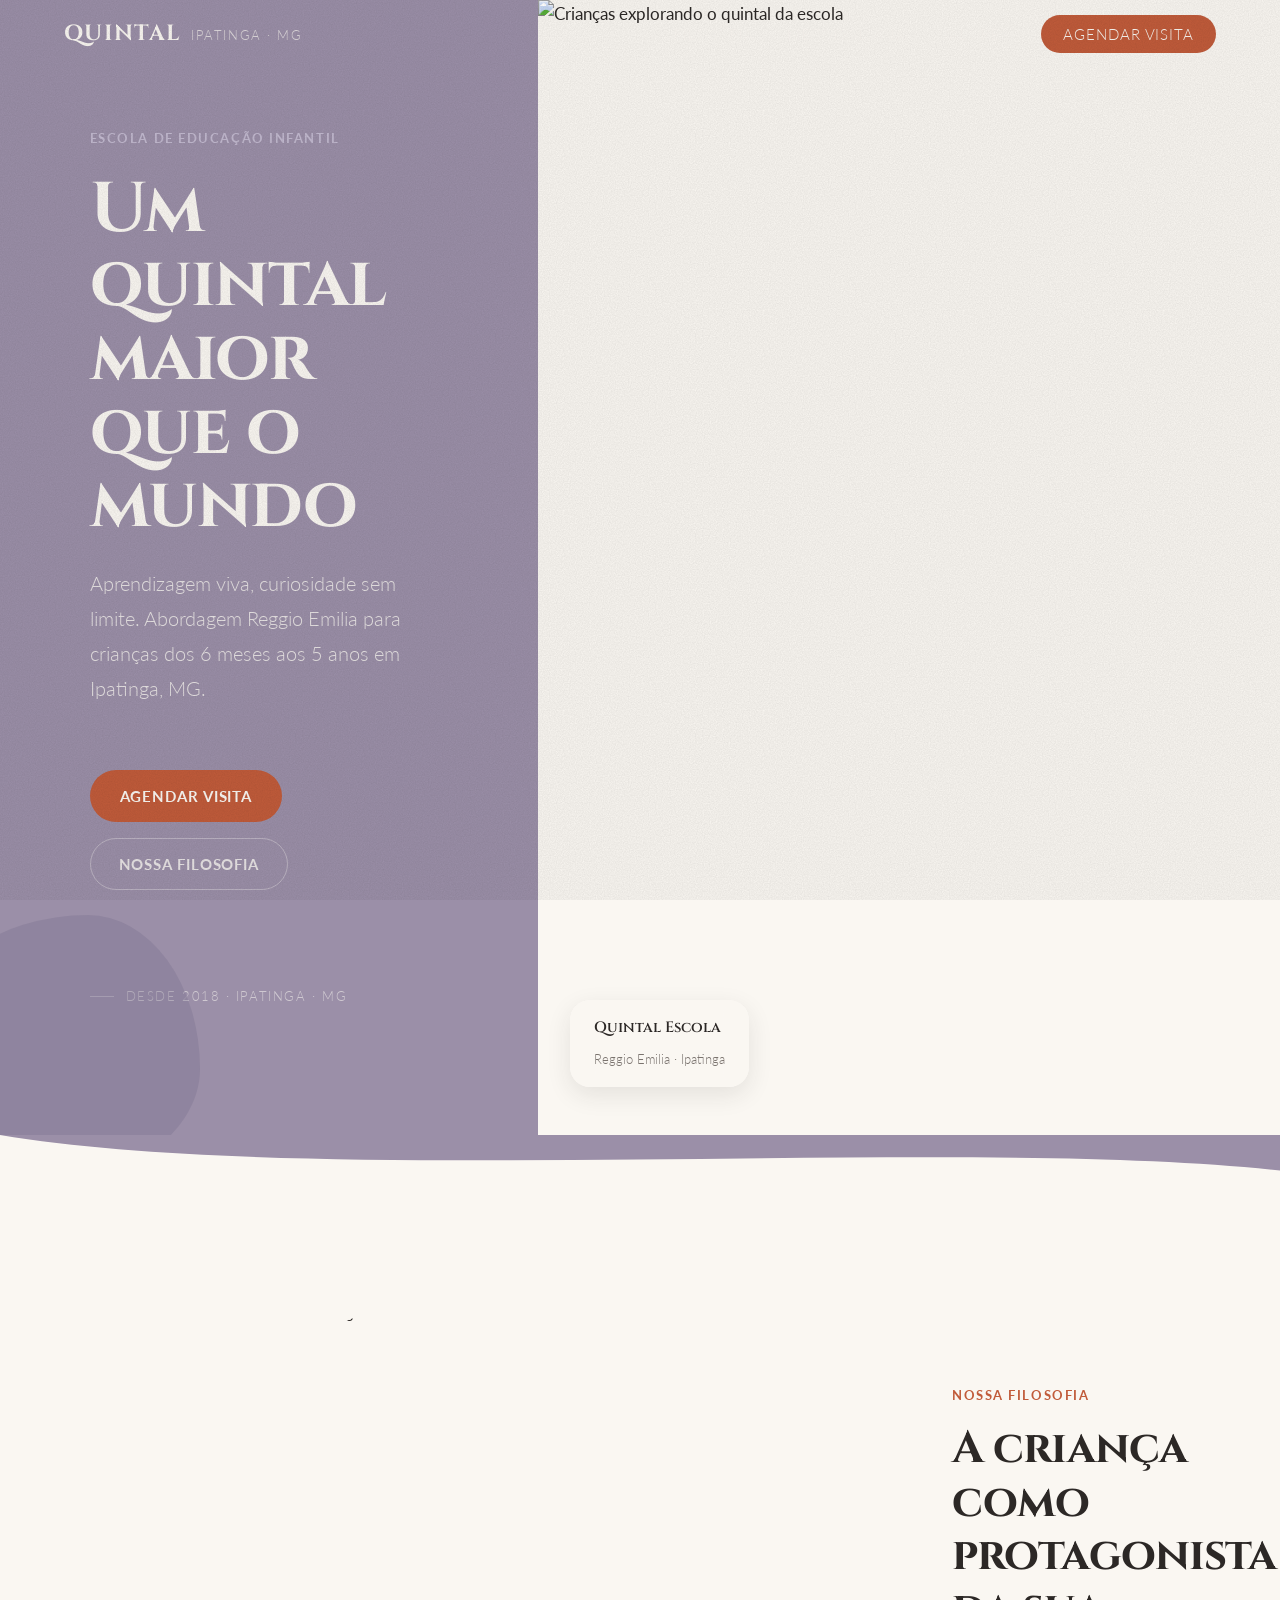
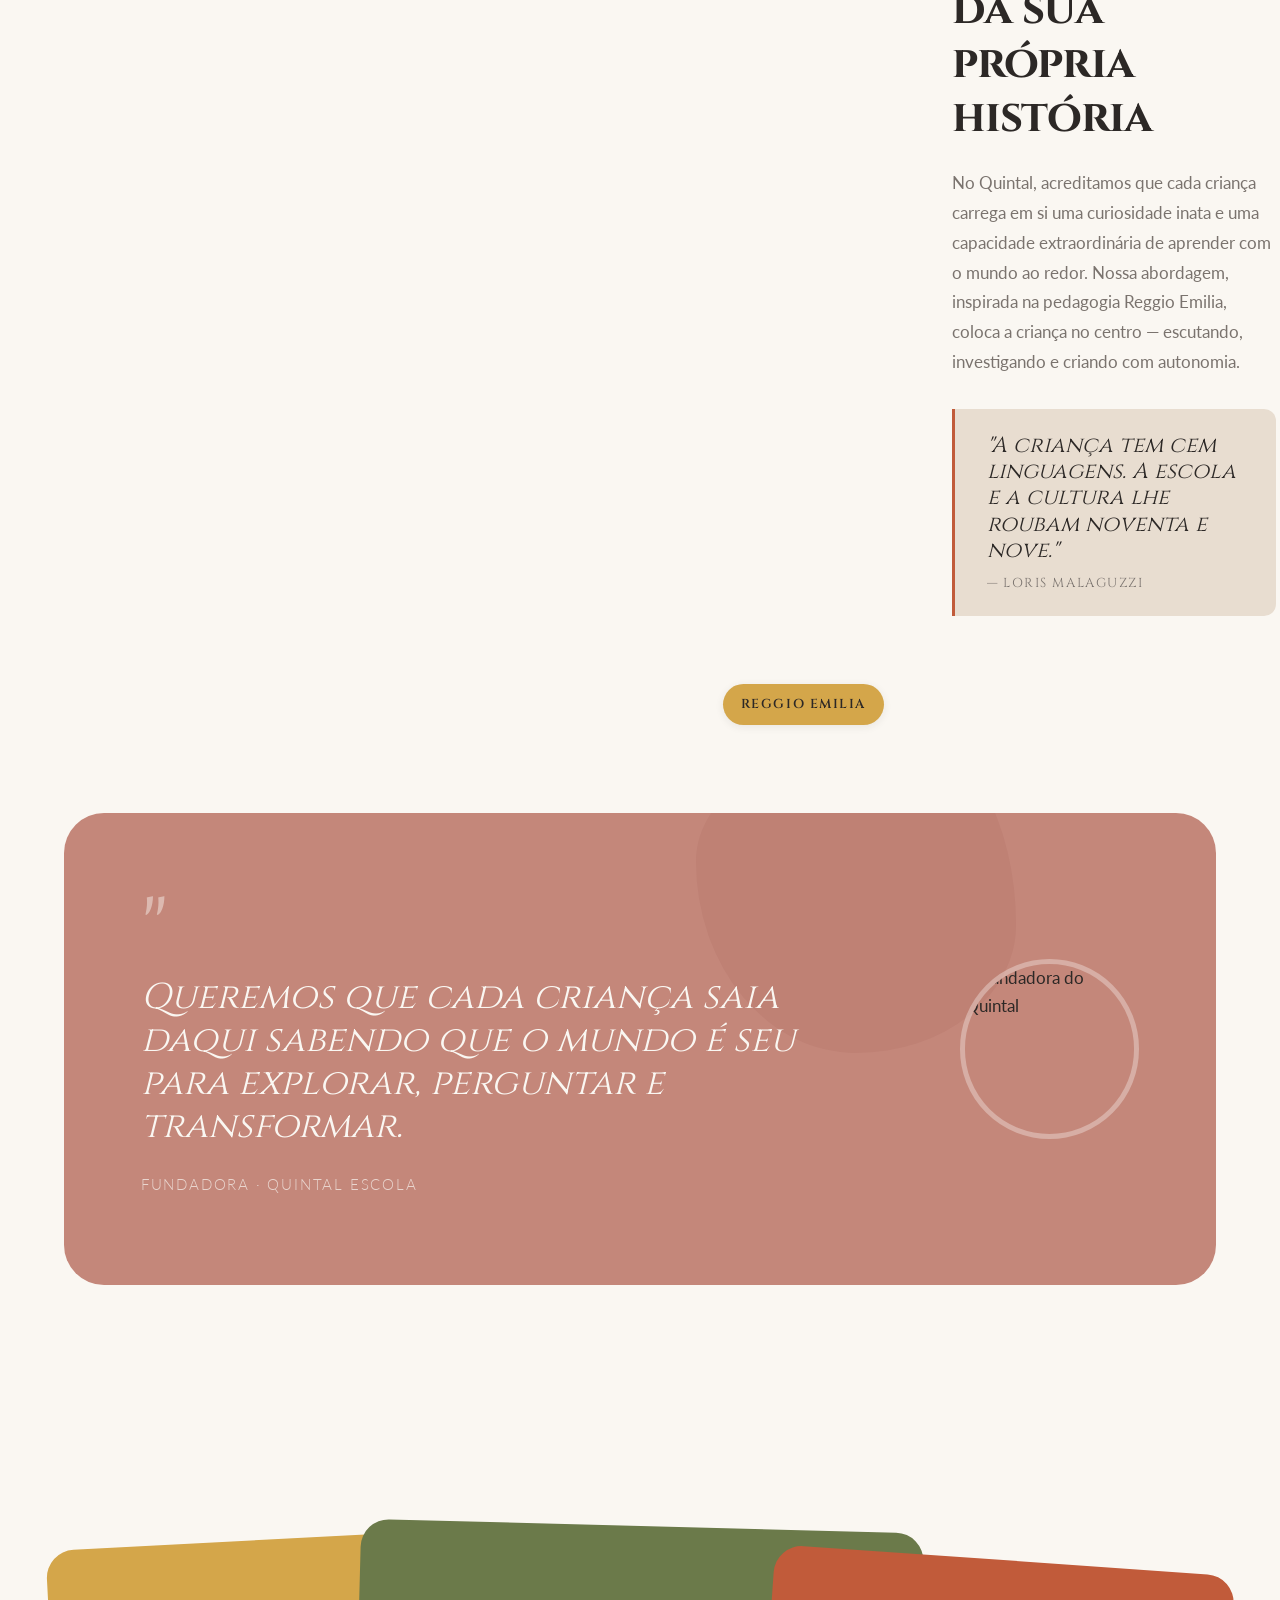
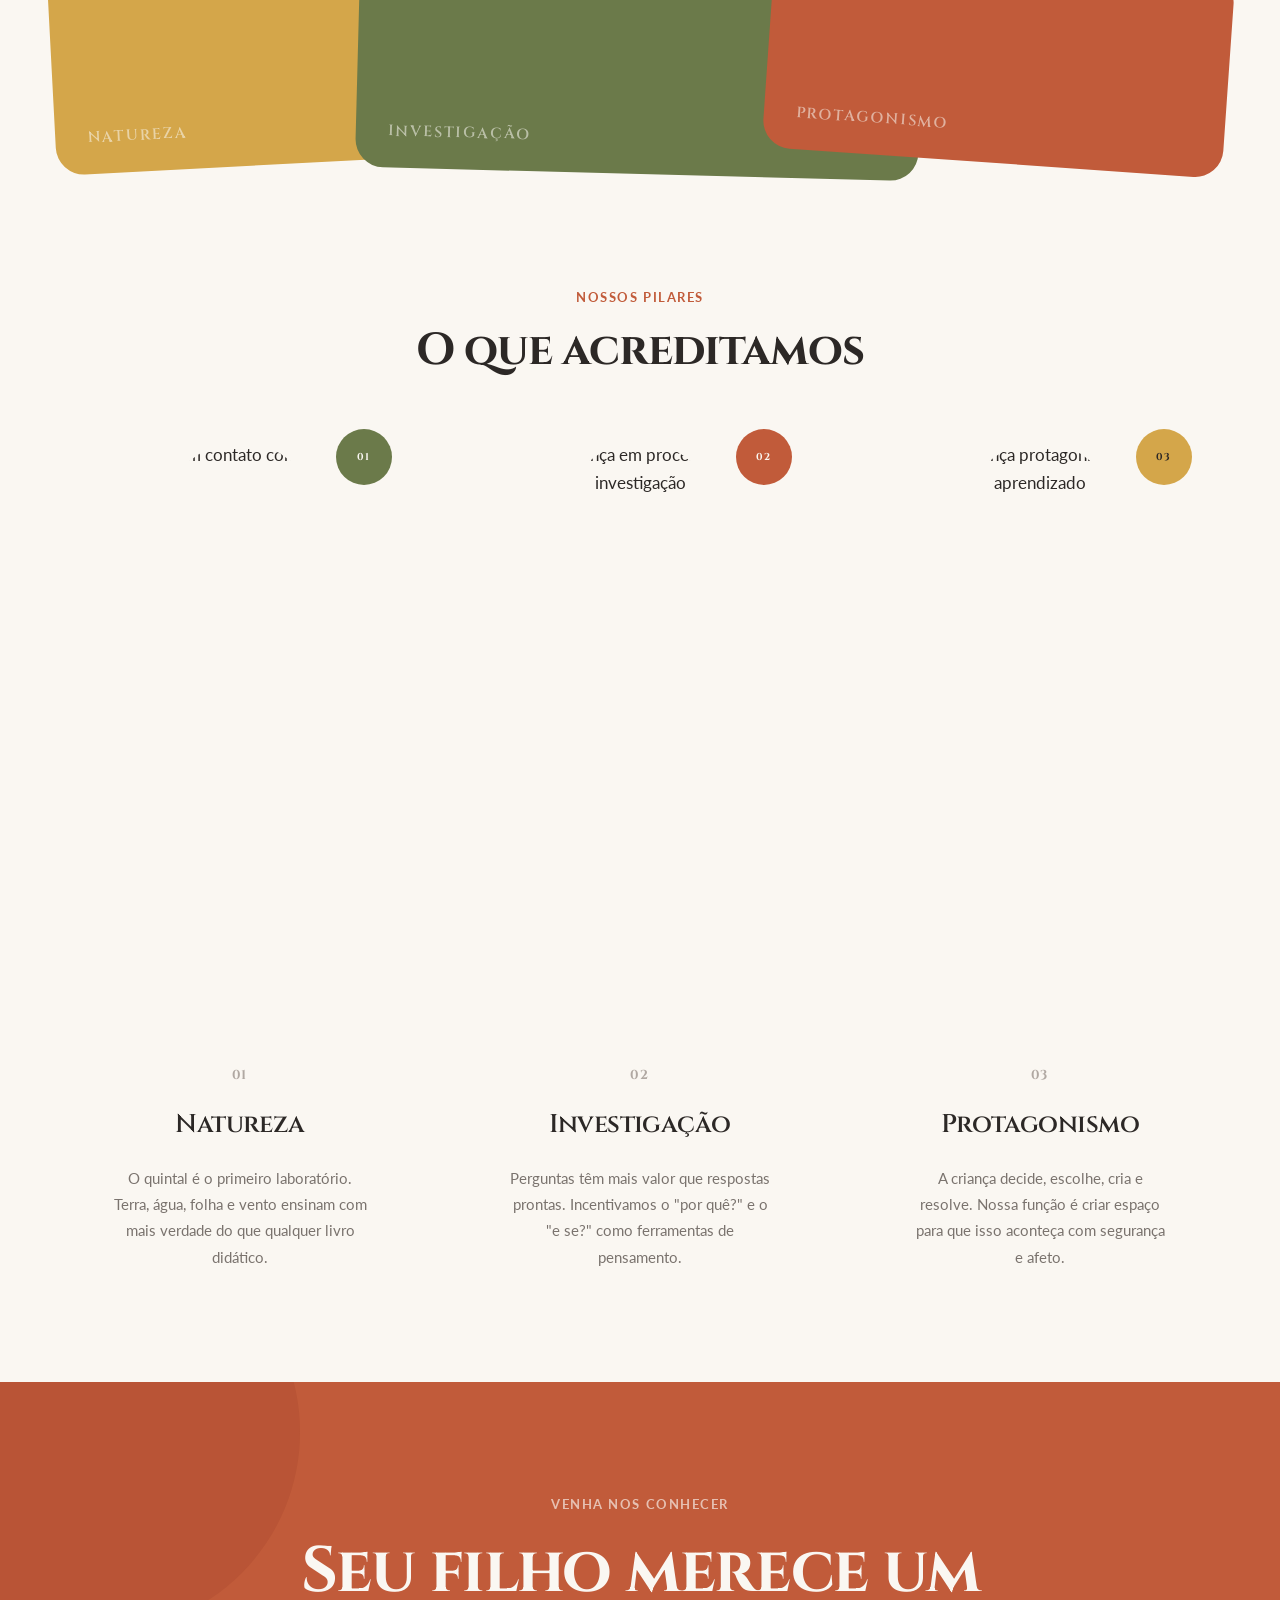
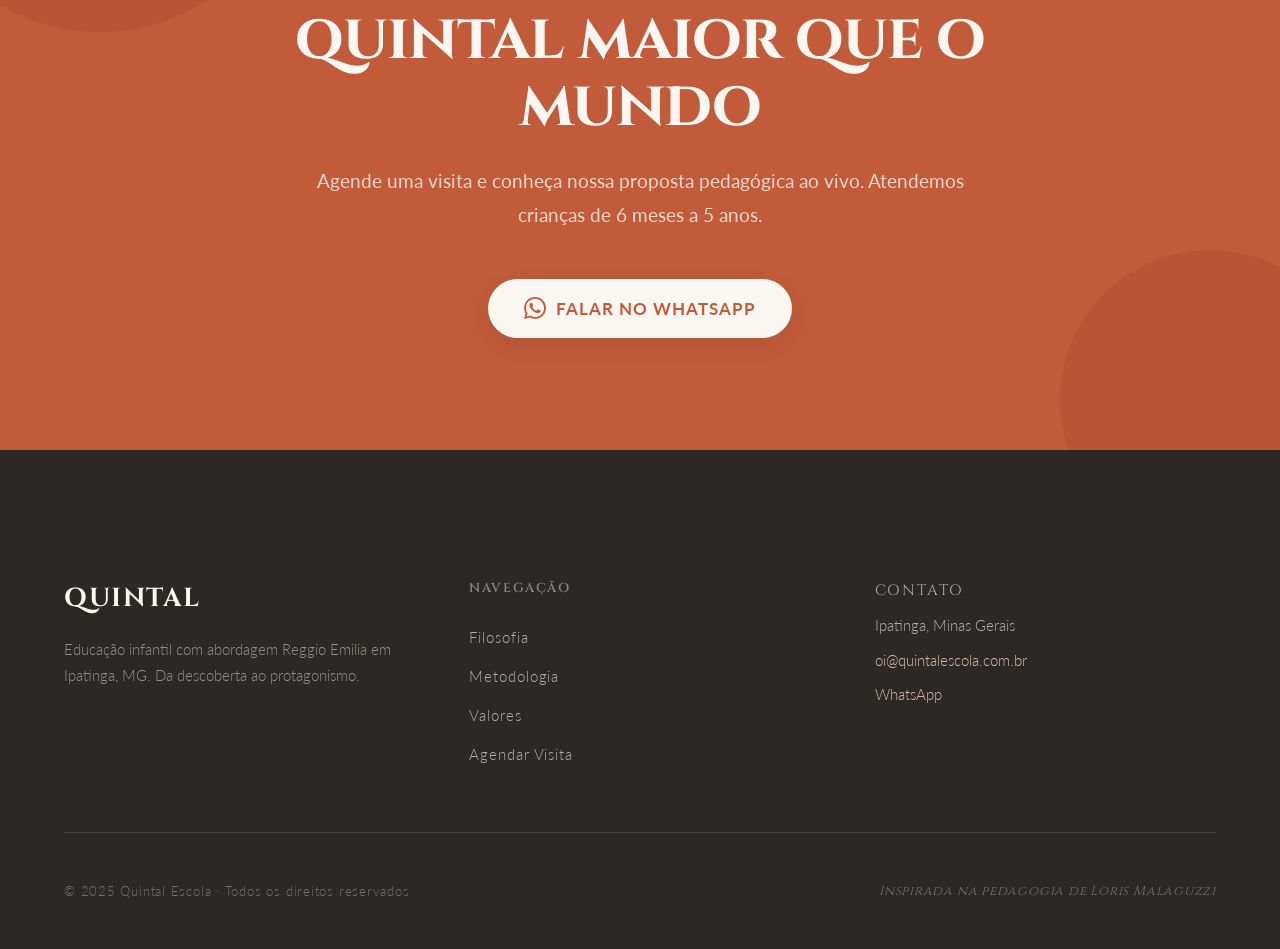
==== commit 311f61dd: "Redesign completo: layout editorial Showit-inspired com CINZEL + LATO Nova identidade visual com pal" ====
--- a/index.html
+++ b/index.html
@@ -5,400 +5,324 @@
 <meta name="viewport" content="width=device-width, initial-scale=1">
 <title>Quintal — Um quintal maior que o mundo</title>
 <meta name="description" content="Educação infantil com abordagem Reggio Emilia em Ipatinga, MG. Da descoberta ao protagonismo — dos 6 meses aos 5 anos.">
+<link rel="preconnect" href="https://fonts.googleapis.com">
 <link rel="preconnect" href="https://fonts.gstatic.com" crossorigin>
+<link href="https://fonts.googleapis.com/css2?family=Cinzel:wght@400;600;700&family=Lato:wght@300;400;700&display=swap" rel="stylesheet">
 <link rel="stylesheet" href="project/tokens.css">
 <link rel="stylesheet" href="project/styles.css">
-<script src="project/image-slot.js"></script>
+<script src="project/image-slot.js" defer></script>
 </head>
 <body>
 
-<!-- Shared SVG symbols -->
-<svg width="0" height="0" style="position:absolute" aria-hidden="true">
-  <defs>
-    <symbol id="i-arrow" viewBox="0 0 24 24" fill="none" stroke="currentColor" stroke-width="1.6" stroke-linecap="round" stroke-linejoin="round">
-      <line x1="4" y1="12" x2="20" y2="12"/>
-      <polyline points="14 6 20 12 14 18"/>
-    </symbol>
-    <symbol id="i-flower" viewBox="0 0 64 64">
-      <g fill="currentColor">
-        <ellipse cx="32" cy="14" rx="8" ry="12"/>
-        <ellipse cx="50" cy="32" rx="12" ry="8"/>
-        <ellipse cx="32" cy="50" rx="8" ry="12"/>
-        <ellipse cx="14" cy="32" rx="12" ry="8"/>
-      </g>
-      <circle cx="32" cy="32" r="5" fill="#F6F0E5"/>
-    </symbol>
-    <symbol id="i-hand-arrow" viewBox="0 0 40 22" fill="none" stroke="currentColor" stroke-width="1.6" stroke-linecap="round" stroke-linejoin="round">
-      <path d="M2 4 Q 16 22 34 12"/>
-      <polyline points="28 4 34 12 26 16"/>
-    </symbol>
-    <symbol id="i-curve-arrow" viewBox="0 0 80 80" fill="none" stroke="currentColor" stroke-width="1.6" stroke-linecap="round" stroke-linejoin="round">
-      <path d="M8 12 C 24 8, 60 18, 56 52"/>
-      <polyline points="44 44 56 52 64 40"/>
-    </symbol>
-  </defs>
-</svg>
-
+<!-- ============================================================
+     MOBILE NAV OVERLAY
+     ============================================================ -->
+<nav class="mobile-nav" id="mobile-nav" aria-label="Menu mobile">
+  <a href="#filosofia" class="mobile-nav__link">Filosofia</a>
+  <a href="#metodologia" class="mobile-nav__link">Metodologia</a>
+  <a href="#valores" class="mobile-nav__link">Valores</a>
+  <a href="#visita" class="mobile-nav__link">Agendar Visita</a>
+</nav>
 
 <!-- ============================================================
      HEADER
      ============================================================ -->
-<header class="site-header">
+<header class="site-header" id="site-header">
   <div class="container site-header__inner">
     <a class="brand" href="#top">
-      quintal<small>Ipatinga · MG</small>
+      Quintal<small>Ipatinga · MG</small>
     </a>
-    <nav class="nav" id="nav">
-      <a href="#filosofia">Filosofia</a>
-      <a href="#valores">A escola</a>
-      <a href="#metodologia">Metodologia</a>
-      <a href="#visita">Visita</a>
-    </nav>
-    <button class="nav-toggle" id="navToggle" aria-label="Menu"><span></span></button>
+    <ul class="site-nav">
+      <li><a href="#filosofia">Filosofia</a></li>
+      <li><a href="#metodologia">Metodologia</a></li>
+      <li><a href="#valores">Valores</a></li>
+      <li><a href="#visita" class="nav-cta">Agendar Visita</a></li>
+    </ul>
+    <button class="nav-toggle" id="nav-toggle" aria-label="Abrir menu" aria-expanded="false">
+      <span></span>
+      <span></span>
+      <span></span>
+    </button>
   </div>
 </header>
 
-
 <!-- ============================================================
      HERO
      ============================================================ -->
 <section class="hero" id="top">
-  <div class="container">
-    <div class="hero__grid">
-
-      <!-- Left block -->
-      <div class="hero__left">
-        <div class="hero__ribbon">
-          <span>Escola Quintal</span>
-          <span>Reggio Emilia · Ipatinga, MG</span>
-        </div>
-
-        <h1 class="hero__title">
-          Um quintal<br>
-          <em>maior</em> que<br>
-          o mundo.
-        </h1>
-
-        <p class="hero__sub">
-          Educação infantil com abordagem Reggio Emilia, em Ipatinga.
-          <strong>Da descoberta ao protagonismo</strong> — no ritmo de cada criança, dos 6 meses aos 5 anos.
-        </p>
-
-        <div class="hero__bottom">
-          <a class="btn btn--terra" href="https://wa.me/5531995361003" target="_blank" rel="noopener">
-            Agendar uma visita
-            <svg class="btn__arrow" width="18" height="18" aria-hidden="true"><use href="#i-arrow"/></svg>
-          </a>
-          <span class="hero__hand">
-            <svg aria-hidden="true"><use href="#i-hand-arrow"/></svg>
-            é só um oi no WhatsApp
-          </span>
-        </div>
-
-        <!-- circular rotating stamp -->
-        <div class="hero__stamp" aria-hidden="true">
-          <svg viewBox="0 0 200 200">
-            <defs>
-              <path id="circ" d="M 100, 100 m -78, 0 a 78,78 0 1,1 156,0 a 78,78 0 1,1 -156,0"/>
-            </defs>
-            <text fill="currentColor" font-family="Quicksand, sans-serif" font-size="13" font-weight="600" letter-spacing="3">
-              <textPath href="#circ">FEITO DEVAGAR · DESDE 2021 · CEM LINGUAGENS · </textPath>
-            </text>
-          </svg>
-          <div>
-            <strong>desde<br>2021</strong>
-            <span>cinco anos</span>
-          </div>
-        </div>
-
-        <svg class="hero__flower" aria-hidden="true"><use href="#i-flower"/></svg>
-      </div>
-
-      <!-- Right photo block -->
-      <div class="hero__right">
-        <span class="hero__tape" aria-hidden="true"></span>
-        <span class="hero__sticker-num">★ 6 m → 5 anos</span>
-        <div class="hero__photo-frame">
-          <image-slot
-            id="hero-photo"
-            shape="rounded"
-            radius="20"
-            placeholder="Foto principal · criança em contato com a natureza"
-            src="project/assets/hero-principal.png"></image-slot>
-        </div>
-        <span class="hero__caption">no quintal · ipatinga, mg</span>
-      </div>
-
-    </div>
-
-    <svg class="hero__doodle hero__doodle--arrow" aria-hidden="true"><use href="#i-curve-arrow"/></svg>
-  </div>
+
+  <div class="hero__left">
+    <p class="hero__eyebrow reveal">Escola de Educação Infantil</p>
+    <h1 class="hero__title reveal reveal-delay-1">Um quintal maior que o mundo</h1>
+    <p class="hero__sub reveal reveal-delay-2">Aprendizagem viva, curiosidade sem limite. Abordagem Reggio Emilia para crianças dos 6 meses aos 5 anos em Ipatinga, MG.</p>
+    <div class="hero__actions reveal reveal-delay-3">
+      <a href="#visita" class="btn-primary">Agendar visita</a>
+      <a href="#filosofia" class="btn-ghost">Nossa filosofia</a>
+    </div>
+    <p class="hero__badge reveal">Desde 2018 · Ipatinga · MG</p>
+  </div>
+
+  <div class="hero__right">
+    <img
+      class="hero__photo"
+      src="project/assets/hero-principal.png"
+      alt="Crianças explorando o quintal da escola"
+      width="1200"
+      height="900"
+    >
+    <div class="hero__photo-label reveal">
+      <strong>Quintal Escola</strong>
+      <span>Reggio Emilia · Ipatinga</span>
+    </div>
+  </div>
+
 </section>
 
-
-<!-- ============================================================
-     EDITORIAL STRIP
-     ============================================================ -->
-<section class="editorial-strip" id="filosofia">
-  <div class="container">
-    <p class="editorial-strip__quote">
-      Aqui, o brincar é levado a sério.<br>
-      A gente acredita que a criança é <em>autora</em>,<br>
-      e que a natureza é a <u>primeira sala</u> de aula.
-    </p>
-    <span class="editorial-strip__sig">— escola quintal, ipatinga.</span>
-  </div>
+<!-- ============================================================
+     EDITORIAL 2-COL  (#filosofia)
+     ============================================================ -->
+<section id="filosofia">
+
+  <!-- Organic wave from hero -->
+  <div class="wave-divider" aria-hidden="true">
+    <svg viewBox="0 0 1440 60" preserveAspectRatio="none" fill="var(--dusty-lilac)">
+      <path d="M0,0 C360,60 1080,0 1440,40 L1440,0 Z"/>
+    </svg>
+  </div>
+
+  <div class="editorial">
+    <div class="editorial__img-wrap reveal">
+      <img
+        class="editorial__img"
+        src="https://images.unsplash.com/photo-1503454537195-1dcabb73ffb9?w=800&q=80"
+        alt="Criança explorando materiais naturais"
+        width="800"
+        height="1000"
+      >
+      <span class="editorial__img-tag">Reggio Emilia</span>
+    </div>
+
+    <div class="editorial__content">
+      <p class="editorial__eyebrow reveal">Nossa filosofia</p>
+      <h2 class="editorial__title reveal reveal-delay-1">A criança como protagonista da sua própria história</h2>
+      <p class="editorial__body reveal reveal-delay-2">
+        No Quintal, acreditamos que cada criança carrega em si uma curiosidade inata e uma capacidade extraordinária de aprender com o mundo ao redor. Nossa abordagem, inspirada na pedagogia Reggio Emilia, coloca a criança no centro — escutando, investigando e criando com autonomia.
+      </p>
+      <blockquote class="editorial__quote reveal reveal-delay-3">
+        "A criança tem cem linguagens. A escola e a cultura lhe roubam noventa e nove."
+        <cite style="display:block; margin-top:12px; font-size:var(--t-xs); letter-spacing:var(--tracking-caps); text-transform:uppercase; color:var(--stone); font-style:normal;">— Loris Malaguzzi</cite>
+      </blockquote>
+    </div>
+  </div>
+
 </section>
 
-
-<!-- ============================================================
-     VALUES — three cards with personality
-     ============================================================ -->
-<section class="values" id="valores">
-  <div class="container">
-    <div class="values__head reveal">
-      <p class="eyebrow">O que nos move</p>
-      <h2>Três <em>gestos</em> que organizam<br>o nosso quintal.</h2>
-    </div>
-
-    <div class="values__grid">
-
-      <article class="value-card reveal">
-        <span class="value-card__badge">01 · um</span>
-        <div class="value-card__photo">
-          <image-slot
-            id="val-natureza"
-            shape="rounded"
-            radius="14"
-            placeholder="Natureza · folhas, terra, raiz"
-            src="https://images.unsplash.com/photo-1490750967868-88aa4486c946?w=800&q=80&auto=format&fit=crop"></image-slot>
-        </div>
-        <h3 class="value-card__title"><em>Natureza</em><br>como currículo</h3>
-        <p class="value-card__text">Sair, sempre. Mãos na terra, pés descalços. O quintal é a primeira sala — não a última.</p>
-        <span class="value-card__hand">terra, água, vento, raiz</span>
-      </article>
-
-      <article class="value-card reveal">
-        <span class="value-card__badge">02 · dois</span>
-        <div class="value-card__photo">
-          <image-slot
-            id="val-investigacao"
-            shape="rounded"
-            radius="14"
-            placeholder="Investigação · mãos pesquisando"
-            src="https://images.unsplash.com/photo-1503676260728-1c00da094a0b?w=800&q=80&auto=format&fit=crop"></image-slot>
-        </div>
-        <h3 class="value-card__title"><em>Investigação</em><br>como caminho</h3>
-        <p class="value-card__text">Toda pergunta vira pesquisa. Documentamos os processos para tornar visível o pensamento das crianças.</p>
-        <span class="value-card__hand">por que? como? e se?</span>
-      </article>
-
-      <article class="value-card reveal">
-        <span class="value-card__badge">03 · três</span>
-        <div class="value-card__photo">
-          <image-slot
-            id="val-protagonismo"
-            shape="rounded"
-            radius="14"
-            placeholder="Protagonismo · criança autora"
-            src="https://images.unsplash.com/photo-1545558014-8692077e9b5c?w=800&q=80&auto=format&fit=crop"></image-slot>
-        </div>
-        <h3 class="value-card__title"><em>Protagonismo</em><br>como verbo</h3>
-        <p class="value-card__text">Cada um no seu ritmo, com tempo de terminar o que começou. Aqui ninguém apressa a infância.</p>
-        <span class="value-card__hand">a criança é autora</span>
-      </article>
-
-    </div>
-  </div>
+<!-- ============================================================
+     QUOTE CARD — missão
+     ============================================================ -->
+<div class="quote-section">
+  <div class="quote-card reveal">
+    <div class="quote-card__text">
+      <span class="quote-card__mark">"</span>
+      <p class="quote-card__quote">
+        Queremos que cada criança saia daqui sabendo que o mundo é seu para explorar, perguntar e transformar.
+      </p>
+      <p class="quote-card__author">Fundadora · Quintal Escola</p>
+    </div>
+    <div class="quote-card__portrait-wrap">
+      <img
+        class="quote-card__portrait"
+        src="https://images.unsplash.com/photo-1494790108755-2616b612b786?w=400&q=80"
+        alt="Fundadora do Quintal"
+        width="200"
+        height="200"
+      >
+    </div>
+  </div>
+</div>
+
+<!-- ============================================================
+     VALORES  (#valores)
+     ============================================================ -->
+<section class="valores" id="valores">
+
+  <!-- Geometric color block -->
+  <div class="valores__geo" aria-hidden="true">
+    <div class="geo-block geo-block--mustard">
+      <span class="geo-block__label">Natureza</span>
+    </div>
+    <div class="geo-block geo-block--olive">
+      <span class="geo-block__label">Investigação</span>
+    </div>
+    <div class="geo-block geo-block--terracotta">
+      <span class="geo-block__label">Protagonismo</span>
+    </div>
+  </div>
+
+  <div class="valores__header">
+    <p class="valores__eyebrow reveal">Nossos pilares</p>
+    <h2 class="valores__title reveal reveal-delay-1">O que acreditamos</h2>
+  </div>
+
+  <div class="valores__cards" id="metodologia">
+
+    <div class="valor-card reveal">
+      <div class="valor-card__img-wrap">
+        <img
+          class="valor-card__img"
+          src="https://images.unsplash.com/photo-1516627145497-ae6968895b74?w=600&q=80"
+          alt="Criança em contato com a natureza"
+          width="600"
+          height="600"
+        >
+        <span class="valor-card__accent" aria-hidden="true">01</span>
+      </div>
+      <span class="valor-card__number">01</span>
+      <h3 class="valor-card__name">Natureza</h3>
+      <p class="valor-card__desc">O quintal é o primeiro laboratório. Terra, água, folha e vento ensinam com mais verdade do que qualquer livro didático.</p>
+    </div>
+
+    <div class="valor-card reveal reveal-delay-1">
+      <div class="valor-card__img-wrap">
+        <img
+          class="valor-card__img"
+          src="https://images.unsplash.com/photo-1503454537195-1dcabb73ffb9?w=600&q=80"
+          alt="Criança em processo de investigação"
+          width="600"
+          height="600"
+        >
+        <span class="valor-card__accent" aria-hidden="true">02</span>
+      </div>
+      <span class="valor-card__number">02</span>
+      <h3 class="valor-card__name">Investigação</h3>
+      <p class="valor-card__desc">Perguntas têm mais valor que respostas prontas. Incentivamos o "por quê?" e o "e se?" como ferramentas de pensamento.</p>
+    </div>
+
+    <div class="valor-card reveal reveal-delay-2">
+      <div class="valor-card__img-wrap">
+        <img
+          class="valor-card__img"
+          src="https://images.unsplash.com/photo-1488521787991-ed7bbaae773c?w=600&q=80"
+          alt="Criança protagonista do aprendizado"
+          width="600"
+          height="600"
+        >
+        <span class="valor-card__accent" aria-hidden="true">03</span>
+      </div>
+      <span class="valor-card__number">03</span>
+      <h3 class="valor-card__name">Protagonismo</h3>
+      <p class="valor-card__desc">A criança decide, escolhe, cria e resolve. Nossa função é criar espaço para que isso aconteça com segurança e afeto.</p>
+    </div>
+
+  </div>
+
 </section>
 
-
-<!-- ============================================================
-     GALLERY
-     ============================================================ -->
-<section class="gallery">
-  <div class="container">
-    <div class="gallery__head reveal">
+<!-- ============================================================
+     CTA  (#visita)
+     ============================================================ -->
+<section class="cta-section" id="visita">
+  <div class="cta-section__inner">
+    <p class="cta-section__eyebrow reveal">Venha nos conhecer</p>
+    <h2 class="cta-section__title reveal reveal-delay-1">Seu filho merece um quintal maior que o mundo</h2>
+    <p class="cta-section__sub reveal reveal-delay-2">Agende uma visita e conheça nossa proposta pedagógica ao vivo. Atendemos crianças de 6 meses a 5 anos.</p>
+    <a
+      href="https://wa.me/5531999999999?text=Ol%C3%A1!%20Gostaria%20de%20agendar%20uma%20visita%20ao%20Quintal%20Escola."
+      target="_blank"
+      rel="noopener noreferrer"
+      class="btn-whatsapp reveal reveal-delay-3"
+    >
+      <svg viewBox="0 0 24 24" aria-hidden="true">
+        <path d="M17.472 14.382c-.297-.149-1.758-.867-2.03-.967-.273-.099-.471-.148-.67.15-.197.297-.767.966-.94 1.164-.173.199-.347.223-.644.075-.297-.15-1.255-.463-2.39-1.475-.883-.788-1.48-1.761-1.653-2.059-.173-.297-.018-.458.13-.606.134-.133.298-.347.446-.52.149-.174.198-.298.298-.497.099-.198.05-.371-.025-.52-.075-.149-.669-1.612-.916-2.207-.242-.579-.487-.5-.669-.51-.173-.008-.371-.01-.57-.01-.198 0-.52.074-.792.372-.272.297-1.04 1.016-1.04 2.479 0 1.462 1.065 2.875 1.213 3.074.149.198 2.096 3.2 5.077 4.487.709.306 1.262.489 1.694.625.712.227 1.36.195 1.871.118.571-.085 1.758-.719 2.006-1.413.248-.694.248-1.289.173-1.413-.074-.124-.272-.198-.57-.347m-5.421 7.403h-.004a9.87 9.87 0 01-5.031-1.378l-.361-.214-3.741.982.998-3.648-.235-.374a9.86 9.86 0 01-1.51-5.26c.001-5.45 4.436-9.884 9.888-9.884 2.64 0 5.122 1.03 6.988 2.898a9.825 9.825 0 012.893 6.994c-.003 5.45-4.437 9.884-9.885 9.884m8.413-18.297A11.815 11.815 0 0012.05 0C5.495 0 .16 5.335.157 11.892c0 2.096.547 4.142 1.588 5.945L.057 24l6.305-1.654a11.882 11.882 0 005.683 1.448h.005c6.554 0 11.89-5.335 11.893-11.893a11.821 11.821 0 00-3.48-8.413z"/>
+      </svg>
+      Falar no WhatsApp
+    </a>
+  </div>
+</section>
+
+<!-- ============================================================
+     FOOTER
+     ============================================================ -->
+<footer class="site-footer">
+  <div class="site-footer__inner">
+    <div class="site-footer__top">
+
       <div>
-        <p class="eyebrow eyebrow--olive">Caderno do quintal</p>
-        <h2>Pequenos dias <em>no quintal</em>.</h2>
-      </div>
-      <p>Cenas comuns que, juntas, formam um modo de viver a infância — sem pressa, com mãos sujas e olhos atentos.</p>
-    </div>
-
-    <div class="gallery__grid">
-      <div class="gallery__item gallery__item--a reveal">
-        <image-slot id="g-1" shape="rounded" radius="16"
-          placeholder="Foto principal"
-          src="https://images.unsplash.com/photo-1564429097439-e4dc8b8d8e85?w=1200&q=80&auto=format&fit=crop"></image-slot>
-        <span class="gallery__caption gallery__caption--1">no ateliê!</span>
-      </div>
-      <div class="gallery__item gallery__item--b reveal">
-        <image-slot id="g-2" shape="rounded" radius="16"
-          placeholder="Detalhe · mãos, tinta, papel"
-          src="https://images.unsplash.com/photo-1607453998774-d533f65dac99?w=900&q=80&auto=format&fit=crop"></image-slot>
-        <span class="gallery__caption gallery__caption--2">mãos pequenas</span>
-      </div>
-      <div class="gallery__item gallery__item--c reveal">
-        <image-slot id="g-3" shape="rounded" radius="16"
-          placeholder="Vivência · horta, água, terra"
-          src="https://images.unsplash.com/photo-1488521787991-ed7bbaae773c?w=900&q=80&auto=format&fit=crop"></image-slot>
-      </div>
-      <div class="gallery__item gallery__item--d reveal">
-        <image-slot id="g-4" shape="rounded" radius="16"
-          placeholder="Retrato · olhar curioso"
-          src="https://images.unsplash.com/photo-1518806118471-f28b20a1d79d?w=800&q=80&auto=format&fit=crop"></image-slot>
-      </div>
-      <div class="gallery__item gallery__item--e reveal">
-        <image-slot id="g-5" shape="rounded" radius="16"
-          placeholder="Cena ampla · quintal e luz"
-          src="https://images.unsplash.com/photo-1502086223501-7ea6ecd79368?w=1200&q=80&auto=format&fit=crop"></image-slot>
-        <span class="gallery__caption gallery__caption--3">o quintal</span>
-      </div>
-    </div>
-  </div>
-</section>
-
-
-<!-- ============================================================
-     METHODOLOGY
-     ============================================================ -->
-<section class="method" id="metodologia">
-  <span class="method__shape method__shape--1" aria-hidden="true"></span>
-  <span class="method__shape method__shape--2" aria-hidden="true"></span>
-
-  <div class="container">
-    <div class="method__grid">
-
-      <div class="method__intro reveal">
-        <p class="eyebrow">A nossa metodologia</p>
-        <h2>Reggio Emilia,<br>traduzido para o <em>chão da escola</em>.</h2>
-        <p>A gente não recebe a criança como um copo a ser preenchido — recebe um sujeito capaz, curioso, cheio de teorias sobre o mundo.</p>
-        <p>Nosso trabalho é criar espaço, materiais e tempo para que essas teorias floresçam. Sem apostila, sem fila, sem hora de ficar quieto.</p>
-        <span class="method__sig">— a gente caminha junto.</span>
-      </div>
-
-      <ol class="method__list reveal">
-        <li class="method__item">
-          <span class="method__num">01</span>
-          <div>
-            <h3><em>Escuta</em></h3>
-            <p>Antes de ensinar, ouvir. Cada gesto, cada silêncio, cada pergunta — tudo é texto a ser lido com atenção.</p>
-          </div>
-        </li>
-        <li class="method__item">
-          <span class="method__num">02</span>
-          <div>
-            <h3><em>Autonomia</em></h3>
-            <p>A criança decide, escolhe, tenta, recomeça. O educador acompanha sem atalhar o caminho.</p>
-          </div>
-        </li>
-        <li class="method__item">
-          <span class="method__num">03</span>
-          <div>
-            <h3><em>Experiências</em></h3>
-            <p>Cada dia traz materiais soltos, convites abertos e tempo sem pressa para que o aprendizado aconteça.</p>
-          </div>
-        </li>
-        <li class="method__item">
-          <span class="method__num">04</span>
-          <div>
-            <h3><em>Natureza</em></h3>
-            <p>Terra, água, vento, sol. A natureza não é cenário, é parceira — e dita o ritmo da nossa rotina.</p>
-          </div>
-        </li>
-      </ol>
-
-    </div>
-  </div>
-</section>
-
-
-<!-- ============================================================
-     FINAL CTA
-     ============================================================ -->
-<section class="cta" id="visita">
-  <span class="cta__shape cta__shape--1" aria-hidden="true"></span>
-  <span class="cta__shape cta__shape--2" aria-hidden="true"></span>
-  <span class="cta__shape cta__shape--3" aria-hidden="true"></span>
-  <span class="cta__shape cta__shape--4" aria-hidden="true"></span>
-
-  <div class="container cta__inner reveal">
-    <h2 class="cta__title">Venha conhecer<br>o <em>Quintal</em>.</h2>
-    <p class="cta__sub">A melhor maneira de entender a escola é caminhar por ela. Marca um horário com a gente — sem formulário, sem compromisso.</p>
-    <a class="cta__btn" href="https://wa.me/5531995361003" target="_blank" rel="noopener">
-      Agendar uma visita
-      <svg width="18" height="18" aria-hidden="true"><use href="#i-arrow"/></svg>
-    </a>
-    <div>
-      <span class="cta__hand">a gente responde rápido!</span>
-    </div>
-    <p class="cta__meta">
-      <span>Ipatinga, MG</span> · seg–sex · 7h30 às 17h30
-    </p>
-  </div>
-</section>
-
-
-<!-- ============================================================
-     FOOTER
-     ============================================================ -->
-<footer class="footer">
-  <div class="container footer__inner">
-    <span class="footer__brand">quintal</span>
-    <nav class="footer__links">
-      <a href="#filosofia">Filosofia</a>
-      <a href="#valores">A escola</a>
-      <a href="#metodologia">Metodologia</a>
-      <a href="https://wa.me/5531995361003" target="_blank" rel="noopener">WhatsApp</a>
-      <a href="https://instagram.com/quintalescola" target="_blank" rel="noopener">Instagram</a>
-    </nav>
-    <span class="footer__copy">© 2026 · feito devagar</span>
+        <span class="footer-brand">Quintal</span>
+        <p class="footer-tagline">Educação infantil com abordagem Reggio Emilia em Ipatinga, MG. Da descoberta ao protagonismo.</p>
+      </div>
+
+      <div>
+        <p class="footer-nav-title">Navegação</p>
+        <ul class="footer-nav">
+          <li><a href="#filosofia">Filosofia</a></li>
+          <li><a href="#metodologia">Metodologia</a></li>
+          <li><a href="#valores">Valores</a></li>
+          <li><a href="#visita">Agendar Visita</a></li>
+        </ul>
+      </div>
+
+      <div class="footer-contact">
+        <p class="footer-nav-title">Contato</p>
+        <p>Ipatinga, Minas Gerais</p>
+        <p><a href="mailto:oi@quintalescola.com.br">oi@quintalescola.com.br</a></p>
+        <p><a href="https://wa.me/5531999999999" target="_blank" rel="noopener">WhatsApp</a></p>
+      </div>
+
+    </div>
+
+    <div class="site-footer__bottom">
+      <p class="footer-copy">© 2025 Quintal Escola · Todos os direitos reservados</p>
+      <p class="footer-reggio">Inspirada na pedagogia de Loris Malaguzzi</p>
+    </div>
   </div>
 </footer>
 
-
-<!-- ============================================================
-     SCRIPT
-     ============================================================ -->
 <script>
 (function () {
-  /* ---------- Mobile nav ---------- */
-  const navToggle = document.getElementById('navToggle');
-  const nav = document.getElementById('nav');
-  if (navToggle) {
-    navToggle.addEventListener('click', () => nav.classList.toggle('open'));
-    nav.addEventListener('click', (e) => { if (e.target.tagName === 'A') nav.classList.remove('open'); });
-  }
-
-  /* ---------- Scroll reveal ---------- */
-  const io = new IntersectionObserver((entries) => {
-    entries.forEach(e => { if (e.isIntersecting) { e.target.classList.add('in'); io.unobserve(e.target); } });
-  }, { threshold: 0.12, rootMargin: '0px 0px -6% 0px' });
-  document.querySelectorAll('.reveal').forEach(el => io.observe(el));
-
-  /* ---------- Color tokens (design defaults) ---------- */
-  function shade(hex, pct) {
-    const c = hex.replace('#','');
-    const n = parseInt(c, 16);
-    let r = (n >> 16) & 0xff, g = (n >> 8) & 0xff, b = n & 0xff;
-    const t = pct < 0 ? 0 : 255;
-    const p = Math.abs(pct) / 100;
-    r = Math.round((t - r) * p + r);
-    g = Math.round((t - g) * p + g);
-    b = Math.round((t - b) * p + b);
-    return '#' + ((1 << 24) + (r << 16) + (g << 8) + b).toString(16).slice(1);
-  }
-
-  const accent  = '#C4622D';
-  const methodBg = '#6E764B';
-  const root = document.documentElement;
-  root.style.setProperty('--sand-warm',  '#E0CDB1');
-  root.style.setProperty('--terracotta', accent);
-  root.style.setProperty('--terra-deep', shade(accent, -28));
-  root.style.setProperty('--olive',      methodBg);
-  root.style.setProperty('--olive-deep', shade(methodBg, -22));
-  root.style.setProperty('--font-display', "'Fraunces', Georgia, serif");
+  'use strict';
+
+  // Scroll reveal
+  const revealEls = document.querySelectorAll('.reveal');
+  const observer = new IntersectionObserver(
+    (entries) => {
+      entries.forEach((e) => {
+        if (e.isIntersecting) {
+          e.target.classList.add('visible');
+          observer.unobserve(e.target);
+        }
+      });
+    },
+    { threshold: 0.12, rootMargin: '0px 0px -40px 0px' }
+  );
+  revealEls.forEach((el) => observer.observe(el));
+
+  // Header scroll state
+  const header = document.getElementById('site-header');
+  window.addEventListener('scroll', () => {
+    header.classList.toggle('scrolled', window.scrollY > 60);
+  }, { passive: true });
+
+  // Mobile nav toggle
+  const navToggle = document.getElementById('nav-toggle');
+  const mobileNav = document.getElementById('mobile-nav');
+
+  navToggle.addEventListener('click', () => {
+    const isOpen = mobileNav.classList.toggle('open');
+    navToggle.classList.toggle('open', isOpen);
+    navToggle.setAttribute('aria-expanded', String(isOpen));
+    document.body.style.overflow = isOpen ? 'hidden' : '';
+  });
+
+  // Close mobile nav on link click
+  mobileNav.querySelectorAll('a').forEach((link) => {
+    link.addEventListener('click', () => {
+      mobileNav.classList.remove('open');
+      navToggle.classList.remove('open');
+      navToggle.setAttribute('aria-expanded', 'false');
+      document.body.style.overflow = '';
+    });
+  });
 })();
 </script>
 
--- a/project/tokens.css
+++ b/project/tokens.css
@@ -1,166 +1,99 @@
 /* ============================================================
-   FEITOS DE CEM — Design Tokens
-   Colors + Typography + Spacing + Motion
-   ------------------------------------------------------------
-   Sources: codebase pattern.rtf (HeyWow + brand palette),
-   logo watercolor extraction, and reference moodboards.
+   QUINTAL ESCOLA — Design Tokens
+   Editorial Showit-inspired palette · Cinzel + Lato
    ============================================================ */
-
-/* ---------- Webfonts ----------
-   PRIMARY: HeyWow (commercial — display + UI) — supplied as TTF in fonts/.
-   SECONDARY: Caveat (Google Fonts) — handwritten accent.
-             Fraunces (Google Fonts) — optional editorial serif.
-             JetBrains Mono — code / tokens.
-*/
-@font-face { font-family: 'HeyWow'; font-style: normal; font-weight: 400; src: url('fonts/HeyWowBook.ttf') format('truetype'); font-display: swap; }
-@font-face { font-family: 'HeyWow'; font-style: normal; font-weight: 500; src: url('fonts/HeyWowMedium.ttf') format('truetype'); font-display: swap; }
-@font-face { font-family: 'HeyWow'; font-style: normal; font-weight: 600; src: url('fonts/HeyWowSemiBold.ttf') format('truetype'); font-display: swap; }
-@font-face { font-family: 'HeyWow'; font-style: normal; font-weight: 700; src: url('fonts/HeyWowBold.ttf') format('truetype'); font-display: swap; }
-@font-face { font-family: 'HeyWow'; font-style: normal; font-weight: 800; src: url('fonts/HeyWowExtraBold.ttf') format('truetype'); font-display: swap; }
-@font-face { font-family: 'HeyWow'; font-style: normal; font-weight: 900; src: url('fonts/HeyWowHeavy.ttf') format('truetype'); font-display: swap; }
-
-@import url('https://fonts.googleapis.com/css2?family=Caveat:wght@400;500;600;700&family=Fraunces:opsz,wght@9..144,400;9..144,500;9..144,600;9..144,700&family=JetBrains+Mono:wght@400;600&display=swap');
 
 :root {
   /* ============================================================
-     COLORS — Brand foundation
-     ------------------------------------------------------------
-     The brand reads as warm, sun-bleached, handmade. Anchor is a
-     deep "earth black" rather than pure #000, on a soft cream/beige.
-     Brand accents are pulled directly from the watercolor rainbow.
+     COLORS
      ============================================================ */
 
+  /* Base */
+  --cream:        #FAF7F2;
+  --cream-deep:   #F2EDE4;
+  --sand:         #E8DDD0;
+  --sand-deep:    #D9CEBF;
+
+  /* Brand accents */
+  --terracotta:       #C15B3A;
+  --terracotta-deep:  #A04228;
+  --terracotta-soft:  #DDA08A;
+
+  --olive:       #6B7A4A;
+  --olive-deep:  #4F5C34;
+  --olive-soft:  #9EAB78;
+
+  --mustard:      #D4A64A;
+  --mustard-deep: #B88830;
+  --mustard-soft: #E8C987;
+
+  --dusty-rose:       #C4877A;
+  --dusty-rose-deep:  #A5665A;
+  --dusty-rose-soft:  #DDB5AD;
+
+  --dusty-lilac:      #9B8FA8;
+  --dusty-lilac-deep: #7A6F8C;
+  --dusty-lilac-soft: #C3BAD0;
+
   /* Neutrals */
-  --fdc-ink:        #383030;   /* main type, near-black with warmth */
-  --fdc-ink-deep:   #231D1D;   /* hover/contrast */
-  --fdc-cream:      #FDFAF5;   /* default page bg */
-  --fdc-cream-deep: #F6F0E5;   /* card surface, secondary bg */
-  --fdc-sand:       #EFE6D5;   /* tonal divider, tag bg */
-  --fdc-stone:      #707070;   /* muted body */
-  --fdc-stone-1:    #9E9D9C;   /* placeholder */
-  --fdc-stone-2:    #D6D6D6;   /* hairline */
-  --fdc-stone-3:    #F2F2F2;   /* subtle bg */
-  --fdc-white:      #FFFFFF;
+  --ink:       #2C2826;
+  --ink-deep:  #1A1614;
+  --stone:     #7A736E;
+  --stone-2:   #B0A8A2;
+  --stone-3:   #D8D2CC;
+  --white:     #FFFFFF;
 
-  /* Brand — pulled from the rainbow, in spectrum order */
-  --fdc-tangerine:  #EC5212;   /* primary brand orange (wordmark, CTAs) */
-  --fdc-tangerine-soft: #FFA37C;
-  --fdc-tangerine-deep: #C4400A;
+  /* Semantic aliases */
+  --fg-1: var(--ink);
+  --fg-2: var(--stone);
+  --fg-3: var(--stone-2);
+  --fg-on-color: var(--cream);
 
-  --fdc-sun:        #F4B73B;   /* warm yellow band */
-  --fdc-sun-soft:   #FFD37D;
-  --fdc-sun-deep:   #D89A1F;
+  --bg-page:    var(--cream);
+  --bg-surface: var(--white);
+  --bg-sunken:  var(--cream-deep);
+  --bg-tonal:   var(--sand);
 
-  --fdc-leaf:       #6FA84A;   /* green band */
-  --fdc-leaf-soft:  #A8CC85;
-  --fdc-leaf-deep:  #4E7E2F;
-
-  --fdc-sage:       #77C6B3;   /* sage band — adapted from brand-4 */
-  --fdc-sage-soft:  #B5DDD0;
-  --fdc-sage-deep:  #4F9E89;
-
-  --fdc-indigo:     #3658D3;   /* indigo "door" of the rainbow */
-  --fdc-indigo-soft:#70A2E1;
-  --fdc-indigo-deep:#1E3AA8;
-
-  --fdc-coral:      #FF8787;   /* friendly accent / errors-soft */
-  --fdc-blush:      #FFBABA;   /* super-soft pink */
-
-  /* Semantic — minimal; brand IS the system */
-  --fdc-success:    var(--fdc-leaf);
-  --fdc-warning:    var(--fdc-sun-deep);
-  --fdc-danger:     #D83838;
-  --fdc-info:       var(--fdc-indigo);
-
-  /* Foreground / Background semantic */
-  --fg-1: var(--fdc-ink);          /* primary text */
-  --fg-2: var(--fdc-stone);        /* secondary text */
-  --fg-3: var(--fdc-stone-1);      /* tertiary / placeholder */
-  --fg-on-color: var(--fdc-cream); /* text on filled brand */
-
-  --bg-page:    var(--fdc-cream);
-  --bg-surface: var(--fdc-white);
-  --bg-sunken:  var(--fdc-cream-deep);
-  --bg-tonal:   var(--fdc-sand);
-
-  --line-1:  var(--fdc-stone-2);   /* hairline */
-  --line-2:  rgba(56,48,48,0.12);  /* warmer hairline */
-
-  --link:        var(--fdc-tangerine);
-  --link-hover:  var(--fdc-tangerine-deep);
-
-  /* Named palettes for the pattern system
-     (the Quintal pattern Tweaks reference these by name) */
-  --pal-cerrado-1: var(--fdc-tangerine);
-  --pal-cerrado-2: var(--fdc-sun);
-  --pal-cerrado-3: var(--fdc-leaf);
-  --pal-cerrado-4: var(--fdc-sand);
-  --pal-cerrado-5: var(--fdc-ink);
-
-  --pal-praia-1: var(--fdc-sage);
-  --pal-praia-2: var(--fdc-sun-soft);
-  --pal-praia-3: var(--fdc-indigo-soft);
-  --pal-praia-4: var(--fdc-cream);
-  --pal-praia-5: var(--fdc-coral);
-
-  --pal-quintal-1: var(--fdc-leaf);
-  --pal-quintal-2: var(--fdc-tangerine-soft);
-  --pal-quintal-3: var(--fdc-sage);
-  --pal-quintal-4: var(--fdc-sun);
-  --pal-quintal-5: var(--fdc-cream-deep);
+  --link:       var(--terracotta);
+  --link-hover: var(--terracotta-deep);
 
   /* ============================================================
      TYPOGRAPHY
-     ------------------------------------------------------------
-     Brand uses HeyWow as its single workhorse. We mirror that:
-     one sans for everything, one mono for code, one handwritten
-     accent (Caveat) for personality (matches the watercolor logo
-     wordmark). Use the handwritten font sparingly — labels,
-     stickers, captions only. NEVER body.
      ============================================================ */
-  --font-sans:    'HeyWow', system-ui, -apple-system, sans-serif;
-  --font-display: 'HeyWow', system-ui, sans-serif;
-  --font-hand:    'Caveat', 'Caveat Brush', cursive;
-  --font-serif:   'Fraunces', Georgia, serif;        /* used for editorial moments only */
-  --font-mono:    'JetBrains Mono', ui-monospace, Menlo, monospace;
+  --font-display: 'Cinzel', Georgia, serif;
+  --font-sans:    'Lato', system-ui, -apple-system, sans-serif;
 
-  /* Type scale — converted from rem (18px base) to absolute px
-     so cross-component composition is predictable. */
-  --t-base:  18px;     /* body */
-  --t-xs:    13px;
-  --t-sm:    16px;
-  --t-md:    18px;
-  --t-lg:    22px;
-  --t-xl:    28px;
+  --t-xs:   13px;
+  --t-sm:   15px;
+  --t-base: 17px;
+  --t-md:   19px;
+  --t-lg:   22px;
+  --t-xl:   26px;
 
-  /* Headings — display sizes (rounded down from .rtf scale) */
-  --h-4xs:   28px;
-  --h-3xs:   34px;
-  --h-2xs:   42px;
-  --h-xs:    48px;
-  --h-sm:    56px;
-  --h-md:    64px;
-  --h-lg:    72px;
-  --h-xl:    80px;
-  --h-2xl:   96px;
+  --h-xs:  36px;
+  --h-sm:  48px;
+  --h-md:  58px;
+  --h-lg:  72px;
+  --h-xl:  88px;
+  --h-2xl: 108px;
 
+  --weight-light:    300;
   --weight-regular:  400;
-  --weight-medium:   500;
   --weight-semibold: 600;
   --weight-bold:     700;
 
-  --tracking-tight:  -0.03em;
+  --tracking-tight:  -0.02em;
   --tracking-normal: 0;
-  --tracking-loose:   0.04em;
-  --tracking-caps:    0.12em;
+  --tracking-wide:   0.06em;
+  --tracking-caps:   0.12em;
 
-  --leading-tight:   1.0;
-  --leading-snug:    1.15;
-  --leading-normal:  1.46;   /* matches codebase --font-height-base */
-  --leading-loose:   1.6;
+  --leading-tight:  1.05;
+  --leading-snug:   1.2;
+  --leading-normal: 1.6;
+  --leading-loose:  1.75;
 
   /* ============================================================
-     SPACING / RADII / SHADOWS / MOTION
+     SPACING
      ============================================================ */
   --space-1:  4px;
   --space-2:  8px;
@@ -173,156 +106,37 @@
   --space-9:  96px;
   --space-10: 128px;
 
-  /* Section rhythm — from codebase */
-  --section-sm: 50px;
-  --section-md: 72px;
-  --section-lg: 98px;
+  --section-sm: 56px;
+  --section-md: 80px;
+  --section-lg: 112px;
 
-  --radius-sm:  6px;
-  --radius-md:  10px;
-  --radius-lg:  16px;
-  --radius-xl:  24px;
-  --radius-2xl: 32px;
+  --container-max: 1280px;
+  --container-pad: clamp(20px, 5vw, 64px);
+
+  /* ============================================================
+     RADII
+     ============================================================ */
+  --radius-sm:   6px;
+  --radius-md:   12px;
+  --radius-lg:   20px;
+  --radius-xl:   28px;
+  --radius-2xl:  40px;
   --radius-pill: 999px;
 
-  /* Container width from codebase */
-  --container-max: 1280px;
-  --container-pad: 40px;
+  /* ============================================================
+     SHADOWS
+     ============================================================ */
+  --shadow-xs: 0 1px 3px rgba(44,40,38,0.06);
+  --shadow-sm: 0 2px 8px rgba(44,40,38,0.08);
+  --shadow-md: 0 8px 24px rgba(44,40,38,0.10);
+  --shadow-lg: 0 20px 48px rgba(44,40,38,0.12);
 
-  /* Shadows — soft and warm. The brand world is matte; shadows are
-     minimal and tend toward "sticker drop" rather than glassy. */
-  --shadow-xs:  0 1px 2px rgba(56,48,48,0.06);
-  --shadow-sm:  0 2px 6px rgba(56,48,48,0.08);
-  --shadow-md:  0 8px 18px rgba(56,48,48,0.10);
-  --shadow-lg:  0 18px 32px rgba(56,48,48,0.12);
-  --shadow-sticker: 4px 4px 0 rgba(56,48,48,0.85); /* hard offset, sticker feel */
-  --shadow-sticker-soft: 3px 3px 0 rgba(56,48,48,0.18);
-  --shadow-inner: inset 0 0 0 1px rgba(56,48,48,0.08);
-
-  /* Motion */
+  /* ============================================================
+     MOTION
+     ============================================================ */
   --ease-out:    cubic-bezier(0.22, 0.61, 0.36, 1);
-  --ease-in-out: cubic-bezier(0.65, 0, 0.35, 1);
   --ease-bounce: cubic-bezier(0.34, 1.56, 0.64, 1);
-  --dur-fast:   140ms;
-  --dur-base:   220ms;
-  --dur-slow:   360ms;
+  --dur-fast:   150ms;
+  --dur-base:   240ms;
+  --dur-slow:   400ms;
 }
-
-/* ============================================================
-   DEFAULT BODY STYLES
-   ============================================================ */
-html, body {
-  background: var(--bg-page);
-  color: var(--fg-1);
-  font-family: var(--font-sans);
-  font-size: var(--t-base);
-  font-weight: var(--weight-regular);
-  line-height: var(--leading-normal);
-  -webkit-font-smoothing: antialiased;
-  text-rendering: optimizeLegibility;
-}
-
-/* ============================================================
-   SEMANTIC TYPE — drop-in classes
-   ============================================================ */
-.fdc-h1, h1.fdc {
-  font-family: var(--font-display);
-  font-size: var(--h-xl);
-  font-weight: var(--weight-bold);
-  line-height: var(--leading-tight);
-  letter-spacing: var(--tracking-tight);
-  color: var(--fg-1);
-}
-.fdc-h2, h2.fdc {
-  font-family: var(--font-display);
-  font-size: var(--h-md);
-  font-weight: var(--weight-bold);
-  line-height: 0.95;
-  letter-spacing: var(--tracking-tight);
-}
-.fdc-h3, h3.fdc {
-  font-family: var(--font-display);
-  font-size: var(--h-2xs);
-  font-weight: var(--weight-semibold);
-  line-height: var(--leading-snug);
-  letter-spacing: var(--tracking-tight);
-}
-.fdc-h4, h4.fdc {
-  font-family: var(--font-display);
-  font-size: var(--h-3xs);
-  font-weight: var(--weight-semibold);
-  line-height: var(--leading-snug);
-  letter-spacing: var(--tracking-tight);
-}
-.fdc-eyebrow {
-  font-family: var(--font-sans);
-  font-size: var(--t-xs);
-  font-weight: var(--weight-semibold);
-  text-transform: uppercase;
-  letter-spacing: var(--tracking-caps);
-  color: var(--fdc-tangerine);
-}
-.fdc-body, p.fdc {
-  font-family: var(--font-sans);
-  font-size: var(--t-base);
-  line-height: var(--leading-normal);
-  color: var(--fg-2);
-}
-.fdc-lead {
-  font-size: var(--t-lg);
-  line-height: var(--leading-loose);
-  color: var(--fg-1);
-}
-.fdc-small {
-  font-size: var(--t-sm);
-  line-height: var(--leading-loose);
-  color: var(--fg-2);
-}
-.fdc-hand {
-  font-family: var(--font-hand);
-  font-weight: var(--weight-medium);
-  font-size: 1.4em;
-  color: var(--fdc-tangerine);
-  line-height: 1;
-}
-.fdc-mono {
-  font-family: var(--font-mono);
-  font-size: 0.92em;
-  background: var(--bg-sunken);
-  padding: 0.1em 0.4em;
-  border-radius: 6px;
-}
-
-/* ============================================================
-   GRAIN / TEXTURE
-   The brand world has subtle paper grain on most surfaces.
-   Apply `.fdc-grain` to a wrapper, or use the inline SVG bg.
-   ============================================================ */
-.fdc-grain {
-  position: relative;
-  isolation: isolate;
-}
-.fdc-grain::after {
-  content: "";
-  position: absolute;
-  inset: 0;
-  background-image: url("data:image/svg+xml;utf8,<svg xmlns='http://www.w3.org/2000/svg' width='160' height='160'><filter id='n'><feTurbulence type='fractalNoise' baseFrequency='0.9' numOctaves='2' stitchTiles='stitch'/><feColorMatrix values='0 0 0 0 0  0 0 0 0 0  0 0 0 0 0  0 0 0 0.18 0'/></filter><rect width='100%25' height='100%25' filter='url(%23n)'/></svg>");
-  background-size: 160px 160px;
-  opacity: 0.5;
-  mix-blend-mode: multiply;
-  pointer-events: none;
-  z-index: 1;
-}
-
-/* ============================================================
-   FOCUS / SELECTION
-   ============================================================ */
-::selection {
-  background: var(--fdc-sun-soft);
-  color: var(--fdc-ink);
-}
-:focus-visible {
-  outline: 2px solid var(--fdc-tangerine);
-  outline-offset: 2px;
-  border-radius: var(--radius-sm);
-}
--- a/project/styles.css
+++ b/project/styles.css
@@ -1,1093 +1,1092 @@
 /* ============================================================
-   QUINTAL ESCOLA — Editorial Landing v3
-   Editorial calm + sticker personality
-   ============================================================ */
-@import url('https://fonts.googleapis.com/css2?family=Fraunces:opsz,ital,wght@9..144,0,400;9..144,0,500;9..144,0,600;9..144,1,400;9..144,1,500;9..144,1,600&family=Quicksand:wght@400;500;600;700&family=Caveat:wght@400;500;600;700&display=swap');
-
-:root {
-  /* Brand neutrals — warm, sun-bleached */
-  --cream:        #F6F0E5;
-  --cream-soft:   #FBF6EC;
-  --cream-deep:   #EFE6D5;
-  --sand:         #E9DCC8;
-  --sand-warm:    #E0CDB1;
-  --peach:        #EBC3A0;
-  --terracotta:   #C4622D;
-  --terra-deep:   #8E3F18;
-  --terra-soft:   #E4A07A;
-  --olive:        #6E764B;
-  --olive-deep:   #4D5436;
-  --olive-soft:   #C5C7A4;
-  --leaf:         #8FA66E;
-  --brown:        #4A3729;
-  --brown-soft:   #6B4B3A;
-  --ink:          #2F2823;
-  --ink-soft:     #5C534B;
-  --sun:          #E8B341;
-  --hairline:     rgba(47,40,35,0.12);
-
-  --font-display: 'Fraunces', 'Times New Roman', serif;
-  --font-sans:    'Quicksand', system-ui, sans-serif;
-  --font-hand:    'Caveat', cursive;
-
-  --container:    1280px;
-  --pad:          clamp(20px, 4vw, 56px);
-
-  --ease:         cubic-bezier(0.22, 0.61, 0.36, 1);
-
-  --shadow-paper: 0 18px 48px -16px rgba(47,40,35,0.22);
-  --shadow-sticker: 4px 4px 0 rgba(47,40,35,0.18);
-}
-
-*, *::before, *::after { box-sizing: border-box; }
-html { scroll-behavior: smooth; }
+   QUINTAL ESCOLA — Styles
+   Editorial Showit-inspired design
+   ============================================================ */
+
+/* ============================================================
+   RESET / BASE
+   ============================================================ */
+*, *::before, *::after {
+  box-sizing: border-box;
+  margin: 0;
+  padding: 0;
+}
+
+html {
+  scroll-behavior: smooth;
+}
+
 body {
-  margin: 0;
-  background: var(--cream);
-  color: var(--ink);
+  background: var(--bg-page);
+  color: var(--fg-1);
   font-family: var(--font-sans);
-  font-size: 17px;
-  line-height: 1.55;
+  font-size: var(--t-base);
+  font-weight: var(--weight-regular);
+  line-height: var(--leading-normal);
   -webkit-font-smoothing: antialiased;
   text-rendering: optimizeLegibility;
   overflow-x: hidden;
 }
-img, svg { max-width: 100%; display: block; }
-a { color: inherit; text-decoration: none; }
-button { font: inherit; cursor: pointer; border: none; background: none; color: inherit; }
-
-/* ---------- Subtle grain overlay ---------- */
+
+/* Grain texture overlay */
 body::before {
-  content: "";
-  position: fixed; inset: 0;
+  content: '';
+  position: fixed;
+  inset: 0;
   pointer-events: none;
-  z-index: 200;
-  background-image: url("data:image/svg+xml;utf8,<svg xmlns='http://www.w3.org/2000/svg' width='160' height='160'><filter id='n'><feTurbulence type='fractalNoise' baseFrequency='0.92' numOctaves='2' stitchTiles='stitch'/><feColorMatrix values='0 0 0 0 0  0 0 0 0 0  0 0 0 0 0  0 0 0 0.12 0'/></filter><rect width='100%25' height='100%25' filter='url(%23n)'/></svg>");
-  background-size: 160px 160px;
+  z-index: 9000;
+  background-image: url("data:image/svg+xml;utf8,<svg xmlns='http://www.w3.org/2000/svg' width='200' height='200'><filter id='g'><feTurbulence type='fractalNoise' baseFrequency='0.85' numOctaves='3' stitchTiles='stitch'/><feColorMatrix values='0 0 0 0 0 0 0 0 0 0 0 0 0 0 0 0 0 0 0.09 0'/></filter><rect width='100%25' height='100%25' filter='url(%23g)'/></svg>");
+  background-size: 200px 200px;
   mix-blend-mode: multiply;
-  opacity: 0.55;
-}
-
-/* ---------- Type primitives ---------- */
-.eyebrow {
-  font-family: var(--font-sans);
-  font-size: 11.5px;
-  font-weight: 600;
-  text-transform: uppercase;
-  letter-spacing: 0.22em;
-  color: var(--terracotta);
-  margin: 0;
-  display: inline-flex; align-items: center; gap: 10px;
-}
-.eyebrow::before {
-  content: "";
-  width: 18px; height: 1.5px;
-  background: var(--terracotta);
-  display: inline-block;
-}
-.eyebrow--olive { color: var(--olive-deep); }
-.eyebrow--olive::before { background: var(--olive-deep); }
-.eyebrow--cream { color: var(--cream-soft); }
-.eyebrow--cream::before { background: var(--cream-soft); }
-
+  opacity: 1;
+}
+
+img {
+  display: block;
+  max-width: 100%;
+}
+
+a {
+  color: var(--link);
+  text-decoration: none;
+  transition: color var(--dur-fast) var(--ease-out);
+}
+
+a:hover {
+  color: var(--link-hover);
+}
+
+button {
+  cursor: pointer;
+  border: none;
+  background: none;
+  font-family: inherit;
+}
+
+::selection {
+  background: var(--mustard-soft);
+  color: var(--ink);
+}
+
+:focus-visible {
+  outline: 2px solid var(--terracotta);
+  outline-offset: 3px;
+  border-radius: var(--radius-sm);
+}
+
+/* ============================================================
+   LAYOUT UTILITIES
+   ============================================================ */
 .container {
-  max-width: var(--container);
-  margin: 0 auto;
-  padding-left: var(--pad);
-  padding-right: var(--pad);
-}
+  width: 100%;
+  max-width: var(--container-max);
+  margin-inline: auto;
+  padding-inline: var(--container-pad);
+}
+
+/* ============================================================
+   SCROLL REVEAL
+   ============================================================ */
+.reveal {
+  opacity: 0;
+  transform: translateY(28px);
+  transition: opacity var(--dur-slow) var(--ease-out),
+              transform var(--dur-slow) var(--ease-out);
+}
+
+.reveal.visible {
+  opacity: 1;
+  transform: none;
+}
+
+.reveal-delay-1 { transition-delay: 100ms; }
+.reveal-delay-2 { transition-delay: 200ms; }
+.reveal-delay-3 { transition-delay: 320ms; }
 
 /* ============================================================
    HEADER
    ============================================================ */
 .site-header {
-  position: absolute;
-  top: 0; left: 0; right: 0;
-  z-index: 50;
-  padding: 26px 0;
-}
+  position: fixed;
+  top: 0;
+  left: 0;
+  right: 0;
+  z-index: 100;
+  padding: 20px 0;
+  transition: background var(--dur-base) var(--ease-out),
+              box-shadow var(--dur-base) var(--ease-out),
+              padding var(--dur-base) var(--ease-out);
+}
+
+.site-header.scrolled {
+  background: var(--cream);
+  box-shadow: var(--shadow-sm);
+  padding: 14px 0;
+}
+
 .site-header__inner {
-  display: flex; align-items: center; justify-content: space-between;
-  gap: 24px;
-}
+  display: flex;
+  align-items: center;
+  justify-content: space-between;
+  gap: var(--space-6);
+}
+
 .brand {
   font-family: var(--font-display);
-  font-style: italic;
-  font-weight: 500;
-  font-size: 24px;
-  letter-spacing: -0.01em;
-  color: var(--ink);
-  display: inline-flex;
+  font-size: 22px;
+  font-weight: var(--weight-bold);
+  letter-spacing: var(--tracking-wide);
+  color: var(--cream);
+  text-transform: uppercase;
+  line-height: 1;
+  display: flex;
   align-items: baseline;
-  gap: 12px;
-}
-.brand::before {
-  content: "";
-  width: 14px; height: 14px;
-  background: var(--terracotta);
-  border-radius: 50%;
-  display: inline-block;
-  align-self: center;
-  box-shadow: 0 0 0 4px rgba(196,98,45,0.18);
-}
+  gap: 10px;
+  transition: color var(--dur-fast) var(--ease-out);
+}
+
 .brand small {
   font-family: var(--font-sans);
-  font-style: normal;
-  font-size: 10.5px;
-  letter-spacing: 0.18em;
-  text-transform: uppercase;
-  color: var(--ink-soft);
-  font-weight: 500;
-}
-.nav {
-  display: flex; gap: 32px; align-items: center;
-}
-.nav a {
-  font-size: 13.5px;
-  font-weight: 500;
-  letter-spacing: 0.04em;
+  font-size: var(--t-xs);
+  font-weight: var(--weight-light);
+  letter-spacing: var(--tracking-caps);
+  text-transform: uppercase;
+  opacity: 0.7;
+}
+
+.site-header.scrolled .brand {
   color: var(--ink);
-  position: relative;
-  transition: color 220ms var(--ease);
-}
-.nav a::after {
-  content: ""; position: absolute;
-  left: 0; right: 100%; bottom: -4px;
-  height: 1.5px; background: var(--terracotta);
-  transition: right 280ms var(--ease);
-}
-.nav a:hover { color: var(--terracotta); }
-.nav a:hover::after { right: 0; }
-
-.nav-toggle { display: none; }
-
-@media (max-width: 820px) {
-  .nav { display: none; }
-  .nav-toggle {
-    display: grid; place-items: center;
-    width: 40px; height: 40px;
-    border: 1px solid var(--hairline);
-    border-radius: 50%;
-    background: var(--cream-soft);
-  }
-  .nav-toggle span {
-    display: block; width: 16px; height: 1.5px;
-    background: var(--ink); position: relative;
-  }
-  .nav-toggle span::before,
-  .nav-toggle span::after {
-    content: ""; position: absolute; left: 0;
-    width: 16px; height: 1.5px; background: var(--ink);
-  }
-  .nav-toggle span::before { top: -5px; }
-  .nav-toggle span::after  { top:  5px; }
-  .nav.open {
-    display: flex; flex-direction: column; gap: 16px;
-    position: absolute; top: 100%; right: var(--pad);
-    background: var(--cream-soft);
-    padding: 22px 28px;
-    border: 1px solid var(--hairline);
-    border-radius: 18px;
-    align-items: flex-end;
-  }
-}
-
-/* ============================================================
-   HERO — two blocks with personality
+}
+
+.site-nav {
+  display: flex;
+  align-items: center;
+  gap: var(--space-6);
+  list-style: none;
+}
+
+.site-nav a {
+  font-family: var(--font-sans);
+  font-size: var(--t-sm);
+  font-weight: var(--weight-light);
+  letter-spacing: var(--tracking-wide);
+  text-transform: uppercase;
+  color: rgba(250,247,242,0.85);
+  transition: color var(--dur-fast) var(--ease-out);
+}
+
+.site-nav a:hover {
+  color: var(--cream);
+}
+
+.site-header.scrolled .site-nav a {
+  color: var(--stone);
+}
+
+.site-header.scrolled .site-nav a:hover {
+  color: var(--ink);
+}
+
+.nav-cta {
+  font-family: var(--font-sans);
+  font-size: var(--t-sm);
+  font-weight: var(--weight-bold);
+  letter-spacing: var(--tracking-caps);
+  text-transform: uppercase;
+  color: var(--cream) !important;
+  background: var(--terracotta);
+  padding: 10px 22px;
+  border-radius: var(--radius-pill);
+  transition: background var(--dur-fast) var(--ease-out),
+              transform var(--dur-fast) var(--ease-out) !important;
+}
+
+.nav-cta:hover {
+  background: var(--terracotta-deep) !important;
+  transform: translateY(-1px);
+}
+
+.site-header.scrolled .nav-cta {
+  color: var(--cream) !important;
+}
+
+/* Hamburger */
+.nav-toggle {
+  display: none;
+  flex-direction: column;
+  gap: 5px;
+  padding: 8px;
+  cursor: pointer;
+  z-index: 101;
+}
+
+.nav-toggle span {
+  display: block;
+  width: 24px;
+  height: 2px;
+  background: var(--cream);
+  border-radius: 2px;
+  transition: transform var(--dur-base) var(--ease-out),
+              opacity var(--dur-base) var(--ease-out);
+}
+
+.site-header.scrolled .nav-toggle span {
+  background: var(--ink);
+}
+
+.nav-toggle.open span:nth-child(1) { transform: translateY(7px) rotate(45deg); }
+.nav-toggle.open span:nth-child(2) { opacity: 0; }
+.nav-toggle.open span:nth-child(3) { transform: translateY(-7px) rotate(-45deg); }
+
+/* ============================================================
+   HERO
    ============================================================ */
 .hero {
-  padding: 110px 0 80px;
-  background: var(--cream);
+  display: grid;
+  grid-template-columns: 42fr 58fr;
+  min-height: 100vh;
+}
+
+.hero__left {
+  background: var(--dusty-lilac);
+  display: flex;
+  flex-direction: column;
+  justify-content: center;
+  padding: clamp(80px, 10vw, 140px) clamp(40px, 7vw, 96px);
   position: relative;
   overflow: hidden;
 }
-.hero__grid {
-  display: grid;
-  grid-template-columns: 1fr 1.05fr;
-  gap: clamp(24px, 3.5vw, 48px);
-  align-items: stretch;
-  min-height: 660px;
-}
-
-/* ---------- Left block ---------- */
-.hero__left {
-  background: var(--sand-warm);
-  border-radius: 28px;
-  padding: clamp(36px, 4.5vw, 60px);
-  display: flex; flex-direction: column;
-  justify-content: space-between;
-  gap: 36px;
+
+/* Deco blob behind text */
+.hero__left::before {
+  content: '';
+  position: absolute;
+  width: 280px;
+  height: 280px;
+  border-radius: 60% 40% 70% 30% / 45% 55% 45% 55%;
+  background: var(--dusty-lilac-deep);
+  opacity: 0.35;
+  bottom: -60px;
+  left: -80px;
+}
+
+.hero__eyebrow {
+  font-family: var(--font-sans);
+  font-size: var(--t-xs);
+  font-weight: var(--weight-bold);
+  letter-spacing: var(--tracking-caps);
+  text-transform: uppercase;
+  color: var(--dusty-lilac-soft);
+  margin-bottom: var(--space-5);
+}
+
+.hero__title {
+  font-family: var(--font-display);
+  font-size: clamp(36px, 5.5vw, 72px);
+  font-weight: var(--weight-bold);
+  line-height: var(--leading-tight);
+  letter-spacing: var(--tracking-tight);
+  color: var(--cream);
+  margin-bottom: var(--space-5);
+}
+
+.hero__sub {
+  font-family: var(--font-sans);
+  font-size: clamp(15px, 1.6vw, 20px);
+  font-weight: var(--weight-light);
+  line-height: var(--leading-loose);
+  color: rgba(250,247,242,0.80);
+  margin-bottom: var(--space-8);
+  max-width: 420px;
+}
+
+.hero__actions {
+  display: flex;
+  flex-wrap: wrap;
+  gap: var(--space-4);
+  align-items: center;
+}
+
+.btn-primary {
+  display: inline-flex;
+  align-items: center;
+  gap: 8px;
+  font-family: var(--font-sans);
+  font-size: var(--t-sm);
+  font-weight: var(--weight-bold);
+  letter-spacing: var(--tracking-wide);
+  text-transform: uppercase;
+  color: var(--cream);
+  background: var(--terracotta);
+  padding: 14px 30px;
+  border-radius: var(--radius-pill);
+  transition: background var(--dur-fast) var(--ease-out),
+              transform var(--dur-fast) var(--ease-out),
+              box-shadow var(--dur-fast) var(--ease-out);
+}
+
+.btn-primary:hover {
+  background: var(--terracotta-deep);
+  transform: translateY(-2px);
+  box-shadow: var(--shadow-md);
+  color: var(--cream);
+}
+
+.btn-ghost {
+  display: inline-flex;
+  align-items: center;
+  gap: 8px;
+  font-family: var(--font-sans);
+  font-size: var(--t-sm);
+  font-weight: var(--weight-bold);
+  letter-spacing: var(--tracking-wide);
+  text-transform: uppercase;
+  color: rgba(250,247,242,0.80);
+  border: 1.5px solid rgba(250,247,242,0.35);
+  padding: 13px 28px;
+  border-radius: var(--radius-pill);
+  transition: color var(--dur-fast) var(--ease-out),
+              border-color var(--dur-fast) var(--ease-out);
+}
+
+.btn-ghost:hover {
+  color: var(--cream);
+  border-color: rgba(250,247,242,0.75);
+}
+
+.hero__badge {
+  margin-top: var(--space-9);
+  display: flex;
+  align-items: center;
+  gap: var(--space-3);
+  font-family: var(--font-sans);
+  font-size: var(--t-xs);
+  font-weight: var(--weight-light);
+  letter-spacing: var(--tracking-caps);
+  text-transform: uppercase;
+  color: rgba(250,247,242,0.55);
+}
+
+.hero__badge::before {
+  content: '';
+  display: block;
+  width: 24px;
+  height: 1px;
+  background: rgba(250,247,242,0.35);
+}
+
+.hero__right {
   position: relative;
   overflow: hidden;
 }
-.hero__left::before {
-  content: "";
-  position: absolute; inset: 0;
-  background: radial-gradient(ellipse at 20% 0%, rgba(255,255,255,0.4), transparent 60%);
-  pointer-events: none;
-}
-/* olive ribbon at top */
-.hero__ribbon {
+
+.hero__photo {
+  width: 100%;
+  height: 100%;
+  object-fit: cover;
+  object-position: center top;
+}
+
+/* Floating label on photo */
+.hero__photo-label {
+  position: absolute;
+  bottom: var(--space-7);
+  left: var(--space-6);
+  background: rgba(250,247,242,0.92);
+  backdrop-filter: blur(12px);
+  -webkit-backdrop-filter: blur(12px);
+  border-radius: var(--radius-lg);
+  padding: var(--space-4) var(--space-5);
+  box-shadow: var(--shadow-md);
+  max-width: 260px;
+}
+
+.hero__photo-label strong {
+  display: block;
+  font-family: var(--font-display);
+  font-size: var(--t-sm);
+  font-weight: var(--weight-semibold);
+  color: var(--ink);
+  margin-bottom: 4px;
+}
+
+.hero__photo-label span {
+  font-size: var(--t-xs);
+  color: var(--stone);
+  font-weight: var(--weight-light);
+}
+
+/* ============================================================
+   EDITORIAL STRIP (2-column)
+   ============================================================ */
+.editorial {
+  display: grid;
+  grid-template-columns: 44fr 56fr;
+  gap: var(--space-8);
+  align-items: center;
+  padding: var(--section-lg) var(--container-pad);
+  max-width: var(--container-max);
+  margin-inline: auto;
+}
+
+.editorial__img-wrap {
   position: relative;
-  display: flex; align-items: center; justify-content: space-between;
-  gap: 16px;
-  padding: 12px 18px;
+}
+
+.editorial__img {
+  width: 100%;
+  aspect-ratio: 4/5;
+  object-fit: cover;
+  border-radius: 48% 52% 40% 60% / 55% 45% 55% 45%;
+}
+
+/* Small floating detail */
+.editorial__img-tag {
+  position: absolute;
+  bottom: -24px;
+  right: -20px;
+  background: var(--mustard);
+  color: var(--ink);
+  font-family: var(--font-display);
+  font-size: var(--t-xs);
+  font-weight: var(--weight-semibold);
+  letter-spacing: var(--tracking-caps);
+  text-transform: uppercase;
+  padding: 10px 18px;
+  border-radius: var(--radius-pill);
+  box-shadow: var(--shadow-sm);
+}
+
+.editorial__content {
+  padding-left: var(--space-5);
+}
+
+.editorial__eyebrow {
+  font-size: var(--t-xs);
+  font-weight: var(--weight-bold);
+  letter-spacing: var(--tracking-caps);
+  text-transform: uppercase;
+  color: var(--terracotta);
+  margin-bottom: var(--space-4);
+}
+
+.editorial__title {
+  font-family: var(--font-display);
+  font-size: clamp(28px, 3.5vw, 48px);
+  font-weight: var(--weight-bold);
+  line-height: var(--leading-snug);
+  letter-spacing: var(--tracking-tight);
+  color: var(--ink);
+  margin-bottom: var(--space-5);
+}
+
+.editorial__body {
+  font-size: var(--t-base);
+  line-height: var(--leading-loose);
+  color: var(--stone);
+  margin-bottom: var(--space-6);
+}
+
+.editorial__quote {
+  background: var(--sand);
+  border-left: 3px solid var(--terracotta);
+  border-radius: 0 var(--radius-md) var(--radius-md) 0;
+  padding: var(--space-5) var(--space-6);
+  font-family: var(--font-display);
+  font-size: clamp(16px, 1.8vw, 22px);
+  font-weight: var(--weight-regular);
+  line-height: var(--leading-snug);
+  color: var(--ink);
+  font-style: italic;
+}
+
+/* Organic wave divider */
+.wave-divider {
+  width: 100%;
+  overflow: hidden;
+  line-height: 0;
+  display: block;
+}
+
+.wave-divider svg {
+  display: block;
+  width: 100%;
+}
+
+/* ============================================================
+   QUOTE CARD (mission statement)
+   ============================================================ */
+.quote-section {
+  padding: 0 var(--container-pad) var(--section-lg);
+  max-width: var(--container-max);
+  margin-inline: auto;
+}
+
+.quote-card {
+  background: var(--dusty-rose);
+  border-radius: var(--radius-2xl);
+  padding: clamp(48px, 7vw, 96px) clamp(40px, 6vw, 88px);
+  display: grid;
+  grid-template-columns: 1fr auto;
+  gap: clamp(40px, 6vw, 80px);
+  align-items: center;
+  position: relative;
+  overflow: hidden;
+}
+
+/* Deco blob */
+.quote-card::before {
+  content: '';
+  position: absolute;
+  width: 320px;
+  height: 320px;
+  border-radius: 65% 35% 50% 50% / 40% 60% 40% 60%;
+  background: var(--dusty-rose-deep);
+  opacity: 0.18;
+  top: -80px;
+  right: 200px;
+}
+
+.quote-card__text {
+  position: relative;
+  z-index: 1;
+}
+
+.quote-card__mark {
+  font-family: var(--font-display);
+  font-size: clamp(48px, 7vw, 88px);
+  line-height: 0.7;
+  color: var(--cream);
+  opacity: 0.45;
+  margin-bottom: var(--space-3);
+  display: block;
+}
+
+.quote-card__quote {
+  font-family: var(--font-display);
+  font-size: clamp(20px, 2.8vw, 36px);
+  font-weight: var(--weight-regular);
+  line-height: var(--leading-snug);
+  color: var(--cream);
+  font-style: italic;
+  margin-bottom: var(--space-5);
+}
+
+.quote-card__author {
+  font-family: var(--font-sans);
+  font-size: var(--t-sm);
+  font-weight: var(--weight-light);
+  letter-spacing: var(--tracking-caps);
+  text-transform: uppercase;
+  color: rgba(250,247,242,0.70);
+}
+
+.quote-card__portrait-wrap {
+  position: relative;
+  z-index: 1;
+  flex-shrink: 0;
+}
+
+.quote-card__portrait {
+  width: clamp(140px, 14vw, 200px);
+  height: clamp(140px, 14vw, 200px);
+  border-radius: 50%;
+  object-fit: cover;
+  border: 5px solid rgba(250,247,242,0.35);
+  display: block;
+}
+
+/* ============================================================
+   VALORES (geometric + circular cards)
+   ============================================================ */
+.valores {
+  padding: var(--section-lg) 0;
+  overflow: hidden;
+}
+
+.valores__geo {
+  position: relative;
+  height: clamp(200px, 22vw, 320px);
+  margin-bottom: var(--space-9);
+}
+
+.geo-block {
+  position: absolute;
+  border-radius: var(--radius-xl);
+}
+
+.geo-block--mustard {
+  background: var(--mustard);
+  width: 42%;
+  height: 80%;
+  top: 10%;
+  left: 4%;
+  transform: rotate(-3deg);
+}
+
+.geo-block--olive {
   background: var(--olive);
-  color: var(--cream);
-  border-radius: 999px;
-  font-family: var(--font-sans);
-  font-size: 11px;
-  font-weight: 600;
-  letter-spacing: 0.18em;
-  text-transform: uppercase;
-  z-index: 2;
-}
-.hero__ribbon span:last-child {
-  font-family: var(--font-display);
-  font-style: italic;
-  font-weight: 400;
-  font-size: 14px;
-  text-transform: none;
-  letter-spacing: 0.01em;
-  opacity: 0.95;
-}
-
-.hero__title {
-  font-family: var(--font-display);
-  font-weight: 400;
-  font-size: clamp(46px, 5.6vw, 86px);
-  line-height: 0.98;
-  letter-spacing: -0.025em;
+  width: 44%;
+  height: 88%;
+  top: 6%;
+  left: 28%;
+  transform: rotate(1.5deg);
+}
+
+.geo-block--terracotta {
+  background: var(--terracotta);
+  width: 36%;
+  height: 72%;
+  top: 18%;
+  right: 4%;
+  transform: rotate(4deg);
+}
+
+/* Decorative labels on geo blocks */
+.geo-block__label {
+  position: absolute;
+  bottom: var(--space-5);
+  left: var(--space-6);
+  font-family: var(--font-display);
+  font-size: var(--t-sm);
+  font-weight: var(--weight-semibold);
+  letter-spacing: var(--tracking-caps);
+  text-transform: uppercase;
+  color: rgba(250,247,242,0.55);
+}
+
+.valores__header {
+  text-align: center;
+  margin-bottom: var(--space-8);
+  padding-inline: var(--container-pad);
+}
+
+.valores__eyebrow {
+  font-size: var(--t-xs);
+  font-weight: var(--weight-bold);
+  letter-spacing: var(--tracking-caps);
+  text-transform: uppercase;
+  color: var(--terracotta);
+  margin-bottom: var(--space-4);
+}
+
+.valores__title {
+  font-family: var(--font-display);
+  font-size: clamp(28px, 3.5vw, 48px);
+  font-weight: var(--weight-bold);
+  line-height: var(--leading-snug);
+  letter-spacing: var(--tracking-tight);
   color: var(--ink);
-  margin: 0;
-  text-wrap: balance;
-  font-variation-settings: "opsz" 144, "SOFT" 30;
-  position: relative; z-index: 1;
-}
-.hero__title em {
-  font-style: italic;
-  color: var(--terracotta);
-  font-weight: 400;
+}
+
+.valores__cards {
+  display: grid;
+  grid-template-columns: repeat(3, 1fr);
+  gap: var(--space-7);
+  padding-inline: var(--container-pad);
+  max-width: var(--container-max);
+  margin-inline: auto;
+}
+
+.valor-card {
+  display: flex;
+  flex-direction: column;
+  align-items: center;
+  text-align: center;
+  gap: var(--space-5);
+}
+
+.valor-card__img-wrap {
   position: relative;
-}
-/* small flower at the end of the italic word */
-.hero__title em::after {
-  content: "";
+  width: 100%;
+  max-width: 280px;
+}
+
+.valor-card__img {
+  width: 100%;
+  aspect-ratio: 1;
+  border-radius: 50%;
+  object-fit: cover;
+  display: block;
+}
+
+.valor-card__accent {
   position: absolute;
-  right: -36px; top: 10%;
-  width: 26px; height: 26px;
+  top: -12px;
+  right: -12px;
+  width: 56px;
+  height: 56px;
+  border-radius: 50%;
+  display: flex;
+  align-items: center;
+  justify-content: center;
+  font-family: var(--font-display);
+  font-size: 10px;
+  font-weight: var(--weight-bold);
+  letter-spacing: var(--tracking-caps);
+  text-transform: uppercase;
+  color: var(--cream);
+  text-align: center;
+  line-height: 1.2;
+}
+
+.valor-card:nth-child(1) .valor-card__accent { background: var(--olive); }
+.valor-card:nth-child(2) .valor-card__accent { background: var(--terracotta); }
+.valor-card:nth-child(3) .valor-card__accent { background: var(--mustard); color: var(--ink); }
+
+.valor-card__number {
+  font-family: var(--font-display);
+  font-size: var(--t-xs);
+  font-weight: var(--weight-bold);
+  letter-spacing: var(--tracking-caps);
+  text-transform: uppercase;
+  color: var(--stone-2);
+}
+
+.valor-card__name {
+  font-family: var(--font-display);
+  font-size: clamp(20px, 2vw, 26px);
+  font-weight: var(--weight-semibold);
+  line-height: var(--leading-snug);
+  letter-spacing: var(--tracking-tight);
+  color: var(--ink);
+}
+
+.valor-card__desc {
+  font-size: var(--t-sm);
+  line-height: var(--leading-loose);
+  color: var(--stone);
+  max-width: 260px;
+}
+
+/* ============================================================
+   CTA SECTION
+   ============================================================ */
+.cta-section {
   background: var(--terracotta);
-  border-radius: 50% 50% 50% 0;
-  transform: rotate(45deg);
-  opacity: 0.15;
-}
-
-.hero__sub {
-  font-size: 16px;
-  line-height: 1.6;
-  color: var(--brown);
-  max-width: 38ch;
-  margin: 0;
-  position: relative; z-index: 1;
-}
-.hero__sub strong {
-  font-weight: 500;
-  color: var(--ink);
-  background: linear-gradient(180deg, transparent 65%, rgba(196,98,45,0.25) 65%);
-}
-
-.hero__bottom {
-  display: flex; align-items: center; gap: 22px;
-  flex-wrap: wrap;
-  position: relative; z-index: 1;
-}
-.btn {
-  display: inline-flex; align-items: center; gap: 12px;
-  padding: 17px 28px;
-  background: var(--ink);
-  color: var(--cream);
-  border-radius: 999px;
-  font-family: var(--font-sans);
-  font-size: 14px;
-  font-weight: 500;
-  letter-spacing: 0.04em;
-  transition: transform 240ms var(--ease), background 240ms var(--ease), box-shadow 240ms var(--ease);
-  white-space: nowrap;
-}
-.btn:hover { transform: translateY(-2px); box-shadow: 0 12px 24px -8px rgba(47,40,35,0.4); }
-.btn .btn__arrow { display: inline-block; transition: transform 240ms var(--ease); }
-.btn:hover .btn__arrow { transform: translateX(4px); }
-.btn--terra { background: var(--terracotta); }
-.btn--terra:hover { background: var(--terra-deep); }
-.btn--cream { background: var(--cream-soft); color: var(--ink); border: 1px solid var(--hairline); }
-.btn--cream:hover { background: white; color: var(--terra-deep); }
-
-.hero__hand {
-  font-family: var(--font-hand);
-  font-size: 22px;
-  color: var(--brown-soft);
-  line-height: 1;
-  display: inline-flex; align-items: center; gap: 8px;
-  transform: rotate(-3deg);
-}
-.hero__hand svg { width: 38px; height: 22px; color: var(--terracotta); }
-
-/* circular stamp on hero left */
-.hero__stamp {
-  position: absolute;
-  right: -22px; top: 32%;
-  width: 130px; height: 130px;
-  border-radius: 50%;
-  background: var(--olive);
-  color: var(--cream);
-  display: grid; place-items: center;
-  text-align: center;
-  transform: rotate(-8deg);
-  z-index: 3;
-  font-family: var(--font-display);
-  font-style: italic;
-  line-height: 1.05;
-  box-shadow: var(--shadow-sticker);
-}
-.hero__stamp strong {
-  font-weight: 500;
-  font-size: 28px;
-  display: block;
-  letter-spacing: -0.01em;
-}
-.hero__stamp span {
-  font-family: var(--font-sans);
-  font-style: normal;
-  font-size: 9.5px;
-  font-weight: 600;
-  letter-spacing: 0.18em;
-  text-transform: uppercase;
-  opacity: 0.85;
-  margin-top: 2px;
-  display: block;
-}
-.hero__stamp svg {
-  position: absolute; inset: 0;
-  width: 100%; height: 100%;
-  animation: rotate 32s linear infinite;
-}
-@keyframes rotate {
-  to { transform: rotate(360deg); }
-}
-
-.hero__flower {
-  position: absolute;
-  bottom: -28px; right: -28px;
-  width: 130px; height: 130px;
-  color: var(--terracotta);
-  opacity: 0.18;
-  pointer-events: none;
-}
-
-/* ---------- Right photo block ---------- */
-.hero__right {
-  position: relative;
-  border-radius: 28px;
-  background: var(--olive-soft);
-  display: flex; flex-direction: column;
-  padding: 20px;
-  isolation: isolate;
-}
-.hero__photo-frame {
-  position: relative;
-  flex: 1;
-  border-radius: 20px;
-  overflow: hidden;
-  background: var(--sand);
-  box-shadow: var(--shadow-paper);
-}
-.hero__photo-frame image-slot {
-  width: 100%; height: 100%;
-  min-height: 580px;
-}
-.hero__tape {
-  position: absolute;
-  top: -10px; left: 50%;
-  transform: translateX(-50%) rotate(-2deg);
-  width: 130px; height: 26px;
-  background: rgba(232,179,65,0.7);
-  border-left: 1px dashed rgba(47,40,35,0.25);
-  border-right: 1px dashed rgba(47,40,35,0.25);
-  z-index: 4;
-  pointer-events: none;
-}
-.hero__caption {
-  position: absolute;
-  bottom: 32px; left: 36px;
-  background: var(--cream-soft);
-  font-family: var(--font-hand);
-  font-size: 20px;
-  color: var(--ink);
-  padding: 6px 14px;
-  border-radius: 999px;
-  transform: rotate(-2deg);
-  z-index: 3;
-  pointer-events: none;
-  box-shadow: var(--shadow-sticker);
-}
-.hero__sticker-num {
-  position: absolute;
-  top: 32px; right: 32px;
-  z-index: 3;
-  background: var(--terracotta);
-  color: var(--cream);
-  font-family: var(--font-display);
-  font-style: italic;
-  font-weight: 500;
-  font-size: 16px;
-  padding: 8px 18px;
-  border-radius: 999px;
-  box-shadow: var(--shadow-sticker);
-  letter-spacing: 0.02em;
-}
-
-/* hero floating doodles in negative space */
-.hero__doodle {
-  position: absolute;
-  pointer-events: none;
-  z-index: 1;
-}
-.hero__doodle--arrow {
-  bottom: 60px; left: -36px;
-  width: 78px; color: var(--olive);
-  transform: rotate(8deg);
-}
-
-@media (max-width: 980px) {
-  .hero { padding: 96px 0 60px; }
-  .hero__grid { grid-template-columns: 1fr; min-height: 0; }
-  .hero__photo-frame image-slot { min-height: 420px; }
-  .hero__stamp { width: 100px; height: 100px; right: -10px; top: auto; bottom: -30px; }
-  .hero__stamp strong { font-size: 20px; }
-}
-
-/* ============================================================
-   EDITORIAL STRIP (institutional phrase)
-   ============================================================ */
-.editorial-strip {
-  padding: clamp(96px, 14vw, 180px) 0;
-  background: var(--cream);
+  padding: var(--section-lg) var(--container-pad);
   text-align: center;
   position: relative;
   overflow: hidden;
 }
-.editorial-strip__quote {
-  font-family: var(--font-display);
-  font-weight: 400;
-  font-size: clamp(30px, 3.8vw, 54px);
-  line-height: 1.18;
-  letter-spacing: -0.015em;
-  max-width: 22ch;
-  margin: 0 auto;
-  color: var(--ink);
-  text-wrap: balance;
-  font-variation-settings: "opsz" 144;
-}
-.editorial-strip__quote em {
-  font-style: italic;
-  color: var(--terracotta);
-}
-.editorial-strip__quote u {
-  text-decoration: none;
-  position: relative;
-}
-.editorial-strip__quote u::after {
-  content: ""; position: absolute;
-  left: -2%; right: -2%; bottom: 6%;
-  height: 36%;
-  background: var(--olive-soft);
-  z-index: -1;
-  border-radius: 4px;
-  transform: rotate(-1.5deg);
-}
-.editorial-strip__sig {
-  display: inline-block;
-  margin-top: 32px;
-  font-family: var(--font-hand);
-  font-size: 24px;
-  color: var(--brown-soft);
-}
-/* scattered decorative dots */
-.editorial-strip::before,
-.editorial-strip::after {
-  content: "";
+
+.cta-section::before,
+.cta-section::after {
+  content: '';
   position: absolute;
   border-radius: 50%;
-  background: var(--terracotta);
-  opacity: 0.5;
-}
-.editorial-strip::before {
-  top: 20%; left: 14%;
-  width: 12px; height: 12px;
-}
-.editorial-strip::after {
-  bottom: 22%; right: 16%;
-  width: 18px; height: 18px;
-  background: var(--olive);
-  opacity: 0.35;
-}
-
-/* ============================================================
-   VALUES — natureza / investigação / protagonismo
-   ============================================================ */
-.values {
-  padding: clamp(40px, 6vw, 80px) 0 clamp(96px, 12vw, 160px);
+  background: var(--terracotta-deep);
+  opacity: 0.25;
+}
+
+.cta-section::before {
+  width: 400px;
+  height: 400px;
+  top: -150px;
+  left: -100px;
+}
+
+.cta-section::after {
+  width: 300px;
+  height: 300px;
+  bottom: -100px;
+  right: -80px;
+}
+
+.cta-section__inner {
+  position: relative;
+  z-index: 1;
+  max-width: 700px;
+  margin-inline: auto;
+}
+
+.cta-section__eyebrow {
+  font-size: var(--t-xs);
+  font-weight: var(--weight-bold);
+  letter-spacing: var(--tracking-caps);
+  text-transform: uppercase;
+  color: rgba(250,247,242,0.65);
+  margin-bottom: var(--space-5);
+}
+
+.cta-section__title {
+  font-family: var(--font-display);
+  font-size: clamp(32px, 5vw, 64px);
+  font-weight: var(--weight-bold);
+  line-height: var(--leading-tight);
+  letter-spacing: var(--tracking-tight);
+  color: var(--cream);
+  margin-bottom: var(--space-5);
+}
+
+.cta-section__sub {
+  font-size: var(--t-md);
+  line-height: var(--leading-loose);
+  color: rgba(250,247,242,0.80);
+  margin-bottom: var(--space-7);
+}
+
+.btn-whatsapp {
+  display: inline-flex;
+  align-items: center;
+  gap: 10px;
+  font-family: var(--font-sans);
+  font-size: var(--t-base);
+  font-weight: var(--weight-bold);
+  letter-spacing: var(--tracking-wide);
+  text-transform: uppercase;
+  color: var(--terracotta);
   background: var(--cream);
-  position: relative;
-}
-.values__head {
-  max-width: 760px;
-  margin: 0 auto clamp(56px, 7vw, 88px);
-  text-align: center;
-}
-.values__head .eyebrow {
-  margin-bottom: 20px;
+  padding: 16px 36px;
+  border-radius: var(--radius-pill);
+  box-shadow: var(--shadow-md);
+  transition: background var(--dur-fast) var(--ease-out),
+              transform var(--dur-fast) var(--ease-out),
+              box-shadow var(--dur-fast) var(--ease-out);
+}
+
+.btn-whatsapp:hover {
+  background: var(--white);
+  color: var(--terracotta-deep);
+  transform: translateY(-2px);
+  box-shadow: var(--shadow-lg);
+}
+
+.btn-whatsapp svg {
+  width: 22px;
+  height: 22px;
+  fill: currentColor;
+}
+
+/* ============================================================
+   FOOTER
+   ============================================================ */
+.site-footer {
+  background: var(--ink);
+  padding: var(--space-10) var(--container-pad) var(--space-7);
+}
+
+.site-footer__inner {
+  max-width: var(--container-max);
+  margin-inline: auto;
+}
+
+.site-footer__top {
+  display: grid;
+  grid-template-columns: 1fr 1fr 1fr;
+  gap: var(--space-8);
+  padding-bottom: var(--space-8);
+  border-bottom: 1px solid rgba(250,247,242,0.10);
+  margin-bottom: var(--space-7);
+}
+
+.footer-brand {
+  font-family: var(--font-display);
+  font-size: 26px;
+  font-weight: var(--weight-bold);
+  letter-spacing: var(--tracking-wide);
+  text-transform: uppercase;
+  color: var(--cream);
+  margin-bottom: var(--space-4);
+  display: block;
+}
+
+.footer-tagline {
+  font-size: var(--t-sm);
+  color: rgba(250,247,242,0.50);
+  line-height: var(--leading-loose);
+  font-weight: var(--weight-light);
+}
+
+.footer-nav-title {
+  font-family: var(--font-display);
+  font-size: var(--t-xs);
+  font-weight: var(--weight-semibold);
+  letter-spacing: var(--tracking-caps);
+  text-transform: uppercase;
+  color: rgba(250,247,242,0.45);
+  margin-bottom: var(--space-5);
+}
+
+.footer-nav {
+  list-style: none;
+  display: flex;
+  flex-direction: column;
+  gap: var(--space-3);
+}
+
+.footer-nav a {
+  font-size: var(--t-sm);
+  font-weight: var(--weight-light);
+  color: rgba(250,247,242,0.65);
+  letter-spacing: var(--tracking-wide);
+  transition: color var(--dur-fast) var(--ease-out);
+}
+
+.footer-nav a:hover {
+  color: var(--cream);
+}
+
+.footer-contact p {
+  font-size: var(--t-sm);
+  font-weight: var(--weight-light);
+  color: rgba(250,247,242,0.65);
+  line-height: var(--leading-loose);
+  margin-bottom: var(--space-2);
+}
+
+.footer-contact a {
+  color: var(--dusty-rose-soft);
+}
+
+.footer-contact a:hover {
+  color: var(--cream);
+}
+
+.site-footer__bottom {
+  display: flex;
+  justify-content: space-between;
+  align-items: center;
+  gap: var(--space-5);
+  flex-wrap: wrap;
+}
+
+.footer-copy {
+  font-size: var(--t-xs);
+  font-weight: var(--weight-light);
+  color: rgba(250,247,242,0.35);
+  letter-spacing: var(--tracking-wide);
+}
+
+.footer-reggio {
+  font-family: var(--font-display);
+  font-size: var(--t-xs);
+  font-weight: var(--weight-regular);
+  font-style: italic;
+  color: rgba(250,247,242,0.35);
+  letter-spacing: var(--tracking-wide);
+}
+
+/* ============================================================
+   MOBILE NAV OVERLAY
+   ============================================================ */
+.mobile-nav {
+  position: fixed;
+  inset: 0;
+  background: var(--ink);
+  z-index: 99;
+  display: flex;
+  flex-direction: column;
+  align-items: center;
   justify-content: center;
-}
-.values__head h2 {
-  font-family: var(--font-display);
-  font-weight: 400;
-  font-size: clamp(34px, 4.4vw, 56px);
-  line-height: 1.06;
-  letter-spacing: -0.02em;
-  margin: 0;
-  color: var(--ink);
-  text-wrap: balance;
-}
-.values__head h2 em { font-style: italic; color: var(--terracotta); }
-
-.values__grid {
-  display: grid;
-  grid-template-columns: repeat(3, 1fr);
-  gap: clamp(24px, 3.4vw, 40px);
-}
-.value-card {
-  background: var(--cream-soft);
-  border-radius: 22px;
-  padding: 22px 22px 32px;
-  display: flex; flex-direction: column;
-  gap: 18px;
-  position: relative;
-  border: 1px solid var(--hairline);
-  transition: transform 320ms var(--ease), box-shadow 320ms var(--ease);
-}
-.value-card:nth-child(1) { background: var(--cream-soft); transform: rotate(-0.6deg); }
-.value-card:nth-child(2) { background: var(--sand);       transform: translateY(40px) rotate(0.6deg); }
-.value-card:nth-child(3) { background: var(--olive-soft); transform: rotate(-0.4deg); }
-.value-card:hover { transform: translateY(-4px) rotate(0deg); box-shadow: 8px 8px 0 rgba(47,40,35,0.12); }
-
-.value-card__photo {
-  width: 100%;
-  aspect-ratio: 4 / 5;
-  border-radius: 16px;
-  overflow: hidden;
-  background: var(--sand);
-  position: relative;
-}
-.value-card__photo image-slot { width: 100%; height: 100%; }
-/* sticker number badge */
-.value-card__badge {
-  position: absolute;
-  top: -12px; left: 18px;
-  z-index: 3;
-  background: var(--terracotta);
-  color: var(--cream);
-  font-family: var(--font-display);
-  font-style: italic;
-  font-weight: 500;
-  font-size: 14px;
-  padding: 6px 14px;
-  border-radius: 999px;
-  letter-spacing: 0.02em;
-  box-shadow: var(--shadow-sticker);
-}
-.value-card:nth-child(2) .value-card__badge { background: var(--olive); }
-.value-card:nth-child(3) .value-card__badge { background: var(--brown); }
-
-/* paper tape strip across photo top */
-.value-card__photo::before {
-  content: "";
-  position: absolute;
-  top: -6px; left: 50%;
-  transform: translateX(-50%) rotate(-1.5deg);
-  width: 70px; height: 18px;
-  background: rgba(232,179,65,0.7);
-  border-left: 1px dashed rgba(47,40,35,0.2);
-  border-right: 1px dashed rgba(47,40,35,0.2);
-  z-index: 2;
-}
-.value-card:nth-child(2) .value-card__photo::before { background: rgba(196,98,45,0.5); }
-.value-card:nth-child(3) .value-card__photo::before { background: rgba(245,239,230,0.85); }
-
-.value-card__title {
-  font-family: var(--font-display);
-  font-weight: 400;
-  font-size: 28px;
-  line-height: 1.05;
-  letter-spacing: -0.015em;
-  margin: 4px 0 0;
-  color: var(--ink);
-}
-.value-card__title em { font-style: italic; color: var(--terracotta); }
-.value-card:nth-child(2) .value-card__title em { color: var(--olive-deep); }
-.value-card:nth-child(3) .value-card__title em { color: var(--brown); }
-
-.value-card__text {
-  font-size: 15px;
-  line-height: 1.6;
-  color: var(--ink-soft);
-  margin: 0;
-}
-.value-card__hand {
-  font-family: var(--font-hand);
-  font-size: 18px;
-  color: var(--brown-soft);
-  display: inline-flex; align-items: center; gap: 6px;
-  margin-top: 2px;
-}
-.value-card__hand::before {
-  content: "—";
-  color: var(--terracotta);
-}
-
-@media (max-width: 880px) {
-  .values__grid { grid-template-columns: 1fr; }
-  .value-card:nth-child(n) { transform: none; }
-  .value-card:hover { transform: translateY(-3px); }
-}
-
-/* ============================================================
-   GALLERY
-   ============================================================ */
-.gallery {
-  padding: clamp(72px, 10vw, 120px) 0 clamp(96px, 12vw, 160px);
-  background: var(--cream-deep);
-  position: relative;
-  overflow: hidden;
-}
-.gallery::before {
-  /* large soft flower */
-  content: "";
-  position: absolute;
-  top: -80px; right: -80px;
-  width: 320px; height: 320px;
-  background: radial-gradient(circle at 50% 50%, var(--terra-soft) 0%, var(--terra-soft) 30%, transparent 70%);
-  opacity: 0.35;
+  gap: var(--space-7);
+  opacity: 0;
   pointer-events: none;
-}
-.gallery__head {
-  display: flex; justify-content: space-between; align-items: end;
-  gap: 32px;
-  margin-bottom: clamp(40px, 6vw, 72px);
-  flex-wrap: wrap;
-  position: relative;
-}
-.gallery__head h2 {
-  font-family: var(--font-display);
-  font-weight: 400;
-  font-size: clamp(34px, 4.4vw, 56px);
-  line-height: 1.06;
-  letter-spacing: -0.02em;
-  margin: 12px 0 0;
-  color: var(--ink);
-  max-width: 16ch;
-  text-wrap: balance;
-}
-.gallery__head h2 em { font-style: italic; color: var(--terracotta); }
-.gallery__head p {
-  font-size: 15.5px;
-  color: var(--ink-soft);
-  max-width: 36ch;
-  margin: 0;
-  line-height: 1.6;
-}
-.gallery__grid {
-  display: grid;
-  grid-template-columns: repeat(12, 1fr);
-  grid-auto-rows: 100px;
-  gap: 14px;
-  position: relative;
-}
-.gallery__item {
-  border-radius: 16px;
-  overflow: hidden;
-  background: var(--sand);
-  box-shadow: var(--shadow-paper);
-  position: relative;
-}
-.gallery__item image-slot { width: 100%; height: 100%; }
-.gallery__item--a { grid-column: span 7; grid-row: span 5; }
-.gallery__item--b { grid-column: span 5; grid-row: span 3; }
-.gallery__item--c { grid-column: span 5; grid-row: span 4; }
-.gallery__item--d { grid-column: span 4; grid-row: span 4; }
-.gallery__item--e { grid-column: span 8; grid-row: span 4; }
-
-.gallery__caption {
-  position: absolute;
-  font-family: var(--font-hand);
-  font-size: 22px;
-  color: var(--ink);
-  background: var(--cream-soft);
-  padding: 4px 14px;
-  border-radius: 999px;
-  transform: rotate(-3deg);
-  box-shadow: var(--shadow-sticker);
-  z-index: 3;
-  pointer-events: none;
-}
-.gallery__caption--1 { bottom: 18px; left: 18px; }
-.gallery__caption--2 { top: 18px; right: 18px; transform: rotate(3deg); background: var(--sun); }
-.gallery__caption--3 { bottom: 18px; right: 18px; background: var(--olive); color: var(--cream); }
+  transition: opacity var(--dur-base) var(--ease-out);
+}
+
+.mobile-nav.open {
+  opacity: 1;
+  pointer-events: auto;
+}
+
+.mobile-nav a {
+  font-family: var(--font-display);
+  font-size: clamp(28px, 6vw, 44px);
+  font-weight: var(--weight-semibold);
+  letter-spacing: var(--tracking-tight);
+  color: var(--cream);
+  transition: color var(--dur-fast) var(--ease-out);
+}
+
+.mobile-nav a:hover {
+  color: var(--dusty-rose-soft);
+}
+
+/* ============================================================
+   RESPONSIVE
+   ============================================================ */
+@media (max-width: 1024px) {
+  .site-footer__top {
+    grid-template-columns: 1fr 1fr;
+  }
+}
 
 @media (max-width: 820px) {
-  .gallery__grid { grid-template-columns: repeat(2, 1fr); grid-auto-rows: 140px; }
-  .gallery__item--a { grid-column: span 2; grid-row: span 3; }
-  .gallery__item--b { grid-column: span 1; grid-row: span 2; }
-  .gallery__item--c { grid-column: span 1; grid-row: span 2; }
-  .gallery__item--d { grid-column: span 1; grid-row: span 2; }
-  .gallery__item--e { grid-column: span 2; grid-row: span 2; }
-}
-
-/* ============================================================
-   METHODOLOGY — Reggio Emilia
-   ============================================================ */
-.method {
-  padding: clamp(96px, 12vw, 160px) 0;
-  background: var(--olive);
-  color: var(--cream);
-  position: relative;
-  overflow: hidden;
-}
-.method__grid {
-  display: grid;
-  grid-template-columns: 1fr 1.15fr;
-  gap: clamp(48px, 8vw, 120px);
-  align-items: start;
-  position: relative;
-}
-.method__intro .eyebrow { color: var(--sun); margin-bottom: 24px; }
-.method__intro .eyebrow::before { background: var(--sun); }
-.method__intro h2 {
-  font-family: var(--font-display);
-  font-weight: 400;
-  font-size: clamp(38px, 4.8vw, 68px);
-  line-height: 1.04;
-  letter-spacing: -0.022em;
-  margin: 0 0 28px;
-  color: var(--cream);
-  text-wrap: balance;
-}
-.method__intro h2 em { font-style: italic; color: var(--sun); }
-.method__intro p {
-  font-size: 16.5px;
-  line-height: 1.65;
-  color: rgba(246,240,229,0.88);
-  max-width: 42ch;
-  margin: 0;
-}
-.method__intro p + p { margin-top: 16px; }
-.method__sig {
-  display: inline-block;
-  margin-top: 32px;
-  font-family: var(--font-hand);
-  font-size: 26px;
-  color: var(--sun);
-  transform: rotate(-2deg);
-}
-
-.method__list {
-  list-style: none;
-  padding: 0; margin: 0;
-  display: flex; flex-direction: column;
-}
-.method__item {
-  display: grid;
-  grid-template-columns: 90px 1fr;
-  gap: 24px;
-  padding: 30px 0;
-  border-top: 1px solid rgba(246,240,229,0.18);
-  align-items: baseline;
-  transition: padding 280ms var(--ease);
-}
-.method__item:last-child { border-bottom: 1px solid rgba(246,240,229,0.18); }
-.method__item:hover { padding-left: 16px; }
-.method__item:hover .method__num { color: var(--sun); }
-.method__num {
-  font-family: var(--font-display);
-  font-style: italic;
-  font-weight: 400;
-  font-size: clamp(52px, 6vw, 82px);
-  line-height: 0.9;
-  color: rgba(246,240,229,0.45);
-  letter-spacing: -0.04em;
-  transition: color 280ms var(--ease);
-}
-.method__item h3 {
-  font-family: var(--font-display);
-  font-weight: 400;
-  font-size: clamp(26px, 2.8vw, 38px);
-  line-height: 1.1;
-  letter-spacing: -0.015em;
-  margin: 0 0 10px;
-  color: var(--cream);
-}
-.method__item h3 em { font-style: italic; color: var(--sun); }
-.method__item p {
-  font-size: 15.5px;
-  line-height: 1.6;
-  color: rgba(246,240,229,0.82);
-  max-width: 50ch;
-  margin: 0;
-}
-
-/* decorative floating shapes */
-.method__shape {
-  position: absolute;
-  pointer-events: none;
-  opacity: 0.25;
-}
-.method__shape--1 {
-  top: 8%; right: -60px;
-  width: 200px; height: 200px;
-  border-radius: 50%;
-  background: var(--sun);
-}
-.method__shape--2 {
-  bottom: 6%; left: -80px;
-  width: 240px; height: 240px;
-  border-radius: 50%;
-  background: var(--terracotta);
-  opacity: 0.18;
-}
-
-@media (max-width: 880px) {
-  .method__grid { grid-template-columns: 1fr; }
-  .method__item { grid-template-columns: 56px 1fr; gap: 16px; padding: 24px 0; }
-  .method__num { font-size: 48px; }
-}
-
-/* ============================================================
-   FINAL CTA
-   ============================================================ */
-.cta {
-  padding: clamp(96px, 14vw, 200px) 0;
-  background: var(--terracotta);
-  color: var(--cream);
-  text-align: center;
-  position: relative;
-  overflow: hidden;
-}
-.cta__inner {
-  max-width: 820px;
-  margin: 0 auto;
-  position: relative;
-  z-index: 2;
-}
-.cta__title {
-  font-family: var(--font-display);
-  font-weight: 400;
-  font-size: clamp(48px, 7vw, 108px);
-  line-height: 1.0;
-  letter-spacing: -0.03em;
-  margin: 0 0 28px;
-  color: var(--cream);
-  text-wrap: balance;
-}
-.cta__title em { font-style: italic; color: var(--sun); }
-.cta__sub {
-  font-size: 17px;
-  color: rgba(246,240,229,0.92);
-  max-width: 44ch;
-  margin: 0 auto 44px;
-  line-height: 1.6;
-}
-.cta__btn {
-  display: inline-flex; align-items: center; gap: 14px;
-  padding: 22px 40px;
-  background: var(--cream);
-  color: var(--terra-deep);
-  border-radius: 999px;
-  font-size: 15px;
-  font-weight: 600;
-  letter-spacing: 0.04em;
-  transition: transform 240ms var(--ease), background 240ms var(--ease), box-shadow 240ms var(--ease);
-  box-shadow: 6px 6px 0 var(--ink);
-}
-.cta__btn:hover {
-  transform: translate(2px, 2px);
-  box-shadow: 4px 4px 0 var(--ink);
-  background: white;
-}
-.cta__meta {
-  margin-top: 36px;
-  font-size: 12px;
-  letter-spacing: 0.18em;
-  text-transform: uppercase;
-  color: rgba(246,240,229,0.8);
-  font-weight: 600;
-}
-.cta__meta span { color: var(--sun); }
-.cta__hand {
-  display: inline-block;
-  margin-top: 14px;
-  font-family: var(--font-hand);
-  font-size: 26px;
-  color: var(--sun);
-  transform: rotate(-2deg);
-}
-
-/* decorative shapes inside CTA */
-.cta__shape {
-  position: absolute;
-  pointer-events: none;
-  z-index: 1;
-}
-.cta__shape--1 {
-  top: 18%; left: 10%;
-  width: 70px; height: 70px;
-  background: var(--sun);
-  border-radius: 50%;
-  opacity: 0.85;
-  transform: rotate(-12deg);
-}
-.cta__shape--2 {
-  bottom: 14%; right: 12%;
-  width: 110px; height: 110px;
-  border-radius: 50%;
-  border: 2px dashed var(--cream);
-  opacity: 0.45;
-}
-.cta__shape--3 {
-  top: 28%; right: 18%;
-  width: 36px; height: 36px;
-  background: var(--olive);
-  border-radius: 50% 50% 50% 0;
-  transform: rotate(45deg);
-  opacity: 0.7;
-}
-.cta__shape--4 {
-  bottom: 22%; left: 16%;
-  width: 50px; height: 6px;
-  background: var(--cream);
-  border-radius: 999px;
-  transform: rotate(-18deg);
-  opacity: 0.7;
-}
-
-/* ============================================================
-   FOOTER
-   ============================================================ */
-.footer {
-  background: var(--ink);
-  color: var(--cream);
-  padding: 56px 0 36px;
-}
-.footer__inner {
-  display: flex; justify-content: space-between; align-items: center;
-  gap: 24px;
-  flex-wrap: wrap;
-  font-size: 13px;
-}
-.footer__brand {
-  font-family: var(--font-display);
-  font-style: italic;
-  font-size: 22px;
-  color: var(--cream);
-}
-.footer__links {
-  display: flex; gap: 24px;
-}
-.footer__links a {
-  color: rgba(246,240,229,0.78);
-  transition: color 220ms var(--ease);
-}
-.footer__links a:hover { color: var(--sun); }
-.footer__copy {
-  font-size: 12px;
-  letter-spacing: 0.06em;
-  color: rgba(246,240,229,0.6);
-}
-
-/* ============================================================
-   SCROLL REVEAL
-   ============================================================ */
-.reveal {
-  opacity: 0;
-  transform: translateY(20px);
-  transition: opacity 800ms var(--ease), transform 800ms var(--ease);
-}
-.reveal.in { opacity: 1; transform: none; }
-
-/* ============================================================
-   TWEAKS
-   ============================================================ */
-.tweaks-panel {
-  position: fixed; right: 20px; bottom: 20px;
-  z-index: 100;
-  width: 290px;
-  background: var(--cream-soft);
-  border: 1px solid var(--hairline);
-  border-radius: 18px;
-  padding: 18px 20px 20px;
-  box-shadow: 0 18px 48px -10px rgba(47,40,35,0.22);
-  font-size: 13px;
-  display: none;
-}
-.tweaks-panel.open { display: block; }
-.tweaks-panel__head { display: flex; justify-content: space-between; align-items: center; margin-bottom: 16px; }
-.tweaks-panel h4 {
-  font-family: var(--font-display);
-  font-style: italic;
-  font-weight: 500;
-  font-size: 19px;
-  margin: 0;
-  color: var(--ink);
-}
-.tweaks-panel__close {
-  width: 28px; height: 28px; border-radius: 50%;
-  background: rgba(47,40,35,0.08);
-  display: grid; place-items: center;
-}
-.tweak { margin-bottom: 14px; }
-.tweak:last-child { margin-bottom: 0; }
-.tweak label {
-  display: block;
-  font-size: 10px;
-  font-weight: 600;
-  text-transform: uppercase;
-  letter-spacing: 0.14em;
-  color: var(--ink-soft);
-  margin-bottom: 8px;
-}
-.tweak-options { display: flex; gap: 6px; flex-wrap: wrap; }
-.tweak-options button {
-  padding: 7px 12px;
-  border-radius: 999px;
-  background: white;
-  border: 1px solid var(--hairline);
-  font-size: 11.5px;
-  font-weight: 500;
-  color: var(--ink);
-  transition: all 200ms var(--ease);
-}
-.tweak-options button:hover { border-color: var(--terracotta); }
-.tweak-options button.active { background: var(--ink); color: var(--cream); border-color: var(--ink); }
-.tweak-swatches { display: flex; gap: 8px; flex-wrap: wrap; }
-.tweak-swatch {
-  width: 28px; height: 28px;
-  border-radius: 50%;
-  border: 2px solid transparent;
-  transition: transform 180ms var(--ease);
-}
-.tweak-swatch:hover { transform: scale(1.1); }
-.tweak-swatch.active { border-color: var(--ink); }
-
-image-slot {
-  --is-empty-bg: var(--sand);
-  --is-empty-fg: var(--brown-soft);
-}
+  /* Header */
+  .site-nav { display: none; }
+  .nav-toggle { display: flex; }
+
+  /* Hero */
+  .hero {
+    grid-template-columns: 1fr;
+    min-height: auto;
+  }
+
+  .hero__left {
+    padding: 100px clamp(24px, 6vw, 48px) 60px;
+    min-height: 60vh;
+  }
+
+  .hero__right {
+    height: 50vw;
+    min-height: 280px;
+  }
+
+  /* Editorial */
+  .editorial {
+    grid-template-columns: 1fr;
+    gap: var(--space-7);
+    padding: var(--section-md) var(--container-pad);
+  }
+
+  .editorial__content {
+    padding-left: 0;
+  }
+
+  .editorial__img-tag {
+    bottom: -16px;
+    right: -8px;
+  }
+
+  /* Quote card */
+  .quote-card {
+    grid-template-columns: 1fr;
+    text-align: center;
+  }
+
+  .quote-card__portrait-wrap {
+    display: flex;
+    justify-content: center;
+  }
+
+  /* Valores */
+  .geo-block--mustard,
+  .geo-block--olive,
+  .geo-block--terracotta {
+    display: none;
+  }
+
+  .valores__geo {
+    height: 8px;
+    margin-bottom: var(--space-7);
+    background: linear-gradient(90deg, var(--mustard), var(--olive), var(--terracotta));
+    border-radius: var(--radius-pill);
+  }
+
+  .valores__cards {
+    grid-template-columns: 1fr;
+    gap: var(--space-8);
+  }
+
+  /* Footer */
+  .site-footer__top {
+    grid-template-columns: 1fr;
+    gap: var(--space-6);
+  }
+
+  .site-footer__bottom {
+    flex-direction: column;
+    text-align: center;
+  }
+}
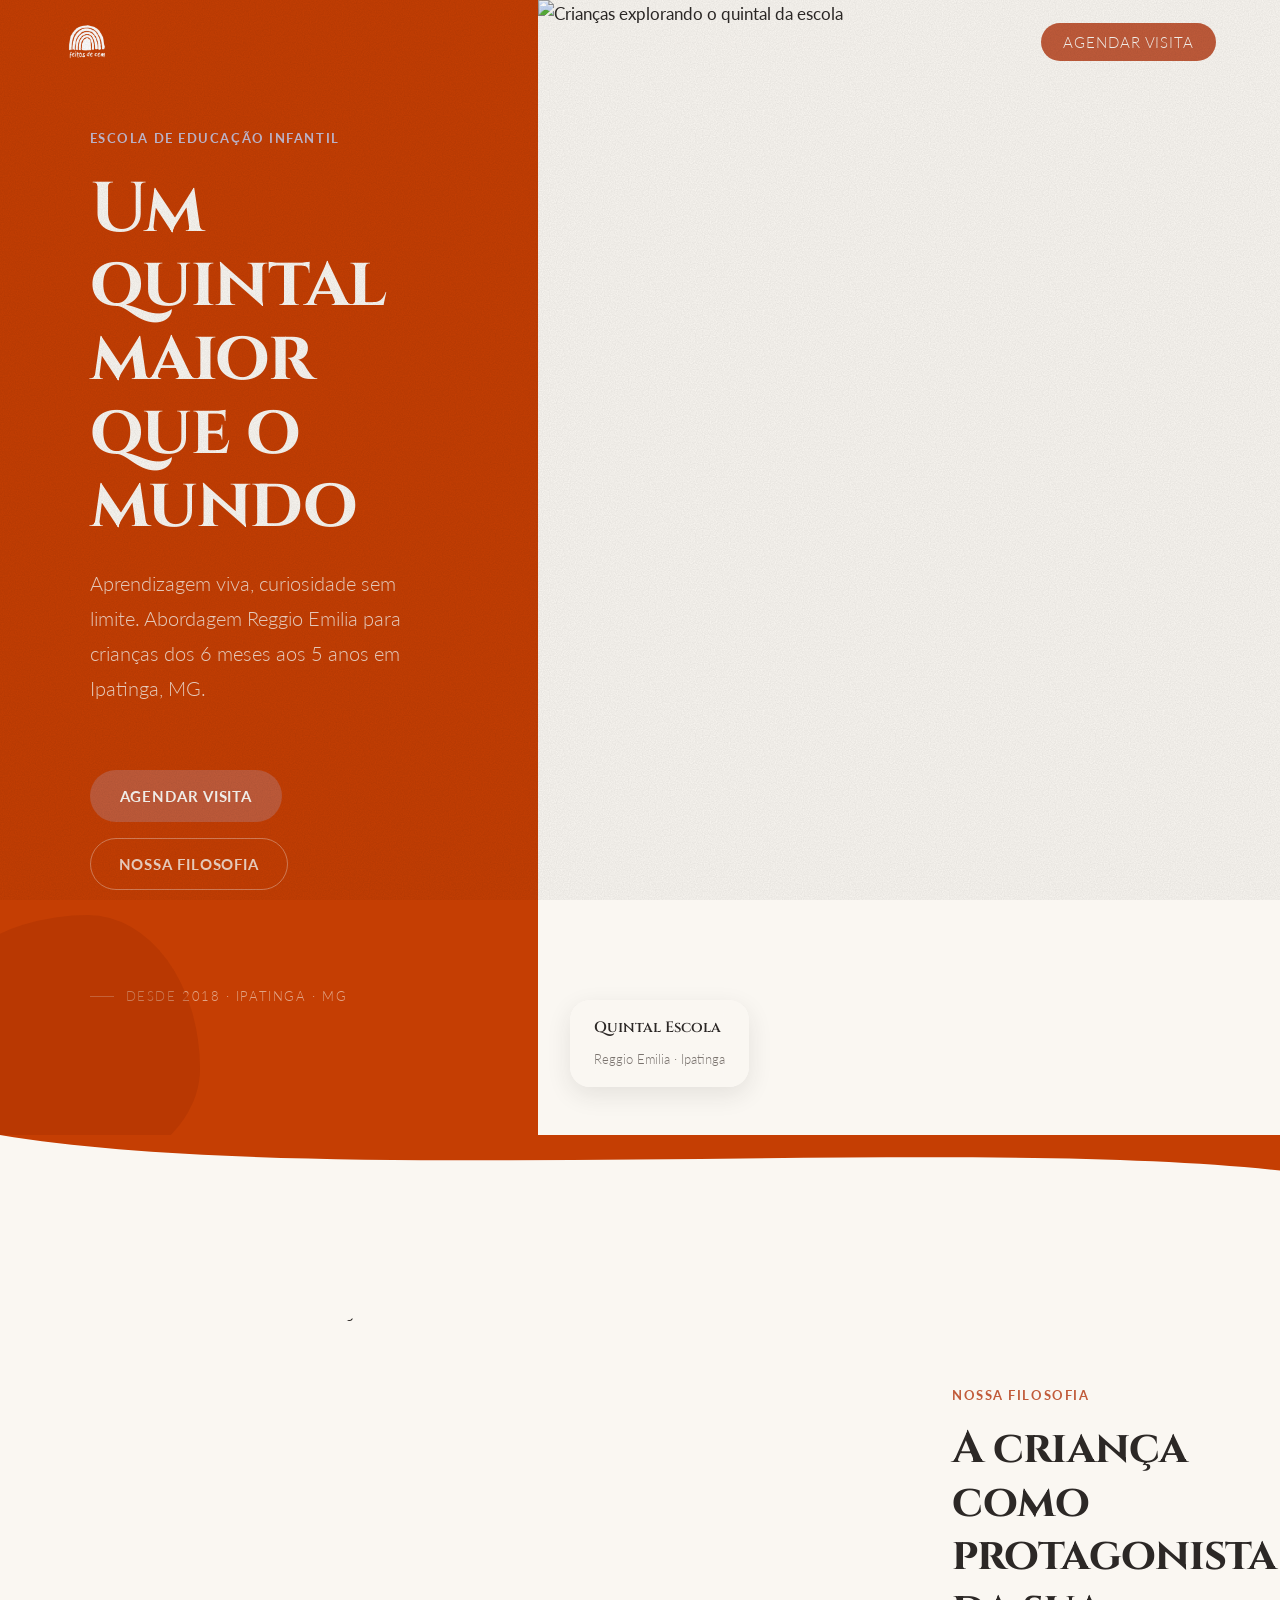
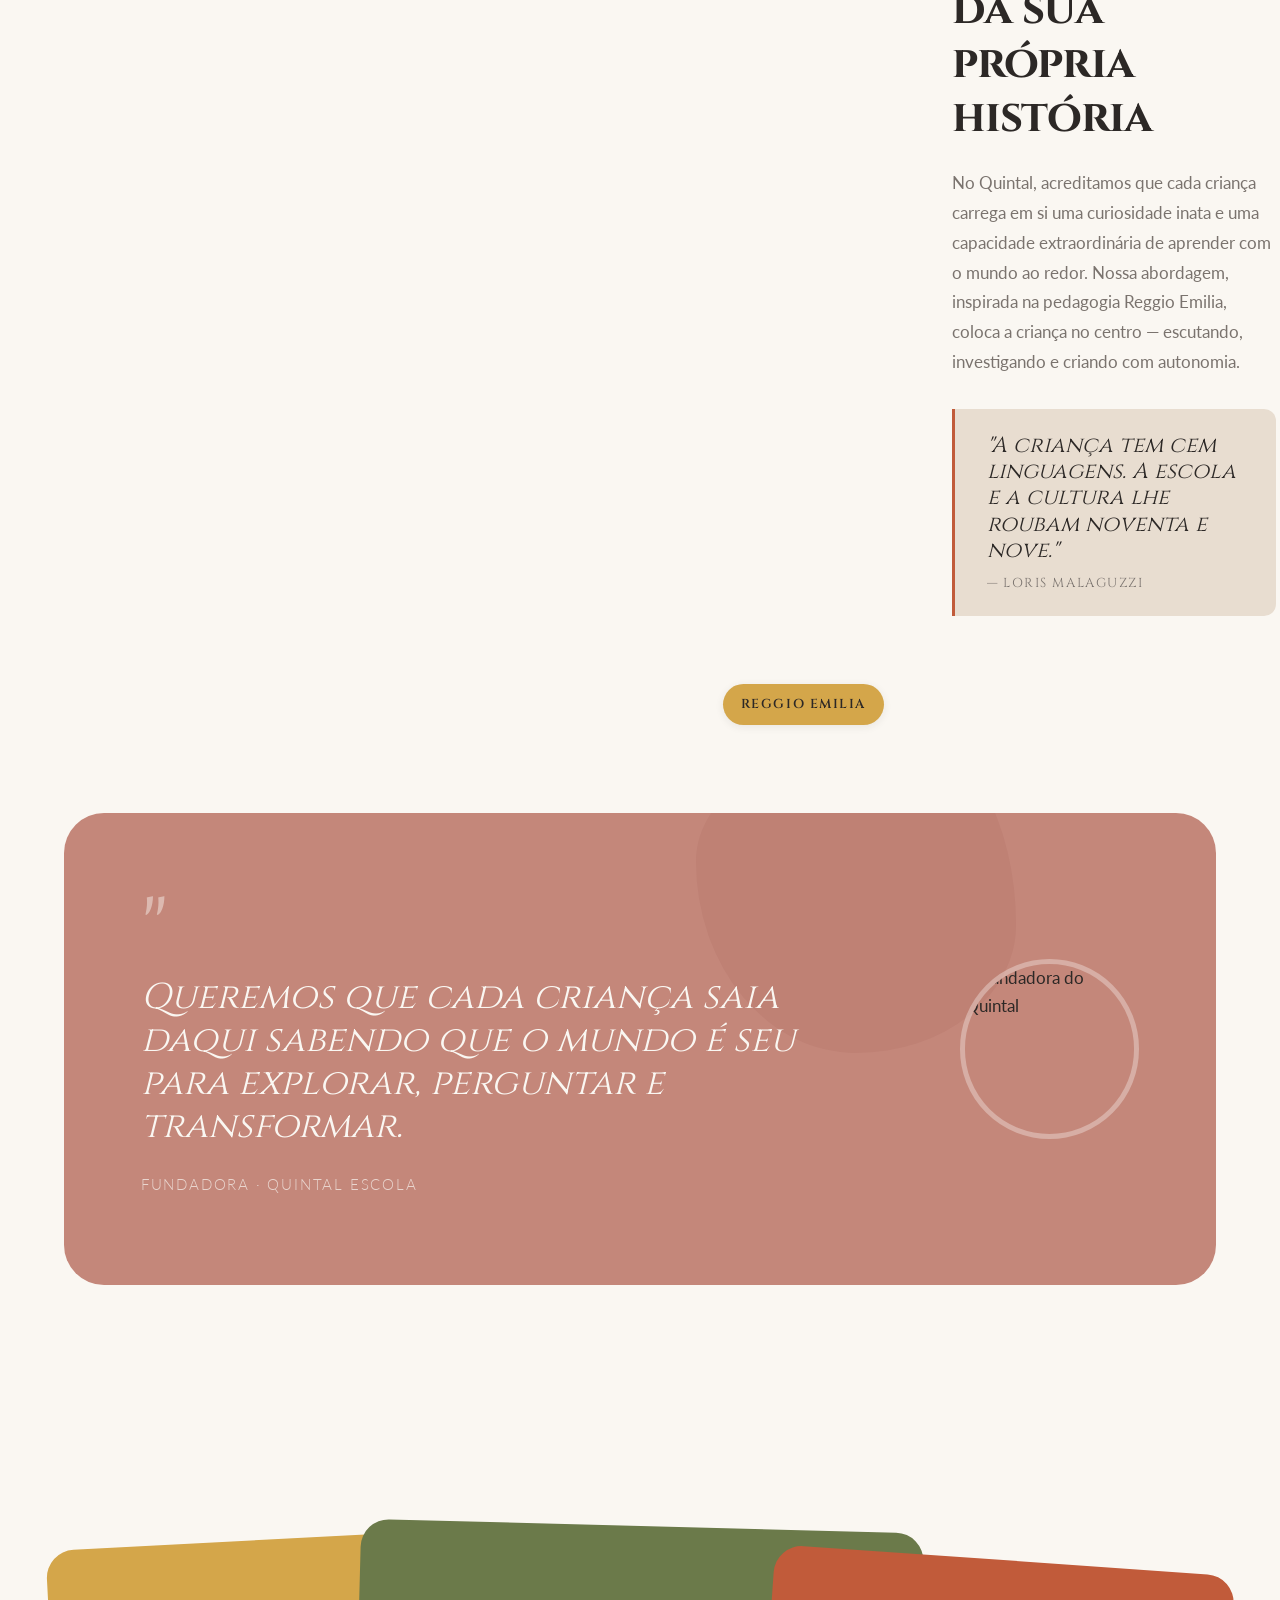
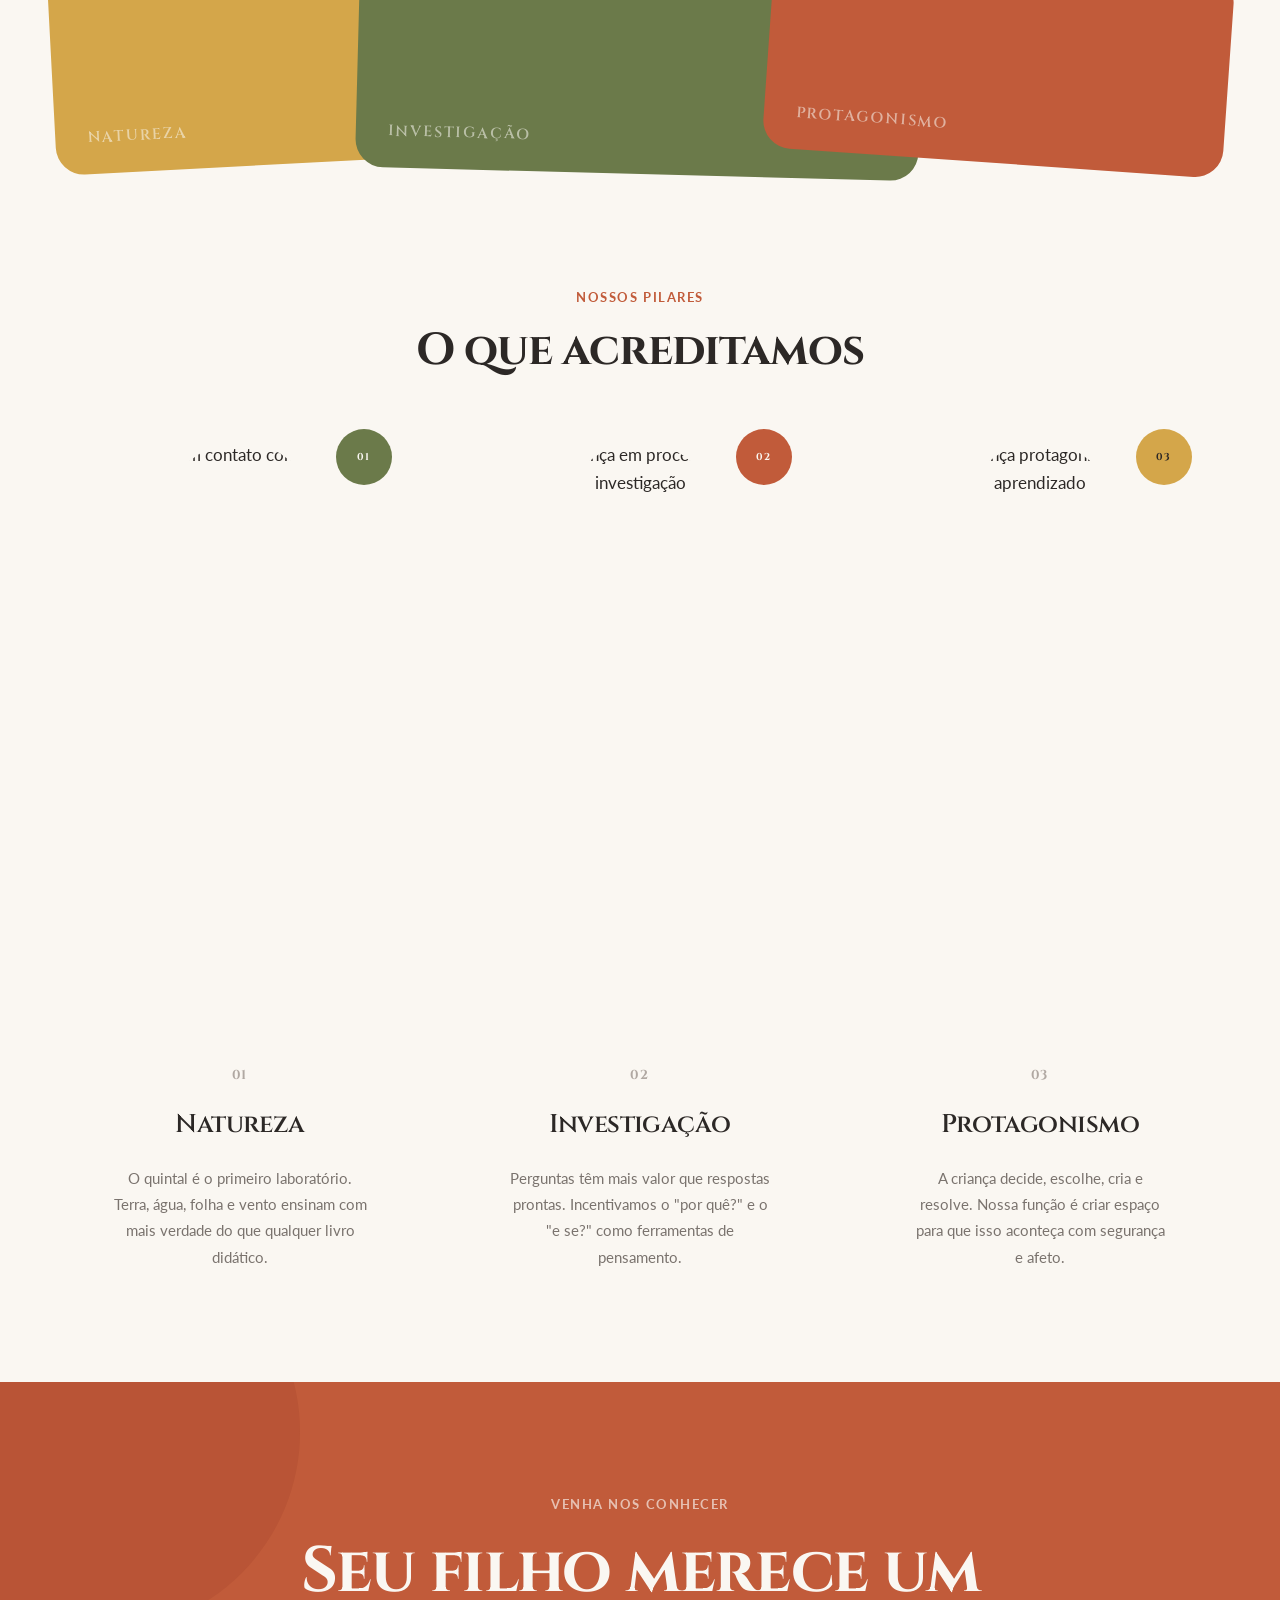
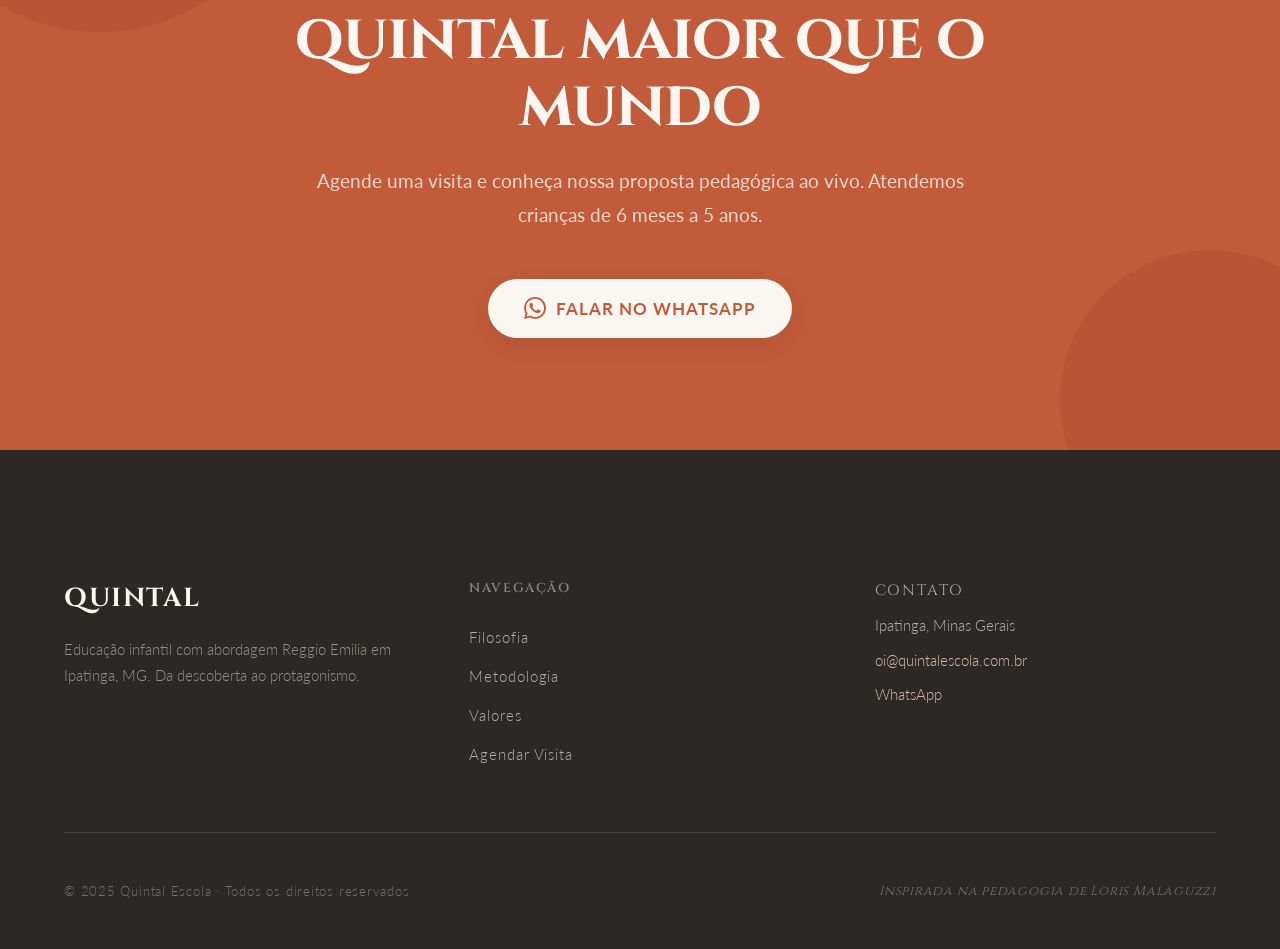
==== commit 810572f2: "Logo na navbar + hero terracota #C53E03 Substitui texto "Quintal Ipatinga" pela logo-quintal.png (br" ====
--- a/index.html
+++ b/index.html
@@ -30,7 +30,7 @@
 <header class="site-header" id="site-header">
   <div class="container site-header__inner">
     <a class="brand" href="#top">
-      Quintal<small>Ipatinga · MG</small>
+      <img src="project/assets/logo-quintal.png" alt="Quintal Escola" class="brand__logo">
     </a>
     <ul class="site-nav">
       <li><a href="#filosofia">Filosofia</a></li>
@@ -85,7 +85,7 @@
 
   <!-- Organic wave from hero -->
   <div class="wave-divider" aria-hidden="true">
-    <svg viewBox="0 0 1440 60" preserveAspectRatio="none" fill="var(--dusty-lilac)">
+    <svg viewBox="0 0 1440 60" preserveAspectRatio="none" fill="#C53E03">
       <path d="M0,0 C360,60 1080,0 1440,40 L1440,0 Z"/>
     </svg>
   </div>
--- a/project/styles.css
+++ b/project/styles.css
@@ -154,6 +154,18 @@
   opacity: 0.7;
 }
 
+.brand__logo {
+  height: 44px;
+  width: auto;
+  display: block;
+  filter: brightness(0) invert(1);
+  transition: filter var(--dur-fast) var(--ease-out);
+}
+
+.site-header.scrolled .brand__logo {
+  filter: none;
+}
+
 .site-header.scrolled .brand {
   color: var(--ink);
 }
@@ -248,7 +260,7 @@
 }
 
 .hero__left {
-  background: var(--dusty-lilac);
+  background: #C53E03;
   display: flex;
   flex-direction: column;
   justify-content: center;
@@ -264,7 +276,7 @@
   width: 280px;
   height: 280px;
   border-radius: 60% 40% 70% 30% / 45% 55% 45% 55%;
-  background: var(--dusty-lilac-deep);
+  background: #A03000;
   opacity: 0.35;
   bottom: -60px;
   left: -80px;
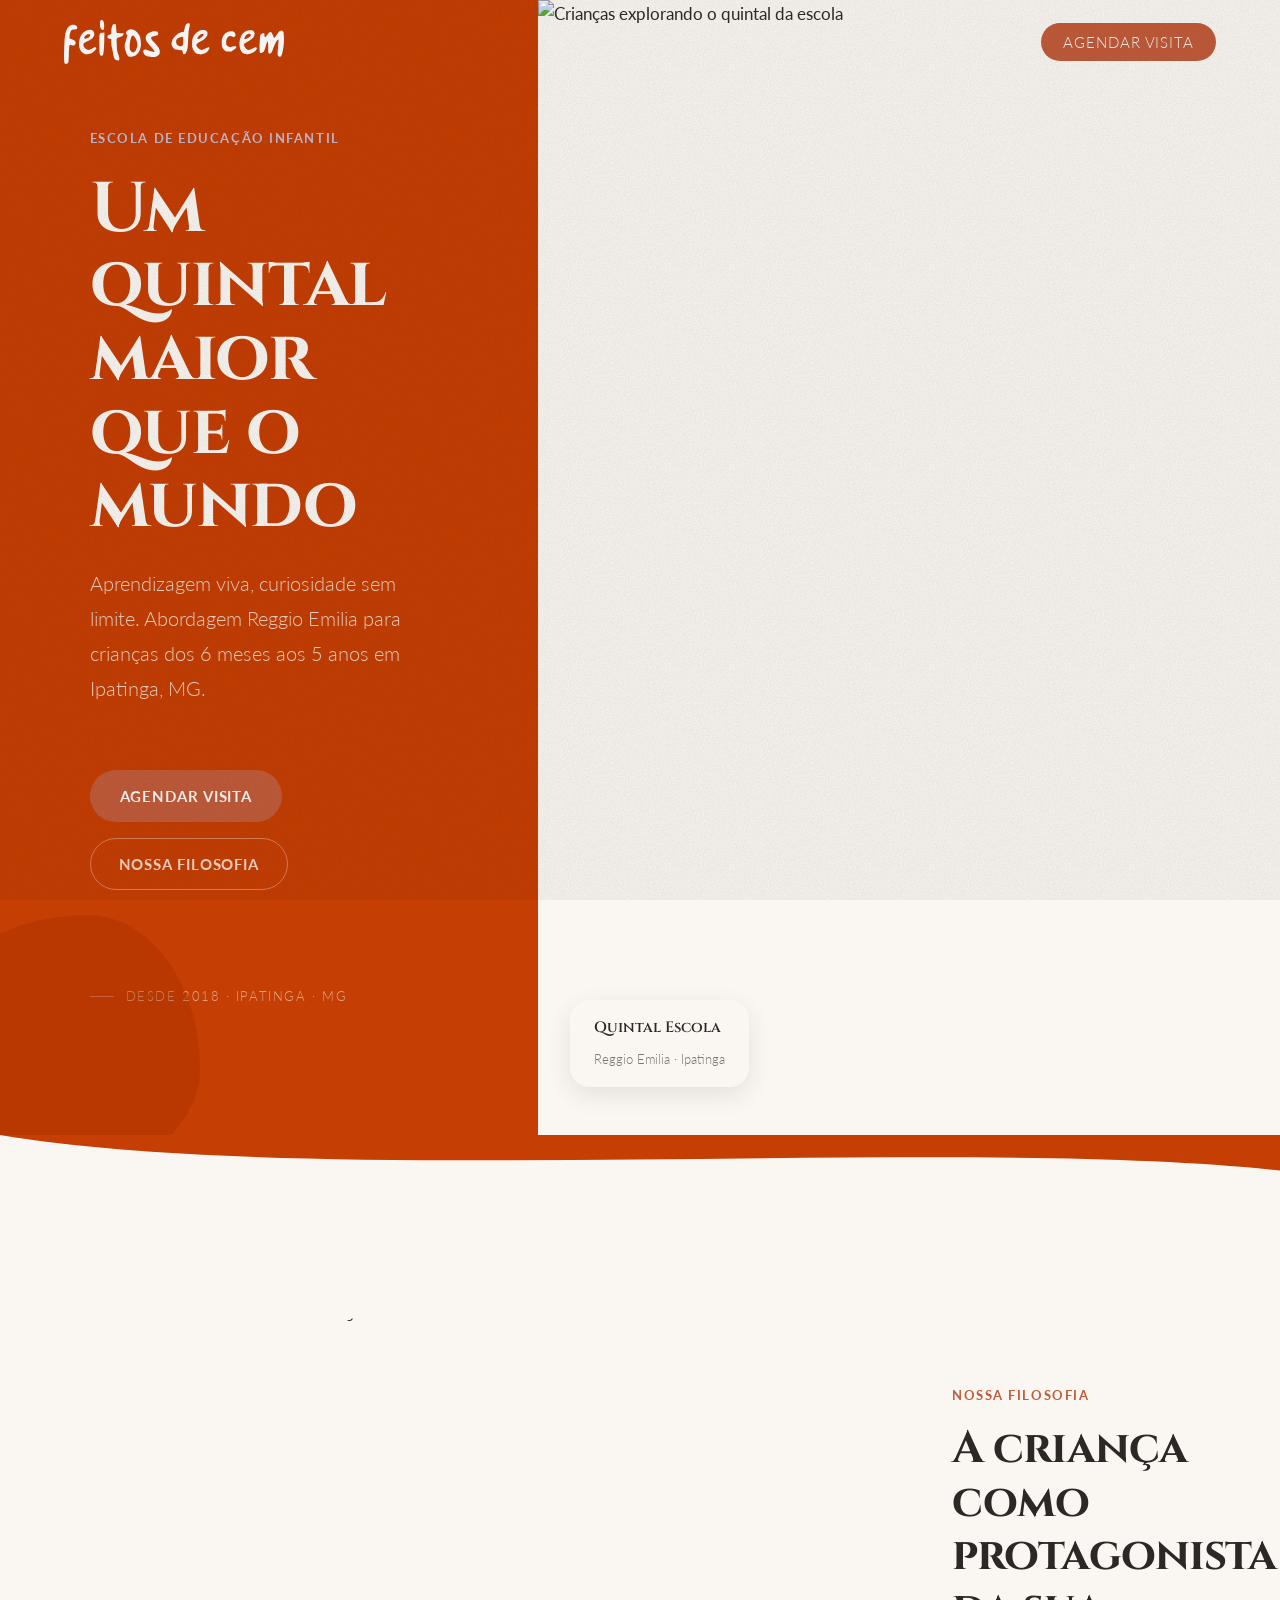
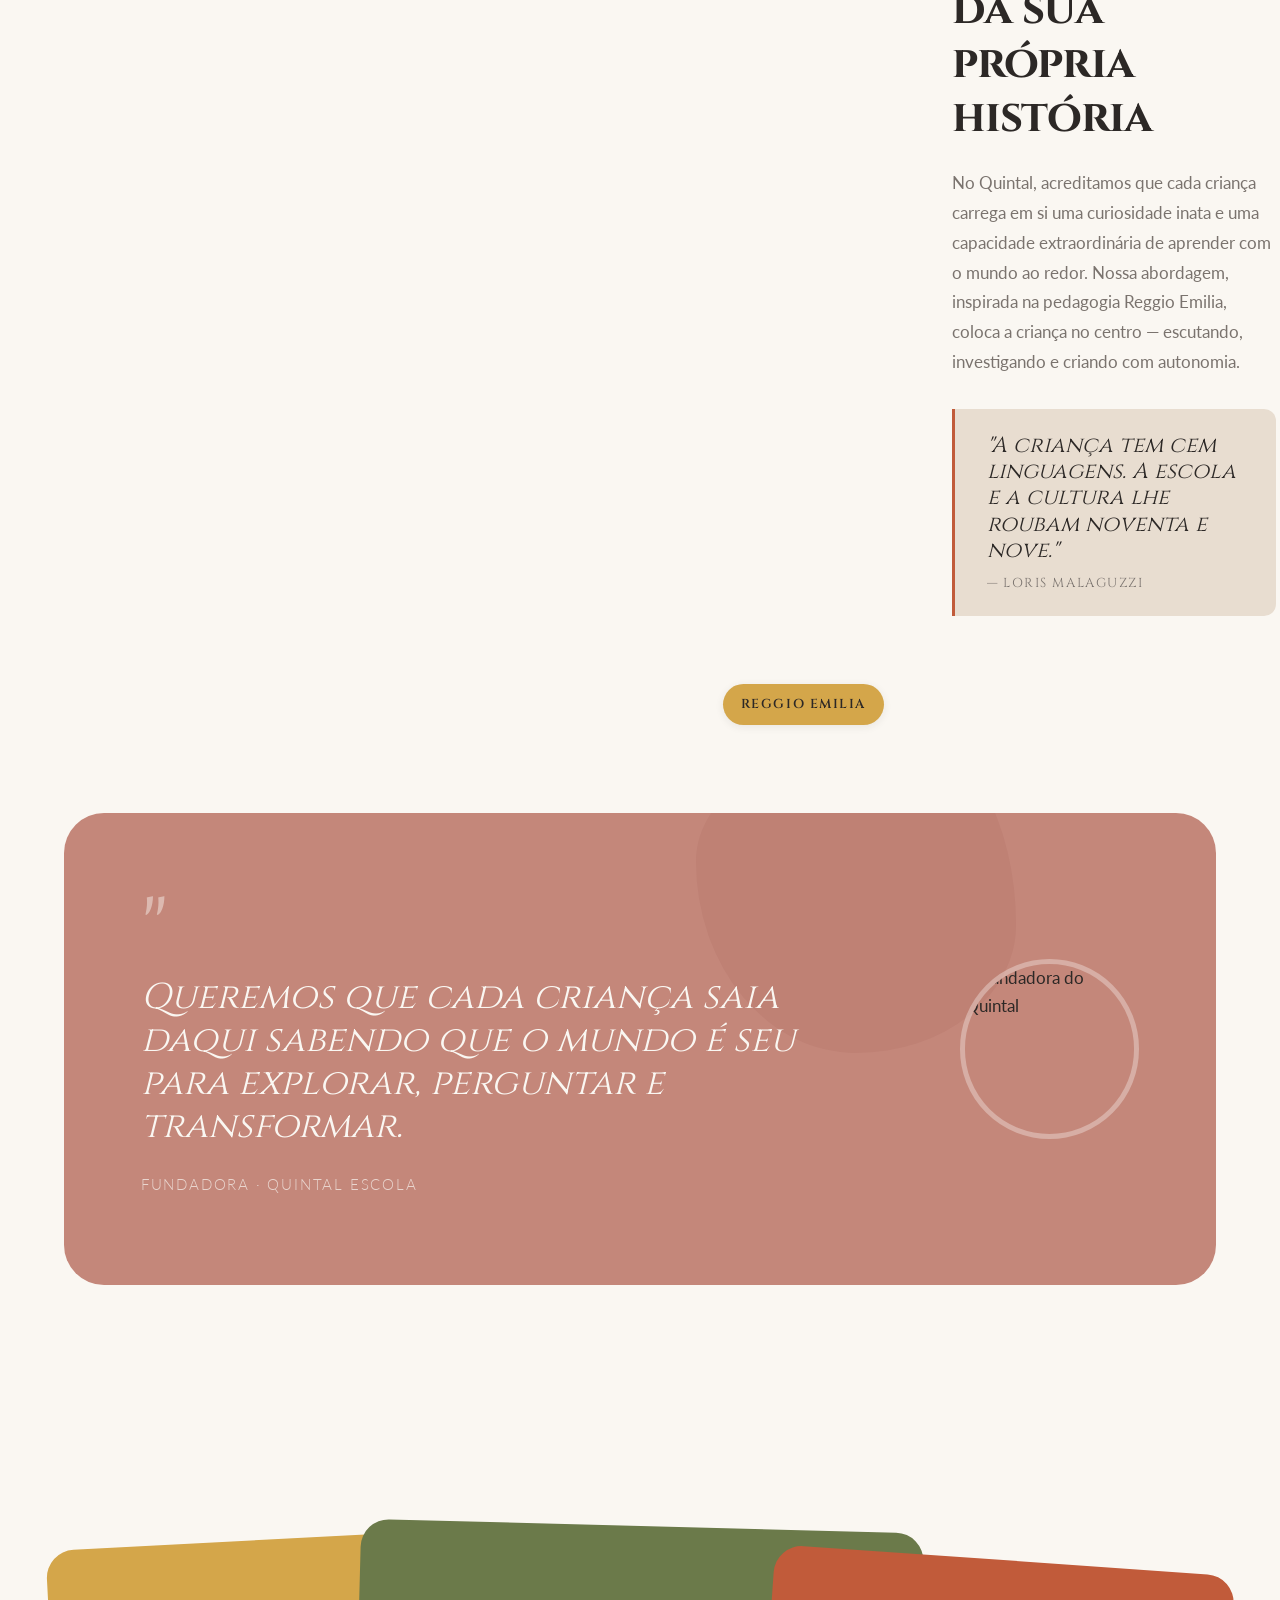
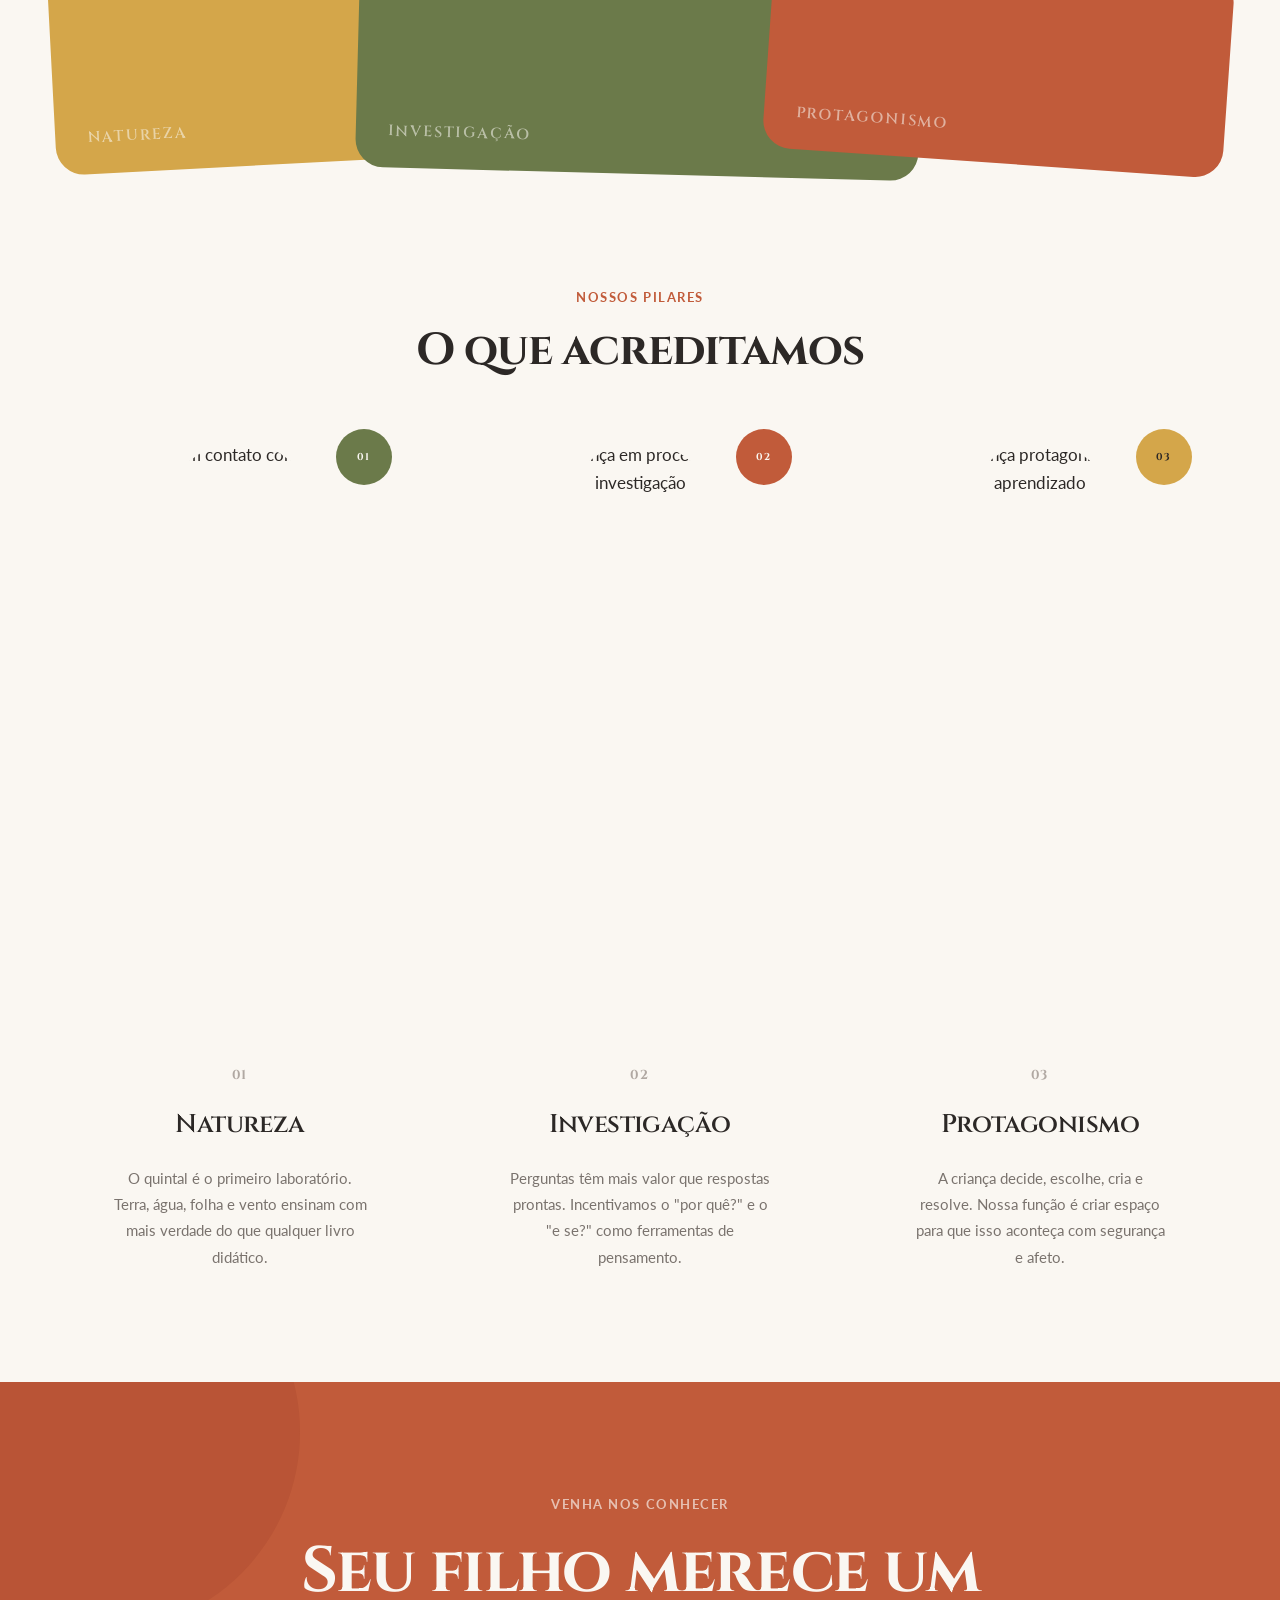
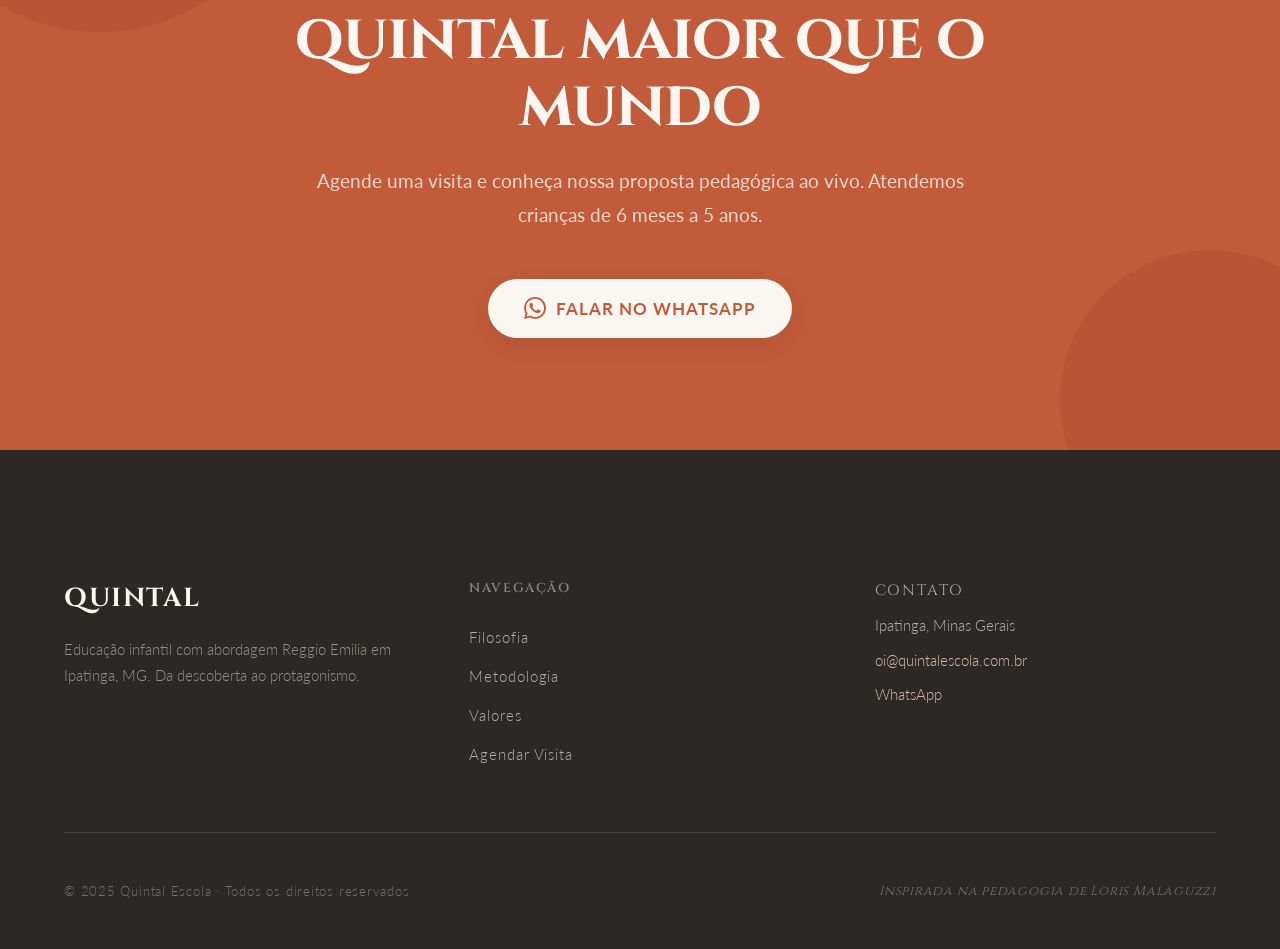
==== commit a8666aeb: "Corrige extensão da logo para .svg" ====
--- a/index.html
+++ b/index.html
@@ -30,7 +30,7 @@
 <header class="site-header" id="site-header">
   <div class="container site-header__inner">
     <a class="brand" href="#top">
-      <img src="project/assets/logo-quintal.png" alt="Quintal Escola" class="brand__logo">
+      <img src="project/assets/logo-quintal.svg" alt="Quintal Escola" class="brand__logo">
     </a>
     <ul class="site-nav">
       <li><a href="#filosofia">Filosofia</a></li>
